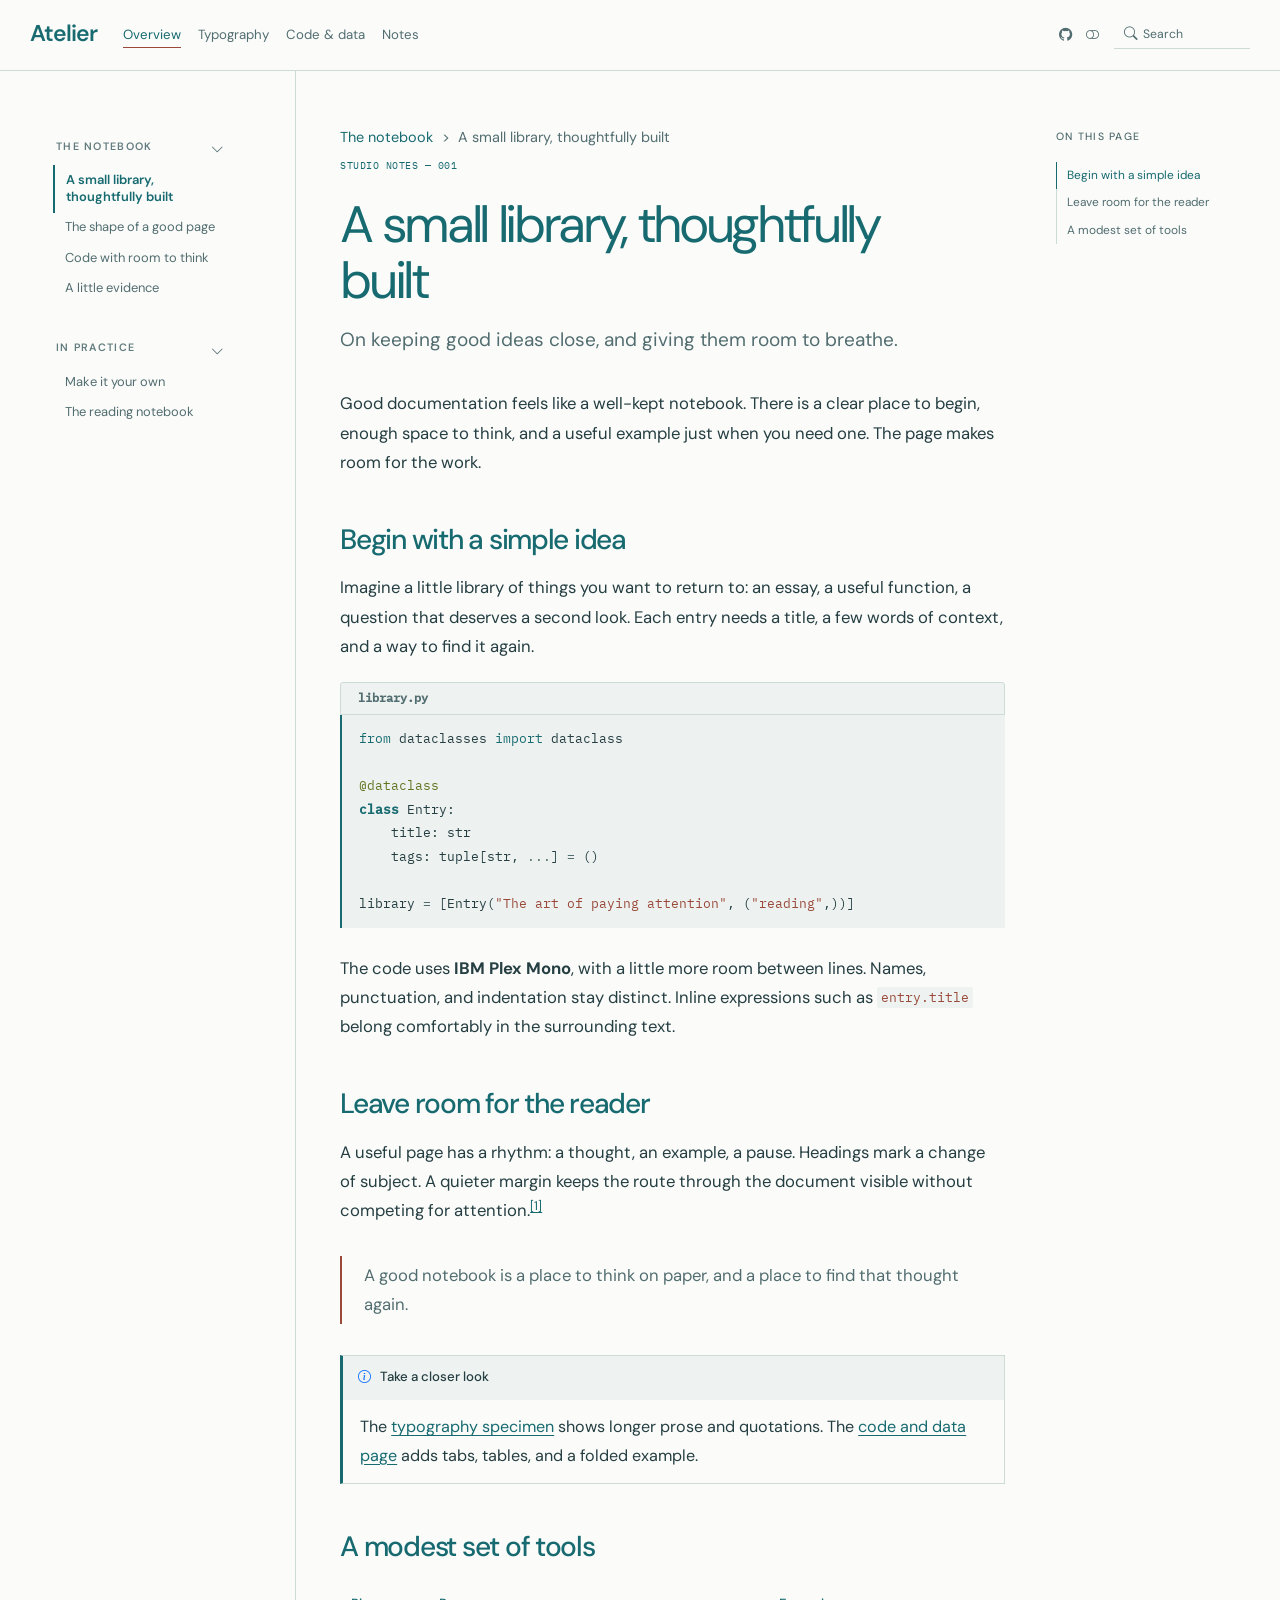
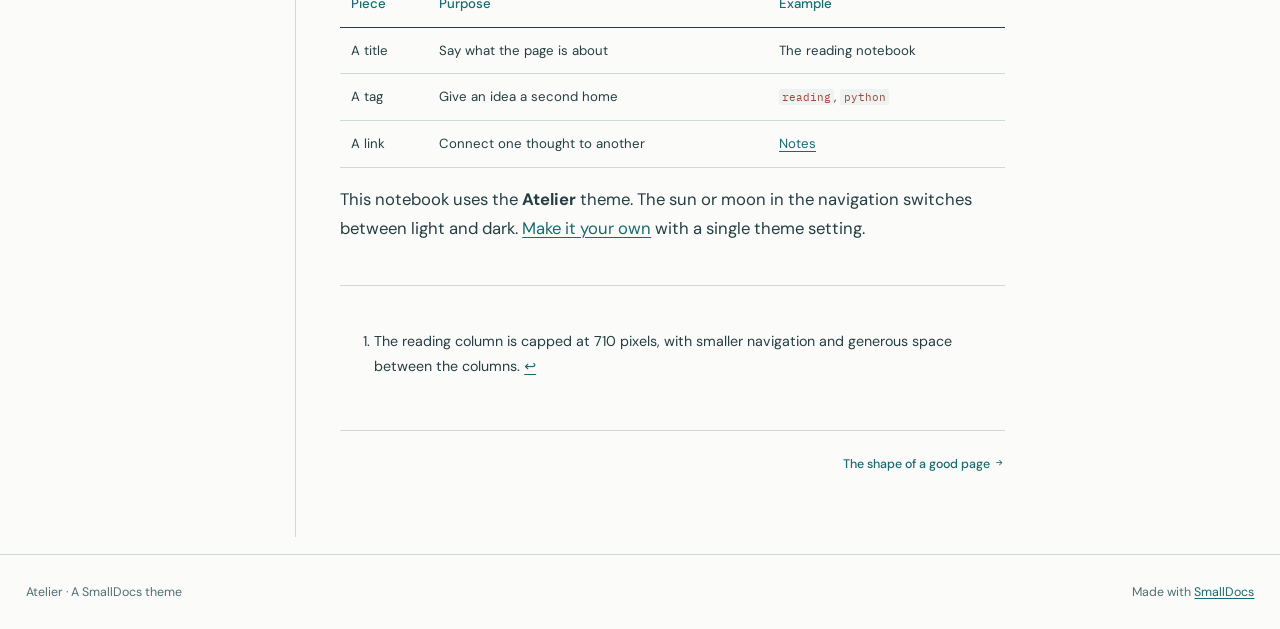
==== index.html @ 91c45efe "Build Atelier example site" ====
<!doctype html><html lang="en"><head><meta charset="utf-8"><meta name="generator" content="smalldocs-0.3.1"><meta name="viewport" content="width=device-width, initial-scale=1.0, user-scalable=yes"><meta name="description" content="Chalk white, precise sans-serif type, and deep teal. An understated studio for technical writing."><title>A small library, thoughtfully built – Atelier</title><link rel="icon" href="site_libs/themes/atelier/logo.svg"><link rel="stylesheet" href="site_libs/themes/atelier/atelier.css" data-mode="light" class="quarto-color-scheme" id="quarto-bootstrap-light" media="not all and (prefers-color-scheme: dark)"><link rel="stylesheet" href="site_libs/themes/atelier/atelier-dark.css" data-mode="dark" class="quarto-color-scheme quarto-color-alternate" id="quarto-bootstrap-dark" media="(prefers-color-scheme: dark)"><link rel="stylesheet" href="site_libs/bootstrap-icons/bootstrap-icons.min.css"><link rel="stylesheet" href="site_libs/smalldocs.css"><meta name="smalldocs:offset" content="./"><script src="site_libs/bootstrap/bootstrap.bundle.min.js"></script><script src="site_libs/fuse/fuse.min.js"></script><script src="site_libs/smalldocs.js" defer></script><script>(function(){var d=document.documentElement,s=null;try{s=localStorage.getItem('smalldocs-scheme')}catch(e){}var alt=s?s==='alternate':!!(window.matchMedia&&matchMedia('(prefers-color-scheme: dark)').matches);var ls=document.querySelectorAll('link.quarto-color-scheme');if(alt)d.dataset.scheme='alternate';if(s)ls.forEach(function(l){var on=l.classList.contains('quarto-color-alternate')===alt;if(on)l.setAttribute('blocking','render');l.media=on?'all':'not all'});var on=ls[alt?1:0];if(on&&on.dataset.mode==='dark')d.classList.add('quarto-dark')})();</script></head><body class="nav-sidebar floating nav-fixed"><header id="quarto-header" class="headroom sticky-top"><nav class="navbar navbar-expand-lg sd-navbar-default"><div class="navbar-container container-fluid"><div class="navbar-brand-container mx-auto"><a class="navbar-brand" href="index.html"><span class="navbar-title">Atelier</span></a></div><button class="navbar-toggler" type="button" data-bs-toggle="collapse" data-bs-target="#navbarCollapse" aria-controls="navbarCollapse" aria-expanded="false" aria-label="Toggle navigation"><span class="navbar-toggler-icon"></span></button><div class="collapse navbar-collapse" id="navbarCollapse"><ul class="navbar-nav navbar-nav-scroll me-auto"><li class="nav-item"><a class="nav-link active" href="index.html" aria-current="page"><span class="menu-text">Overview</span></a></li><li class="nav-item"><a class="nav-link" href="pages/typography.html"><span class="menu-text">Typography</span></a></li><li class="nav-item"><a class="nav-link" href="pages/code.html"><span class="menu-text">Code &amp; data</span></a></li><li class="nav-item"><a class="nav-link" href="notes/index.html"><span class="menu-text">Notes</span></a></li></ul><ul class="navbar-nav navbar-nav-scroll ms-auto"><li class="nav-item compact"><a class="nav-link" href="https://github.com/rahuldave/smalldocs-atelier" aria-label="github"><i class="bi bi-github" role="img"></i></a></li><li class="nav-item compact"><a class="quarto-color-scheme-toggle nav-link" href="" title="Toggle dark mode" onclick="window.smalldocsToggleScheme(); return false;"><i class="bi"></i></a></li></ul><div class="quarto-navbar-tools"><div class="smalldocs-search" id="quarto-search"><i class="bi bi-search" aria-hidden="true"></i><input type="search" class="form-control form-control-sm" placeholder="Search" aria-label="Search" autocomplete="off"><div class="smalldocs-search-results dropdown-menu"></div></div></div></div></div></nav><nav class="quarto-secondary-nav"><div class="container-fluid d-flex"><button type="button" class="quarto-btn-toggle btn" aria-controls="quarto-sidebar" aria-label="Toggle sidebar navigation"><i class="bi bi-layout-text-sidebar-reverse"></i></button><nav class="quarto-page-breadcrumbs" aria-label="breadcrumb"><ol class="breadcrumb"><li class="breadcrumb-item"><a href="index.html">The notebook</a></li><li class="breadcrumb-item"><a href="index.html">A small library, thoughtfully built</a></li></ol></nav></div></nav></header><div id="quarto-content" class="quarto-container page-columns page-rows-contents page-layout-article has-sidebar has-margin"><nav id="quarto-sidebar" class="sidebar collapse collapse-horizontal quarto-sidebar-collapse-item sidebar-navigation floating overflow-auto"><div class="sidebar-menu-container"><ul class="list-unstyled mt-1"><li class="sidebar-item sidebar-item-section"><div class="sidebar-item-container"><a class="sidebar-item-text sidebar-link text-start" data-bs-toggle="collapse" data-bs-target="#quarto-sidebar-section-1" role="navigation" aria-expanded="true"><span class="menu-text">The notebook</span></a><a class="sidebar-item-toggle text-start" data-bs-toggle="collapse" data-bs-target="#quarto-sidebar-section-1" role="navigation" aria-expanded="true" aria-label="Toggle section"><i class="bi bi-chevron-right ms-2"></i></a></div><ul id="quarto-sidebar-section-1" class="collapse list-unstyled sidebar-section depth1 show"><li class="sidebar-item"><div class="sidebar-item-container"><a href="index.html" class="sidebar-item-text sidebar-link active" aria-current="page"><span class="menu-text">A small library, thoughtfully built</span></a></div></li><li class="sidebar-item"><div class="sidebar-item-container"><a href="pages/typography.html" class="sidebar-item-text sidebar-link"><span class="menu-text">The shape of a good page</span></a></div></li><li class="sidebar-item"><div class="sidebar-item-container"><a href="pages/code.html" class="sidebar-item-text sidebar-link"><span class="menu-text">Code with room to think</span></a></div></li><li class="sidebar-item"><div class="sidebar-item-container"><a href="pages/figures.html" class="sidebar-item-text sidebar-link"><span class="menu-text">A little evidence</span></a></div></li></ul></li><li class="sidebar-item sidebar-item-section"><div class="sidebar-item-container"><a class="sidebar-item-text sidebar-link text-start" data-bs-toggle="collapse" data-bs-target="#quarto-sidebar-section-2" role="navigation" aria-expanded="true"><span class="menu-text">In practice</span></a><a class="sidebar-item-toggle text-start" data-bs-toggle="collapse" data-bs-target="#quarto-sidebar-section-2" role="navigation" aria-expanded="true" aria-label="Toggle section"><i class="bi bi-chevron-right ms-2"></i></a></div><ul id="quarto-sidebar-section-2" class="collapse list-unstyled sidebar-section depth1 show"><li class="sidebar-item"><div class="sidebar-item-container"><a href="pages/install.html" class="sidebar-item-text sidebar-link"><span class="menu-text">Make it your own</span></a></div></li><li class="sidebar-item"><div class="sidebar-item-container"><a href="notes/index.html" class="sidebar-item-text sidebar-link"><span class="menu-text">The reading notebook</span></a></div></li></ul></li></ul></div></nav><div id="quarto-sidebar-glass" class="quarto-sidebar-collapse-item"></div><div id="quarto-margin-sidebar" class="sidebar margin-sidebar"><nav id="TOC" role="doc-toc" class="toc-active"><h2 id="toc-title">On this page</h2><ul><li><a href="#begin-with-a-simple-idea" id="toc-begin-with-a-simple-idea" class="nav-link" data-scroll-target="#begin-with-a-simple-idea">Begin with a simple idea</a></li><li><a href="#leave-room-for-the-reader" id="toc-leave-room-for-the-reader" class="nav-link" data-scroll-target="#leave-room-for-the-reader">Leave room for the reader</a></li><li><a href="#a-modest-set-of-tools" id="toc-a-modest-set-of-tools" class="nav-link" data-scroll-target="#a-modest-set-of-tools">A modest set of tools</a></li></ul></nav></div><main class="content" id="quarto-document-content"><header id="title-block-header" class="quarto-title-block default"><nav class="quarto-page-breadcrumbs quarto-title-breadcrumbs d-none d-lg-block" aria-label="breadcrumb"><ol class="breadcrumb"><li class="breadcrumb-item"><a href="index.html">The notebook</a></li><li class="breadcrumb-item"><a href="index.html">A small library, thoughtfully built</a></li></ol></nav><div class="quarto-title"><h1 class="title">A small library, thoughtfully built</h1><p class="subtitle lead">On keeping good ideas close, and giving them room to breathe.</p></div><div class="quarto-title-meta"></div></header><p>Good documentation feels like a well-kept notebook. There is a clear place to
begin, enough space to think, and a useful example just when you need one.
The page makes room for the work.</p>
<section id="begin-with-a-simple-idea" class="level2">
<h2 class="anchored" data-anchor-id="begin-with-a-simple-idea">Begin with a simple idea</h2>
<p>Imagine a little library of things you want to return to: an essay, a useful
function, a question that deserves a second look. Each entry needs a title,
a few words of context, and a way to find it again.</p>
<div class="code-with-filename"><div class="code-with-filename-file"><pre><strong>library.py</strong></pre></div><div class="code-copy-outer-scaffold"><div class="sourceCode" id="cb1"><pre class="sourceCode python code-with-copy"><code class="sourceCode python"><span class="im">from</span> dataclasses <span class="im">import</span> dataclass

<span class="at">@dataclass</span>
<span class="kw">class</span> Entry:
    title: <span class="bu">str</span>
    tags: <span class="bu">tuple</span>[<span class="bu">str</span>, <span class="op">.</span><span class="op">.</span><span class="op">.</span>] <span class="op">=</span> ()

library <span class="op">=</span> [Entry(<span class="st">&quot;</span><span class="st">The art of paying attention</span><span class="st">&quot;</span>, (<span class="st">&quot;</span><span class="st">reading</span><span class="st">&quot;</span>,))]</code></pre></div><button title="Copy to Clipboard" class="code-copy-button"><i class="bi"></i></button></div></div>
<p>The code uses <strong>IBM Plex Mono</strong>, with a little more room between lines. Names,
punctuation, and indentation stay distinct. Inline expressions such as
<code>entry.title</code> belong comfortably in the surrounding text.</p>
</section>
<section id="leave-room-for-the-reader" class="level2">
<h2 class="anchored" data-anchor-id="leave-room-for-the-reader">Leave room for the reader</h2>
<p>A useful page has a rhythm: a thought, an example, a pause. Headings mark a
change of subject. A quieter margin keeps the route through the document
visible without competing for attention.<sup class="footnote-ref"><a href="#fn1" id="fnref1">[1]</a></sup></p>
<blockquote>
<p>A good notebook is a place to think on paper, and a place to find that
thought again.</p>
</blockquote>
<div class="callout callout-style-default callout-note callout-titled"><div class="callout-header d-flex align-content-center"><div class="callout-icon-container"><i class="callout-icon"></i></div><div class="callout-title-container flex-fill">Take a closer look</div></div><div class="callout-body-container callout-body">
<p>The <a href="pages/typography.html">typography specimen</a> shows longer prose and quotations.
The <a href="pages/code.html">code and data page</a> adds tabs, tables, and a folded example.</p>
</div></div>
</section>
<section id="a-modest-set-of-tools" class="level2">
<h2 class="anchored" data-anchor-id="a-modest-set-of-tools">A modest set of tools</h2>
<div class="sd-table">
<table class="caption-top table">
<thead>
<tr>
<th style="text-align:left">Piece</th>
<th style="text-align:left">Purpose</th>
<th style="text-align:left">Example</th>
</tr>
</thead>
<tbody>
<tr>
<td style="text-align:left">A title</td>
<td style="text-align:left">Say what the page is about</td>
<td style="text-align:left">The reading notebook</td>
</tr>
<tr>
<td style="text-align:left">A tag</td>
<td style="text-align:left">Give an idea a second home</td>
<td style="text-align:left"><code>reading</code>, <code>python</code></td>
</tr>
<tr>
<td style="text-align:left">A link</td>
<td style="text-align:left">Connect one thought to another</td>
<td style="text-align:left"><a href="notes/index.html">Notes</a></td>
</tr>
</tbody>
</table>
</div>
<p>This notebook uses the <strong>Atelier</strong> theme. The sun or moon in the
navigation switches between light and dark. <a href="pages/install.html">Make it your own</a>
with a single theme setting.</p>
<hr class="footnotes-sep" />
<section class="footnotes">
<ol class="footnotes-list">
<li id="fn1" class="footnote-item"><p>The reading column is capped at 710 pixels, with smaller navigation
and generous space between the columns. <a href="#fnref1" class="footnote-backref">↩︎</a></p>
</li>
</ol>
</section>
</section>
<nav class="page-navigation"><div class="nav-page nav-page-previous"></div><div class="nav-page nav-page-next"><a href="pages/typography.html" class="pagination-link"><span class="nav-page-text">The shape of a good page</span> <i class="bi bi-arrow-right-short"></i></a></div></nav></main></div><footer class="footer"><div class="nav-footer"><div class="nav-footer-left">Atelier · A SmallDocs theme</div><div class="nav-footer-center"></div><div class="nav-footer-right">Made with <a href="https://github.com/rahuldave/smalldocs">SmallDocs</a></div></div></footer><!-- Demo-only: allow direct links to the light and dark specimens. -->
<script>
document.addEventListener('DOMContentLoaded', () => {
  const desired = new URLSearchParams(location.search).get('mode');
  if (['light', 'dark'].includes(desired)) {
    if ((document.documentElement.dataset.scheme === 'alternate') !== (desired === 'dark')) window.smalldocsToggleScheme();
  }
});
</script>
</body></html>
---- site_libs/themes/atelier/atelier.css ----
@charset "UTF-8";/*!
 * Bootstrap  v5.3.8 (https://getbootstrap.com/)
 * Copyright 2011-2025 The Bootstrap Authors
 * Licensed under MIT (https://github.com/twbs/bootstrap/blob/main/LICENSE)
 */:root,[data-bs-theme=light]{--bs-blue:#0d6efd;--bs-indigo:#6610f2;--bs-purple:#6f42c1;--bs-pink:#d63384;--bs-red:#dc3545;--bs-orange:#fd7e14;--bs-yellow:#ffc107;--bs-green:#198754;--bs-teal:#20c997;--bs-cyan:#0dcaf0;--bs-black:#000;--bs-white:#fff;--bs-gray:#6c757d;--bs-gray-dark:#343a40;--bs-gray-100:#f8f9fa;--bs-gray-200:#e9ecef;--bs-gray-300:#dee2e6;--bs-gray-400:#ced4da;--bs-gray-500:#adb5bd;--bs-gray-600:#6c757d;--bs-gray-700:#495057;--bs-gray-800:#343a40;--bs-gray-900:#212529;--bs-primary:#0d6efd;--bs-secondary:#6c757d;--bs-success:#198754;--bs-info:#0dcaf0;--bs-warning:#ffc107;--bs-danger:#dc3545;--bs-light:#f8f9fa;--bs-dark:#212529;--bs-primary-rgb:13,110,253;--bs-secondary-rgb:108,117,125;--bs-success-rgb:25,135,84;--bs-info-rgb:13,202,240;--bs-warning-rgb:255,193,7;--bs-danger-rgb:220,53,69;--bs-light-rgb:248,249,250;--bs-dark-rgb:33,37,41;--bs-primary-text-emphasis:#052c65;--bs-secondary-text-emphasis:#2b2f32;--bs-success-text-emphasis:#0a3622;--bs-info-text-emphasis:#055160;--bs-warning-text-emphasis:#664d03;--bs-danger-text-emphasis:#58151c;--bs-light-text-emphasis:#495057;--bs-dark-text-emphasis:#495057;--bs-primary-bg-subtle:#cfe2ff;--bs-secondary-bg-subtle:#e2e3e5;--bs-success-bg-subtle:#d1e7dd;--bs-info-bg-subtle:#cff4fc;--bs-warning-bg-subtle:#fff3cd;--bs-danger-bg-subtle:#f8d7da;--bs-light-bg-subtle:#fcfcfd;--bs-dark-bg-subtle:#ced4da;--bs-primary-border-subtle:#9ec5fe;--bs-secondary-border-subtle:#c4c8cb;--bs-success-border-subtle:#a3cfbb;--bs-info-border-subtle:#9eeaf9;--bs-warning-border-subtle:#ffe69c;--bs-danger-border-subtle:#f1aeb5;--bs-light-border-subtle:#e9ecef;--bs-dark-border-subtle:#adb5bd;--bs-white-rgb:255,255,255;--bs-black-rgb:0,0,0;--bs-font-sans-serif:system-ui,-apple-system,"Segoe UI",Roboto,"Helvetica Neue","Noto Sans","Liberation Sans",Arial,sans-serif,"Apple Color Emoji","Segoe UI Emoji","Segoe UI Symbol","Noto Color Emoji";--bs-font-monospace:SFMono-Regular,Menlo,Monaco,Consolas,"Liberation Mono","Courier New",monospace;--bs-gradient:linear-gradient(180deg, rgba(255, 255, 255, 0.15), rgba(255, 255, 255, 0));--bs-body-font-family:var(--bs-font-sans-serif);--bs-body-font-size:1rem;--bs-body-font-weight:400;--bs-body-line-height:1.5;--bs-body-color:#212529;--bs-body-color-rgb:33,37,41;--bs-body-bg:#fff;--bs-body-bg-rgb:255,255,255;--bs-emphasis-color:#000;--bs-emphasis-color-rgb:0,0,0;--bs-secondary-color:rgba(33, 37, 41, 0.75);--bs-secondary-color-rgb:33,37,41;--bs-secondary-bg:#e9ecef;--bs-secondary-bg-rgb:233,236,239;--bs-tertiary-color:rgba(33, 37, 41, 0.5);--bs-tertiary-color-rgb:33,37,41;--bs-tertiary-bg:#f8f9fa;--bs-tertiary-bg-rgb:248,249,250;--bs-heading-color:inherit;--bs-link-color:#0d6efd;--bs-link-color-rgb:13,110,253;--bs-link-decoration:underline;--bs-link-hover-color:#0a58ca;--bs-link-hover-color-rgb:10,88,202;--bs-code-color:#d63384;--bs-highlight-color:#212529;--bs-highlight-bg:#fff3cd;--bs-border-width:1px;--bs-border-style:solid;--bs-border-color:#dee2e6;--bs-border-color-translucent:rgba(0, 0, 0, 0.175);--bs-border-radius:0.375rem;--bs-border-radius-sm:0.25rem;--bs-border-radius-lg:0.5rem;--bs-border-radius-xl:1rem;--bs-border-radius-xxl:2rem;--bs-border-radius-2xl:var(--bs-border-radius-xxl);--bs-border-radius-pill:50rem;--bs-box-shadow:0 0.5rem 1rem rgba(0, 0, 0, 0.15);--bs-box-shadow-sm:0 0.125rem 0.25rem rgba(0, 0, 0, 0.075);--bs-box-shadow-lg:0 1rem 3rem rgba(0, 0, 0, 0.175);--bs-box-shadow-inset:inset 0 1px 2px rgba(0, 0, 0, 0.075);--bs-focus-ring-width:0.25rem;--bs-focus-ring-opacity:0.25;--bs-focus-ring-color:rgba(13, 110, 253, 0.25);--bs-form-valid-color:#198754;--bs-form-valid-border-color:#198754;--bs-form-invalid-color:#dc3545;--bs-form-invalid-border-color:#dc3545}[data-bs-theme=dark]{color-scheme:dark;--bs-body-color:#dee2e6;--bs-body-color-rgb:222,226,230;--bs-body-bg:#212529;--bs-body-bg-rgb:33,37,41;--bs-emphasis-color:#fff;--bs-emphasis-color-rgb:255,255,255;--bs-secondary-color:rgba(222, 226, 230, 0.75);--bs-secondary-color-rgb:222,226,230;--bs-secondary-bg:#343a40;--bs-secondary-bg-rgb:52,58,64;--bs-tertiary-color:rgba(222, 226, 230, 0.5);--bs-tertiary-color-rgb:222,226,230;--bs-tertiary-bg:#2b3035;--bs-tertiary-bg-rgb:43,48,53;--bs-primary-text-emphasis:#6ea8fe;--bs-secondary-text-emphasis:#a7acb1;--bs-success-text-emphasis:#75b798;--bs-info-text-emphasis:#6edff6;--bs-warning-text-emphasis:#ffda6a;--bs-danger-text-emphasis:#ea868f;--bs-light-text-emphasis:#f8f9fa;--bs-dark-text-emphasis:#dee2e6;--bs-primary-bg-subtle:#031633;--bs-secondary-bg-subtle:#161719;--bs-success-bg-subtle:#051b11;--bs-info-bg-subtle:#032830;--bs-warning-bg-subtle:#332701;--bs-danger-bg-subtle:#2c0b0e;--bs-light-bg-subtle:#343a40;--bs-dark-bg-subtle:#1a1d20;--bs-primary-border-subtle:#084298;--bs-secondary-border-subtle:#41464b;--bs-success-border-subtle:#0f5132;--bs-info-border-subtle:#087990;--bs-warning-border-subtle:#997404;--bs-danger-border-subtle:#842029;--bs-light-border-subtle:#495057;--bs-dark-border-subtle:#343a40;--bs-heading-color:inherit;--bs-link-color:#6ea8fe;--bs-link-hover-color:#8bb9fe;--bs-link-color-rgb:110,168,254;--bs-link-hover-color-rgb:139,185,254;--bs-code-color:#e685b5;--bs-highlight-color:#dee2e6;--bs-highlight-bg:#664d03;--bs-border-color:#495057;--bs-border-color-translucent:rgba(255, 255, 255, 0.15);--bs-form-valid-color:#75b798;--bs-form-valid-border-color:#75b798;--bs-form-invalid-color:#ea868f;--bs-form-invalid-border-color:#ea868f}*,::after,::before{box-sizing:border-box}@media (prefers-reduced-motion:no-preference){:root{scroll-behavior:smooth}}body{margin:0;font-family:var(--bs-body-font-family);font-size:var(--bs-body-font-size);font-weight:var(--bs-body-font-weight);line-height:var(--bs-body-line-height);color:var(--bs-body-color);text-align:var(--bs-body-text-align);background-color:var(--bs-body-bg);-webkit-text-size-adjust:100%;-webkit-tap-highlight-color:transparent}hr{margin:1rem 0;color:inherit;border:0;border-top:var(--bs-border-width) solid;opacity:.25}.h1,.h2,.h3,.h4,.h5,.h6,h1,h2,h3,h4,h5,h6{margin-top:0;margin-bottom:.5rem;font-weight:500;line-height:1.2;color:var(--bs-heading-color)}.h1,h1{font-size:calc(1.375rem + 1.5vw)}@media (min-width:1200px){.h1,h1{font-size:2.5rem}}.h2,h2{font-size:calc(1.325rem + .9vw)}@media (min-width:1200px){.h2,h2{font-size:2rem}}.h3,h3{font-size:calc(1.3rem + .6vw)}@media (min-width:1200px){.h3,h3{font-size:1.75rem}}.h4,h4{font-size:calc(1.275rem + .3vw)}@media (min-width:1200px){.h4,h4{font-size:1.5rem}}.h5,h5{font-size:1.25rem}.h6,h6{font-size:1rem}p{margin-top:0;margin-bottom:1rem}abbr[title]{-webkit-text-decoration:underline dotted;text-decoration:underline dotted;cursor:help;-webkit-text-decoration-skip-ink:none;text-decoration-skip-ink:none}address{margin-bottom:1rem;font-style:normal;line-height:inherit}ol,ul{padding-left:2rem}dl,ol,ul{margin-top:0;margin-bottom:1rem}ol ol,ol ul,ul ol,ul ul{margin-bottom:0}dt{font-weight:700}dd{margin-bottom:.5rem;margin-left:0}blockquote{margin:0 0 1rem}b,strong{font-weight:bolder}.small,small{font-size:.875em}.mark,mark{padding:.1875em;color:var(--bs-highlight-color);background-color:var(--bs-highlight-bg)}sub,sup{position:relative;font-size:.75em;line-height:0;vertical-align:baseline}sub{bottom:-.25em}sup{top:-.5em}a{color:rgba(var(--bs-link-color-rgb),var(--bs-link-opacity,1));text-decoration:underline}a:hover{--bs-link-color-rgb:var(--bs-link-hover-color-rgb)}a:not([href]):not([class]),a:not([href]):not([class]):hover{color:inherit;text-decoration:none}code,kbd,pre,samp{font-family:var(--bs-font-monospace);font-size:1em}pre{display:block;margin-top:0;margin-bottom:1rem;overflow:auto;font-size:.875em}pre code{font-size:inherit;color:inherit;word-break:normal}code{font-size:.875em;color:var(--bs-code-color);word-wrap:break-word}a>code{color:inherit}kbd{padding:.1875rem .375rem;font-size:.875em;color:var(--bs-body-bg);background-color:var(--bs-body-color);border-radius:.25rem}kbd kbd{padding:0;font-size:1em}figure{margin:0 0 1rem}img,svg{vertical-align:middle}table{caption-side:bottom;border-collapse:collapse}caption{padding-top:.5rem;padding-bottom:.5rem;color:var(--bs-secondary-color);text-align:left}th{text-align:inherit;text-align:-webkit-match-parent}tbody,td,tfoot,th,thead,tr{border-color:inherit;border-style:solid;border-width:0}label{display:inline-block}button{border-radius:0}button:focus:not(:focus-visible){outline:0}button,input,optgroup,select,textarea{margin:0;font-family:inherit;font-size:inherit;line-height:inherit}button,select{text-transform:none}[role=button]{cursor:pointer}select{word-wrap:normal}select:disabled{opacity:1}[list]:not([type=date]):not([type=datetime-local]):not([type=month]):not([type=week]):not([type=time])::-webkit-calendar-picker-indicator{display:none!important}[type=button],[type=reset],[type=submit],button{-webkit-appearance:button}[type=button]:not(:disabled),[type=reset]:not(:disabled),[type=submit]:not(:disabled),button:not(:disabled){cursor:pointer}::-moz-focus-inner{padding:0;border-style:none}textarea{resize:vertical}fieldset{min-width:0;padding:0;margin:0;border:0}legend{float:left;width:100%;padding:0;margin-bottom:.5rem;line-height:inherit;font-size:calc(1.275rem + .3vw)}@media (min-width:1200px){legend{font-size:1.5rem}}legend+*{clear:left}::-webkit-datetime-edit-day-field,::-webkit-datetime-edit-fields-wrapper,::-webkit-datetime-edit-hour-field,::-webkit-datetime-edit-minute,::-webkit-datetime-edit-month-field,::-webkit-datetime-edit-text,::-webkit-datetime-edit-year-field{padding:0}::-webkit-inner-spin-button{height:auto}[type=search]{-webkit-appearance:textfield;outline-offset:-2px}[type=search]::-webkit-search-cancel-button{cursor:pointer;filter:grayscale(1)}::-webkit-search-decoration{-webkit-appearance:none}::-webkit-color-swatch-wrapper{padding:0}::-webkit-file-upload-button{font:inherit;-webkit-appearance:button}::file-selector-button{font:inherit;-webkit-appearance:button}output{display:inline-block}iframe{border:0}summary{display:list-item;cursor:pointer}progress{vertical-align:baseline}[hidden]{display:none!important}.lead{font-size:1.25rem;font-weight:300}.display-1{font-weight:300;line-height:1.2;font-size:calc(1.625rem + 4.5vw)}@media (min-width:1200px){.display-1{font-size:5rem}}.display-2{font-weight:300;line-height:1.2;font-size:calc(1.575rem + 3.9vw)}@media (min-width:1200px){.display-2{font-size:4.5rem}}.display-3{font-weight:300;line-height:1.2;font-size:calc(1.525rem + 3.3vw)}@media (min-width:1200px){.display-3{font-size:4rem}}.display-4{font-weight:300;line-height:1.2;font-size:calc(1.475rem + 2.7vw)}@media (min-width:1200px){.display-4{font-size:3.5rem}}.display-5{font-weight:300;line-height:1.2;font-size:calc(1.425rem + 2.1vw)}@media (min-width:1200px){.display-5{font-size:3rem}}.display-6{font-weight:300;line-height:1.2;font-size:calc(1.375rem + 1.5vw)}@media (min-width:1200px){.display-6{font-size:2.5rem}}.list-unstyled{padding-left:0;list-style:none}.list-inline{padding-left:0;list-style:none}.list-inline-item{display:inline-block}.list-inline-item:not(:last-child){margin-right:.5rem}.initialism{font-size:.875em;text-transform:uppercase}.blockquote{margin-bottom:1rem;font-size:1.25rem}.blockquote>:last-child{margin-bottom:0}.blockquote-footer{margin-top:-1rem;margin-bottom:1rem;font-size:.875em;color:#6c757d}.blockquote-footer::before{content:"— "}.img-fluid{max-width:100%;height:auto}.img-thumbnail{padding:.25rem;background-color:var(--bs-body-bg);border:var(--bs-border-width) solid var(--bs-border-color);border-radius:var(--bs-border-radius);max-width:100%;height:auto}.figure{display:inline-block}.figure-img{margin-bottom:.5rem;line-height:1}.figure-caption{font-size:.875em;color:var(--bs-secondary-color)}.container,.container-fluid,.container-lg,.container-md,.container-sm,.container-xl,.container-xxl{--bs-gutter-x:1.5rem;--bs-gutter-y:0;width:100%;padding-right:calc(var(--bs-gutter-x) * .5);padding-left:calc(var(--bs-gutter-x) * .5);margin-right:auto;margin-left:auto}@media (min-width:576px){.container,.container-sm{max-width:540px}}@media (min-width:768px){.container,.container-md,.container-sm{max-width:720px}}@media (min-width:992px){.container,.container-lg,.container-md,.container-sm{max-width:960px}}@media (min-width:1200px){.container,.container-lg,.container-md,.container-sm,.container-xl{max-width:1140px}}@media (min-width:1400px){.container,.container-lg,.container-md,.container-sm,.container-xl,.container-xxl{max-width:1320px}}:root{--bs-breakpoint-xs:0;--bs-breakpoint-sm:576px;--bs-breakpoint-md:768px;--bs-breakpoint-lg:992px;--bs-breakpoint-xl:1200px;--bs-breakpoint-xxl:1400px}.row{--bs-gutter-x:1.5rem;--bs-gutter-y:0;display:flex;flex-wrap:wrap;margin-top:calc(-1 * var(--bs-gutter-y));margin-right:calc(-.5 * var(--bs-gutter-x));margin-left:calc(-.5 * var(--bs-gutter-x))}.row>*{flex-shrink:0;width:100%;max-width:100%;padding-right:calc(var(--bs-gutter-x) * .5);padding-left:calc(var(--bs-gutter-x) * .5);margin-top:var(--bs-gutter-y)}.col{flex:1 0 0}.row-cols-auto>*{flex:0 0 auto;width:auto}.row-cols-1>*{flex:0 0 auto;width:100%}.row-cols-2>*{flex:0 0 auto;width:50%}.row-cols-3>*{flex:0 0 auto;width:33.33333333%}.row-cols-4>*{flex:0 0 auto;width:25%}.row-cols-5>*{flex:0 0 auto;width:20%}.row-cols-6>*{flex:0 0 auto;width:16.66666667%}.col-auto{flex:0 0 auto;width:auto}.col-1{flex:0 0 auto;width:8.33333333%}.col-2{flex:0 0 auto;width:16.66666667%}.col-3{flex:0 0 auto;width:25%}.col-4{flex:0 0 auto;width:33.33333333%}.col-5{flex:0 0 auto;width:41.66666667%}.col-6{flex:0 0 auto;width:50%}.col-7{flex:0 0 auto;width:58.33333333%}.col-8{flex:0 0 auto;width:66.66666667%}.col-9{flex:0 0 auto;width:75%}.col-10{flex:0 0 auto;width:83.33333333%}.col-11{flex:0 0 auto;width:91.66666667%}.col-12{flex:0 0 auto;width:100%}.offset-1{margin-left:8.33333333%}.offset-2{margin-left:16.66666667%}.offset-3{margin-left:25%}.offset-4{margin-left:33.33333333%}.offset-5{margin-left:41.66666667%}.offset-6{margin-left:50%}.offset-7{margin-left:58.33333333%}.offset-8{margin-left:66.66666667%}.offset-9{margin-left:75%}.offset-10{margin-left:83.33333333%}.offset-11{margin-left:91.66666667%}.g-0,.gx-0{--bs-gutter-x:0}.g-0,.gy-0{--bs-gutter-y:0}.g-1,.gx-1{--bs-gutter-x:0.25rem}.g-1,.gy-1{--bs-gutter-y:0.25rem}.g-2,.gx-2{--bs-gutter-x:0.5rem}.g-2,.gy-2{--bs-gutter-y:0.5rem}.g-3,.gx-3{--bs-gutter-x:1rem}.g-3,.gy-3{--bs-gutter-y:1rem}.g-4,.gx-4{--bs-gutter-x:1.5rem}.g-4,.gy-4{--bs-gutter-y:1.5rem}.g-5,.gx-5{--bs-gutter-x:3rem}.g-5,.gy-5{--bs-gutter-y:3rem}@media (min-width:576px){.col-sm{flex:1 0 0}.row-cols-sm-auto>*{flex:0 0 auto;width:auto}.row-cols-sm-1>*{flex:0 0 auto;width:100%}.row-cols-sm-2>*{flex:0 0 auto;width:50%}.row-cols-sm-3>*{flex:0 0 auto;width:33.33333333%}.row-cols-sm-4>*{flex:0 0 auto;width:25%}.row-cols-sm-5>*{flex:0 0 auto;width:20%}.row-cols-sm-6>*{flex:0 0 auto;width:16.66666667%}.col-sm-auto{flex:0 0 auto;width:auto}.col-sm-1{flex:0 0 auto;width:8.33333333%}.col-sm-2{flex:0 0 auto;width:16.66666667%}.col-sm-3{flex:0 0 auto;width:25%}.col-sm-4{flex:0 0 auto;width:33.33333333%}.col-sm-5{flex:0 0 auto;width:41.66666667%}.col-sm-6{flex:0 0 auto;width:50%}.col-sm-7{flex:0 0 auto;width:58.33333333%}.col-sm-8{flex:0 0 auto;width:66.66666667%}.col-sm-9{flex:0 0 auto;width:75%}.col-sm-10{flex:0 0 auto;width:83.33333333%}.col-sm-11{flex:0 0 auto;width:91.66666667%}.col-sm-12{flex:0 0 auto;width:100%}.offset-sm-0{margin-left:0}.offset-sm-1{margin-left:8.33333333%}.offset-sm-2{margin-left:16.66666667%}.offset-sm-3{margin-left:25%}.offset-sm-4{margin-left:33.33333333%}.offset-sm-5{margin-left:41.66666667%}.offset-sm-6{margin-left:50%}.offset-sm-7{margin-left:58.33333333%}.offset-sm-8{margin-left:66.66666667%}.offset-sm-9{margin-left:75%}.offset-sm-10{margin-left:83.33333333%}.offset-sm-11{margin-left:91.66666667%}.g-sm-0,.gx-sm-0{--bs-gutter-x:0}.g-sm-0,.gy-sm-0{--bs-gutter-y:0}.g-sm-1,.gx-sm-1{--bs-gutter-x:0.25rem}.g-sm-1,.gy-sm-1{--bs-gutter-y:0.25rem}.g-sm-2,.gx-sm-2{--bs-gutter-x:0.5rem}.g-sm-2,.gy-sm-2{--bs-gutter-y:0.5rem}.g-sm-3,.gx-sm-3{--bs-gutter-x:1rem}.g-sm-3,.gy-sm-3{--bs-gutter-y:1rem}.g-sm-4,.gx-sm-4{--bs-gutter-x:1.5rem}.g-sm-4,.gy-sm-4{--bs-gutter-y:1.5rem}.g-sm-5,.gx-sm-5{--bs-gutter-x:3rem}.g-sm-5,.gy-sm-5{--bs-gutter-y:3rem}}@media (min-width:768px){.col-md{flex:1 0 0}.row-cols-md-auto>*{flex:0 0 auto;width:auto}.row-cols-md-1>*{flex:0 0 auto;width:100%}.row-cols-md-2>*{flex:0 0 auto;width:50%}.row-cols-md-3>*{flex:0 0 auto;width:33.33333333%}.row-cols-md-4>*{flex:0 0 auto;width:25%}.row-cols-md-5>*{flex:0 0 auto;width:20%}.row-cols-md-6>*{flex:0 0 auto;width:16.66666667%}.col-md-auto{flex:0 0 auto;width:auto}.col-md-1{flex:0 0 auto;width:8.33333333%}.col-md-2{flex:0 0 auto;width:16.66666667%}.col-md-3{flex:0 0 auto;width:25%}.col-md-4{flex:0 0 auto;width:33.33333333%}.col-md-5{flex:0 0 auto;width:41.66666667%}.col-md-6{flex:0 0 auto;width:50%}.col-md-7{flex:0 0 auto;width:58.33333333%}.col-md-8{flex:0 0 auto;width:66.66666667%}.col-md-9{flex:0 0 auto;width:75%}.col-md-10{flex:0 0 auto;width:83.33333333%}.col-md-11{flex:0 0 auto;width:91.66666667%}.col-md-12{flex:0 0 auto;width:100%}.offset-md-0{margin-left:0}.offset-md-1{margin-left:8.33333333%}.offset-md-2{margin-left:16.66666667%}.offset-md-3{margin-left:25%}.offset-md-4{margin-left:33.33333333%}.offset-md-5{margin-left:41.66666667%}.offset-md-6{margin-left:50%}.offset-md-7{margin-left:58.33333333%}.offset-md-8{margin-left:66.66666667%}.offset-md-9{margin-left:75%}.offset-md-10{margin-left:83.33333333%}.offset-md-11{margin-left:91.66666667%}.g-md-0,.gx-md-0{--bs-gutter-x:0}.g-md-0,.gy-md-0{--bs-gutter-y:0}.g-md-1,.gx-md-1{--bs-gutter-x:0.25rem}.g-md-1,.gy-md-1{--bs-gutter-y:0.25rem}.g-md-2,.gx-md-2{--bs-gutter-x:0.5rem}.g-md-2,.gy-md-2{--bs-gutter-y:0.5rem}.g-md-3,.gx-md-3{--bs-gutter-x:1rem}.g-md-3,.gy-md-3{--bs-gutter-y:1rem}.g-md-4,.gx-md-4{--bs-gutter-x:1.5rem}.g-md-4,.gy-md-4{--bs-gutter-y:1.5rem}.g-md-5,.gx-md-5{--bs-gutter-x:3rem}.g-md-5,.gy-md-5{--bs-gutter-y:3rem}}@media (min-width:992px){.col-lg{flex:1 0 0}.row-cols-lg-auto>*{flex:0 0 auto;width:auto}.row-cols-lg-1>*{flex:0 0 auto;width:100%}.row-cols-lg-2>*{flex:0 0 auto;width:50%}.row-cols-lg-3>*{flex:0 0 auto;width:33.33333333%}.row-cols-lg-4>*{flex:0 0 auto;width:25%}.row-cols-lg-5>*{flex:0 0 auto;width:20%}.row-cols-lg-6>*{flex:0 0 auto;width:16.66666667%}.col-lg-auto{flex:0 0 auto;width:auto}.col-lg-1{flex:0 0 auto;width:8.33333333%}.col-lg-2{flex:0 0 auto;width:16.66666667%}.col-lg-3{flex:0 0 auto;width:25%}.col-lg-4{flex:0 0 auto;width:33.33333333%}.col-lg-5{flex:0 0 auto;width:41.66666667%}.col-lg-6{flex:0 0 auto;width:50%}.col-lg-7{flex:0 0 auto;width:58.33333333%}.col-lg-8{flex:0 0 auto;width:66.66666667%}.col-lg-9{flex:0 0 auto;width:75%}.col-lg-10{flex:0 0 auto;width:83.33333333%}.col-lg-11{flex:0 0 auto;width:91.66666667%}.col-lg-12{flex:0 0 auto;width:100%}.offset-lg-0{margin-left:0}.offset-lg-1{margin-left:8.33333333%}.offset-lg-2{margin-left:16.66666667%}.offset-lg-3{margin-left:25%}.offset-lg-4{margin-left:33.33333333%}.offset-lg-5{margin-left:41.66666667%}.offset-lg-6{margin-left:50%}.offset-lg-7{margin-left:58.33333333%}.offset-lg-8{margin-left:66.66666667%}.offset-lg-9{margin-left:75%}.offset-lg-10{margin-left:83.33333333%}.offset-lg-11{margin-left:91.66666667%}.g-lg-0,.gx-lg-0{--bs-gutter-x:0}.g-lg-0,.gy-lg-0{--bs-gutter-y:0}.g-lg-1,.gx-lg-1{--bs-gutter-x:0.25rem}.g-lg-1,.gy-lg-1{--bs-gutter-y:0.25rem}.g-lg-2,.gx-lg-2{--bs-gutter-x:0.5rem}.g-lg-2,.gy-lg-2{--bs-gutter-y:0.5rem}.g-lg-3,.gx-lg-3{--bs-gutter-x:1rem}.g-lg-3,.gy-lg-3{--bs-gutter-y:1rem}.g-lg-4,.gx-lg-4{--bs-gutter-x:1.5rem}.g-lg-4,.gy-lg-4{--bs-gutter-y:1.5rem}.g-lg-5,.gx-lg-5{--bs-gutter-x:3rem}.g-lg-5,.gy-lg-5{--bs-gutter-y:3rem}}@media (min-width:1200px){.col-xl{flex:1 0 0}.row-cols-xl-auto>*{flex:0 0 auto;width:auto}.row-cols-xl-1>*{flex:0 0 auto;width:100%}.row-cols-xl-2>*{flex:0 0 auto;width:50%}.row-cols-xl-3>*{flex:0 0 auto;width:33.33333333%}.row-cols-xl-4>*{flex:0 0 auto;width:25%}.row-cols-xl-5>*{flex:0 0 auto;width:20%}.row-cols-xl-6>*{flex:0 0 auto;width:16.66666667%}.col-xl-auto{flex:0 0 auto;width:auto}.col-xl-1{flex:0 0 auto;width:8.33333333%}.col-xl-2{flex:0 0 auto;width:16.66666667%}.col-xl-3{flex:0 0 auto;width:25%}.col-xl-4{flex:0 0 auto;width:33.33333333%}.col-xl-5{flex:0 0 auto;width:41.66666667%}.col-xl-6{flex:0 0 auto;width:50%}.col-xl-7{flex:0 0 auto;width:58.33333333%}.col-xl-8{flex:0 0 auto;width:66.66666667%}.col-xl-9{flex:0 0 auto;width:75%}.col-xl-10{flex:0 0 auto;width:83.33333333%}.col-xl-11{flex:0 0 auto;width:91.66666667%}.col-xl-12{flex:0 0 auto;width:100%}.offset-xl-0{margin-left:0}.offset-xl-1{margin-left:8.33333333%}.offset-xl-2{margin-left:16.66666667%}.offset-xl-3{margin-left:25%}.offset-xl-4{margin-left:33.33333333%}.offset-xl-5{margin-left:41.66666667%}.offset-xl-6{margin-left:50%}.offset-xl-7{margin-left:58.33333333%}.offset-xl-8{margin-left:66.66666667%}.offset-xl-9{margin-left:75%}.offset-xl-10{margin-left:83.33333333%}.offset-xl-11{margin-left:91.66666667%}.g-xl-0,.gx-xl-0{--bs-gutter-x:0}.g-xl-0,.gy-xl-0{--bs-gutter-y:0}.g-xl-1,.gx-xl-1{--bs-gutter-x:0.25rem}.g-xl-1,.gy-xl-1{--bs-gutter-y:0.25rem}.g-xl-2,.gx-xl-2{--bs-gutter-x:0.5rem}.g-xl-2,.gy-xl-2{--bs-gutter-y:0.5rem}.g-xl-3,.gx-xl-3{--bs-gutter-x:1rem}.g-xl-3,.gy-xl-3{--bs-gutter-y:1rem}.g-xl-4,.gx-xl-4{--bs-gutter-x:1.5rem}.g-xl-4,.gy-xl-4{--bs-gutter-y:1.5rem}.g-xl-5,.gx-xl-5{--bs-gutter-x:3rem}.g-xl-5,.gy-xl-5{--bs-gutter-y:3rem}}@media (min-width:1400px){.col-xxl{flex:1 0 0}.row-cols-xxl-auto>*{flex:0 0 auto;width:auto}.row-cols-xxl-1>*{flex:0 0 auto;width:100%}.row-cols-xxl-2>*{flex:0 0 auto;width:50%}.row-cols-xxl-3>*{flex:0 0 auto;width:33.33333333%}.row-cols-xxl-4>*{flex:0 0 auto;width:25%}.row-cols-xxl-5>*{flex:0 0 auto;width:20%}.row-cols-xxl-6>*{flex:0 0 auto;width:16.66666667%}.col-xxl-auto{flex:0 0 auto;width:auto}.col-xxl-1{flex:0 0 auto;width:8.33333333%}.col-xxl-2{flex:0 0 auto;width:16.66666667%}.col-xxl-3{flex:0 0 auto;width:25%}.col-xxl-4{flex:0 0 auto;width:33.33333333%}.col-xxl-5{flex:0 0 auto;width:41.66666667%}.col-xxl-6{flex:0 0 auto;width:50%}.col-xxl-7{flex:0 0 auto;width:58.33333333%}.col-xxl-8{flex:0 0 auto;width:66.66666667%}.col-xxl-9{flex:0 0 auto;width:75%}.col-xxl-10{flex:0 0 auto;width:83.33333333%}.col-xxl-11{flex:0 0 auto;width:91.66666667%}.col-xxl-12{flex:0 0 auto;width:100%}.offset-xxl-0{margin-left:0}.offset-xxl-1{margin-left:8.33333333%}.offset-xxl-2{margin-left:16.66666667%}.offset-xxl-3{margin-left:25%}.offset-xxl-4{margin-left:33.33333333%}.offset-xxl-5{margin-left:41.66666667%}.offset-xxl-6{margin-left:50%}.offset-xxl-7{margin-left:58.33333333%}.offset-xxl-8{margin-left:66.66666667%}.offset-xxl-9{margin-left:75%}.offset-xxl-10{margin-left:83.33333333%}.offset-xxl-11{margin-left:91.66666667%}.g-xxl-0,.gx-xxl-0{--bs-gutter-x:0}.g-xxl-0,.gy-xxl-0{--bs-gutter-y:0}.g-xxl-1,.gx-xxl-1{--bs-gutter-x:0.25rem}.g-xxl-1,.gy-xxl-1{--bs-gutter-y:0.25rem}.g-xxl-2,.gx-xxl-2{--bs-gutter-x:0.5rem}.g-xxl-2,.gy-xxl-2{--bs-gutter-y:0.5rem}.g-xxl-3,.gx-xxl-3{--bs-gutter-x:1rem}.g-xxl-3,.gy-xxl-3{--bs-gutter-y:1rem}.g-xxl-4,.gx-xxl-4{--bs-gutter-x:1.5rem}.g-xxl-4,.gy-xxl-4{--bs-gutter-y:1.5rem}.g-xxl-5,.gx-xxl-5{--bs-gutter-x:3rem}.g-xxl-5,.gy-xxl-5{--bs-gutter-y:3rem}}.table{--bs-table-color-type:initial;--bs-table-bg-type:initial;--bs-table-color-state:initial;--bs-table-bg-state:initial;--bs-table-color:var(--bs-emphasis-color);--bs-table-bg:var(--bs-body-bg);--bs-table-border-color:var(--bs-border-color);--bs-table-accent-bg:transparent;--bs-table-striped-color:var(--bs-emphasis-color);--bs-table-striped-bg:rgba(var(--bs-emphasis-color-rgb), 0.05);--bs-table-active-color:var(--bs-emphasis-color);--bs-table-active-bg:rgba(var(--bs-emphasis-color-rgb), 0.1);--bs-table-hover-color:var(--bs-emphasis-color);--bs-table-hover-bg:rgba(var(--bs-emphasis-color-rgb), 0.075);width:100%;margin-bottom:1rem;vertical-align:top;border-color:var(--bs-table-border-color)}.table>:not(caption)>*>*{padding:.5rem .5rem;color:var(--bs-table-color-state,var(--bs-table-color-type,var(--bs-table-color)));background-color:var(--bs-table-bg);border-bottom-width:var(--bs-border-width);box-shadow:inset 0 0 0 9999px var(--bs-table-bg-state,var(--bs-table-bg-type,var(--bs-table-accent-bg)))}.table>tbody{vertical-align:inherit}.table>thead{vertical-align:bottom}.table-group-divider{border-top:calc(var(--bs-border-width) * 2) solid currentcolor}.caption-top{caption-side:top}.table-sm>:not(caption)>*>*{padding:.25rem .25rem}.table-bordered>:not(caption)>*{border-width:var(--bs-border-width) 0}.table-bordered>:not(caption)>*>*{border-width:0 var(--bs-border-width)}.table-borderless>:not(caption)>*>*{border-bottom-width:0}.table-borderless>:not(:first-child){border-top-width:0}.table-striped>tbody>tr:nth-of-type(odd)>*{--bs-table-color-type:var(--bs-table-striped-color);--bs-table-bg-type:var(--bs-table-striped-bg)}.table-striped-columns>:not(caption)>tr>:nth-child(2n){--bs-table-color-type:var(--bs-table-striped-color);--bs-table-bg-type:var(--bs-table-striped-bg)}.table-active{--bs-table-color-state:var(--bs-table-active-color);--bs-table-bg-state:var(--bs-table-active-bg)}.table-hover>tbody>tr:hover>*{--bs-table-color-state:var(--bs-table-hover-color);--bs-table-bg-state:var(--bs-table-hover-bg)}.table-primary{--bs-table-color:#000;--bs-table-bg:#cfe2ff;--bs-table-border-color:#a6b5cc;--bs-table-striped-bg:#c5d7f2;--bs-table-striped-color:#000;--bs-table-active-bg:#bacbe6;--bs-table-active-color:#000;--bs-table-hover-bg:#bfd1ec;--bs-table-hover-color:#000;color:var(--bs-table-color);border-color:var(--bs-table-border-color)}.table-secondary{--bs-table-color:#000;--bs-table-bg:#e2e3e5;--bs-table-border-color:#b5b6b7;--bs-table-striped-bg:#d7d8da;--bs-table-striped-color:#000;--bs-table-active-bg:#cbccce;--bs-table-active-color:#000;--bs-table-hover-bg:#d1d2d4;--bs-table-hover-color:#000;color:var(--bs-table-color);border-color:var(--bs-table-border-color)}.table-success{--bs-table-color:#000;--bs-table-bg:#d1e7dd;--bs-table-border-color:#a7b9b1;--bs-table-striped-bg:#c7dbd2;--bs-table-striped-color:#000;--bs-table-active-bg:#bcd0c7;--bs-table-active-color:#000;--bs-table-hover-bg:#c1d6cc;--bs-table-hover-color:#000;color:var(--bs-table-color);border-color:var(--bs-table-border-color)}.table-info{--bs-table-color:#000;--bs-table-bg:#cff4fc;--bs-table-border-color:#a6c3ca;--bs-table-striped-bg:#c5e8ef;--bs-table-striped-color:#000;--bs-table-active-bg:#badce3;--bs-table-active-color:#000;--bs-table-hover-bg:#bfe2e9;--bs-table-hover-color:#000;color:var(--bs-table-color);border-color:var(--bs-table-border-color)}.table-warning{--bs-table-color:#000;--bs-table-bg:#fff3cd;--bs-table-border-color:#ccc2a4;--bs-table-striped-bg:#f2e7c3;--bs-table-striped-color:#000;--bs-table-active-bg:#e6dbb9;--bs-table-active-color:#000;--bs-table-hover-bg:#ece1be;--bs-table-hover-color:#000;color:var(--bs-table-color);border-color:var(--bs-table-border-color)}.table-danger{--bs-table-color:#000;--bs-table-bg:#f8d7da;--bs-table-border-color:#c6acae;--bs-table-striped-bg:#eccccf;--bs-table-striped-color:#000;--bs-table-active-bg:#dfc2c4;--bs-table-active-color:#000;--bs-table-hover-bg:#e5c7ca;--bs-table-hover-color:#000;color:var(--bs-table-color);border-color:var(--bs-table-border-color)}.table-light{--bs-table-color:#000;--bs-table-bg:#f8f9fa;--bs-table-border-color:#c6c7c8;--bs-table-striped-bg:#ecedee;--bs-table-striped-color:#000;--bs-table-active-bg:#dfe0e1;--bs-table-active-color:#000;--bs-table-hover-bg:#e5e6e7;--bs-table-hover-color:#000;color:var(--bs-table-color);border-color:var(--bs-table-border-color)}.table-dark{--bs-table-color:#fff;--bs-table-bg:#212529;--bs-table-border-color:#4d5154;--bs-table-striped-bg:#2c3034;--bs-table-striped-color:#fff;--bs-table-active-bg:#373b3e;--bs-table-active-color:#fff;--bs-table-hover-bg:#323539;--bs-table-hover-color:#fff;color:var(--bs-table-color);border-color:var(--bs-table-border-color)}.table-responsive{overflow-x:auto;-webkit-overflow-scrolling:touch}@media (max-width:575.98px){.table-responsive-sm{overflow-x:auto;-webkit-overflow-scrolling:touch}}@media (max-width:767.98px){.table-responsive-md{overflow-x:auto;-webkit-overflow-scrolling:touch}}@media (max-width:991.98px){.table-responsive-lg{overflow-x:auto;-webkit-overflow-scrolling:touch}}@media (max-width:1199.98px){.table-responsive-xl{overflow-x:auto;-webkit-overflow-scrolling:touch}}@media (max-width:1399.98px){.table-responsive-xxl{overflow-x:auto;-webkit-overflow-scrolling:touch}}.form-label{margin-bottom:.5rem}.col-form-label{padding-top:calc(.375rem + var(--bs-border-width));padding-bottom:calc(.375rem + var(--bs-border-width));margin-bottom:0;font-size:inherit;line-height:1.5}.col-form-label-lg{padding-top:calc(.5rem + var(--bs-border-width));padding-bottom:calc(.5rem + var(--bs-border-width));font-size:1.25rem}.col-form-label-sm{padding-top:calc(.25rem + var(--bs-border-width));padding-bottom:calc(.25rem + var(--bs-border-width));font-size:.875rem}.form-text{margin-top:.25rem;font-size:.875em;color:var(--bs-secondary-color)}.form-control{display:block;width:100%;padding:.375rem .75rem;font-size:1rem;font-weight:400;line-height:1.5;color:var(--bs-body-color);-webkit-appearance:none;-moz-appearance:none;appearance:none;background-color:var(--bs-body-bg);background-clip:padding-box;border:var(--bs-border-width) solid var(--bs-border-color);border-radius:var(--bs-border-radius);transition:border-color .15s ease-in-out,box-shadow .15s ease-in-out}@media (prefers-reduced-motion:reduce){.form-control{transition:none}}.form-control[type=file]{overflow:hidden}.form-control[type=file]:not(:disabled):not([readonly]){cursor:pointer}.form-control:focus{color:var(--bs-body-color);background-color:var(--bs-body-bg);border-color:#86b7fe;outline:0;box-shadow:0 0 0 .25rem rgba(13,110,253,.25)}.form-control::-webkit-date-and-time-value{min-width:85px;height:1.5em;margin:0}.form-control::-webkit-datetime-edit{display:block;padding:0}.form-control::placeholder{color:var(--bs-secondary-color);opacity:1}.form-control:disabled{background-color:var(--bs-secondary-bg);opacity:1}.form-control::-webkit-file-upload-button{padding:.375rem .75rem;margin:-.375rem -.75rem;-webkit-margin-end:.75rem;margin-inline-end:.75rem;color:var(--bs-body-color);background-color:var(--bs-tertiary-bg);pointer-events:none;border-color:inherit;border-style:solid;border-width:0;border-inline-end-width:var(--bs-border-width);border-radius:0;-webkit-transition:color .15s ease-in-out,background-color .15s ease-in-out,border-color .15s ease-in-out,box-shadow .15s ease-in-out;transition:color .15s ease-in-out,background-color .15s ease-in-out,border-color .15s ease-in-out,box-shadow .15s ease-in-out}.form-control::file-selector-button{padding:.375rem .75rem;margin:-.375rem -.75rem;-webkit-margin-end:.75rem;margin-inline-end:.75rem;color:var(--bs-body-color);background-color:var(--bs-tertiary-bg);pointer-events:none;border-color:inherit;border-style:solid;border-width:0;border-inline-end-width:var(--bs-border-width);border-radius:0;transition:color .15s ease-in-out,background-color .15s ease-in-out,border-color .15s ease-in-out,box-shadow .15s ease-in-out}@media (prefers-reduced-motion:reduce){.form-control::-webkit-file-upload-button{-webkit-transition:none;transition:none}.form-control::file-selector-button{transition:none}}.form-control:hover:not(:disabled):not([readonly])::-webkit-file-upload-button{background-color:var(--bs-secondary-bg)}.form-control:hover:not(:disabled):not([readonly])::file-selector-button{background-color:var(--bs-secondary-bg)}.form-control-plaintext{display:block;width:100%;padding:.375rem 0;margin-bottom:0;line-height:1.5;color:var(--bs-body-color);background-color:transparent;border:solid transparent;border-width:var(--bs-border-width) 0}.form-control-plaintext:focus{outline:0}.form-control-plaintext.form-control-lg,.form-control-plaintext.form-control-sm{padding-right:0;padding-left:0}.form-control-sm{min-height:calc(1.5em + .5rem + calc(var(--bs-border-width) * 2));padding:.25rem .5rem;font-size:.875rem;border-radius:var(--bs-border-radius-sm)}.form-control-sm::-webkit-file-upload-button{padding:.25rem .5rem;margin:-.25rem -.5rem;-webkit-margin-end:.5rem;margin-inline-end:.5rem}.form-control-sm::file-selector-button{padding:.25rem .5rem;margin:-.25rem -.5rem;-webkit-margin-end:.5rem;margin-inline-end:.5rem}.form-control-lg{min-height:calc(1.5em + 1rem + calc(var(--bs-border-width) * 2));padding:.5rem 1rem;font-size:1.25rem;border-radius:var(--bs-border-radius-lg)}.form-control-lg::-webkit-file-upload-button{padding:.5rem 1rem;margin:-.5rem -1rem;-webkit-margin-end:1rem;margin-inline-end:1rem}.form-control-lg::file-selector-button{padding:.5rem 1rem;margin:-.5rem -1rem;-webkit-margin-end:1rem;margin-inline-end:1rem}textarea.form-control{min-height:calc(1.5em + .75rem + calc(var(--bs-border-width) * 2))}textarea.form-control-sm{min-height:calc(1.5em + .5rem + calc(var(--bs-border-width) * 2))}textarea.form-control-lg{min-height:calc(1.5em + 1rem + calc(var(--bs-border-width) * 2))}.form-control-color{width:3rem;height:calc(1.5em + .75rem + calc(var(--bs-border-width) * 2));padding:.375rem}.form-control-color:not(:disabled):not([readonly]){cursor:pointer}.form-control-color::-moz-color-swatch{border:0!important;border-radius:var(--bs-border-radius)}.form-control-color::-webkit-color-swatch{border:0!important;border-radius:var(--bs-border-radius)}.form-control-color.form-control-sm{height:calc(1.5em + .5rem + calc(var(--bs-border-width) * 2))}.form-control-color.form-control-lg{height:calc(1.5em + 1rem + calc(var(--bs-border-width) * 2))}.form-select{--bs-form-select-bg-img:url("data:image/svg+xml,%3csvg xmlns='http://www.w3.org/2000/svg' viewBox='0 0 16 16'%3e%3cpath fill='none' stroke='%23343a40' stroke-linecap='round' stroke-linejoin='round' stroke-width='2' d='m2 5 6 6 6-6'/%3e%3c/svg%3e");display:block;width:100%;padding:.375rem 2.25rem .375rem .75rem;font-size:1rem;font-weight:400;line-height:1.5;color:var(--bs-body-color);-webkit-appearance:none;-moz-appearance:none;appearance:none;background-color:var(--bs-body-bg);background-image:var(--bs-form-select-bg-img),var(--bs-form-select-bg-icon,none);background-repeat:no-repeat;background-position:right .75rem center;background-size:16px 12px;border:var(--bs-border-width) solid var(--bs-border-color);border-radius:var(--bs-border-radius);transition:border-color .15s ease-in-out,box-shadow .15s ease-in-out}@media (prefers-reduced-motion:reduce){.form-select{transition:none}}.form-select:focus{border-color:#86b7fe;outline:0;box-shadow:0 0 0 .25rem rgba(13,110,253,.25)}.form-select[multiple],.form-select[size]:not([size="1"]){padding-right:.75rem;background-image:none}.form-select:disabled{background-color:var(--bs-secondary-bg)}.form-select:-moz-focusring{color:transparent;text-shadow:0 0 0 var(--bs-body-color)}.form-select-sm{padding-top:.25rem;padding-bottom:.25rem;padding-left:.5rem;font-size:.875rem;border-radius:var(--bs-border-radius-sm)}.form-select-lg{padding-top:.5rem;padding-bottom:.5rem;padding-left:1rem;font-size:1.25rem;border-radius:var(--bs-border-radius-lg)}[data-bs-theme=dark] .form-select{--bs-form-select-bg-img:url("data:image/svg+xml,%3csvg xmlns='http://www.w3.org/2000/svg' viewBox='0 0 16 16'%3e%3cpath fill='none' stroke='%23dee2e6' stroke-linecap='round' stroke-linejoin='round' stroke-width='2' d='m2 5 6 6 6-6'/%3e%3c/svg%3e")}.form-check{display:block;min-height:1.5rem;padding-left:1.5em;margin-bottom:.125rem}.form-check .form-check-input{float:left;margin-left:-1.5em}.form-check-reverse{padding-right:1.5em;padding-left:0;text-align:right}.form-check-reverse .form-check-input{float:right;margin-right:-1.5em;margin-left:0}.form-check-input{--bs-form-check-bg:var(--bs-body-bg);flex-shrink:0;width:1em;height:1em;margin-top:.25em;vertical-align:top;-webkit-appearance:none;-moz-appearance:none;appearance:none;background-color:var(--bs-form-check-bg);background-image:var(--bs-form-check-bg-image);background-repeat:no-repeat;background-position:center;background-size:contain;border:var(--bs-border-width) solid var(--bs-border-color);-webkit-print-color-adjust:exact;color-adjust:exact;print-color-adjust:exact}.form-check-input[type=checkbox]{border-radius:.25em}.form-check-input[type=radio]{border-radius:50%}.form-check-input:active{filter:brightness(90%)}.form-check-input:focus{border-color:#86b7fe;outline:0;box-shadow:0 0 0 .25rem rgba(13,110,253,.25)}.form-check-input:checked{background-color:#0d6efd;border-color:#0d6efd}.form-check-input:checked[type=checkbox]{--bs-form-check-bg-image:url("data:image/svg+xml,%3csvg xmlns='http://www.w3.org/2000/svg' viewBox='0 0 20 20'%3e%3cpath fill='none' stroke='%23fff' stroke-linecap='round' stroke-linejoin='round' stroke-width='3' d='m6 10 3 3 6-6'/%3e%3c/svg%3e")}.form-check-input:checked[type=radio]{--bs-form-check-bg-image:url("data:image/svg+xml,%3csvg xmlns='http://www.w3.org/2000/svg' viewBox='-4 -4 8 8'%3e%3ccircle r='2' fill='%23fff'/%3e%3c/svg%3e")}.form-check-input[type=checkbox]:indeterminate{background-color:#0d6efd;border-color:#0d6efd;--bs-form-check-bg-image:url("data:image/svg+xml,%3csvg xmlns='http://www.w3.org/2000/svg' viewBox='0 0 20 20'%3e%3cpath fill='none' stroke='%23fff' stroke-linecap='round' stroke-linejoin='round' stroke-width='3' d='M6 10h8'/%3e%3c/svg%3e")}.form-check-input:disabled{pointer-events:none;filter:none;opacity:.5}.form-check-input:disabled~.form-check-label,.form-check-input[disabled]~.form-check-label{cursor:default;opacity:.5}.form-switch{padding-left:2.5em}.form-switch .form-check-input{--bs-form-switch-bg:url("data:image/svg+xml,%3csvg xmlns='http://www.w3.org/2000/svg' viewBox='-4 -4 8 8'%3e%3ccircle r='3' fill='rgba%280, 0, 0, 0.25%29'/%3e%3c/svg%3e");width:2em;margin-left:-2.5em;background-image:var(--bs-form-switch-bg);background-position:left center;border-radius:2em;transition:background-position .15s ease-in-out}@media (prefers-reduced-motion:reduce){.form-switch .form-check-input{transition:none}}.form-switch .form-check-input:focus{--bs-form-switch-bg:url("data:image/svg+xml,%3csvg xmlns='http://www.w3.org/2000/svg' viewBox='-4 -4 8 8'%3e%3ccircle r='3' fill='%2386b7fe'/%3e%3c/svg%3e")}.form-switch .form-check-input:checked{background-position:right center;--bs-form-switch-bg:url("data:image/svg+xml,%3csvg xmlns='http://www.w3.org/2000/svg' viewBox='-4 -4 8 8'%3e%3ccircle r='3' fill='%23fff'/%3e%3c/svg%3e")}.form-switch.form-check-reverse{padding-right:2.5em;padding-left:0}.form-switch.form-check-reverse .form-check-input{margin-right:-2.5em;margin-left:0}.form-check-inline{display:inline-block;margin-right:1rem}.btn-check{position:absolute;clip:rect(0,0,0,0);pointer-events:none}.btn-check:disabled+.btn,.btn-check[disabled]+.btn{pointer-events:none;filter:none;opacity:.65}[data-bs-theme=dark] .form-switch .form-check-input:not(:checked):not(:focus){--bs-form-switch-bg:url("data:image/svg+xml,%3csvg xmlns='http://www.w3.org/2000/svg' viewBox='-4 -4 8 8'%3e%3ccircle r='3' fill='rgba%28255, 255, 255, 0.25%29'/%3e%3c/svg%3e")}.form-range{width:100%;height:1.5rem;padding:0;-webkit-appearance:none;-moz-appearance:none;appearance:none;background-color:transparent}.form-range:focus{outline:0}.form-range:focus::-webkit-slider-thumb{box-shadow:0 0 0 1px #fff,0 0 0 .25rem rgba(13,110,253,.25)}.form-range:focus::-moz-range-thumb{box-shadow:0 0 0 1px #fff,0 0 0 .25rem rgba(13,110,253,.25)}.form-range::-moz-focus-outer{border:0}.form-range::-webkit-slider-thumb{width:1rem;height:1rem;margin-top:-.25rem;-webkit-appearance:none;appearance:none;background-color:#0d6efd;border:0;border-radius:1rem;-webkit-transition:background-color .15s ease-in-out,border-color .15s ease-in-out,box-shadow .15s ease-in-out;transition:background-color .15s ease-in-out,border-color .15s ease-in-out,box-shadow .15s ease-in-out}@media (prefers-reduced-motion:reduce){.form-range::-webkit-slider-thumb{-webkit-transition:none;transition:none}}.form-range::-webkit-slider-thumb:active{background-color:#b6d4fe}.form-range::-webkit-slider-runnable-track{width:100%;height:.5rem;color:transparent;cursor:pointer;background-color:var(--bs-secondary-bg);border-color:transparent;border-radius:1rem}.form-range::-moz-range-thumb{width:1rem;height:1rem;-moz-appearance:none;appearance:none;background-color:#0d6efd;border:0;border-radius:1rem;-moz-transition:background-color .15s ease-in-out,border-color .15s ease-in-out,box-shadow .15s ease-in-out;transition:background-color .15s ease-in-out,border-color .15s ease-in-out,box-shadow .15s ease-in-out}@media (prefers-reduced-motion:reduce){.form-range::-moz-range-thumb{-moz-transition:none;transition:none}}.form-range::-moz-range-thumb:active{background-color:#b6d4fe}.form-range::-moz-range-track{width:100%;height:.5rem;color:transparent;cursor:pointer;background-color:var(--bs-secondary-bg);border-color:transparent;border-radius:1rem}.form-range:disabled{pointer-events:none}.form-range:disabled::-webkit-slider-thumb{background-color:var(--bs-secondary-color)}.form-range:disabled::-moz-range-thumb{background-color:var(--bs-secondary-color)}.form-floating{position:relative}.form-floating>.form-control,.form-floating>.form-control-plaintext,.form-floating>.form-select{height:calc(3.5rem + calc(var(--bs-border-width) * 2));min-height:calc(3.5rem + calc(var(--bs-border-width) * 2));line-height:1.25}.form-floating>label{position:absolute;top:0;left:0;z-index:2;max-width:100%;height:100%;padding:1rem .75rem;overflow:hidden;color:rgba(var(--bs-body-color-rgb),.65);text-align:start;text-overflow:ellipsis;white-space:nowrap;pointer-events:none;border:var(--bs-border-width) solid transparent;transform-origin:0 0;transition:opacity .1s ease-in-out,transform .1s ease-in-out}@media (prefers-reduced-motion:reduce){.form-floating>label{transition:none}}.form-floating>.form-control,.form-floating>.form-control-plaintext{padding:1rem .75rem}.form-floating>.form-control-plaintext::placeholder,.form-floating>.form-control::placeholder{color:transparent}.form-floating>.form-control-plaintext:focus,.form-floating>.form-control-plaintext:not(:placeholder-shown),.form-floating>.form-control:focus,.form-floating>.form-control:not(:placeholder-shown){padding-top:1.625rem;padding-bottom:.625rem}.form-floating>.form-control-plaintext:-webkit-autofill,.form-floating>.form-control:-webkit-autofill{padding-top:1.625rem;padding-bottom:.625rem}.form-floating>.form-select{padding-top:1.625rem;padding-bottom:.625rem;padding-left:.75rem}.form-floating>.form-control-plaintext~label,.form-floating>.form-control:focus~label,.form-floating>.form-control:not(:placeholder-shown)~label,.form-floating>.form-select~label{transform:scale(.85) translateY(-.5rem) translateX(.15rem)}.form-floating>.form-control:-webkit-autofill~label{transform:scale(.85) translateY(-.5rem) translateX(.15rem)}.form-floating>textarea:focus~label::after,.form-floating>textarea:not(:placeholder-shown)~label::after{position:absolute;inset:1rem 0.375rem;z-index:-1;height:1.5em;content:"";background-color:var(--bs-body-bg);border-radius:var(--bs-border-radius)}.form-floating>textarea:disabled~label::after{background-color:var(--bs-secondary-bg)}.form-floating>.form-control-plaintext~label{border-width:var(--bs-border-width) 0}.form-floating>.form-control:disabled~label,.form-floating>:disabled~label{color:#6c757d}.input-group{position:relative;display:flex;flex-wrap:wrap;align-items:stretch;width:100%}.input-group>.form-control,.input-group>.form-floating,.input-group>.form-select{position:relative;flex:1 1 auto;width:1%;min-width:0}.input-group>.form-control:focus,.input-group>.form-floating:focus-within,.input-group>.form-select:focus{z-index:5}.input-group .btn{position:relative;z-index:2}.input-group .btn:focus{z-index:5}.input-group-text{display:flex;align-items:center;padding:.375rem .75rem;font-size:1rem;font-weight:400;line-height:1.5;color:var(--bs-body-color);text-align:center;white-space:nowrap;background-color:var(--bs-tertiary-bg);border:var(--bs-border-width) solid var(--bs-border-color);border-radius:var(--bs-border-radius)}.input-group-lg>.btn,.input-group-lg>.form-control,.input-group-lg>.form-select,.input-group-lg>.input-group-text{padding:.5rem 1rem;font-size:1.25rem;border-radius:var(--bs-border-radius-lg)}.input-group-sm>.btn,.input-group-sm>.form-control,.input-group-sm>.form-select,.input-group-sm>.input-group-text{padding:.25rem .5rem;font-size:.875rem;border-radius:var(--bs-border-radius-sm)}.input-group-lg>.form-select,.input-group-sm>.form-select{padding-right:3rem}.input-group:not(.has-validation)>.dropdown-toggle:nth-last-child(n+3),.input-group:not(.has-validation)>.form-floating:not(:last-child)>.form-control,.input-group:not(.has-validation)>.form-floating:not(:last-child)>.form-select,.input-group:not(.has-validation)>:not(:last-child):not(.dropdown-toggle):not(.dropdown-menu):not(.form-floating){border-top-right-radius:0;border-bottom-right-radius:0}.input-group.has-validation>.dropdown-toggle:nth-last-child(n+4),.input-group.has-validation>.form-floating:nth-last-child(n+3)>.form-control,.input-group.has-validation>.form-floating:nth-last-child(n+3)>.form-select,.input-group.has-validation>:nth-last-child(n+3):not(.dropdown-toggle):not(.dropdown-menu):not(.form-floating){border-top-right-radius:0;border-bottom-right-radius:0}.input-group>:not(:first-child):not(.dropdown-menu):not(.valid-tooltip):not(.valid-feedback):not(.invalid-tooltip):not(.invalid-feedback){margin-left:calc(-1 * var(--bs-border-width));border-top-left-radius:0;border-bottom-left-radius:0}.input-group>.form-floating:not(:first-child)>.form-control,.input-group>.form-floating:not(:first-child)>.form-select{border-top-left-radius:0;border-bottom-left-radius:0}.valid-feedback{display:none;width:100%;margin-top:.25rem;font-size:.875em;color:var(--bs-form-valid-color)}.valid-tooltip{position:absolute;top:100%;z-index:5;display:none;max-width:100%;padding:.25rem .5rem;margin-top:.1rem;font-size:.875rem;color:#fff;background-color:var(--bs-success);border-radius:var(--bs-border-radius)}.is-valid~.valid-feedback,.is-valid~.valid-tooltip,.was-validated :valid~.valid-feedback,.was-validated :valid~.valid-tooltip{display:block}.form-control.is-valid,.was-validated .form-control:valid{border-color:var(--bs-form-valid-border-color);padding-right:calc(1.5em + .75rem);background-image:url("data:image/svg+xml,%3csvg xmlns='http://www.w3.org/2000/svg' viewBox='0 0 8 8'%3e%3cpath fill='%23198754' d='M2.3 6.73.6 4.53c-.4-1.04.46-1.4 1.1-.8l1.1 1.4 3.4-3.8c.6-.63 1.6-.27 1.2.7l-4 4.6c-.43.5-.8.4-1.1.1'/%3e%3c/svg%3e");background-repeat:no-repeat;background-position:right calc(.375em + .1875rem) center;background-size:calc(.75em + .375rem) calc(.75em + .375rem)}.form-control.is-valid:focus,.was-validated .form-control:valid:focus{border-color:var(--bs-form-valid-border-color);box-shadow:0 0 0 .25rem rgba(var(--bs-success-rgb),.25)}.was-validated textarea.form-control:valid,textarea.form-control.is-valid{padding-right:calc(1.5em + .75rem);background-position:top calc(.375em + .1875rem) right calc(.375em + .1875rem)}.form-select.is-valid,.was-validated .form-select:valid{border-color:var(--bs-form-valid-border-color)}.form-select.is-valid:not([multiple]):not([size]),.form-select.is-valid:not([multiple])[size="1"],.was-validated .form-select:valid:not([multiple]):not([size]),.was-validated .form-select:valid:not([multiple])[size="1"]{--bs-form-select-bg-icon:url("data:image/svg+xml,%3csvg xmlns='http://www.w3.org/2000/svg' viewBox='0 0 8 8'%3e%3cpath fill='%23198754' d='M2.3 6.73.6 4.53c-.4-1.04.46-1.4 1.1-.8l1.1 1.4 3.4-3.8c.6-.63 1.6-.27 1.2.7l-4 4.6c-.43.5-.8.4-1.1.1'/%3e%3c/svg%3e");padding-right:4.125rem;background-position:right .75rem center,center right 2.25rem;background-size:16px 12px,calc(.75em + .375rem) calc(.75em + .375rem)}.form-select.is-valid:focus,.was-validated .form-select:valid:focus{border-color:var(--bs-form-valid-border-color);box-shadow:0 0 0 .25rem rgba(var(--bs-success-rgb),.25)}.form-control-color.is-valid,.was-validated .form-control-color:valid{width:calc(3rem + calc(1.5em + .75rem))}.form-check-input.is-valid,.was-validated .form-check-input:valid{border-color:var(--bs-form-valid-border-color)}.form-check-input.is-valid:checked,.was-validated .form-check-input:valid:checked{background-color:var(--bs-form-valid-color)}.form-check-input.is-valid:focus,.was-validated .form-check-input:valid:focus{box-shadow:0 0 0 .25rem rgba(var(--bs-success-rgb),.25)}.form-check-input.is-valid~.form-check-label,.was-validated .form-check-input:valid~.form-check-label{color:var(--bs-form-valid-color)}.form-check-inline .form-check-input~.valid-feedback{margin-left:.5em}.input-group>.form-control:not(:focus).is-valid,.input-group>.form-floating:not(:focus-within).is-valid,.input-group>.form-select:not(:focus).is-valid,.was-validated .input-group>.form-control:not(:focus):valid,.was-validated .input-group>.form-floating:not(:focus-within):valid,.was-validated .input-group>.form-select:not(:focus):valid{z-index:3}.invalid-feedback{display:none;width:100%;margin-top:.25rem;font-size:.875em;color:var(--bs-form-invalid-color)}.invalid-tooltip{position:absolute;top:100%;z-index:5;display:none;max-width:100%;padding:.25rem .5rem;margin-top:.1rem;font-size:.875rem;color:#fff;background-color:var(--bs-danger);border-radius:var(--bs-border-radius)}.is-invalid~.invalid-feedback,.is-invalid~.invalid-tooltip,.was-validated :invalid~.invalid-feedback,.was-validated :invalid~.invalid-tooltip{display:block}.form-control.is-invalid,.was-validated .form-control:invalid{border-color:var(--bs-form-invalid-border-color);padding-right:calc(1.5em + .75rem);background-image:url("data:image/svg+xml,%3csvg xmlns='http://www.w3.org/2000/svg' viewBox='0 0 12 12' width='12' height='12' fill='none' stroke='%23dc3545'%3e%3ccircle cx='6' cy='6' r='4.5'/%3e%3cpath stroke-linejoin='round' d='M5.8 3.6h.4L6 6.5z'/%3e%3ccircle cx='6' cy='8.2' r='.6' fill='%23dc3545' stroke='none'/%3e%3c/svg%3e");background-repeat:no-repeat;background-position:right calc(.375em + .1875rem) center;background-size:calc(.75em + .375rem) calc(.75em + .375rem)}.form-control.is-invalid:focus,.was-validated .form-control:invalid:focus{border-color:var(--bs-form-invalid-border-color);box-shadow:0 0 0 .25rem rgba(var(--bs-danger-rgb),.25)}.was-validated textarea.form-control:invalid,textarea.form-control.is-invalid{padding-right:calc(1.5em + .75rem);background-position:top calc(.375em + .1875rem) right calc(.375em + .1875rem)}.form-select.is-invalid,.was-validated .form-select:invalid{border-color:var(--bs-form-invalid-border-color)}.form-select.is-invalid:not([multiple]):not([size]),.form-select.is-invalid:not([multiple])[size="1"],.was-validated .form-select:invalid:not([multiple]):not([size]),.was-validated .form-select:invalid:not([multiple])[size="1"]{--bs-form-select-bg-icon:url("data:image/svg+xml,%3csvg xmlns='http://www.w3.org/2000/svg' viewBox='0 0 12 12' width='12' height='12' fill='none' stroke='%23dc3545'%3e%3ccircle cx='6' cy='6' r='4.5'/%3e%3cpath stroke-linejoin='round' d='M5.8 3.6h.4L6 6.5z'/%3e%3ccircle cx='6' cy='8.2' r='.6' fill='%23dc3545' stroke='none'/%3e%3c/svg%3e");padding-right:4.125rem;background-position:right .75rem center,center right 2.25rem;background-size:16px 12px,calc(.75em + .375rem) calc(.75em + .375rem)}.form-select.is-invalid:focus,.was-validated .form-select:invalid:focus{border-color:var(--bs-form-invalid-border-color);box-shadow:0 0 0 .25rem rgba(var(--bs-danger-rgb),.25)}.form-control-color.is-invalid,.was-validated .form-control-color:invalid{width:calc(3rem + calc(1.5em + .75rem))}.form-check-input.is-invalid,.was-validated .form-check-input:invalid{border-color:var(--bs-form-invalid-border-color)}.form-check-input.is-invalid:checked,.was-validated .form-check-input:invalid:checked{background-color:var(--bs-form-invalid-color)}.form-check-input.is-invalid:focus,.was-validated .form-check-input:invalid:focus{box-shadow:0 0 0 .25rem rgba(var(--bs-danger-rgb),.25)}.form-check-input.is-invalid~.form-check-label,.was-validated .form-check-input:invalid~.form-check-label{color:var(--bs-form-invalid-color)}.form-check-inline .form-check-input~.invalid-feedback{margin-left:.5em}.input-group>.form-control:not(:focus).is-invalid,.input-group>.form-floating:not(:focus-within).is-invalid,.input-group>.form-select:not(:focus).is-invalid,.was-validated .input-group>.form-control:not(:focus):invalid,.was-validated .input-group>.form-floating:not(:focus-within):invalid,.was-validated .input-group>.form-select:not(:focus):invalid{z-index:4}.btn{--bs-btn-padding-x:0.75rem;--bs-btn-padding-y:0.375rem;--bs-btn-font-family: ;--bs-btn-font-size:1rem;--bs-btn-font-weight:400;--bs-btn-line-height:1.5;--bs-btn-color:var(--bs-body-color);--bs-btn-bg:transparent;--bs-btn-border-width:var(--bs-border-width);--bs-btn-border-color:transparent;--bs-btn-border-radius:var(--bs-border-radius);--bs-btn-hover-border-color:transparent;--bs-btn-box-shadow:inset 0 1px 0 rgba(255, 255, 255, 0.15),0 1px 1px rgba(0, 0, 0, 0.075);--bs-btn-disabled-opacity:0.65;--bs-btn-focus-box-shadow:0 0 0 0.25rem rgba(var(--bs-btn-focus-shadow-rgb), .5);display:inline-block;padding:var(--bs-btn-padding-y) var(--bs-btn-padding-x);font-family:var(--bs-btn-font-family);font-size:var(--bs-btn-font-size);font-weight:var(--bs-btn-font-weight);line-height:var(--bs-btn-line-height);color:var(--bs-btn-color);text-align:center;text-decoration:none;vertical-align:middle;cursor:pointer;-webkit-user-select:none;-moz-user-select:none;user-select:none;border:var(--bs-btn-border-width) solid var(--bs-btn-border-color);border-radius:var(--bs-btn-border-radius);background-color:var(--bs-btn-bg);transition:color .15s ease-in-out,background-color .15s ease-in-out,border-color .15s ease-in-out,box-shadow .15s ease-in-out}@media (prefers-reduced-motion:reduce){.btn{transition:none}}.btn:hover{color:var(--bs-btn-hover-color);background-color:var(--bs-btn-hover-bg);border-color:var(--bs-btn-hover-border-color)}.btn-check+.btn:hover{color:var(--bs-btn-color);background-color:var(--bs-btn-bg);border-color:var(--bs-btn-border-color)}.btn:focus-visible{color:var(--bs-btn-hover-color);background-color:var(--bs-btn-hover-bg);border-color:var(--bs-btn-hover-border-color);outline:0;box-shadow:var(--bs-btn-focus-box-shadow)}.btn-check:focus-visible+.btn{border-color:var(--bs-btn-hover-border-color);outline:0;box-shadow:var(--bs-btn-focus-box-shadow)}.btn-check:checked+.btn,.btn.active,.btn.show,.btn:first-child:active,:not(.btn-check)+.btn:active{color:var(--bs-btn-active-color);background-color:var(--bs-btn-active-bg);border-color:var(--bs-btn-active-border-color)}.btn-check:checked+.btn:focus-visible,.btn.active:focus-visible,.btn.show:focus-visible,.btn:first-child:active:focus-visible,:not(.btn-check)+.btn:active:focus-visible{box-shadow:var(--bs-btn-focus-box-shadow)}.btn-check:checked:focus-visible+.btn{box-shadow:var(--bs-btn-focus-box-shadow)}.btn.disabled,.btn:disabled,fieldset:disabled .btn{color:var(--bs-btn-disabled-color);pointer-events:none;background-color:var(--bs-btn-disabled-bg);border-color:var(--bs-btn-disabled-border-color);opacity:var(--bs-btn-disabled-opacity)}.btn-primary{--bs-btn-color:#fff;--bs-btn-bg:#0d6efd;--bs-btn-border-color:#0d6efd;--bs-btn-hover-color:#fff;--bs-btn-hover-bg:#0b5ed7;--bs-btn-hover-border-color:#0a58ca;--bs-btn-focus-shadow-rgb:49,132,253;--bs-btn-active-color:#fff;--bs-btn-active-bg:#0a58ca;--bs-btn-active-border-color:#0a53be;--bs-btn-active-shadow:inset 0 3px 5px rgba(0, 0, 0, 0.125);--bs-btn-disabled-color:#fff;--bs-btn-disabled-bg:#0d6efd;--bs-btn-disabled-border-color:#0d6efd}.btn-secondary{--bs-btn-color:#fff;--bs-btn-bg:#6c757d;--bs-btn-border-color:#6c757d;--bs-btn-hover-color:#fff;--bs-btn-hover-bg:#5c636a;--bs-btn-hover-border-color:#565e64;--bs-btn-focus-shadow-rgb:130,138,145;--bs-btn-active-color:#fff;--bs-btn-active-bg:#565e64;--bs-btn-active-border-color:#51585e;--bs-btn-active-shadow:inset 0 3px 5px rgba(0, 0, 0, 0.125);--bs-btn-disabled-color:#fff;--bs-btn-disabled-bg:#6c757d;--bs-btn-disabled-border-color:#6c757d}.btn-success{--bs-btn-color:#fff;--bs-btn-bg:#198754;--bs-btn-border-color:#198754;--bs-btn-hover-color:#fff;--bs-btn-hover-bg:#157347;--bs-btn-hover-border-color:#146c43;--bs-btn-focus-shadow-rgb:60,153,110;--bs-btn-active-color:#fff;--bs-btn-active-bg:#146c43;--bs-btn-active-border-color:#13653f;--bs-btn-active-shadow:inset 0 3px 5px rgba(0, 0, 0, 0.125);--bs-btn-disabled-color:#fff;--bs-btn-disabled-bg:#198754;--bs-btn-disabled-border-color:#198754}.btn-info{--bs-btn-color:#000;--bs-btn-bg:#0dcaf0;--bs-btn-border-color:#0dcaf0;--bs-btn-hover-color:#000;--bs-btn-hover-bg:#31d2f2;--bs-btn-hover-border-color:#25cff2;--bs-btn-focus-shadow-rgb:11,172,204;--bs-btn-active-color:#000;--bs-btn-active-bg:#3dd5f3;--bs-btn-active-border-color:#25cff2;--bs-btn-active-shadow:inset 0 3px 5px rgba(0, 0, 0, 0.125);--bs-btn-disabled-color:#000;--bs-btn-disabled-bg:#0dcaf0;--bs-btn-disabled-border-color:#0dcaf0}.btn-warning{--bs-btn-color:#000;--bs-btn-bg:#ffc107;--bs-btn-border-color:#ffc107;--bs-btn-hover-color:#000;--bs-btn-hover-bg:#ffca2c;--bs-btn-hover-border-color:#ffc720;--bs-btn-focus-shadow-rgb:217,164,6;--bs-btn-active-color:#000;--bs-btn-active-bg:#ffcd39;--bs-btn-active-border-color:#ffc720;--bs-btn-active-shadow:inset 0 3px 5px rgba(0, 0, 0, 0.125);--bs-btn-disabled-color:#000;--bs-btn-disabled-bg:#ffc107;--bs-btn-disabled-border-color:#ffc107}.btn-danger{--bs-btn-color:#fff;--bs-btn-bg:#dc3545;--bs-btn-border-color:#dc3545;--bs-btn-hover-color:#fff;--bs-btn-hover-bg:#bb2d3b;--bs-btn-hover-border-color:#b02a37;--bs-btn-focus-shadow-rgb:225,83,97;--bs-btn-active-color:#fff;--bs-btn-active-bg:#b02a37;--bs-btn-active-border-color:#a52834;--bs-btn-active-shadow:inset 0 3px 5px rgba(0, 0, 0, 0.125);--bs-btn-disabled-color:#fff;--bs-btn-disabled-bg:#dc3545;--bs-btn-disabled-border-color:#dc3545}.btn-light{--bs-btn-color:#000;--bs-btn-bg:#f8f9fa;--bs-btn-border-color:#f8f9fa;--bs-btn-hover-color:#000;--bs-btn-hover-bg:#d3d4d5;--bs-btn-hover-border-color:#c6c7c8;--bs-btn-focus-shadow-rgb:211,212,213;--bs-btn-active-color:#000;--bs-btn-active-bg:#c6c7c8;--bs-btn-active-border-color:#babbbc;--bs-btn-active-shadow:inset 0 3px 5px rgba(0, 0, 0, 0.125);--bs-btn-disabled-color:#000;--bs-btn-disabled-bg:#f8f9fa;--bs-btn-disabled-border-color:#f8f9fa}.btn-dark{--bs-btn-color:#fff;--bs-btn-bg:#212529;--bs-btn-border-color:#212529;--bs-btn-hover-color:#fff;--bs-btn-hover-bg:#424649;--bs-btn-hover-border-color:#373b3e;--bs-btn-focus-shadow-rgb:66,70,73;--bs-btn-active-color:#fff;--bs-btn-active-bg:#4d5154;--bs-btn-active-border-color:#373b3e;--bs-btn-active-shadow:inset 0 3px 5px rgba(0, 0, 0, 0.125);--bs-btn-disabled-color:#fff;--bs-btn-disabled-bg:#212529;--bs-btn-disabled-border-color:#212529}.btn-outline-primary{--bs-btn-color:#0d6efd;--bs-btn-border-color:#0d6efd;--bs-btn-hover-color:#fff;--bs-btn-hover-bg:#0d6efd;--bs-btn-hover-border-color:#0d6efd;--bs-btn-focus-shadow-rgb:13,110,253;--bs-btn-active-color:#fff;--bs-btn-active-bg:#0d6efd;--bs-btn-active-border-color:#0d6efd;--bs-btn-active-shadow:inset 0 3px 5px rgba(0, 0, 0, 0.125);--bs-btn-disabled-color:#0d6efd;--bs-btn-disabled-bg:transparent;--bs-btn-disabled-border-color:#0d6efd;--bs-gradient:none}.btn-outline-secondary{--bs-btn-color:#6c757d;--bs-btn-border-color:#6c757d;--bs-btn-hover-color:#fff;--bs-btn-hover-bg:#6c757d;--bs-btn-hover-border-color:#6c757d;--bs-btn-focus-shadow-rgb:108,117,125;--bs-btn-active-color:#fff;--bs-btn-active-bg:#6c757d;--bs-btn-active-border-color:#6c757d;--bs-btn-active-shadow:inset 0 3px 5px rgba(0, 0, 0, 0.125);--bs-btn-disabled-color:#6c757d;--bs-btn-disabled-bg:transparent;--bs-btn-disabled-border-color:#6c757d;--bs-gradient:none}.btn-outline-success{--bs-btn-color:#198754;--bs-btn-border-color:#198754;--bs-btn-hover-color:#fff;--bs-btn-hover-bg:#198754;--bs-btn-hover-border-color:#198754;--bs-btn-focus-shadow-rgb:25,135,84;--bs-btn-active-color:#fff;--bs-btn-active-bg:#198754;--bs-btn-active-border-color:#198754;--bs-btn-active-shadow:inset 0 3px 5px rgba(0, 0, 0, 0.125);--bs-btn-disabled-color:#198754;--bs-btn-disabled-bg:transparent;--bs-btn-disabled-border-color:#198754;--bs-gradient:none}.btn-outline-info{--bs-btn-color:#0dcaf0;--bs-btn-border-color:#0dcaf0;--bs-btn-hover-color:#000;--bs-btn-hover-bg:#0dcaf0;--bs-btn-hover-border-color:#0dcaf0;--bs-btn-focus-shadow-rgb:13,202,240;--bs-btn-active-color:#000;--bs-btn-active-bg:#0dcaf0;--bs-btn-active-border-color:#0dcaf0;--bs-btn-active-shadow:inset 0 3px 5px rgba(0, 0, 0, 0.125);--bs-btn-disabled-color:#0dcaf0;--bs-btn-disabled-bg:transparent;--bs-btn-disabled-border-color:#0dcaf0;--bs-gradient:none}.btn-outline-warning{--bs-btn-color:#ffc107;--bs-btn-border-color:#ffc107;--bs-btn-hover-color:#000;--bs-btn-hover-bg:#ffc107;--bs-btn-hover-border-color:#ffc107;--bs-btn-focus-shadow-rgb:255,193,7;--bs-btn-active-color:#000;--bs-btn-active-bg:#ffc107;--bs-btn-active-border-color:#ffc107;--bs-btn-active-shadow:inset 0 3px 5px rgba(0, 0, 0, 0.125);--bs-btn-disabled-color:#ffc107;--bs-btn-disabled-bg:transparent;--bs-btn-disabled-border-color:#ffc107;--bs-gradient:none}.btn-outline-danger{--bs-btn-color:#dc3545;--bs-btn-border-color:#dc3545;--bs-btn-hover-color:#fff;--bs-btn-hover-bg:#dc3545;--bs-btn-hover-border-color:#dc3545;--bs-btn-focus-shadow-rgb:220,53,69;--bs-btn-active-color:#fff;--bs-btn-active-bg:#dc3545;--bs-btn-active-border-color:#dc3545;--bs-btn-active-shadow:inset 0 3px 5px rgba(0, 0, 0, 0.125);--bs-btn-disabled-color:#dc3545;--bs-btn-disabled-bg:transparent;--bs-btn-disabled-border-color:#dc3545;--bs-gradient:none}.btn-outline-light{--bs-btn-color:#f8f9fa;--bs-btn-border-color:#f8f9fa;--bs-btn-hover-color:#000;--bs-btn-hover-bg:#f8f9fa;--bs-btn-hover-border-color:#f8f9fa;--bs-btn-focus-shadow-rgb:248,249,250;--bs-btn-active-color:#000;--bs-btn-active-bg:#f8f9fa;--bs-btn-active-border-color:#f8f9fa;--bs-btn-active-shadow:inset 0 3px 5px rgba(0, 0, 0, 0.125);--bs-btn-disabled-color:#f8f9fa;--bs-btn-disabled-bg:transparent;--bs-btn-disabled-border-color:#f8f9fa;--bs-gradient:none}.btn-outline-dark{--bs-btn-color:#212529;--bs-btn-border-color:#212529;--bs-btn-hover-color:#fff;--bs-btn-hover-bg:#212529;--bs-btn-hover-border-color:#212529;--bs-btn-focus-shadow-rgb:33,37,41;--bs-btn-active-color:#fff;--bs-btn-active-bg:#212529;--bs-btn-active-border-color:#212529;--bs-btn-active-shadow:inset 0 3px 5px rgba(0, 0, 0, 0.125);--bs-btn-disabled-color:#212529;--bs-btn-disabled-bg:transparent;--bs-btn-disabled-border-color:#212529;--bs-gradient:none}.btn-link{--bs-btn-font-weight:400;--bs-btn-color:var(--bs-link-color);--bs-btn-bg:transparent;--bs-btn-border-color:transparent;--bs-btn-hover-color:var(--bs-link-hover-color);--bs-btn-hover-border-color:transparent;--bs-btn-active-color:var(--bs-link-hover-color);--bs-btn-active-border-color:transparent;--bs-btn-disabled-color:#6c757d;--bs-btn-disabled-border-color:transparent;--bs-btn-box-shadow:0 0 0 #000;--bs-btn-focus-shadow-rgb:49,132,253;text-decoration:underline}.btn-link:focus-visible{color:var(--bs-btn-color)}.btn-link:hover{color:var(--bs-btn-hover-color)}.btn-group-lg>.btn,.btn-lg{--bs-btn-padding-y:0.5rem;--bs-btn-padding-x:1rem;--bs-btn-font-size:1.25rem;--bs-btn-border-radius:var(--bs-border-radius-lg)}.btn-group-sm>.btn,.btn-sm{--bs-btn-padding-y:0.25rem;--bs-btn-padding-x:0.5rem;--bs-btn-font-size:0.875rem;--bs-btn-border-radius:var(--bs-border-radius-sm)}.fade{transition:opacity .15s linear}@media (prefers-reduced-motion:reduce){.fade{transition:none}}.fade:not(.show){opacity:0}.collapse:not(.show){display:none}.collapsing{height:0;overflow:hidden;transition:height .35s ease}@media (prefers-reduced-motion:reduce){.collapsing{transition:none}}.collapsing.collapse-horizontal{width:0;height:auto;transition:width .35s ease}@media (prefers-reduced-motion:reduce){.collapsing.collapse-horizontal{transition:none}}.dropdown,.dropdown-center,.dropend,.dropstart,.dropup,.dropup-center{position:relative}.dropdown-toggle{white-space:nowrap}.dropdown-toggle::after{display:inline-block;margin-left:.255em;vertical-align:.255em;content:"";border-top:.3em solid;border-right:.3em solid transparent;border-bottom:0;border-left:.3em solid transparent}.dropdown-toggle:empty::after{margin-left:0}.dropdown-menu{--bs-dropdown-zindex:1000;--bs-dropdown-min-width:10rem;--bs-dropdown-padding-x:0;--bs-dropdown-padding-y:0.5rem;--bs-dropdown-spacer:0.125rem;--bs-dropdown-font-size:1rem;--bs-dropdown-color:var(--bs-body-color);--bs-dropdown-bg:var(--bs-body-bg);--bs-dropdown-border-color:var(--bs-border-color-translucent);--bs-dropdown-border-radius:var(--bs-border-radius);--bs-dropdown-border-width:var(--bs-border-width);--bs-dropdown-inner-border-radius:calc(var(--bs-border-radius) - var(--bs-border-width));--bs-dropdown-divider-bg:var(--bs-border-color-translucent);--bs-dropdown-divider-margin-y:0.5rem;--bs-dropdown-box-shadow:var(--bs-box-shadow);--bs-dropdown-link-color:var(--bs-body-color);--bs-dropdown-link-hover-color:var(--bs-body-color);--bs-dropdown-link-hover-bg:var(--bs-tertiary-bg);--bs-dropdown-link-active-color:#fff;--bs-dropdown-link-active-bg:#0d6efd;--bs-dropdown-link-disabled-color:var(--bs-tertiary-color);--bs-dropdown-item-padding-x:1rem;--bs-dropdown-item-padding-y:0.25rem;--bs-dropdown-header-color:#6c757d;--bs-dropdown-header-padding-x:1rem;--bs-dropdown-header-padding-y:0.5rem;position:absolute;z-index:var(--bs-dropdown-zindex);display:none;min-width:var(--bs-dropdown-min-width);padding:var(--bs-dropdown-padding-y) var(--bs-dropdown-padding-x);margin:0;font-size:var(--bs-dropdown-font-size);color:var(--bs-dropdown-color);text-align:left;list-style:none;background-color:var(--bs-dropdown-bg);background-clip:padding-box;border:var(--bs-dropdown-border-width) solid var(--bs-dropdown-border-color);border-radius:var(--bs-dropdown-border-radius)}.dropdown-menu[data-bs-popper]{top:100%;left:0;margin-top:var(--bs-dropdown-spacer)}.dropdown-menu-start{--bs-position:start}.dropdown-menu-start[data-bs-popper]{right:auto;left:0}.dropdown-menu-end{--bs-position:end}.dropdown-menu-end[data-bs-popper]{right:0;left:auto}@media (min-width:576px){.dropdown-menu-sm-start{--bs-position:start}.dropdown-menu-sm-start[data-bs-popper]{right:auto;left:0}.dropdown-menu-sm-end{--bs-position:end}.dropdown-menu-sm-end[data-bs-popper]{right:0;left:auto}}@media (min-width:768px){.dropdown-menu-md-start{--bs-position:start}.dropdown-menu-md-start[data-bs-popper]{right:auto;left:0}.dropdown-menu-md-end{--bs-position:end}.dropdown-menu-md-end[data-bs-popper]{right:0;left:auto}}@media (min-width:992px){.dropdown-menu-lg-start{--bs-position:start}.dropdown-menu-lg-start[data-bs-popper]{right:auto;left:0}.dropdown-menu-lg-end{--bs-position:end}.dropdown-menu-lg-end[data-bs-popper]{right:0;left:auto}}@media (min-width:1200px){.dropdown-menu-xl-start{--bs-position:start}.dropdown-menu-xl-start[data-bs-popper]{right:auto;left:0}.dropdown-menu-xl-end{--bs-position:end}.dropdown-menu-xl-end[data-bs-popper]{right:0;left:auto}}@media (min-width:1400px){.dropdown-menu-xxl-start{--bs-position:start}.dropdown-menu-xxl-start[data-bs-popper]{right:auto;left:0}.dropdown-menu-xxl-end{--bs-position:end}.dropdown-menu-xxl-end[data-bs-popper]{right:0;left:auto}}.dropup .dropdown-menu[data-bs-popper]{top:auto;bottom:100%;margin-top:0;margin-bottom:var(--bs-dropdown-spacer)}.dropup .dropdown-toggle::after{display:inline-block;margin-left:.255em;vertical-align:.255em;content:"";border-top:0;border-right:.3em solid transparent;border-bottom:.3em solid;border-left:.3em solid transparent}.dropup .dropdown-toggle:empty::after{margin-left:0}.dropend .dropdown-menu[data-bs-popper]{top:0;right:auto;left:100%;margin-top:0;margin-left:var(--bs-dropdown-spacer)}.dropend .dropdown-toggle::after{display:inline-block;margin-left:.255em;vertical-align:.255em;content:"";border-top:.3em solid transparent;border-right:0;border-bottom:.3em solid transparent;border-left:.3em solid}.dropend .dropdown-toggle:empty::after{margin-left:0}.dropend .dropdown-toggle::after{vertical-align:0}.dropstart .dropdown-menu[data-bs-popper]{top:0;right:100%;left:auto;margin-top:0;margin-right:var(--bs-dropdown-spacer)}.dropstart .dropdown-toggle::after{display:inline-block;margin-left:.255em;vertical-align:.255em;content:""}.dropstart .dropdown-toggle::after{display:none}.dropstart .dropdown-toggle::before{display:inline-block;margin-right:.255em;vertical-align:.255em;content:"";border-top:.3em solid transparent;border-right:.3em solid;border-bottom:.3em solid transparent}.dropstart .dropdown-toggle:empty::after{margin-left:0}.dropstart .dropdown-toggle::before{vertical-align:0}.dropdown-divider{height:0;margin:var(--bs-dropdown-divider-margin-y) 0;overflow:hidden;border-top:1px solid var(--bs-dropdown-divider-bg);opacity:1}.dropdown-item{display:block;width:100%;padding:var(--bs-dropdown-item-padding-y) var(--bs-dropdown-item-padding-x);clear:both;font-weight:400;color:var(--bs-dropdown-link-color);text-align:inherit;text-decoration:none;white-space:nowrap;background-color:transparent;border:0;border-radius:var(--bs-dropdown-item-border-radius,0)}.dropdown-item:focus,.dropdown-item:hover{color:var(--bs-dropdown-link-hover-color);background-color:var(--bs-dropdown-link-hover-bg)}.dropdown-item.active,.dropdown-item:active{color:var(--bs-dropdown-link-active-color);text-decoration:none;background-color:var(--bs-dropdown-link-active-bg)}.dropdown-item.disabled,.dropdown-item:disabled{color:var(--bs-dropdown-link-disabled-color);pointer-events:none;background-color:transparent}.dropdown-menu.show{display:block}.dropdown-header{display:block;padding:var(--bs-dropdown-header-padding-y) var(--bs-dropdown-header-padding-x);margin-bottom:0;font-size:.875rem;color:var(--bs-dropdown-header-color);white-space:nowrap}.dropdown-item-text{display:block;padding:var(--bs-dropdown-item-padding-y) var(--bs-dropdown-item-padding-x);color:var(--bs-dropdown-link-color)}.dropdown-menu-dark{--bs-dropdown-color:#dee2e6;--bs-dropdown-bg:#343a40;--bs-dropdown-border-color:var(--bs-border-color-translucent);--bs-dropdown-box-shadow: ;--bs-dropdown-link-color:#dee2e6;--bs-dropdown-link-hover-color:#fff;--bs-dropdown-divider-bg:var(--bs-border-color-translucent);--bs-dropdown-link-hover-bg:rgba(255, 255, 255, 0.15);--bs-dropdown-link-active-color:#fff;--bs-dropdown-link-active-bg:#0d6efd;--bs-dropdown-link-disabled-color:#adb5bd;--bs-dropdown-header-color:#adb5bd}.btn-group,.btn-group-vertical{position:relative;display:inline-flex;vertical-align:middle}.btn-group-vertical>.btn,.btn-group>.btn{position:relative;flex:1 1 auto}.btn-group-vertical>.btn-check:checked+.btn,.btn-group-vertical>.btn-check:focus+.btn,.btn-group-vertical>.btn.active,.btn-group-vertical>.btn:active,.btn-group-vertical>.btn:focus,.btn-group-vertical>.btn:hover,.btn-group>.btn-check:checked+.btn,.btn-group>.btn-check:focus+.btn,.btn-group>.btn.active,.btn-group>.btn:active,.btn-group>.btn:focus,.btn-group>.btn:hover{z-index:1}.btn-toolbar{display:flex;flex-wrap:wrap;justify-content:flex-start}.btn-toolbar .input-group{width:auto}.btn-group{border-radius:var(--bs-border-radius)}.btn-group>.btn-group:not(:first-child),.btn-group>:not(.btn-check:first-child)+.btn{margin-left:calc(-1 * var(--bs-border-width))}.btn-group>.btn-group:not(:last-child)>.btn,.btn-group>.btn.dropdown-toggle-split:first-child,.btn-group>.btn:not(:last-child):not(.dropdown-toggle){border-top-right-radius:0;border-bottom-right-radius:0}.btn-group>.btn-group:not(:first-child)>.btn,.btn-group>.btn:nth-child(n+3),.btn-group>:not(.btn-check)+.btn{border-top-left-radius:0;border-bottom-left-radius:0}.dropdown-toggle-split{padding-right:.5625rem;padding-left:.5625rem}.dropdown-toggle-split::after,.dropend .dropdown-toggle-split::after,.dropup .dropdown-toggle-split::after{margin-left:0}.dropstart .dropdown-toggle-split::before{margin-right:0}.btn-group-sm>.btn+.dropdown-toggle-split,.btn-sm+.dropdown-toggle-split{padding-right:.375rem;padding-left:.375rem}.btn-group-lg>.btn+.dropdown-toggle-split,.btn-lg+.dropdown-toggle-split{padding-right:.75rem;padding-left:.75rem}.btn-group-vertical{flex-direction:column;align-items:flex-start;justify-content:center}.btn-group-vertical>.btn,.btn-group-vertical>.btn-group{width:100%}.btn-group-vertical>.btn-group:not(:first-child),.btn-group-vertical>.btn:not(:first-child){margin-top:calc(-1 * var(--bs-border-width))}.btn-group-vertical>.btn-group:not(:last-child)>.btn,.btn-group-vertical>.btn:not(:last-child):not(.dropdown-toggle){border-bottom-right-radius:0;border-bottom-left-radius:0}.btn-group-vertical>.btn-group:not(:first-child)>.btn,.btn-group-vertical>.btn:nth-child(n+3),.btn-group-vertical>:not(.btn-check)+.btn{border-top-left-radius:0;border-top-right-radius:0}.nav{--bs-nav-link-padding-x:1rem;--bs-nav-link-padding-y:0.5rem;--bs-nav-link-font-weight: ;--bs-nav-link-color:var(--bs-link-color);--bs-nav-link-hover-color:var(--bs-link-hover-color);--bs-nav-link-disabled-color:var(--bs-secondary-color);display:flex;flex-wrap:wrap;padding-left:0;margin-bottom:0;list-style:none}.nav-link{display:block;padding:var(--bs-nav-link-padding-y) var(--bs-nav-link-padding-x);font-size:var(--bs-nav-link-font-size);font-weight:var(--bs-nav-link-font-weight);color:var(--bs-nav-link-color);text-decoration:none;background:0 0;border:0;transition:color .15s ease-in-out,background-color .15s ease-in-out,border-color .15s ease-in-out}@media (prefers-reduced-motion:reduce){.nav-link{transition:none}}.nav-link:focus,.nav-link:hover{color:var(--bs-nav-link-hover-color)}.nav-link:focus-visible{outline:0;box-shadow:0 0 0 .25rem rgba(13,110,253,.25)}.nav-link.disabled,.nav-link:disabled{color:var(--bs-nav-link-disabled-color);pointer-events:none;cursor:default}.nav-tabs{--bs-nav-tabs-border-width:var(--bs-border-width);--bs-nav-tabs-border-color:var(--bs-border-color);--bs-nav-tabs-border-radius:var(--bs-border-radius);--bs-nav-tabs-link-hover-border-color:var(--bs-secondary-bg) var(--bs-secondary-bg) var(--bs-border-color);--bs-nav-tabs-link-active-color:var(--bs-emphasis-color);--bs-nav-tabs-link-active-bg:var(--bs-body-bg);--bs-nav-tabs-link-active-border-color:var(--bs-border-color) var(--bs-border-color) var(--bs-body-bg);border-bottom:var(--bs-nav-tabs-border-width) solid var(--bs-nav-tabs-border-color)}.nav-tabs .nav-link{margin-bottom:calc(-1 * var(--bs-nav-tabs-border-width));border:var(--bs-nav-tabs-border-width) solid transparent;border-top-left-radius:var(--bs-nav-tabs-border-radius);border-top-right-radius:var(--bs-nav-tabs-border-radius)}.nav-tabs .nav-link:focus,.nav-tabs .nav-link:hover{isolation:isolate;border-color:var(--bs-nav-tabs-link-hover-border-color)}.nav-tabs .nav-item.show .nav-link,.nav-tabs .nav-link.active{color:var(--bs-nav-tabs-link-active-color);background-color:var(--bs-nav-tabs-link-active-bg);border-color:var(--bs-nav-tabs-link-active-border-color)}.nav-tabs .dropdown-menu{margin-top:calc(-1 * var(--bs-nav-tabs-border-width));border-top-left-radius:0;border-top-right-radius:0}.nav-pills{--bs-nav-pills-border-radius:var(--bs-border-radius);--bs-nav-pills-link-active-color:#fff;--bs-nav-pills-link-active-bg:#0d6efd}.nav-pills .nav-link{border-radius:var(--bs-nav-pills-border-radius)}.nav-pills .nav-link.active,.nav-pills .show>.nav-link{color:var(--bs-nav-pills-link-active-color);background-color:var(--bs-nav-pills-link-active-bg)}.nav-underline{--bs-nav-underline-gap:1rem;--bs-nav-underline-border-width:0.125rem;--bs-nav-underline-link-active-color:var(--bs-emphasis-color);gap:var(--bs-nav-underline-gap)}.nav-underline .nav-link{padding-right:0;padding-left:0;border-bottom:var(--bs-nav-underline-border-width) solid transparent}.nav-underline .nav-link:focus,.nav-underline .nav-link:hover{border-bottom-color:currentcolor}.nav-underline .nav-link.active,.nav-underline .show>.nav-link{font-weight:700;color:var(--bs-nav-underline-link-active-color);border-bottom-color:currentcolor}.nav-fill .nav-item,.nav-fill>.nav-link{flex:1 1 auto;text-align:center}.nav-justified .nav-item,.nav-justified>.nav-link{flex-grow:1;flex-basis:0;text-align:center}.nav-fill .nav-item .nav-link,.nav-justified .nav-item .nav-link{width:100%}.tab-content>.tab-pane{display:none}.tab-content>.active{display:block}.navbar{--bs-navbar-padding-x:0;--bs-navbar-padding-y:0.5rem;--bs-navbar-color:rgba(var(--bs-emphasis-color-rgb), 0.65);--bs-navbar-hover-color:rgba(var(--bs-emphasis-color-rgb), 0.8);--bs-navbar-disabled-color:rgba(var(--bs-emphasis-color-rgb), 0.3);--bs-navbar-active-color:rgba(var(--bs-emphasis-color-rgb), 1);--bs-navbar-brand-padding-y:0.3125rem;--bs-navbar-brand-margin-end:1rem;--bs-navbar-brand-font-size:1.25rem;--bs-navbar-brand-color:rgba(var(--bs-emphasis-color-rgb), 1);--bs-navbar-brand-hover-color:rgba(var(--bs-emphasis-color-rgb), 1);--bs-navbar-nav-link-padding-x:0.5rem;--bs-navbar-toggler-padding-y:0.25rem;--bs-navbar-toggler-padding-x:0.75rem;--bs-navbar-toggler-font-size:1.25rem;--bs-navbar-toggler-icon-bg:url("data:image/svg+xml,%3csvg xmlns='http://www.w3.org/2000/svg' viewBox='0 0 30 30'%3e%3cpath stroke='rgba%2833, 37, 41, 0.75%29' stroke-linecap='round' stroke-miterlimit='10' stroke-width='2' d='M4 7h22M4 15h22M4 23h22'/%3e%3c/svg%3e");--bs-navbar-toggler-border-color:rgba(var(--bs-emphasis-color-rgb), 0.15);--bs-navbar-toggler-border-radius:var(--bs-border-radius);--bs-navbar-toggler-focus-width:0.25rem;--bs-navbar-toggler-transition:box-shadow 0.15s ease-in-out;position:relative;display:flex;flex-wrap:wrap;align-items:center;justify-content:space-between;padding:var(--bs-navbar-padding-y) var(--bs-navbar-padding-x)}.navbar>.container,.navbar>.container-fluid,.navbar>.container-lg,.navbar>.container-md,.navbar>.container-sm,.navbar>.container-xl,.navbar>.container-xxl{display:flex;flex-wrap:inherit;align-items:center;justify-content:space-between}.navbar-brand{padding-top:var(--bs-navbar-brand-padding-y);padding-bottom:var(--bs-navbar-brand-padding-y);margin-right:var(--bs-navbar-brand-margin-end);font-size:var(--bs-navbar-brand-font-size);color:var(--bs-navbar-brand-color);text-decoration:none;white-space:nowrap}.navbar-brand:focus,.navbar-brand:hover{color:var(--bs-navbar-brand-hover-color)}.navbar-nav{--bs-nav-link-padding-x:0;--bs-nav-link-padding-y:0.5rem;--bs-nav-link-font-weight: ;--bs-nav-link-color:var(--bs-navbar-color);--bs-nav-link-hover-color:var(--bs-navbar-hover-color);--bs-nav-link-disabled-color:var(--bs-navbar-disabled-color);display:flex;flex-direction:column;padding-left:0;margin-bottom:0;list-style:none}.navbar-nav .nav-link.active,.navbar-nav .nav-link.show{color:var(--bs-navbar-active-color)}.navbar-nav .dropdown-menu{position:static}.navbar-text{padding-top:.5rem;padding-bottom:.5rem;color:var(--bs-navbar-color)}.navbar-text a,.navbar-text a:focus,.navbar-text a:hover{color:var(--bs-navbar-active-color)}.navbar-collapse{flex-grow:1;flex-basis:100%;align-items:center}.navbar-toggler{padding:var(--bs-navbar-toggler-padding-y) var(--bs-navbar-toggler-padding-x);font-size:var(--bs-navbar-toggler-font-size);line-height:1;color:var(--bs-navbar-color);background-color:transparent;border:var(--bs-border-width) solid var(--bs-navbar-toggler-border-color);border-radius:var(--bs-navbar-toggler-border-radius);transition:var(--bs-navbar-toggler-transition)}@media (prefers-reduced-motion:reduce){.navbar-toggler{transition:none}}.navbar-toggler:hover{text-decoration:none}.navbar-toggler:focus{text-decoration:none;outline:0;box-shadow:0 0 0 var(--bs-navbar-toggler-focus-width)}.navbar-toggler-icon{display:inline-block;width:1.5em;height:1.5em;vertical-align:middle;background-image:var(--bs-navbar-toggler-icon-bg);background-repeat:no-repeat;background-position:center;background-size:100%}.navbar-nav-scroll{max-height:var(--bs-scroll-height,75vh);overflow-y:auto}@media (min-width:576px){.navbar-expand-sm{flex-wrap:nowrap;justify-content:flex-start}.navbar-expand-sm .navbar-nav{flex-direction:row}.navbar-expand-sm .navbar-nav .dropdown-menu{position:absolute}.navbar-expand-sm .navbar-nav .nav-link{padding-right:var(--bs-navbar-nav-link-padding-x);padding-left:var(--bs-navbar-nav-link-padding-x)}.navbar-expand-sm .navbar-nav-scroll{overflow:visible}.navbar-expand-sm .navbar-collapse{display:flex!important;flex-basis:auto}.navbar-expand-sm .navbar-toggler{display:none}.navbar-expand-sm .offcanvas{position:static;z-index:auto;flex-grow:1;width:auto!important;height:auto!important;visibility:visible!important;background-color:transparent!important;border:0!important;transform:none!important;transition:none}.navbar-expand-sm .offcanvas .offcanvas-header{display:none}.navbar-expand-sm .offcanvas .offcanvas-body{display:flex;flex-grow:0;padding:0;overflow-y:visible}}@media (min-width:768px){.navbar-expand-md{flex-wrap:nowrap;justify-content:flex-start}.navbar-expand-md .navbar-nav{flex-direction:row}.navbar-expand-md .navbar-nav .dropdown-menu{position:absolute}.navbar-expand-md .navbar-nav .nav-link{padding-right:var(--bs-navbar-nav-link-padding-x);padding-left:var(--bs-navbar-nav-link-padding-x)}.navbar-expand-md .navbar-nav-scroll{overflow:visible}.navbar-expand-md .navbar-collapse{display:flex!important;flex-basis:auto}.navbar-expand-md .navbar-toggler{display:none}.navbar-expand-md .offcanvas{position:static;z-index:auto;flex-grow:1;width:auto!important;height:auto!important;visibility:visible!important;background-color:transparent!important;border:0!important;transform:none!important;transition:none}.navbar-expand-md .offcanvas .offcanvas-header{display:none}.navbar-expand-md .offcanvas .offcanvas-body{display:flex;flex-grow:0;padding:0;overflow-y:visible}}@media (min-width:992px){.navbar-expand-lg{flex-wrap:nowrap;justify-content:flex-start}.navbar-expand-lg .navbar-nav{flex-direction:row}.navbar-expand-lg .navbar-nav .dropdown-menu{position:absolute}.navbar-expand-lg .navbar-nav .nav-link{padding-right:var(--bs-navbar-nav-link-padding-x);padding-left:var(--bs-navbar-nav-link-padding-x)}.navbar-expand-lg .navbar-nav-scroll{overflow:visible}.navbar-expand-lg .navbar-collapse{display:flex!important;flex-basis:auto}.navbar-expand-lg .navbar-toggler{display:none}.navbar-expand-lg .offcanvas{position:static;z-index:auto;flex-grow:1;width:auto!important;height:auto!important;visibility:visible!important;background-color:transparent!important;border:0!important;transform:none!important;transition:none}.navbar-expand-lg .offcanvas .offcanvas-header{display:none}.navbar-expand-lg .offcanvas .offcanvas-body{display:flex;flex-grow:0;padding:0;overflow-y:visible}}@media (min-width:1200px){.navbar-expand-xl{flex-wrap:nowrap;justify-content:flex-start}.navbar-expand-xl .navbar-nav{flex-direction:row}.navbar-expand-xl .navbar-nav .dropdown-menu{position:absolute}.navbar-expand-xl .navbar-nav .nav-link{padding-right:var(--bs-navbar-nav-link-padding-x);padding-left:var(--bs-navbar-nav-link-padding-x)}.navbar-expand-xl .navbar-nav-scroll{overflow:visible}.navbar-expand-xl .navbar-collapse{display:flex!important;flex-basis:auto}.navbar-expand-xl .navbar-toggler{display:none}.navbar-expand-xl .offcanvas{position:static;z-index:auto;flex-grow:1;width:auto!important;height:auto!important;visibility:visible!important;background-color:transparent!important;border:0!important;transform:none!important;transition:none}.navbar-expand-xl .offcanvas .offcanvas-header{display:none}.navbar-expand-xl .offcanvas .offcanvas-body{display:flex;flex-grow:0;padding:0;overflow-y:visible}}@media (min-width:1400px){.navbar-expand-xxl{flex-wrap:nowrap;justify-content:flex-start}.navbar-expand-xxl .navbar-nav{flex-direction:row}.navbar-expand-xxl .navbar-nav .dropdown-menu{position:absolute}.navbar-expand-xxl .navbar-nav .nav-link{padding-right:var(--bs-navbar-nav-link-padding-x);padding-left:var(--bs-navbar-nav-link-padding-x)}.navbar-expand-xxl .navbar-nav-scroll{overflow:visible}.navbar-expand-xxl .navbar-collapse{display:flex!important;flex-basis:auto}.navbar-expand-xxl .navbar-toggler{display:none}.navbar-expand-xxl .offcanvas{position:static;z-index:auto;flex-grow:1;width:auto!important;height:auto!important;visibility:visible!important;background-color:transparent!important;border:0!important;transform:none!important;transition:none}.navbar-expand-xxl .offcanvas .offcanvas-header{display:none}.navbar-expand-xxl .offcanvas .offcanvas-body{display:flex;flex-grow:0;padding:0;overflow-y:visible}}.navbar-expand{flex-wrap:nowrap;justify-content:flex-start}.navbar-expand .navbar-nav{flex-direction:row}.navbar-expand .navbar-nav .dropdown-menu{position:absolute}.navbar-expand .navbar-nav .nav-link{padding-right:var(--bs-navbar-nav-link-padding-x);padding-left:var(--bs-navbar-nav-link-padding-x)}.navbar-expand .navbar-nav-scroll{overflow:visible}.navbar-expand .navbar-collapse{display:flex!important;flex-basis:auto}.navbar-expand .navbar-toggler{display:none}.navbar-expand .offcanvas{position:static;z-index:auto;flex-grow:1;width:auto!important;height:auto!important;visibility:visible!important;background-color:transparent!important;border:0!important;transform:none!important;transition:none}.navbar-expand .offcanvas .offcanvas-header{display:none}.navbar-expand .offcanvas .offcanvas-body{display:flex;flex-grow:0;padding:0;overflow-y:visible}.navbar-dark,.navbar[data-bs-theme=dark]{--bs-navbar-color:rgba(255, 255, 255, 0.55);--bs-navbar-hover-color:rgba(255, 255, 255, 0.75);--bs-navbar-disabled-color:rgba(255, 255, 255, 0.25);--bs-navbar-active-color:#fff;--bs-navbar-brand-color:#fff;--bs-navbar-brand-hover-color:#fff;--bs-navbar-toggler-border-color:rgba(255, 255, 255, 0.1);--bs-navbar-toggler-icon-bg:url("data:image/svg+xml,%3csvg xmlns='http://www.w3.org/2000/svg' viewBox='0 0 30 30'%3e%3cpath stroke='rgba%28255, 255, 255, 0.55%29' stroke-linecap='round' stroke-miterlimit='10' stroke-width='2' d='M4 7h22M4 15h22M4 23h22'/%3e%3c/svg%3e")}[data-bs-theme=dark] .navbar-toggler-icon{--bs-navbar-toggler-icon-bg:url("data:image/svg+xml,%3csvg xmlns='http://www.w3.org/2000/svg' viewBox='0 0 30 30'%3e%3cpath stroke='rgba%28255, 255, 255, 0.55%29' stroke-linecap='round' stroke-miterlimit='10' stroke-width='2' d='M4 7h22M4 15h22M4 23h22'/%3e%3c/svg%3e")}.card{--bs-card-spacer-y:1rem;--bs-card-spacer-x:1rem;--bs-card-title-spacer-y:0.5rem;--bs-card-title-color: ;--bs-card-subtitle-color: ;--bs-card-border-width:var(--bs-border-width);--bs-card-border-color:var(--bs-border-color-translucent);--bs-card-border-radius:var(--bs-border-radius);--bs-card-box-shadow: ;--bs-card-inner-border-radius:calc(var(--bs-border-radius) - (var(--bs-border-width)));--bs-card-cap-padding-y:0.5rem;--bs-card-cap-padding-x:1rem;--bs-card-cap-bg:rgba(var(--bs-body-color-rgb), 0.03);--bs-card-cap-color: ;--bs-card-height: ;--bs-card-color: ;--bs-card-bg:var(--bs-body-bg);--bs-card-img-overlay-padding:1rem;--bs-card-group-margin:0.75rem;position:relative;display:flex;flex-direction:column;min-width:0;height:var(--bs-card-height);color:var(--bs-body-color);word-wrap:break-word;background-color:var(--bs-card-bg);background-clip:border-box;border:var(--bs-card-border-width) solid var(--bs-card-border-color);border-radius:var(--bs-card-border-radius)}.card>hr{margin-right:0;margin-left:0}.card>.list-group{border-top:inherit;border-bottom:inherit}.card>.list-group:first-child{border-top-width:0;border-top-left-radius:var(--bs-card-inner-border-radius);border-top-right-radius:var(--bs-card-inner-border-radius)}.card>.list-group:last-child{border-bottom-width:0;border-bottom-right-radius:var(--bs-card-inner-border-radius);border-bottom-left-radius:var(--bs-card-inner-border-radius)}.card>.card-header+.list-group,.card>.list-group+.card-footer{border-top:0}.card-body{flex:1 1 auto;padding:var(--bs-card-spacer-y) var(--bs-card-spacer-x);color:var(--bs-card-color)}.card-title{margin-bottom:var(--bs-card-title-spacer-y);color:var(--bs-card-title-color)}.card-subtitle{margin-top:calc(-.5 * var(--bs-card-title-spacer-y));margin-bottom:0;color:var(--bs-card-subtitle-color)}.card-text:last-child{margin-bottom:0}.card-link+.card-link{margin-left:var(--bs-card-spacer-x)}.card-header{padding:var(--bs-card-cap-padding-y) var(--bs-card-cap-padding-x);margin-bottom:0;color:var(--bs-card-cap-color);background-color:var(--bs-card-cap-bg);border-bottom:var(--bs-card-border-width) solid var(--bs-card-border-color)}.card-header:first-child{border-radius:var(--bs-card-inner-border-radius) var(--bs-card-inner-border-radius) 0 0}.card-footer{padding:var(--bs-card-cap-padding-y) var(--bs-card-cap-padding-x);color:var(--bs-card-cap-color);background-color:var(--bs-card-cap-bg);border-top:var(--bs-card-border-width) solid var(--bs-card-border-color)}.card-footer:last-child{border-radius:0 0 var(--bs-card-inner-border-radius) var(--bs-card-inner-border-radius)}.card-header-tabs{margin-right:calc(-.5 * var(--bs-card-cap-padding-x));margin-bottom:calc(-1 * var(--bs-card-cap-padding-y));margin-left:calc(-.5 * var(--bs-card-cap-padding-x));border-bottom:0}.card-header-tabs .nav-link.active{background-color:var(--bs-card-bg);border-bottom-color:var(--bs-card-bg)}.card-header-pills{margin-right:calc(-.5 * var(--bs-card-cap-padding-x));margin-left:calc(-.5 * var(--bs-card-cap-padding-x))}.card-img-overlay{position:absolute;top:0;right:0;bottom:0;left:0;padding:var(--bs-card-img-overlay-padding);border-radius:var(--bs-card-inner-border-radius)}.card-img,.card-img-bottom,.card-img-top{width:100%}.card-img,.card-img-top{border-top-left-radius:var(--bs-card-inner-border-radius);border-top-right-radius:var(--bs-card-inner-border-radius)}.card-img,.card-img-bottom{border-bottom-right-radius:var(--bs-card-inner-border-radius);border-bottom-left-radius:var(--bs-card-inner-border-radius)}.card-group>.card{margin-bottom:var(--bs-card-group-margin)}@media (min-width:576px){.card-group{display:flex;flex-flow:row wrap}.card-group>.card{flex:1 0 0;margin-bottom:0}.card-group>.card+.card{margin-left:0;border-left:0}.card-group>.card:not(:last-child){border-top-right-radius:0;border-bottom-right-radius:0}.card-group>.card:not(:last-child)>.card-header,.card-group>.card:not(:last-child)>.card-img-top{border-top-right-radius:0}.card-group>.card:not(:last-child)>.card-footer,.card-group>.card:not(:last-child)>.card-img-bottom{border-bottom-right-radius:0}.card-group>.card:not(:first-child){border-top-left-radius:0;border-bottom-left-radius:0}.card-group>.card:not(:first-child)>.card-header,.card-group>.card:not(:first-child)>.card-img-top{border-top-left-radius:0}.card-group>.card:not(:first-child)>.card-footer,.card-group>.card:not(:first-child)>.card-img-bottom{border-bottom-left-radius:0}}.accordion{--bs-accordion-color:var(--bs-body-color);--bs-accordion-bg:var(--bs-body-bg);--bs-accordion-transition:color 0.15s ease-in-out,background-color 0.15s ease-in-out,border-color 0.15s ease-in-out,box-shadow 0.15s ease-in-out,border-radius 0.15s ease;--bs-accordion-border-color:var(--bs-border-color);--bs-accordion-border-width:var(--bs-border-width);--bs-accordion-border-radius:var(--bs-border-radius);--bs-accordion-inner-border-radius:calc(var(--bs-border-radius) - (var(--bs-border-width)));--bs-accordion-btn-padding-x:1.25rem;--bs-accordion-btn-padding-y:1rem;--bs-accordion-btn-color:var(--bs-body-color);--bs-accordion-btn-bg:var(--bs-accordion-bg);--bs-accordion-btn-icon:url("data:image/svg+xml,%3csvg xmlns='http://www.w3.org/2000/svg' viewBox='0 0 16 16' fill='none' stroke='%23212529' stroke-linecap='round' stroke-linejoin='round'%3e%3cpath d='m2 5 6 6 6-6'/%3e%3c/svg%3e");--bs-accordion-btn-icon-width:1.25rem;--bs-accordion-btn-icon-transform:rotate(-180deg);--bs-accordion-btn-icon-transition:transform 0.2s ease-in-out;--bs-accordion-btn-active-icon:url("data:image/svg+xml,%3csvg xmlns='http://www.w3.org/2000/svg' viewBox='0 0 16 16' fill='none' stroke='%23052c65' stroke-linecap='round' stroke-linejoin='round'%3e%3cpath d='m2 5 6 6 6-6'/%3e%3c/svg%3e");--bs-accordion-btn-focus-box-shadow:0 0 0 0.25rem rgba(13, 110, 253, 0.25);--bs-accordion-body-padding-x:1.25rem;--bs-accordion-body-padding-y:1rem;--bs-accordion-active-color:var(--bs-primary-text-emphasis);--bs-accordion-active-bg:var(--bs-primary-bg-subtle)}.accordion-button{position:relative;display:flex;align-items:center;width:100%;padding:var(--bs-accordion-btn-padding-y) var(--bs-accordion-btn-padding-x);font-size:1rem;color:var(--bs-accordion-btn-color);text-align:left;background-color:var(--bs-accordion-btn-bg);border:0;border-radius:0;overflow-anchor:none;transition:var(--bs-accordion-transition)}@media (prefers-reduced-motion:reduce){.accordion-button{transition:none}}.accordion-button:not(.collapsed){color:var(--bs-accordion-active-color);background-color:var(--bs-accordion-active-bg);box-shadow:inset 0 calc(-1 * var(--bs-accordion-border-width)) 0 var(--bs-accordion-border-color)}.accordion-button:not(.collapsed)::after{background-image:var(--bs-accordion-btn-active-icon);transform:var(--bs-accordion-btn-icon-transform)}.accordion-button::after{flex-shrink:0;width:var(--bs-accordion-btn-icon-width);height:var(--bs-accordion-btn-icon-width);margin-left:auto;content:"";background-image:var(--bs-accordion-btn-icon);background-repeat:no-repeat;background-size:var(--bs-accordion-btn-icon-width);transition:var(--bs-accordion-btn-icon-transition)}@media (prefers-reduced-motion:reduce){.accordion-button::after{transition:none}}.accordion-button:hover{z-index:2}.accordion-button:focus{z-index:3;outline:0;box-shadow:var(--bs-accordion-btn-focus-box-shadow)}.accordion-header{margin-bottom:0}.accordion-item{color:var(--bs-accordion-color);background-color:var(--bs-accordion-bg);border:var(--bs-accordion-border-width) solid var(--bs-accordion-border-color)}.accordion-item:first-of-type{border-top-left-radius:var(--bs-accordion-border-radius);border-top-right-radius:var(--bs-accordion-border-radius)}.accordion-item:first-of-type>.accordion-header .accordion-button{border-top-left-radius:var(--bs-accordion-inner-border-radius);border-top-right-radius:var(--bs-accordion-inner-border-radius)}.accordion-item:not(:first-of-type){border-top:0}.accordion-item:last-of-type{border-bottom-right-radius:var(--bs-accordion-border-radius);border-bottom-left-radius:var(--bs-accordion-border-radius)}.accordion-item:last-of-type>.accordion-header .accordion-button.collapsed{border-bottom-right-radius:var(--bs-accordion-inner-border-radius);border-bottom-left-radius:var(--bs-accordion-inner-border-radius)}.accordion-item:last-of-type>.accordion-collapse{border-bottom-right-radius:var(--bs-accordion-border-radius);border-bottom-left-radius:var(--bs-accordion-border-radius)}.accordion-body{padding:var(--bs-accordion-body-padding-y) var(--bs-accordion-body-padding-x)}.accordion-flush>.accordion-item{border-right:0;border-left:0;border-radius:0}.accordion-flush>.accordion-item:first-child{border-top:0}.accordion-flush>.accordion-item:last-child{border-bottom:0}.accordion-flush>.accordion-item>.accordion-collapse,.accordion-flush>.accordion-item>.accordion-header .accordion-button,.accordion-flush>.accordion-item>.accordion-header .accordion-button.collapsed{border-radius:0}[data-bs-theme=dark] .accordion-button::after{--bs-accordion-btn-icon:url("data:image/svg+xml,%3csvg xmlns='http://www.w3.org/2000/svg' viewBox='0 0 16 16' fill='%236ea8fe'%3e%3cpath fill-rule='evenodd' d='M1.646 4.646a.5.5 0 0 1 .708 0L8 10.293l5.646-5.647a.5.5 0 0 1 .708.708l-6 6a.5.5 0 0 1-.708 0l-6-6a.5.5 0 0 1 0-.708'/%3e%3c/svg%3e");--bs-accordion-btn-active-icon:url("data:image/svg+xml,%3csvg xmlns='http://www.w3.org/2000/svg' viewBox='0 0 16 16' fill='%236ea8fe'%3e%3cpath fill-rule='evenodd' d='M1.646 4.646a.5.5 0 0 1 .708 0L8 10.293l5.646-5.647a.5.5 0 0 1 .708.708l-6 6a.5.5 0 0 1-.708 0l-6-6a.5.5 0 0 1 0-.708'/%3e%3c/svg%3e")}.breadcrumb{--bs-breadcrumb-padding-x:0;--bs-breadcrumb-padding-y:0;--bs-breadcrumb-margin-bottom:1rem;--bs-breadcrumb-bg: ;--bs-breadcrumb-border-radius: ;--bs-breadcrumb-divider-color:var(--bs-secondary-color);--bs-breadcrumb-item-padding-x:0.5rem;--bs-breadcrumb-item-active-color:var(--bs-secondary-color);display:flex;flex-wrap:wrap;padding:var(--bs-breadcrumb-padding-y) var(--bs-breadcrumb-padding-x);margin-bottom:var(--bs-breadcrumb-margin-bottom);font-size:var(--bs-breadcrumb-font-size);list-style:none;background-color:var(--bs-breadcrumb-bg);border-radius:var(--bs-breadcrumb-border-radius)}.breadcrumb-item+.breadcrumb-item{padding-left:var(--bs-breadcrumb-item-padding-x)}.breadcrumb-item+.breadcrumb-item::before{float:left;padding-right:var(--bs-breadcrumb-item-padding-x);color:var(--bs-breadcrumb-divider-color);content:var(--bs-breadcrumb-divider, "/")}.breadcrumb-item.active{color:var(--bs-breadcrumb-item-active-color)}.pagination{--bs-pagination-padding-x:0.75rem;--bs-pagination-padding-y:0.375rem;--bs-pagination-font-size:1rem;--bs-pagination-color:var(--bs-link-color);--bs-pagination-bg:var(--bs-body-bg);--bs-pagination-border-width:var(--bs-border-width);--bs-pagination-border-color:var(--bs-border-color);--bs-pagination-border-radius:var(--bs-border-radius);--bs-pagination-hover-color:var(--bs-link-hover-color);--bs-pagination-hover-bg:var(--bs-tertiary-bg);--bs-pagination-hover-border-color:var(--bs-border-color);--bs-pagination-focus-color:var(--bs-link-hover-color);--bs-pagination-focus-bg:var(--bs-secondary-bg);--bs-pagination-focus-box-shadow:0 0 0 0.25rem rgba(13, 110, 253, 0.25);--bs-pagination-active-color:#fff;--bs-pagination-active-bg:#0d6efd;--bs-pagination-active-border-color:#0d6efd;--bs-pagination-disabled-color:var(--bs-secondary-color);--bs-pagination-disabled-bg:var(--bs-secondary-bg);--bs-pagination-disabled-border-color:var(--bs-border-color);display:flex;padding-left:0;list-style:none}.page-link{position:relative;display:block;padding:var(--bs-pagination-padding-y) var(--bs-pagination-padding-x);font-size:var(--bs-pagination-font-size);color:var(--bs-pagination-color);text-decoration:none;background-color:var(--bs-pagination-bg);border:var(--bs-pagination-border-width) solid var(--bs-pagination-border-color);transition:color .15s ease-in-out,background-color .15s ease-in-out,border-color .15s ease-in-out,box-shadow .15s ease-in-out}@media (prefers-reduced-motion:reduce){.page-link{transition:none}}.page-link:hover{z-index:2;color:var(--bs-pagination-hover-color);background-color:var(--bs-pagination-hover-bg);border-color:var(--bs-pagination-hover-border-color)}.page-link:focus{z-index:3;color:var(--bs-pagination-focus-color);background-color:var(--bs-pagination-focus-bg);outline:0;box-shadow:var(--bs-pagination-focus-box-shadow)}.active>.page-link,.page-link.active{z-index:3;color:var(--bs-pagination-active-color);background-color:var(--bs-pagination-active-bg);border-color:var(--bs-pagination-active-border-color)}.disabled>.page-link,.page-link.disabled{color:var(--bs-pagination-disabled-color);pointer-events:none;background-color:var(--bs-pagination-disabled-bg);border-color:var(--bs-pagination-disabled-border-color)}.page-item:not(:first-child) .page-link{margin-left:calc(-1 * var(--bs-border-width))}.page-item:first-child .page-link{border-top-left-radius:var(--bs-pagination-border-radius);border-bottom-left-radius:var(--bs-pagination-border-radius)}.page-item:last-child .page-link{border-top-right-radius:var(--bs-pagination-border-radius);border-bottom-right-radius:var(--bs-pagination-border-radius)}.pagination-lg{--bs-pagination-padding-x:1.5rem;--bs-pagination-padding-y:0.75rem;--bs-pagination-font-size:1.25rem;--bs-pagination-border-radius:var(--bs-border-radius-lg)}.pagination-sm{--bs-pagination-padding-x:0.5rem;--bs-pagination-padding-y:0.25rem;--bs-pagination-font-size:0.875rem;--bs-pagination-border-radius:var(--bs-border-radius-sm)}.badge{--bs-badge-padding-x:0.65em;--bs-badge-padding-y:0.35em;--bs-badge-font-size:0.75em;--bs-badge-font-weight:700;--bs-badge-color:#fff;--bs-badge-border-radius:var(--bs-border-radius);display:inline-block;padding:var(--bs-badge-padding-y) var(--bs-badge-padding-x);font-size:var(--bs-badge-font-size);font-weight:var(--bs-badge-font-weight);line-height:1;color:var(--bs-badge-color);text-align:center;white-space:nowrap;vertical-align:baseline;border-radius:var(--bs-badge-border-radius)}.badge:empty{display:none}.btn .badge{position:relative;top:-1px}.alert{--bs-alert-bg:transparent;--bs-alert-padding-x:1rem;--bs-alert-padding-y:1rem;--bs-alert-margin-bottom:1rem;--bs-alert-color:inherit;--bs-alert-border-color:transparent;--bs-alert-border:var(--bs-border-width) solid var(--bs-alert-border-color);--bs-alert-border-radius:var(--bs-border-radius);--bs-alert-link-color:inherit;position:relative;padding:var(--bs-alert-padding-y) var(--bs-alert-padding-x);margin-bottom:var(--bs-alert-margin-bottom);color:var(--bs-alert-color);background-color:var(--bs-alert-bg);border:var(--bs-alert-border);border-radius:var(--bs-alert-border-radius)}.alert-heading{color:inherit}.alert-link{font-weight:700;color:var(--bs-alert-link-color)}.alert-dismissible{padding-right:3rem}.alert-dismissible .btn-close{position:absolute;top:0;right:0;z-index:2;padding:1.25rem 1rem}.alert-primary{--bs-alert-color:var(--bs-primary-text-emphasis);--bs-alert-bg:var(--bs-primary-bg-subtle);--bs-alert-border-color:var(--bs-primary-border-subtle);--bs-alert-link-color:var(--bs-primary-text-emphasis)}.alert-secondary{--bs-alert-color:var(--bs-secondary-text-emphasis);--bs-alert-bg:var(--bs-secondary-bg-subtle);--bs-alert-border-color:var(--bs-secondary-border-subtle);--bs-alert-link-color:var(--bs-secondary-text-emphasis)}.alert-success{--bs-alert-color:var(--bs-success-text-emphasis);--bs-alert-bg:var(--bs-success-bg-subtle);--bs-alert-border-color:var(--bs-success-border-subtle);--bs-alert-link-color:var(--bs-success-text-emphasis)}.alert-info{--bs-alert-color:var(--bs-info-text-emphasis);--bs-alert-bg:var(--bs-info-bg-subtle);--bs-alert-border-color:var(--bs-info-border-subtle);--bs-alert-link-color:var(--bs-info-text-emphasis)}.alert-warning{--bs-alert-color:var(--bs-warning-text-emphasis);--bs-alert-bg:var(--bs-warning-bg-subtle);--bs-alert-border-color:var(--bs-warning-border-subtle);--bs-alert-link-color:var(--bs-warning-text-emphasis)}.alert-danger{--bs-alert-color:var(--bs-danger-text-emphasis);--bs-alert-bg:var(--bs-danger-bg-subtle);--bs-alert-border-color:var(--bs-danger-border-subtle);--bs-alert-link-color:var(--bs-danger-text-emphasis)}.alert-light{--bs-alert-color:var(--bs-light-text-emphasis);--bs-alert-bg:var(--bs-light-bg-subtle);--bs-alert-border-color:var(--bs-light-border-subtle);--bs-alert-link-color:var(--bs-light-text-emphasis)}.alert-dark{--bs-alert-color:var(--bs-dark-text-emphasis);--bs-alert-bg:var(--bs-dark-bg-subtle);--bs-alert-border-color:var(--bs-dark-border-subtle);--bs-alert-link-color:var(--bs-dark-text-emphasis)}@keyframes progress-bar-stripes{0%{background-position-x:var(--bs-progress-height)}}.progress,.progress-stacked{--bs-progress-height:1rem;--bs-progress-font-size:0.75rem;--bs-progress-bg:var(--bs-secondary-bg);--bs-progress-border-radius:var(--bs-border-radius);--bs-progress-box-shadow:var(--bs-box-shadow-inset);--bs-progress-bar-color:#fff;--bs-progress-bar-bg:#0d6efd;--bs-progress-bar-transition:width 0.6s ease;display:flex;height:var(--bs-progress-height);overflow:hidden;font-size:var(--bs-progress-font-size);background-color:var(--bs-progress-bg);border-radius:var(--bs-progress-border-radius)}.progress-bar{display:flex;flex-direction:column;justify-content:center;overflow:hidden;color:var(--bs-progress-bar-color);text-align:center;white-space:nowrap;background-color:var(--bs-progress-bar-bg);transition:var(--bs-progress-bar-transition)}@media (prefers-reduced-motion:reduce){.progress-bar{transition:none}}.progress-bar-striped{background-image:linear-gradient(45deg,rgba(255,255,255,.15) 25%,transparent 25%,transparent 50%,rgba(255,255,255,.15) 50%,rgba(255,255,255,.15) 75%,transparent 75%,transparent);background-size:var(--bs-progress-height) var(--bs-progress-height)}.progress-stacked>.progress{overflow:visible}.progress-stacked>.progress>.progress-bar{width:100%}.progress-bar-animated{animation:1s linear infinite progress-bar-stripes}@media (prefers-reduced-motion:reduce){.progress-bar-animated{animation:none}}.list-group{--bs-list-group-color:var(--bs-body-color);--bs-list-group-bg:var(--bs-body-bg);--bs-list-group-border-color:var(--bs-border-color);--bs-list-group-border-width:var(--bs-border-width);--bs-list-group-border-radius:var(--bs-border-radius);--bs-list-group-item-padding-x:1rem;--bs-list-group-item-padding-y:0.5rem;--bs-list-group-action-color:var(--bs-secondary-color);--bs-list-group-action-hover-color:var(--bs-emphasis-color);--bs-list-group-action-hover-bg:var(--bs-tertiary-bg);--bs-list-group-action-active-color:var(--bs-body-color);--bs-list-group-action-active-bg:var(--bs-secondary-bg);--bs-list-group-disabled-color:var(--bs-secondary-color);--bs-list-group-disabled-bg:var(--bs-body-bg);--bs-list-group-active-color:#fff;--bs-list-group-active-bg:#0d6efd;--bs-list-group-active-border-color:#0d6efd;display:flex;flex-direction:column;padding-left:0;margin-bottom:0;border-radius:var(--bs-list-group-border-radius)}.list-group-numbered{list-style-type:none;counter-reset:section}.list-group-numbered>.list-group-item::before{content:counters(section, ".") ". ";counter-increment:section}.list-group-item{position:relative;display:block;padding:var(--bs-list-group-item-padding-y) var(--bs-list-group-item-padding-x);color:var(--bs-list-group-color);text-decoration:none;background-color:var(--bs-list-group-bg);border:var(--bs-list-group-border-width) solid var(--bs-list-group-border-color)}.list-group-item:first-child{border-top-left-radius:inherit;border-top-right-radius:inherit}.list-group-item:last-child{border-bottom-right-radius:inherit;border-bottom-left-radius:inherit}.list-group-item.disabled,.list-group-item:disabled{color:var(--bs-list-group-disabled-color);pointer-events:none;background-color:var(--bs-list-group-disabled-bg)}.list-group-item.active{z-index:2;color:var(--bs-list-group-active-color);background-color:var(--bs-list-group-active-bg);border-color:var(--bs-list-group-active-border-color)}.list-group-item+.list-group-item{border-top-width:0}.list-group-item+.list-group-item.active{margin-top:calc(-1 * var(--bs-list-group-border-width));border-top-width:var(--bs-list-group-border-width)}.list-group-item-action{width:100%;color:var(--bs-list-group-action-color);text-align:inherit}.list-group-item-action:not(.active):focus,.list-group-item-action:not(.active):hover{z-index:1;color:var(--bs-list-group-action-hover-color);text-decoration:none;background-color:var(--bs-list-group-action-hover-bg)}.list-group-item-action:not(.active):active{color:var(--bs-list-group-action-active-color);background-color:var(--bs-list-group-action-active-bg)}.list-group-horizontal{flex-direction:row}.list-group-horizontal>.list-group-item:first-child:not(:last-child){border-bottom-left-radius:var(--bs-list-group-border-radius);border-top-right-radius:0}.list-group-horizontal>.list-group-item:last-child:not(:first-child){border-top-right-radius:var(--bs-list-group-border-radius);border-bottom-left-radius:0}.list-group-horizontal>.list-group-item.active{margin-top:0}.list-group-horizontal>.list-group-item+.list-group-item{border-top-width:var(--bs-list-group-border-width);border-left-width:0}.list-group-horizontal>.list-group-item+.list-group-item.active{margin-left:calc(-1 * var(--bs-list-group-border-width));border-left-width:var(--bs-list-group-border-width)}@media (min-width:576px){.list-group-horizontal-sm{flex-direction:row}.list-group-horizontal-sm>.list-group-item:first-child:not(:last-child){border-bottom-left-radius:var(--bs-list-group-border-radius);border-top-right-radius:0}.list-group-horizontal-sm>.list-group-item:last-child:not(:first-child){border-top-right-radius:var(--bs-list-group-border-radius);border-bottom-left-radius:0}.list-group-horizontal-sm>.list-group-item.active{margin-top:0}.list-group-horizontal-sm>.list-group-item+.list-group-item{border-top-width:var(--bs-list-group-border-width);border-left-width:0}.list-group-horizontal-sm>.list-group-item+.list-group-item.active{margin-left:calc(-1 * var(--bs-list-group-border-width));border-left-width:var(--bs-list-group-border-width)}}@media (min-width:768px){.list-group-horizontal-md{flex-direction:row}.list-group-horizontal-md>.list-group-item:first-child:not(:last-child){border-bottom-left-radius:var(--bs-list-group-border-radius);border-top-right-radius:0}.list-group-horizontal-md>.list-group-item:last-child:not(:first-child){border-top-right-radius:var(--bs-list-group-border-radius);border-bottom-left-radius:0}.list-group-horizontal-md>.list-group-item.active{margin-top:0}.list-group-horizontal-md>.list-group-item+.list-group-item{border-top-width:var(--bs-list-group-border-width);border-left-width:0}.list-group-horizontal-md>.list-group-item+.list-group-item.active{margin-left:calc(-1 * var(--bs-list-group-border-width));border-left-width:var(--bs-list-group-border-width)}}@media (min-width:992px){.list-group-horizontal-lg{flex-direction:row}.list-group-horizontal-lg>.list-group-item:first-child:not(:last-child){border-bottom-left-radius:var(--bs-list-group-border-radius);border-top-right-radius:0}.list-group-horizontal-lg>.list-group-item:last-child:not(:first-child){border-top-right-radius:var(--bs-list-group-border-radius);border-bottom-left-radius:0}.list-group-horizontal-lg>.list-group-item.active{margin-top:0}.list-group-horizontal-lg>.list-group-item+.list-group-item{border-top-width:var(--bs-list-group-border-width);border-left-width:0}.list-group-horizontal-lg>.list-group-item+.list-group-item.active{margin-left:calc(-1 * var(--bs-list-group-border-width));border-left-width:var(--bs-list-group-border-width)}}@media (min-width:1200px){.list-group-horizontal-xl{flex-direction:row}.list-group-horizontal-xl>.list-group-item:first-child:not(:last-child){border-bottom-left-radius:var(--bs-list-group-border-radius);border-top-right-radius:0}.list-group-horizontal-xl>.list-group-item:last-child:not(:first-child){border-top-right-radius:var(--bs-list-group-border-radius);border-bottom-left-radius:0}.list-group-horizontal-xl>.list-group-item.active{margin-top:0}.list-group-horizontal-xl>.list-group-item+.list-group-item{border-top-width:var(--bs-list-group-border-width);border-left-width:0}.list-group-horizontal-xl>.list-group-item+.list-group-item.active{margin-left:calc(-1 * var(--bs-list-group-border-width));border-left-width:var(--bs-list-group-border-width)}}@media (min-width:1400px){.list-group-horizontal-xxl{flex-direction:row}.list-group-horizontal-xxl>.list-group-item:first-child:not(:last-child){border-bottom-left-radius:var(--bs-list-group-border-radius);border-top-right-radius:0}.list-group-horizontal-xxl>.list-group-item:last-child:not(:first-child){border-top-right-radius:var(--bs-list-group-border-radius);border-bottom-left-radius:0}.list-group-horizontal-xxl>.list-group-item.active{margin-top:0}.list-group-horizontal-xxl>.list-group-item+.list-group-item{border-top-width:var(--bs-list-group-border-width);border-left-width:0}.list-group-horizontal-xxl>.list-group-item+.list-group-item.active{margin-left:calc(-1 * var(--bs-list-group-border-width));border-left-width:var(--bs-list-group-border-width)}}.list-group-flush{border-radius:0}.list-group-flush>.list-group-item{border-width:0 0 var(--bs-list-group-border-width)}.list-group-flush>.list-group-item:last-child{border-bottom-width:0}.list-group-item-primary{--bs-list-group-color:var(--bs-primary-text-emphasis);--bs-list-group-bg:var(--bs-primary-bg-subtle);--bs-list-group-border-color:var(--bs-primary-border-subtle);--bs-list-group-action-hover-color:var(--bs-emphasis-color);--bs-list-group-action-hover-bg:var(--bs-primary-border-subtle);--bs-list-group-action-active-color:var(--bs-emphasis-color);--bs-list-group-action-active-bg:var(--bs-primary-border-subtle);--bs-list-group-active-color:var(--bs-primary-bg-subtle);--bs-list-group-active-bg:var(--bs-primary-text-emphasis);--bs-list-group-active-border-color:var(--bs-primary-text-emphasis)}.list-group-item-secondary{--bs-list-group-color:var(--bs-secondary-text-emphasis);--bs-list-group-bg:var(--bs-secondary-bg-subtle);--bs-list-group-border-color:var(--bs-secondary-border-subtle);--bs-list-group-action-hover-color:var(--bs-emphasis-color);--bs-list-group-action-hover-bg:var(--bs-secondary-border-subtle);--bs-list-group-action-active-color:var(--bs-emphasis-color);--bs-list-group-action-active-bg:var(--bs-secondary-border-subtle);--bs-list-group-active-color:var(--bs-secondary-bg-subtle);--bs-list-group-active-bg:var(--bs-secondary-text-emphasis);--bs-list-group-active-border-color:var(--bs-secondary-text-emphasis)}.list-group-item-success{--bs-list-group-color:var(--bs-success-text-emphasis);--bs-list-group-bg:var(--bs-success-bg-subtle);--bs-list-group-border-color:var(--bs-success-border-subtle);--bs-list-group-action-hover-color:var(--bs-emphasis-color);--bs-list-group-action-hover-bg:var(--bs-success-border-subtle);--bs-list-group-action-active-color:var(--bs-emphasis-color);--bs-list-group-action-active-bg:var(--bs-success-border-subtle);--bs-list-group-active-color:var(--bs-success-bg-subtle);--bs-list-group-active-bg:var(--bs-success-text-emphasis);--bs-list-group-active-border-color:var(--bs-success-text-emphasis)}.list-group-item-info{--bs-list-group-color:var(--bs-info-text-emphasis);--bs-list-group-bg:var(--bs-info-bg-subtle);--bs-list-group-border-color:var(--bs-info-border-subtle);--bs-list-group-action-hover-color:var(--bs-emphasis-color);--bs-list-group-action-hover-bg:var(--bs-info-border-subtle);--bs-list-group-action-active-color:var(--bs-emphasis-color);--bs-list-group-action-active-bg:var(--bs-info-border-subtle);--bs-list-group-active-color:var(--bs-info-bg-subtle);--bs-list-group-active-bg:var(--bs-info-text-emphasis);--bs-list-group-active-border-color:var(--bs-info-text-emphasis)}.list-group-item-warning{--bs-list-group-color:var(--bs-warning-text-emphasis);--bs-list-group-bg:var(--bs-warning-bg-subtle);--bs-list-group-border-color:var(--bs-warning-border-subtle);--bs-list-group-action-hover-color:var(--bs-emphasis-color);--bs-list-group-action-hover-bg:var(--bs-warning-border-subtle);--bs-list-group-action-active-color:var(--bs-emphasis-color);--bs-list-group-action-active-bg:var(--bs-warning-border-subtle);--bs-list-group-active-color:var(--bs-warning-bg-subtle);--bs-list-group-active-bg:var(--bs-warning-text-emphasis);--bs-list-group-active-border-color:var(--bs-warning-text-emphasis)}.list-group-item-danger{--bs-list-group-color:var(--bs-danger-text-emphasis);--bs-list-group-bg:var(--bs-danger-bg-subtle);--bs-list-group-border-color:var(--bs-danger-border-subtle);--bs-list-group-action-hover-color:var(--bs-emphasis-color);--bs-list-group-action-hover-bg:var(--bs-danger-border-subtle);--bs-list-group-action-active-color:var(--bs-emphasis-color);--bs-list-group-action-active-bg:var(--bs-danger-border-subtle);--bs-list-group-active-color:var(--bs-danger-bg-subtle);--bs-list-group-active-bg:var(--bs-danger-text-emphasis);--bs-list-group-active-border-color:var(--bs-danger-text-emphasis)}.list-group-item-light{--bs-list-group-color:var(--bs-light-text-emphasis);--bs-list-group-bg:var(--bs-light-bg-subtle);--bs-list-group-border-color:var(--bs-light-border-subtle);--bs-list-group-action-hover-color:var(--bs-emphasis-color);--bs-list-group-action-hover-bg:var(--bs-light-border-subtle);--bs-list-group-action-active-color:var(--bs-emphasis-color);--bs-list-group-action-active-bg:var(--bs-light-border-subtle);--bs-list-group-active-color:var(--bs-light-bg-subtle);--bs-list-group-active-bg:var(--bs-light-text-emphasis);--bs-list-group-active-border-color:var(--bs-light-text-emphasis)}.list-group-item-dark{--bs-list-group-color:var(--bs-dark-text-emphasis);--bs-list-group-bg:var(--bs-dark-bg-subtle);--bs-list-group-border-color:var(--bs-dark-border-subtle);--bs-list-group-action-hover-color:var(--bs-emphasis-color);--bs-list-group-action-hover-bg:var(--bs-dark-border-subtle);--bs-list-group-action-active-color:var(--bs-emphasis-color);--bs-list-group-action-active-bg:var(--bs-dark-border-subtle);--bs-list-group-active-color:var(--bs-dark-bg-subtle);--bs-list-group-active-bg:var(--bs-dark-text-emphasis);--bs-list-group-active-border-color:var(--bs-dark-text-emphasis)}.btn-close{--bs-btn-close-color:#000;--bs-btn-close-bg:url("data:image/svg+xml,%3csvg xmlns='http://www.w3.org/2000/svg' viewBox='0 0 16 16' fill='%23000'%3e%3cpath d='M.293.293a1 1 0 0 1 1.414 0L8 6.586 14.293.293a1 1 0 1 1 1.414 1.414L9.414 8l6.293 6.293a1 1 0 0 1-1.414 1.414L8 9.414l-6.293 6.293a1 1 0 0 1-1.414-1.414L6.586 8 .293 1.707a1 1 0 0 1 0-1.414'/%3e%3c/svg%3e");--bs-btn-close-opacity:0.5;--bs-btn-close-hover-opacity:0.75;--bs-btn-close-focus-shadow:0 0 0 0.25rem rgba(13, 110, 253, 0.25);--bs-btn-close-focus-opacity:1;--bs-btn-close-disabled-opacity:0.25;box-sizing:content-box;width:1em;height:1em;padding:.25em .25em;color:var(--bs-btn-close-color);background:transparent var(--bs-btn-close-bg) center/1em auto no-repeat;filter:var(--bs-btn-close-filter);border:0;border-radius:.375rem;opacity:var(--bs-btn-close-opacity)}.btn-close:hover{color:var(--bs-btn-close-color);text-decoration:none;opacity:var(--bs-btn-close-hover-opacity)}.btn-close:focus{outline:0;box-shadow:var(--bs-btn-close-focus-shadow);opacity:var(--bs-btn-close-focus-opacity)}.btn-close.disabled,.btn-close:disabled{pointer-events:none;-webkit-user-select:none;-moz-user-select:none;user-select:none;opacity:var(--bs-btn-close-disabled-opacity)}.btn-close-white{--bs-btn-close-filter:invert(1) grayscale(100%) brightness(200%)}:root,[data-bs-theme=light]{--bs-btn-close-filter: }[data-bs-theme=dark]{--bs-btn-close-filter:invert(1) grayscale(100%) brightness(200%)}.toast{--bs-toast-zindex:1090;--bs-toast-padding-x:0.75rem;--bs-toast-padding-y:0.5rem;--bs-toast-spacing:1.5rem;--bs-toast-max-width:350px;--bs-toast-font-size:0.875rem;--bs-toast-color: ;--bs-toast-bg:rgba(var(--bs-body-bg-rgb), 0.85);--bs-toast-border-width:var(--bs-border-width);--bs-toast-border-color:var(--bs-border-color-translucent);--bs-toast-border-radius:var(--bs-border-radius);--bs-toast-box-shadow:var(--bs-box-shadow);--bs-toast-header-color:var(--bs-secondary-color);--bs-toast-header-bg:rgba(var(--bs-body-bg-rgb), 0.85);--bs-toast-header-border-color:var(--bs-border-color-translucent);width:var(--bs-toast-max-width);max-width:100%;font-size:var(--bs-toast-font-size);color:var(--bs-toast-color);pointer-events:auto;background-color:var(--bs-toast-bg);background-clip:padding-box;border:var(--bs-toast-border-width) solid var(--bs-toast-border-color);box-shadow:var(--bs-toast-box-shadow);border-radius:var(--bs-toast-border-radius)}.toast.showing{opacity:0}.toast:not(.show){display:none}.toast-container{--bs-toast-zindex:1090;position:absolute;z-index:var(--bs-toast-zindex);width:-webkit-max-content;width:-moz-max-content;width:max-content;max-width:100%;pointer-events:none}.toast-container>:not(:last-child){margin-bottom:var(--bs-toast-spacing)}.toast-header{display:flex;align-items:center;padding:var(--bs-toast-padding-y) var(--bs-toast-padding-x);color:var(--bs-toast-header-color);background-color:var(--bs-toast-header-bg);background-clip:padding-box;border-bottom:var(--bs-toast-border-width) solid var(--bs-toast-header-border-color);border-top-left-radius:calc(var(--bs-toast-border-radius) - var(--bs-toast-border-width));border-top-right-radius:calc(var(--bs-toast-border-radius) - var(--bs-toast-border-width))}.toast-header .btn-close{margin-right:calc(-.5 * var(--bs-toast-padding-x));margin-left:var(--bs-toast-padding-x)}.toast-body{padding:var(--bs-toast-padding-x);word-wrap:break-word}.modal{--bs-modal-zindex:1055;--bs-modal-width:500px;--bs-modal-padding:1rem;--bs-modal-margin:0.5rem;--bs-modal-color:var(--bs-body-color);--bs-modal-bg:var(--bs-body-bg);--bs-modal-border-color:var(--bs-border-color-translucent);--bs-modal-border-width:var(--bs-border-width);--bs-modal-border-radius:var(--bs-border-radius-lg);--bs-modal-box-shadow:var(--bs-box-shadow-sm);--bs-modal-inner-border-radius:calc(var(--bs-border-radius-lg) - (var(--bs-border-width)));--bs-modal-header-padding-x:1rem;--bs-modal-header-padding-y:1rem;--bs-modal-header-padding:1rem 1rem;--bs-modal-header-border-color:var(--bs-border-color);--bs-modal-header-border-width:var(--bs-border-width);--bs-modal-title-line-height:1.5;--bs-modal-footer-gap:0.5rem;--bs-modal-footer-bg: ;--bs-modal-footer-border-color:var(--bs-border-color);--bs-modal-footer-border-width:var(--bs-border-width);position:fixed;top:0;left:0;z-index:var(--bs-modal-zindex);display:none;width:100%;height:100%;overflow-x:hidden;overflow-y:auto;outline:0}.modal-dialog{position:relative;width:auto;margin:var(--bs-modal-margin);pointer-events:none}.modal.fade .modal-dialog{transform:translate(0,-50px);transition:transform .3s ease-out}@media (prefers-reduced-motion:reduce){.modal.fade .modal-dialog{transition:none}}.modal.show .modal-dialog{transform:none}.modal.modal-static .modal-dialog{transform:scale(1.02)}.modal-dialog-scrollable{height:calc(100% - var(--bs-modal-margin) * 2)}.modal-dialog-scrollable .modal-content{max-height:100%;overflow:hidden}.modal-dialog-scrollable .modal-body{overflow-y:auto}.modal-dialog-centered{display:flex;align-items:center;min-height:calc(100% - var(--bs-modal-margin) * 2)}.modal-content{position:relative;display:flex;flex-direction:column;width:100%;color:var(--bs-modal-color);pointer-events:auto;background-color:var(--bs-modal-bg);background-clip:padding-box;border:var(--bs-modal-border-width) solid var(--bs-modal-border-color);border-radius:var(--bs-modal-border-radius);outline:0}.modal-backdrop{--bs-backdrop-zindex:1050;--bs-backdrop-bg:#000;--bs-backdrop-opacity:0.5;position:fixed;top:0;left:0;z-index:var(--bs-backdrop-zindex);width:100vw;height:100vh;background-color:var(--bs-backdrop-bg)}.modal-backdrop.fade{opacity:0}.modal-backdrop.show{opacity:var(--bs-backdrop-opacity)}.modal-header{display:flex;flex-shrink:0;align-items:center;padding:var(--bs-modal-header-padding);border-bottom:var(--bs-modal-header-border-width) solid var(--bs-modal-header-border-color);border-top-left-radius:var(--bs-modal-inner-border-radius);border-top-right-radius:var(--bs-modal-inner-border-radius)}.modal-header .btn-close{padding:calc(var(--bs-modal-header-padding-y) * .5) calc(var(--bs-modal-header-padding-x) * .5);margin-top:calc(-.5 * var(--bs-modal-header-padding-y));margin-right:calc(-.5 * var(--bs-modal-header-padding-x));margin-bottom:calc(-.5 * var(--bs-modal-header-padding-y));margin-left:auto}.modal-title{margin-bottom:0;line-height:var(--bs-modal-title-line-height)}.modal-body{position:relative;flex:1 1 auto;padding:var(--bs-modal-padding)}.modal-footer{display:flex;flex-shrink:0;flex-wrap:wrap;align-items:center;justify-content:flex-end;padding:calc(var(--bs-modal-padding) - var(--bs-modal-footer-gap) * .5);background-color:var(--bs-modal-footer-bg);border-top:var(--bs-modal-footer-border-width) solid var(--bs-modal-footer-border-color);border-bottom-right-radius:var(--bs-modal-inner-border-radius);border-bottom-left-radius:var(--bs-modal-inner-border-radius)}.modal-footer>*{margin:calc(var(--bs-modal-footer-gap) * .5)}@media (min-width:576px){.modal{--bs-modal-margin:1.75rem;--bs-modal-box-shadow:var(--bs-box-shadow)}.modal-dialog{max-width:var(--bs-modal-width);margin-right:auto;margin-left:auto}.modal-sm{--bs-modal-width:300px}}@media (min-width:992px){.modal-lg,.modal-xl{--bs-modal-width:800px}}@media (min-width:1200px){.modal-xl{--bs-modal-width:1140px}}.modal-fullscreen{width:100vw;max-width:none;height:100%;margin:0}.modal-fullscreen .modal-content{height:100%;border:0;border-radius:0}.modal-fullscreen .modal-footer,.modal-fullscreen .modal-header{border-radius:0}.modal-fullscreen .modal-body{overflow-y:auto}@media (max-width:575.98px){.modal-fullscreen-sm-down{width:100vw;max-width:none;height:100%;margin:0}.modal-fullscreen-sm-down .modal-content{height:100%;border:0;border-radius:0}.modal-fullscreen-sm-down .modal-footer,.modal-fullscreen-sm-down .modal-header{border-radius:0}.modal-fullscreen-sm-down .modal-body{overflow-y:auto}}@media (max-width:767.98px){.modal-fullscreen-md-down{width:100vw;max-width:none;height:100%;margin:0}.modal-fullscreen-md-down .modal-content{height:100%;border:0;border-radius:0}.modal-fullscreen-md-down .modal-footer,.modal-fullscreen-md-down .modal-header{border-radius:0}.modal-fullscreen-md-down .modal-body{overflow-y:auto}}@media (max-width:991.98px){.modal-fullscreen-lg-down{width:100vw;max-width:none;height:100%;margin:0}.modal-fullscreen-lg-down .modal-content{height:100%;border:0;border-radius:0}.modal-fullscreen-lg-down .modal-footer,.modal-fullscreen-lg-down .modal-header{border-radius:0}.modal-fullscreen-lg-down .modal-body{overflow-y:auto}}@media (max-width:1199.98px){.modal-fullscreen-xl-down{width:100vw;max-width:none;height:100%;margin:0}.modal-fullscreen-xl-down .modal-content{height:100%;border:0;border-radius:0}.modal-fullscreen-xl-down .modal-footer,.modal-fullscreen-xl-down .modal-header{border-radius:0}.modal-fullscreen-xl-down .modal-body{overflow-y:auto}}@media (max-width:1399.98px){.modal-fullscreen-xxl-down{width:100vw;max-width:none;height:100%;margin:0}.modal-fullscreen-xxl-down .modal-content{height:100%;border:0;border-radius:0}.modal-fullscreen-xxl-down .modal-footer,.modal-fullscreen-xxl-down .modal-header{border-radius:0}.modal-fullscreen-xxl-down .modal-body{overflow-y:auto}}.tooltip{--bs-tooltip-zindex:1080;--bs-tooltip-max-width:200px;--bs-tooltip-padding-x:0.5rem;--bs-tooltip-padding-y:0.25rem;--bs-tooltip-margin: ;--bs-tooltip-font-size:0.875rem;--bs-tooltip-color:var(--bs-body-bg);--bs-tooltip-bg:var(--bs-emphasis-color);--bs-tooltip-border-radius:var(--bs-border-radius);--bs-tooltip-opacity:0.9;--bs-tooltip-arrow-width:0.8rem;--bs-tooltip-arrow-height:0.4rem;z-index:var(--bs-tooltip-zindex);display:block;margin:var(--bs-tooltip-margin);font-family:var(--bs-font-sans-serif);font-style:normal;font-weight:400;line-height:1.5;text-align:left;text-align:start;text-decoration:none;text-shadow:none;text-transform:none;letter-spacing:normal;word-break:normal;white-space:normal;word-spacing:normal;line-break:auto;font-size:var(--bs-tooltip-font-size);word-wrap:break-word;opacity:0}.tooltip.show{opacity:var(--bs-tooltip-opacity)}.tooltip .tooltip-arrow{display:block;width:var(--bs-tooltip-arrow-width);height:var(--bs-tooltip-arrow-height)}.tooltip .tooltip-arrow::before{position:absolute;content:"";border-color:transparent;border-style:solid}.bs-tooltip-auto[data-popper-placement^=top] .tooltip-arrow,.bs-tooltip-top .tooltip-arrow{bottom:calc(-1 * var(--bs-tooltip-arrow-height))}.bs-tooltip-auto[data-popper-placement^=top] .tooltip-arrow::before,.bs-tooltip-top .tooltip-arrow::before{top:-1px;border-width:var(--bs-tooltip-arrow-height) calc(var(--bs-tooltip-arrow-width) * .5) 0;border-top-color:var(--bs-tooltip-bg)}.bs-tooltip-auto[data-popper-placement^=right] .tooltip-arrow,.bs-tooltip-end .tooltip-arrow{left:calc(-1 * var(--bs-tooltip-arrow-height));width:var(--bs-tooltip-arrow-height);height:var(--bs-tooltip-arrow-width)}.bs-tooltip-auto[data-popper-placement^=right] .tooltip-arrow::before,.bs-tooltip-end .tooltip-arrow::before{right:-1px;border-width:calc(var(--bs-tooltip-arrow-width) * .5) var(--bs-tooltip-arrow-height) calc(var(--bs-tooltip-arrow-width) * .5) 0;border-right-color:var(--bs-tooltip-bg)}.bs-tooltip-auto[data-popper-placement^=bottom] .tooltip-arrow,.bs-tooltip-bottom .tooltip-arrow{top:calc(-1 * var(--bs-tooltip-arrow-height))}.bs-tooltip-auto[data-popper-placement^=bottom] .tooltip-arrow::before,.bs-tooltip-bottom .tooltip-arrow::before{bottom:-1px;border-width:0 calc(var(--bs-tooltip-arrow-width) * .5) var(--bs-tooltip-arrow-height);border-bottom-color:var(--bs-tooltip-bg)}.bs-tooltip-auto[data-popper-placement^=left] .tooltip-arrow,.bs-tooltip-start .tooltip-arrow{right:calc(-1 * var(--bs-tooltip-arrow-height));width:var(--bs-tooltip-arrow-height);height:var(--bs-tooltip-arrow-width)}.bs-tooltip-auto[data-popper-placement^=left] .tooltip-arrow::before,.bs-tooltip-start .tooltip-arrow::before{left:-1px;border-width:calc(var(--bs-tooltip-arrow-width) * .5) 0 calc(var(--bs-tooltip-arrow-width) * .5) var(--bs-tooltip-arrow-height);border-left-color:var(--bs-tooltip-bg)}.tooltip-inner{max-width:var(--bs-tooltip-max-width);padding:var(--bs-tooltip-padding-y) var(--bs-tooltip-padding-x);color:var(--bs-tooltip-color);text-align:center;background-color:var(--bs-tooltip-bg);border-radius:var(--bs-tooltip-border-radius)}.popover{--bs-popover-zindex:1070;--bs-popover-max-width:276px;--bs-popover-font-size:0.875rem;--bs-popover-bg:var(--bs-body-bg);--bs-popover-border-width:var(--bs-border-width);--bs-popover-border-color:var(--bs-border-color-translucent);--bs-popover-border-radius:var(--bs-border-radius-lg);--bs-popover-inner-border-radius:calc(var(--bs-border-radius-lg) - var(--bs-border-width));--bs-popover-box-shadow:var(--bs-box-shadow);--bs-popover-header-padding-x:1rem;--bs-popover-header-padding-y:0.5rem;--bs-popover-header-font-size:1rem;--bs-popover-header-color:inherit;--bs-popover-header-bg:var(--bs-secondary-bg);--bs-popover-body-padding-x:1rem;--bs-popover-body-padding-y:1rem;--bs-popover-body-color:var(--bs-body-color);--bs-popover-arrow-width:1rem;--bs-popover-arrow-height:0.5rem;--bs-popover-arrow-border:var(--bs-popover-border-color);z-index:var(--bs-popover-zindex);display:block;max-width:var(--bs-popover-max-width);font-family:var(--bs-font-sans-serif);font-style:normal;font-weight:400;line-height:1.5;text-align:left;text-align:start;text-decoration:none;text-shadow:none;text-transform:none;letter-spacing:normal;word-break:normal;white-space:normal;word-spacing:normal;line-break:auto;font-size:var(--bs-popover-font-size);word-wrap:break-word;background-color:var(--bs-popover-bg);background-clip:padding-box;border:var(--bs-popover-border-width) solid var(--bs-popover-border-color);border-radius:var(--bs-popover-border-radius)}.popover .popover-arrow{display:block;width:var(--bs-popover-arrow-width);height:var(--bs-popover-arrow-height)}.popover .popover-arrow::after,.popover .popover-arrow::before{position:absolute;display:block;content:"";border-color:transparent;border-style:solid;border-width:0}.bs-popover-auto[data-popper-placement^=top]>.popover-arrow,.bs-popover-top>.popover-arrow{bottom:calc(-1 * (var(--bs-popover-arrow-height)) - var(--bs-popover-border-width))}.bs-popover-auto[data-popper-placement^=top]>.popover-arrow::after,.bs-popover-auto[data-popper-placement^=top]>.popover-arrow::before,.bs-popover-top>.popover-arrow::after,.bs-popover-top>.popover-arrow::before{border-width:var(--bs-popover-arrow-height) calc(var(--bs-popover-arrow-width) * .5) 0}.bs-popover-auto[data-popper-placement^=top]>.popover-arrow::before,.bs-popover-top>.popover-arrow::before{bottom:0;border-top-color:var(--bs-popover-arrow-border)}.bs-popover-auto[data-popper-placement^=top]>.popover-arrow::after,.bs-popover-top>.popover-arrow::after{bottom:var(--bs-popover-border-width);border-top-color:var(--bs-popover-bg)}.bs-popover-auto[data-popper-placement^=right]>.popover-arrow,.bs-popover-end>.popover-arrow{left:calc(-1 * (var(--bs-popover-arrow-height)) - var(--bs-popover-border-width));width:var(--bs-popover-arrow-height);height:var(--bs-popover-arrow-width)}.bs-popover-auto[data-popper-placement^=right]>.popover-arrow::after,.bs-popover-auto[data-popper-placement^=right]>.popover-arrow::before,.bs-popover-end>.popover-arrow::after,.bs-popover-end>.popover-arrow::before{border-width:calc(var(--bs-popover-arrow-width) * .5) var(--bs-popover-arrow-height) calc(var(--bs-popover-arrow-width) * .5) 0}.bs-popover-auto[data-popper-placement^=right]>.popover-arrow::before,.bs-popover-end>.popover-arrow::before{left:0;border-right-color:var(--bs-popover-arrow-border)}.bs-popover-auto[data-popper-placement^=right]>.popover-arrow::after,.bs-popover-end>.popover-arrow::after{left:var(--bs-popover-border-width);border-right-color:var(--bs-popover-bg)}.bs-popover-auto[data-popper-placement^=bottom]>.popover-arrow,.bs-popover-bottom>.popover-arrow{top:calc(-1 * (var(--bs-popover-arrow-height)) - var(--bs-popover-border-width))}.bs-popover-auto[data-popper-placement^=bottom]>.popover-arrow::after,.bs-popover-auto[data-popper-placement^=bottom]>.popover-arrow::before,.bs-popover-bottom>.popover-arrow::after,.bs-popover-bottom>.popover-arrow::before{border-width:0 calc(var(--bs-popover-arrow-width) * .5) var(--bs-popover-arrow-height)}.bs-popover-auto[data-popper-placement^=bottom]>.popover-arrow::before,.bs-popover-bottom>.popover-arrow::before{top:0;border-bottom-color:var(--bs-popover-arrow-border)}.bs-popover-auto[data-popper-placement^=bottom]>.popover-arrow::after,.bs-popover-bottom>.popover-arrow::after{top:var(--bs-popover-border-width);border-bottom-color:var(--bs-popover-bg)}.bs-popover-auto[data-popper-placement^=bottom] .popover-header::before,.bs-popover-bottom .popover-header::before{position:absolute;top:0;left:50%;display:block;width:var(--bs-popover-arrow-width);margin-left:calc(-.5 * var(--bs-popover-arrow-width));content:"";border-bottom:var(--bs-popover-border-width) solid var(--bs-popover-header-bg)}.bs-popover-auto[data-popper-placement^=left]>.popover-arrow,.bs-popover-start>.popover-arrow{right:calc(-1 * (var(--bs-popover-arrow-height)) - var(--bs-popover-border-width));width:var(--bs-popover-arrow-height);height:var(--bs-popover-arrow-width)}.bs-popover-auto[data-popper-placement^=left]>.popover-arrow::after,.bs-popover-auto[data-popper-placement^=left]>.popover-arrow::before,.bs-popover-start>.popover-arrow::after,.bs-popover-start>.popover-arrow::before{border-width:calc(var(--bs-popover-arrow-width) * .5) 0 calc(var(--bs-popover-arrow-width) * .5) var(--bs-popover-arrow-height)}.bs-popover-auto[data-popper-placement^=left]>.popover-arrow::before,.bs-popover-start>.popover-arrow::before{right:0;border-left-color:var(--bs-popover-arrow-border)}.bs-popover-auto[data-popper-placement^=left]>.popover-arrow::after,.bs-popover-start>.popover-arrow::after{right:var(--bs-popover-border-width);border-left-color:var(--bs-popover-bg)}.popover-header{padding:var(--bs-popover-header-padding-y) var(--bs-popover-header-padding-x);margin-bottom:0;font-size:var(--bs-popover-header-font-size);color:var(--bs-popover-header-color);background-color:var(--bs-popover-header-bg);border-bottom:var(--bs-popover-border-width) solid var(--bs-popover-border-color);border-top-left-radius:var(--bs-popover-inner-border-radius);border-top-right-radius:var(--bs-popover-inner-border-radius)}.popover-header:empty{display:none}.popover-body{padding:var(--bs-popover-body-padding-y) var(--bs-popover-body-padding-x);color:var(--bs-popover-body-color)}.carousel{position:relative}.carousel.pointer-event{touch-action:pan-y}.carousel-inner{position:relative;width:100%;overflow:hidden}.carousel-inner::after{display:block;clear:both;content:""}.carousel-item{position:relative;display:none;float:left;width:100%;margin-right:-100%;-webkit-backface-visibility:hidden;backface-visibility:hidden;transition:transform .6s ease-in-out}@media (prefers-reduced-motion:reduce){.carousel-item{transition:none}}.carousel-item-next,.carousel-item-prev,.carousel-item.active{display:block}.active.carousel-item-end,.carousel-item-next:not(.carousel-item-start){transform:translateX(100%)}.active.carousel-item-start,.carousel-item-prev:not(.carousel-item-end){transform:translateX(-100%)}.carousel-fade .carousel-item{opacity:0;transition-property:opacity;transform:none}.carousel-fade .carousel-item-next.carousel-item-start,.carousel-fade .carousel-item-prev.carousel-item-end,.carousel-fade .carousel-item.active{z-index:1;opacity:1}.carousel-fade .active.carousel-item-end,.carousel-fade .active.carousel-item-start{z-index:0;opacity:0;transition:opacity 0s .6s}@media (prefers-reduced-motion:reduce){.carousel-fade .active.carousel-item-end,.carousel-fade .active.carousel-item-start{transition:none}}.carousel-control-next,.carousel-control-prev{position:absolute;top:0;bottom:0;z-index:1;display:flex;align-items:center;justify-content:center;width:15%;padding:0;color:#fff;text-align:center;background:0 0;filter:var(--bs-carousel-control-icon-filter);border:0;opacity:.5;transition:opacity .15s ease}@media (prefers-reduced-motion:reduce){.carousel-control-next,.carousel-control-prev{transition:none}}.carousel-control-next:focus,.carousel-control-next:hover,.carousel-control-prev:focus,.carousel-control-prev:hover{color:#fff;text-decoration:none;outline:0;opacity:.9}.carousel-control-prev{left:0}.carousel-control-next{right:0}.carousel-control-next-icon,.carousel-control-prev-icon{display:inline-block;width:2rem;height:2rem;background-repeat:no-repeat;background-position:50%;background-size:100% 100%}.carousel-control-prev-icon{background-image:url("data:image/svg+xml,%3csvg xmlns='http://www.w3.org/2000/svg' viewBox='0 0 16 16' fill='%23fff'%3e%3cpath d='M11.354 1.646a.5.5 0 0 1 0 .708L5.707 8l5.647 5.646a.5.5 0 0 1-.708.708l-6-6a.5.5 0 0 1 0-.708l6-6a.5.5 0 0 1 .708 0'/%3e%3c/svg%3e")}.carousel-control-next-icon{background-image:url("data:image/svg+xml,%3csvg xmlns='http://www.w3.org/2000/svg' viewBox='0 0 16 16' fill='%23fff'%3e%3cpath d='M4.646 1.646a.5.5 0 0 1 .708 0l6 6a.5.5 0 0 1 0 .708l-6 6a.5.5 0 0 1-.708-.708L10.293 8 4.646 2.354a.5.5 0 0 1 0-.708'/%3e%3c/svg%3e")}.carousel-indicators{position:absolute;right:0;bottom:0;left:0;z-index:2;display:flex;justify-content:center;padding:0;margin-right:15%;margin-bottom:1rem;margin-left:15%}.carousel-indicators [data-bs-target]{box-sizing:content-box;flex:0 1 auto;width:30px;height:3px;padding:0;margin-right:3px;margin-left:3px;text-indent:-999px;cursor:pointer;background-color:var(--bs-carousel-indicator-active-bg);background-clip:padding-box;border:0;border-top:10px solid transparent;border-bottom:10px solid transparent;opacity:.5;transition:opacity .6s ease}@media (prefers-reduced-motion:reduce){.carousel-indicators [data-bs-target]{transition:none}}.carousel-indicators .active{opacity:1}.carousel-caption{position:absolute;right:15%;bottom:1.25rem;left:15%;padding-top:1.25rem;padding-bottom:1.25rem;color:var(--bs-carousel-caption-color);text-align:center}.carousel-dark{--bs-carousel-indicator-active-bg:#000;--bs-carousel-caption-color:#000;--bs-carousel-control-icon-filter:invert(1) grayscale(100)}:root,[data-bs-theme=light]{--bs-carousel-indicator-active-bg:#fff;--bs-carousel-caption-color:#fff;--bs-carousel-control-icon-filter: }[data-bs-theme=dark]{--bs-carousel-indicator-active-bg:#000;--bs-carousel-caption-color:#000;--bs-carousel-control-icon-filter:invert(1) grayscale(100)}.spinner-border,.spinner-grow{display:inline-block;flex-shrink:0;width:var(--bs-spinner-width);height:var(--bs-spinner-height);vertical-align:var(--bs-spinner-vertical-align);border-radius:50%;animation:var(--bs-spinner-animation-speed) linear infinite var(--bs-spinner-animation-name)}@keyframes spinner-border{to{transform:rotate(360deg)}}.spinner-border{--bs-spinner-width:2rem;--bs-spinner-height:2rem;--bs-spinner-vertical-align:-0.125em;--bs-spinner-border-width:0.25em;--bs-spinner-animation-speed:0.75s;--bs-spinner-animation-name:spinner-border;border:var(--bs-spinner-border-width) solid currentcolor;border-right-color:transparent}.spinner-border-sm{--bs-spinner-width:1rem;--bs-spinner-height:1rem;--bs-spinner-border-width:0.2em}@keyframes spinner-grow{0%{transform:scale(0)}50%{opacity:1;transform:none}}.spinner-grow{--bs-spinner-width:2rem;--bs-spinner-height:2rem;--bs-spinner-vertical-align:-0.125em;--bs-spinner-animation-speed:0.75s;--bs-spinner-animation-name:spinner-grow;background-color:currentcolor;opacity:0}.spinner-grow-sm{--bs-spinner-width:1rem;--bs-spinner-height:1rem}@media (prefers-reduced-motion:reduce){.spinner-border,.spinner-grow{--bs-spinner-animation-speed:1.5s}}.offcanvas,.offcanvas-lg,.offcanvas-md,.offcanvas-sm,.offcanvas-xl,.offcanvas-xxl{--bs-offcanvas-zindex:1045;--bs-offcanvas-width:400px;--bs-offcanvas-height:30vh;--bs-offcanvas-padding-x:1rem;--bs-offcanvas-padding-y:1rem;--bs-offcanvas-color:var(--bs-body-color);--bs-offcanvas-bg:var(--bs-body-bg);--bs-offcanvas-border-width:var(--bs-border-width);--bs-offcanvas-border-color:var(--bs-border-color-translucent);--bs-offcanvas-box-shadow:var(--bs-box-shadow-sm);--bs-offcanvas-transition:transform 0.3s ease-in-out;--bs-offcanvas-title-line-height:1.5}@media (max-width:575.98px){.offcanvas-sm{position:fixed;bottom:0;z-index:var(--bs-offcanvas-zindex);display:flex;flex-direction:column;max-width:100%;color:var(--bs-offcanvas-color);visibility:hidden;background-color:var(--bs-offcanvas-bg);background-clip:padding-box;outline:0;transition:var(--bs-offcanvas-transition)}}@media (max-width:575.98px) and (prefers-reduced-motion:reduce){.offcanvas-sm{transition:none}}@media (max-width:575.98px){.offcanvas-sm.offcanvas-start{top:0;left:0;width:var(--bs-offcanvas-width);border-right:var(--bs-offcanvas-border-width) solid var(--bs-offcanvas-border-color);transform:translateX(-100%)}.offcanvas-sm.offcanvas-end{top:0;right:0;width:var(--bs-offcanvas-width);border-left:var(--bs-offcanvas-border-width) solid var(--bs-offcanvas-border-color);transform:translateX(100%)}.offcanvas-sm.offcanvas-top{top:0;right:0;left:0;height:var(--bs-offcanvas-height);max-height:100%;border-bottom:var(--bs-offcanvas-border-width) solid var(--bs-offcanvas-border-color);transform:translateY(-100%)}.offcanvas-sm.offcanvas-bottom{right:0;left:0;height:var(--bs-offcanvas-height);max-height:100%;border-top:var(--bs-offcanvas-border-width) solid var(--bs-offcanvas-border-color);transform:translateY(100%)}.offcanvas-sm.show:not(.hiding),.offcanvas-sm.showing{transform:none}.offcanvas-sm.hiding,.offcanvas-sm.show,.offcanvas-sm.showing{visibility:visible}}@media (min-width:576px){.offcanvas-sm{--bs-offcanvas-height:auto;--bs-offcanvas-border-width:0;background-color:transparent!important}.offcanvas-sm .offcanvas-header{display:none}.offcanvas-sm .offcanvas-body{display:flex;flex-grow:0;padding:0;overflow-y:visible;background-color:transparent!important}}@media (max-width:767.98px){.offcanvas-md{position:fixed;bottom:0;z-index:var(--bs-offcanvas-zindex);display:flex;flex-direction:column;max-width:100%;color:var(--bs-offcanvas-color);visibility:hidden;background-color:var(--bs-offcanvas-bg);background-clip:padding-box;outline:0;transition:var(--bs-offcanvas-transition)}}@media (max-width:767.98px) and (prefers-reduced-motion:reduce){.offcanvas-md{transition:none}}@media (max-width:767.98px){.offcanvas-md.offcanvas-start{top:0;left:0;width:var(--bs-offcanvas-width);border-right:var(--bs-offcanvas-border-width) solid var(--bs-offcanvas-border-color);transform:translateX(-100%)}.offcanvas-md.offcanvas-end{top:0;right:0;width:var(--bs-offcanvas-width);border-left:var(--bs-offcanvas-border-width) solid var(--bs-offcanvas-border-color);transform:translateX(100%)}.offcanvas-md.offcanvas-top{top:0;right:0;left:0;height:var(--bs-offcanvas-height);max-height:100%;border-bottom:var(--bs-offcanvas-border-width) solid var(--bs-offcanvas-border-color);transform:translateY(-100%)}.offcanvas-md.offcanvas-bottom{right:0;left:0;height:var(--bs-offcanvas-height);max-height:100%;border-top:var(--bs-offcanvas-border-width) solid var(--bs-offcanvas-border-color);transform:translateY(100%)}.offcanvas-md.show:not(.hiding),.offcanvas-md.showing{transform:none}.offcanvas-md.hiding,.offcanvas-md.show,.offcanvas-md.showing{visibility:visible}}@media (min-width:768px){.offcanvas-md{--bs-offcanvas-height:auto;--bs-offcanvas-border-width:0;background-color:transparent!important}.offcanvas-md .offcanvas-header{display:none}.offcanvas-md .offcanvas-body{display:flex;flex-grow:0;padding:0;overflow-y:visible;background-color:transparent!important}}@media (max-width:991.98px){.offcanvas-lg{position:fixed;bottom:0;z-index:var(--bs-offcanvas-zindex);display:flex;flex-direction:column;max-width:100%;color:var(--bs-offcanvas-color);visibility:hidden;background-color:var(--bs-offcanvas-bg);background-clip:padding-box;outline:0;transition:var(--bs-offcanvas-transition)}}@media (max-width:991.98px) and (prefers-reduced-motion:reduce){.offcanvas-lg{transition:none}}@media (max-width:991.98px){.offcanvas-lg.offcanvas-start{top:0;left:0;width:var(--bs-offcanvas-width);border-right:var(--bs-offcanvas-border-width) solid var(--bs-offcanvas-border-color);transform:translateX(-100%)}.offcanvas-lg.offcanvas-end{top:0;right:0;width:var(--bs-offcanvas-width);border-left:var(--bs-offcanvas-border-width) solid var(--bs-offcanvas-border-color);transform:translateX(100%)}.offcanvas-lg.offcanvas-top{top:0;right:0;left:0;height:var(--bs-offcanvas-height);max-height:100%;border-bottom:var(--bs-offcanvas-border-width) solid var(--bs-offcanvas-border-color);transform:translateY(-100%)}.offcanvas-lg.offcanvas-bottom{right:0;left:0;height:var(--bs-offcanvas-height);max-height:100%;border-top:var(--bs-offcanvas-border-width) solid var(--bs-offcanvas-border-color);transform:translateY(100%)}.offcanvas-lg.show:not(.hiding),.offcanvas-lg.showing{transform:none}.offcanvas-lg.hiding,.offcanvas-lg.show,.offcanvas-lg.showing{visibility:visible}}@media (min-width:992px){.offcanvas-lg{--bs-offcanvas-height:auto;--bs-offcanvas-border-width:0;background-color:transparent!important}.offcanvas-lg .offcanvas-header{display:none}.offcanvas-lg .offcanvas-body{display:flex;flex-grow:0;padding:0;overflow-y:visible;background-color:transparent!important}}@media (max-width:1199.98px){.offcanvas-xl{position:fixed;bottom:0;z-index:var(--bs-offcanvas-zindex);display:flex;flex-direction:column;max-width:100%;color:var(--bs-offcanvas-color);visibility:hidden;background-color:var(--bs-offcanvas-bg);background-clip:padding-box;outline:0;transition:var(--bs-offcanvas-transition)}}@media (max-width:1199.98px) and (prefers-reduced-motion:reduce){.offcanvas-xl{transition:none}}@media (max-width:1199.98px){.offcanvas-xl.offcanvas-start{top:0;left:0;width:var(--bs-offcanvas-width);border-right:var(--bs-offcanvas-border-width) solid var(--bs-offcanvas-border-color);transform:translateX(-100%)}.offcanvas-xl.offcanvas-end{top:0;right:0;width:var(--bs-offcanvas-width);border-left:var(--bs-offcanvas-border-width) solid var(--bs-offcanvas-border-color);transform:translateX(100%)}.offcanvas-xl.offcanvas-top{top:0;right:0;left:0;height:var(--bs-offcanvas-height);max-height:100%;border-bottom:var(--bs-offcanvas-border-width) solid var(--bs-offcanvas-border-color);transform:translateY(-100%)}.offcanvas-xl.offcanvas-bottom{right:0;left:0;height:var(--bs-offcanvas-height);max-height:100%;border-top:var(--bs-offcanvas-border-width) solid var(--bs-offcanvas-border-color);transform:translateY(100%)}.offcanvas-xl.show:not(.hiding),.offcanvas-xl.showing{transform:none}.offcanvas-xl.hiding,.offcanvas-xl.show,.offcanvas-xl.showing{visibility:visible}}@media (min-width:1200px){.offcanvas-xl{--bs-offcanvas-height:auto;--bs-offcanvas-border-width:0;background-color:transparent!important}.offcanvas-xl .offcanvas-header{display:none}.offcanvas-xl .offcanvas-body{display:flex;flex-grow:0;padding:0;overflow-y:visible;background-color:transparent!important}}@media (max-width:1399.98px){.offcanvas-xxl{position:fixed;bottom:0;z-index:var(--bs-offcanvas-zindex);display:flex;flex-direction:column;max-width:100%;color:var(--bs-offcanvas-color);visibility:hidden;background-color:var(--bs-offcanvas-bg);background-clip:padding-box;outline:0;transition:var(--bs-offcanvas-transition)}}@media (max-width:1399.98px) and (prefers-reduced-motion:reduce){.offcanvas-xxl{transition:none}}@media (max-width:1399.98px){.offcanvas-xxl.offcanvas-start{top:0;left:0;width:var(--bs-offcanvas-width);border-right:var(--bs-offcanvas-border-width) solid var(--bs-offcanvas-border-color);transform:translateX(-100%)}.offcanvas-xxl.offcanvas-end{top:0;right:0;width:var(--bs-offcanvas-width);border-left:var(--bs-offcanvas-border-width) solid var(--bs-offcanvas-border-color);transform:translateX(100%)}.offcanvas-xxl.offcanvas-top{top:0;right:0;left:0;height:var(--bs-offcanvas-height);max-height:100%;border-bottom:var(--bs-offcanvas-border-width) solid var(--bs-offcanvas-border-color);transform:translateY(-100%)}.offcanvas-xxl.offcanvas-bottom{right:0;left:0;height:var(--bs-offcanvas-height);max-height:100%;border-top:var(--bs-offcanvas-border-width) solid var(--bs-offcanvas-border-color);transform:translateY(100%)}.offcanvas-xxl.show:not(.hiding),.offcanvas-xxl.showing{transform:none}.offcanvas-xxl.hiding,.offcanvas-xxl.show,.offcanvas-xxl.showing{visibility:visible}}@media (min-width:1400px){.offcanvas-xxl{--bs-offcanvas-height:auto;--bs-offcanvas-border-width:0;background-color:transparent!important}.offcanvas-xxl .offcanvas-header{display:none}.offcanvas-xxl .offcanvas-body{display:flex;flex-grow:0;padding:0;overflow-y:visible;background-color:transparent!important}}.offcanvas{position:fixed;bottom:0;z-index:var(--bs-offcanvas-zindex);display:flex;flex-direction:column;max-width:100%;color:var(--bs-offcanvas-color);visibility:hidden;background-color:var(--bs-offcanvas-bg);background-clip:padding-box;outline:0;transition:var(--bs-offcanvas-transition)}@media (prefers-reduced-motion:reduce){.offcanvas{transition:none}}.offcanvas.offcanvas-start{top:0;left:0;width:var(--bs-offcanvas-width);border-right:var(--bs-offcanvas-border-width) solid var(--bs-offcanvas-border-color);transform:translateX(-100%)}.offcanvas.offcanvas-end{top:0;right:0;width:var(--bs-offcanvas-width);border-left:var(--bs-offcanvas-border-width) solid var(--bs-offcanvas-border-color);transform:translateX(100%)}.offcanvas.offcanvas-top{top:0;right:0;left:0;height:var(--bs-offcanvas-height);max-height:100%;border-bottom:var(--bs-offcanvas-border-width) solid var(--bs-offcanvas-border-color);transform:translateY(-100%)}.offcanvas.offcanvas-bottom{right:0;left:0;height:var(--bs-offcanvas-height);max-height:100%;border-top:var(--bs-offcanvas-border-width) solid var(--bs-offcanvas-border-color);transform:translateY(100%)}.offcanvas.show:not(.hiding),.offcanvas.showing{transform:none}.offcanvas.hiding,.offcanvas.show,.offcanvas.showing{visibility:visible}.offcanvas-backdrop{position:fixed;top:0;left:0;z-index:1040;width:100vw;height:100vh;background-color:#000}.offcanvas-backdrop.fade{opacity:0}.offcanvas-backdrop.show{opacity:.5}.offcanvas-header{display:flex;align-items:center;padding:var(--bs-offcanvas-padding-y) var(--bs-offcanvas-padding-x)}.offcanvas-header .btn-close{padding:calc(var(--bs-offcanvas-padding-y) * .5) calc(var(--bs-offcanvas-padding-x) * .5);margin-top:calc(-.5 * var(--bs-offcanvas-padding-y));margin-right:calc(-.5 * var(--bs-offcanvas-padding-x));margin-bottom:calc(-.5 * var(--bs-offcanvas-padding-y));margin-left:auto}.offcanvas-title{margin-bottom:0;line-height:var(--bs-offcanvas-title-line-height)}.offcanvas-body{flex-grow:1;padding:var(--bs-offcanvas-padding-y) var(--bs-offcanvas-padding-x);overflow-y:auto}.placeholder{display:inline-block;min-height:1em;vertical-align:middle;cursor:wait;background-color:currentcolor;opacity:.5}.placeholder.btn::before{display:inline-block;content:""}.placeholder-xs{min-height:.6em}.placeholder-sm{min-height:.8em}.placeholder-lg{min-height:1.2em}.placeholder-glow .placeholder{animation:placeholder-glow 2s ease-in-out infinite}@keyframes placeholder-glow{50%{opacity:.2}}.placeholder-wave{-webkit-mask-image:linear-gradient(130deg,#000 55%,rgba(0,0,0,0.8) 75%,#000 95%);mask-image:linear-gradient(130deg,#000 55%,rgba(0,0,0,0.8) 75%,#000 95%);-webkit-mask-size:200% 100%;mask-size:200% 100%;animation:placeholder-wave 2s linear infinite}@keyframes placeholder-wave{100%{-webkit-mask-position:-200% 0%;mask-position:-200% 0%}}.clearfix::after{display:block;clear:both;content:""}.text-bg-primary{color:#fff!important;background-color:RGBA(var(--bs-primary-rgb),var(--bs-bg-opacity,1))!important}.text-bg-secondary{color:#fff!important;background-color:RGBA(var(--bs-secondary-rgb),var(--bs-bg-opacity,1))!important}.text-bg-success{color:#fff!important;background-color:RGBA(var(--bs-success-rgb),var(--bs-bg-opacity,1))!important}.text-bg-info{color:#000!important;background-color:RGBA(var(--bs-info-rgb),var(--bs-bg-opacity,1))!important}.text-bg-warning{color:#000!important;background-color:RGBA(var(--bs-warning-rgb),var(--bs-bg-opacity,1))!important}.text-bg-danger{color:#fff!important;background-color:RGBA(var(--bs-danger-rgb),var(--bs-bg-opacity,1))!important}.text-bg-light{color:#000!important;background-color:RGBA(var(--bs-light-rgb),var(--bs-bg-opacity,1))!important}.text-bg-dark{color:#fff!important;background-color:RGBA(var(--bs-dark-rgb),var(--bs-bg-opacity,1))!important}.link-primary{color:RGBA(var(--bs-primary-rgb),var(--bs-link-opacity,1))!important;-webkit-text-decoration-color:RGBA(var(--bs-primary-rgb),var(--bs-link-underline-opacity,1))!important;text-decoration-color:RGBA(var(--bs-primary-rgb),var(--bs-link-underline-opacity,1))!important}.link-primary:focus,.link-primary:hover{color:RGBA(10,88,202,var(--bs-link-opacity,1))!important;-webkit-text-decoration-color:RGBA(10,88,202,var(--bs-link-underline-opacity,1))!important;text-decoration-color:RGBA(10,88,202,var(--bs-link-underline-opacity,1))!important}.link-secondary{color:RGBA(var(--bs-secondary-rgb),var(--bs-link-opacity,1))!important;-webkit-text-decoration-color:RGBA(var(--bs-secondary-rgb),var(--bs-link-underline-opacity,1))!important;text-decoration-color:RGBA(var(--bs-secondary-rgb),var(--bs-link-underline-opacity,1))!important}.link-secondary:focus,.link-secondary:hover{color:RGBA(86,94,100,var(--bs-link-opacity,1))!important;-webkit-text-decoration-color:RGBA(86,94,100,var(--bs-link-underline-opacity,1))!important;text-decoration-color:RGBA(86,94,100,var(--bs-link-underline-opacity,1))!important}.link-success{color:RGBA(var(--bs-success-rgb),var(--bs-link-opacity,1))!important;-webkit-text-decoration-color:RGBA(var(--bs-success-rgb),var(--bs-link-underline-opacity,1))!important;text-decoration-color:RGBA(var(--bs-success-rgb),var(--bs-link-underline-opacity,1))!important}.link-success:focus,.link-success:hover{color:RGBA(20,108,67,var(--bs-link-opacity,1))!important;-webkit-text-decoration-color:RGBA(20,108,67,var(--bs-link-underline-opacity,1))!important;text-decoration-color:RGBA(20,108,67,var(--bs-link-underline-opacity,1))!important}.link-info{color:RGBA(var(--bs-info-rgb),var(--bs-link-opacity,1))!important;-webkit-text-decoration-color:RGBA(var(--bs-info-rgb),var(--bs-link-underline-opacity,1))!important;text-decoration-color:RGBA(var(--bs-info-rgb),var(--bs-link-underline-opacity,1))!important}.link-info:focus,.link-info:hover{color:RGBA(61,213,243,var(--bs-link-opacity,1))!important;-webkit-text-decoration-color:RGBA(61,213,243,var(--bs-link-underline-opacity,1))!important;text-decoration-color:RGBA(61,213,243,var(--bs-link-underline-opacity,1))!important}.link-warning{color:RGBA(var(--bs-warning-rgb),var(--bs-link-opacity,1))!important;-webkit-text-decoration-color:RGBA(var(--bs-warning-rgb),var(--bs-link-underline-opacity,1))!important;text-decoration-color:RGBA(var(--bs-warning-rgb),var(--bs-link-underline-opacity,1))!important}.link-warning:focus,.link-warning:hover{color:RGBA(255,205,57,var(--bs-link-opacity,1))!important;-webkit-text-decoration-color:RGBA(255,205,57,var(--bs-link-underline-opacity,1))!important;text-decoration-color:RGBA(255,205,57,var(--bs-link-underline-opacity,1))!important}.link-danger{color:RGBA(var(--bs-danger-rgb),var(--bs-link-opacity,1))!important;-webkit-text-decoration-color:RGBA(var(--bs-danger-rgb),var(--bs-link-underline-opacity,1))!important;text-decoration-color:RGBA(var(--bs-danger-rgb),var(--bs-link-underline-opacity,1))!important}.link-danger:focus,.link-danger:hover{color:RGBA(176,42,55,var(--bs-link-opacity,1))!important;-webkit-text-decoration-color:RGBA(176,42,55,var(--bs-link-underline-opacity,1))!important;text-decoration-color:RGBA(176,42,55,var(--bs-link-underline-opacity,1))!important}.link-light{color:RGBA(var(--bs-light-rgb),var(--bs-link-opacity,1))!important;-webkit-text-decoration-color:RGBA(var(--bs-light-rgb),var(--bs-link-underline-opacity,1))!important;text-decoration-color:RGBA(var(--bs-light-rgb),var(--bs-link-underline-opacity,1))!important}.link-light:focus,.link-light:hover{color:RGBA(249,250,251,var(--bs-link-opacity,1))!important;-webkit-text-decoration-color:RGBA(249,250,251,var(--bs-link-underline-opacity,1))!important;text-decoration-color:RGBA(249,250,251,var(--bs-link-underline-opacity,1))!important}.link-dark{color:RGBA(var(--bs-dark-rgb),var(--bs-link-opacity,1))!important;-webkit-text-decoration-color:RGBA(var(--bs-dark-rgb),var(--bs-link-underline-opacity,1))!important;text-decoration-color:RGBA(var(--bs-dark-rgb),var(--bs-link-underline-opacity,1))!important}.link-dark:focus,.link-dark:hover{color:RGBA(26,30,33,var(--bs-link-opacity,1))!important;-webkit-text-decoration-color:RGBA(26,30,33,var(--bs-link-underline-opacity,1))!important;text-decoration-color:RGBA(26,30,33,var(--bs-link-underline-opacity,1))!important}.link-body-emphasis{color:RGBA(var(--bs-emphasis-color-rgb),var(--bs-link-opacity,1))!important;-webkit-text-decoration-color:RGBA(var(--bs-emphasis-color-rgb),var(--bs-link-underline-opacity,1))!important;text-decoration-color:RGBA(var(--bs-emphasis-color-rgb),var(--bs-link-underline-opacity,1))!important}.link-body-emphasis:focus,.link-body-emphasis:hover{color:RGBA(var(--bs-emphasis-color-rgb),var(--bs-link-opacity,.75))!important;-webkit-text-decoration-color:RGBA(var(--bs-emphasis-color-rgb),var(--bs-link-underline-opacity,0.75))!important;text-decoration-color:RGBA(var(--bs-emphasis-color-rgb),var(--bs-link-underline-opacity,0.75))!important}.focus-ring:focus{outline:0;box-shadow:var(--bs-focus-ring-x,0) var(--bs-focus-ring-y,0) var(--bs-focus-ring-blur,0) var(--bs-focus-ring-width) var(--bs-focus-ring-color)}.icon-link{display:inline-flex;gap:.375rem;align-items:center;-webkit-text-decoration-color:rgba(var(--bs-link-color-rgb),var(--bs-link-opacity,0.5));text-decoration-color:rgba(var(--bs-link-color-rgb),var(--bs-link-opacity,0.5));text-underline-offset:0.25em;-webkit-backface-visibility:hidden;backface-visibility:hidden}.icon-link>.bi{flex-shrink:0;width:1em;height:1em;fill:currentcolor;transition:.2s ease-in-out transform}@media (prefers-reduced-motion:reduce){.icon-link>.bi{transition:none}}.icon-link-hover:focus-visible>.bi,.icon-link-hover:hover>.bi{transform:var(--bs-icon-link-transform,translate3d(.25em,0,0))}.ratio{position:relative;width:100%}.ratio::before{display:block;padding-top:var(--bs-aspect-ratio);content:""}.ratio>*{position:absolute;top:0;left:0;width:100%;height:100%}.ratio-1x1{--bs-aspect-ratio:100%}.ratio-4x3{--bs-aspect-ratio:75%}.ratio-16x9{--bs-aspect-ratio:56.25%}.ratio-21x9{--bs-aspect-ratio:42.8571428571%}.fixed-top{position:fixed;top:0;right:0;left:0;z-index:1030}.fixed-bottom{position:fixed;right:0;bottom:0;left:0;z-index:1030}.sticky-top{position:-webkit-sticky;position:sticky;top:0;z-index:1020}.sticky-bottom{position:-webkit-sticky;position:sticky;bottom:0;z-index:1020}@media (min-width:576px){.sticky-sm-top{position:-webkit-sticky;position:sticky;top:0;z-index:1020}.sticky-sm-bottom{position:-webkit-sticky;position:sticky;bottom:0;z-index:1020}}@media (min-width:768px){.sticky-md-top{position:-webkit-sticky;position:sticky;top:0;z-index:1020}.sticky-md-bottom{position:-webkit-sticky;position:sticky;bottom:0;z-index:1020}}@media (min-width:992px){.sticky-lg-top{position:-webkit-sticky;position:sticky;top:0;z-index:1020}.sticky-lg-bottom{position:-webkit-sticky;position:sticky;bottom:0;z-index:1020}}@media (min-width:1200px){.sticky-xl-top{position:-webkit-sticky;position:sticky;top:0;z-index:1020}.sticky-xl-bottom{position:-webkit-sticky;position:sticky;bottom:0;z-index:1020}}@media (min-width:1400px){.sticky-xxl-top{position:-webkit-sticky;position:sticky;top:0;z-index:1020}.sticky-xxl-bottom{position:-webkit-sticky;position:sticky;bottom:0;z-index:1020}}.hstack{display:flex;flex-direction:row;align-items:center;align-self:stretch}.vstack{display:flex;flex:1 1 auto;flex-direction:column;align-self:stretch}.visually-hidden,.visually-hidden-focusable:not(:focus):not(:focus-within){width:1px!important;height:1px!important;padding:0!important;margin:-1px!important;overflow:hidden!important;clip:rect(0,0,0,0)!important;white-space:nowrap!important;border:0!important}.visually-hidden-focusable:not(:focus):not(:focus-within):not(caption),.visually-hidden:not(caption){position:absolute!important}.visually-hidden *,.visually-hidden-focusable:not(:focus):not(:focus-within) *{overflow:hidden!important}.stretched-link::after{position:absolute;top:0;right:0;bottom:0;left:0;z-index:1;content:""}.text-truncate{overflow:hidden;text-overflow:ellipsis;white-space:nowrap}.vr{display:inline-block;align-self:stretch;width:var(--bs-border-width);min-height:1em;background-color:currentcolor;opacity:.25}.align-baseline{vertical-align:baseline!important}.align-top{vertical-align:top!important}.align-middle{vertical-align:middle!important}.align-bottom{vertical-align:bottom!important}.align-text-bottom{vertical-align:text-bottom!important}.align-text-top{vertical-align:text-top!important}.float-start{float:left!important}.float-end{float:right!important}.float-none{float:none!important}.object-fit-contain{-o-object-fit:contain!important;object-fit:contain!important}.object-fit-cover{-o-object-fit:cover!important;object-fit:cover!important}.object-fit-fill{-o-object-fit:fill!important;object-fit:fill!important}.object-fit-scale{-o-object-fit:scale-down!important;object-fit:scale-down!important}.object-fit-none{-o-object-fit:none!important;object-fit:none!important}.opacity-0{opacity:0!important}.opacity-25{opacity:.25!important}.opacity-50{opacity:.5!important}.opacity-75{opacity:.75!important}.opacity-100{opacity:1!important}.overflow-auto{overflow:auto!important}.overflow-hidden{overflow:hidden!important}.overflow-visible{overflow:visible!important}.overflow-scroll{overflow:scroll!important}.overflow-x-auto{overflow-x:auto!important}.overflow-x-hidden{overflow-x:hidden!important}.overflow-x-visible{overflow-x:visible!important}.overflow-x-scroll{overflow-x:scroll!important}.overflow-y-auto{overflow-y:auto!important}.overflow-y-hidden{overflow-y:hidden!important}.overflow-y-visible{overflow-y:visible!important}.overflow-y-scroll{overflow-y:scroll!important}.d-inline{display:inline!important}.d-inline-block{display:inline-block!important}.d-block{display:block!important}.d-grid{display:grid!important}.d-inline-grid{display:inline-grid!important}.d-table{display:table!important}.d-table-row{display:table-row!important}.d-table-cell{display:table-cell!important}.d-flex{display:flex!important}.d-inline-flex{display:inline-flex!important}.d-none{display:none!important}.shadow{box-shadow:var(--bs-box-shadow)!important}.shadow-sm{box-shadow:var(--bs-box-shadow-sm)!important}.shadow-lg{box-shadow:var(--bs-box-shadow-lg)!important}.shadow-none{box-shadow:none!important}.focus-ring-primary{--bs-focus-ring-color:rgba(var(--bs-primary-rgb), var(--bs-focus-ring-opacity))}.focus-ring-secondary{--bs-focus-ring-color:rgba(var(--bs-secondary-rgb), var(--bs-focus-ring-opacity))}.focus-ring-success{--bs-focus-ring-color:rgba(var(--bs-success-rgb), var(--bs-focus-ring-opacity))}.focus-ring-info{--bs-focus-ring-color:rgba(var(--bs-info-rgb), var(--bs-focus-ring-opacity))}.focus-ring-warning{--bs-focus-ring-color:rgba(var(--bs-warning-rgb), var(--bs-focus-ring-opacity))}.focus-ring-danger{--bs-focus-ring-color:rgba(var(--bs-danger-rgb), var(--bs-focus-ring-opacity))}.focus-ring-light{--bs-focus-ring-color:rgba(var(--bs-light-rgb), var(--bs-focus-ring-opacity))}.focus-ring-dark{--bs-focus-ring-color:rgba(var(--bs-dark-rgb), var(--bs-focus-ring-opacity))}.position-static{position:static!important}.position-relative{position:relative!important}.position-absolute{position:absolute!important}.position-fixed{position:fixed!important}.position-sticky{position:-webkit-sticky!important;position:sticky!important}.top-0{top:0!important}.top-50{top:50%!important}.top-100{top:100%!important}.bottom-0{bottom:0!important}.bottom-50{bottom:50%!important}.bottom-100{bottom:100%!important}.start-0{left:0!important}.start-50{left:50%!important}.start-100{left:100%!important}.end-0{right:0!important}.end-50{right:50%!important}.end-100{right:100%!important}.translate-middle{transform:translate(-50%,-50%)!important}.translate-middle-x{transform:translateX(-50%)!important}.translate-middle-y{transform:translateY(-50%)!important}.border{border:var(--bs-border-width) var(--bs-border-style) var(--bs-border-color)!important}.border-0{border:0!important}.border-top{border-top:var(--bs-border-width) var(--bs-border-style) var(--bs-border-color)!important}.border-top-0{border-top:0!important}.border-end{border-right:var(--bs-border-width) var(--bs-border-style) var(--bs-border-color)!important}.border-end-0{border-right:0!important}.border-bottom{border-bottom:var(--bs-border-width) var(--bs-border-style) var(--bs-border-color)!important}.border-bottom-0{border-bottom:0!important}.border-start{border-left:var(--bs-border-width) var(--bs-border-style) var(--bs-border-color)!important}.border-start-0{border-left:0!important}.border-primary{--bs-border-opacity:1;border-color:rgba(var(--bs-primary-rgb),var(--bs-border-opacity))!important}.border-secondary{--bs-border-opacity:1;border-color:rgba(var(--bs-secondary-rgb),var(--bs-border-opacity))!important}.border-success{--bs-border-opacity:1;border-color:rgba(var(--bs-success-rgb),var(--bs-border-opacity))!important}.border-info{--bs-border-opacity:1;border-color:rgba(var(--bs-info-rgb),var(--bs-border-opacity))!important}.border-warning{--bs-border-opacity:1;border-color:rgba(var(--bs-warning-rgb),var(--bs-border-opacity))!important}.border-danger{--bs-border-opacity:1;border-color:rgba(var(--bs-danger-rgb),var(--bs-border-opacity))!important}.border-light{--bs-border-opacity:1;border-color:rgba(var(--bs-light-rgb),var(--bs-border-opacity))!important}.border-dark{--bs-border-opacity:1;border-color:rgba(var(--bs-dark-rgb),var(--bs-border-opacity))!important}.border-black{--bs-border-opacity:1;border-color:rgba(var(--bs-black-rgb),var(--bs-border-opacity))!important}.border-white{--bs-border-opacity:1;border-color:rgba(var(--bs-white-rgb),var(--bs-border-opacity))!important}.border-primary-subtle{border-color:var(--bs-primary-border-subtle)!important}.border-secondary-subtle{border-color:var(--bs-secondary-border-subtle)!important}.border-success-subtle{border-color:var(--bs-success-border-subtle)!important}.border-info-subtle{border-color:var(--bs-info-border-subtle)!important}.border-warning-subtle{border-color:var(--bs-warning-border-subtle)!important}.border-danger-subtle{border-color:var(--bs-danger-border-subtle)!important}.border-light-subtle{border-color:var(--bs-light-border-subtle)!important}.border-dark-subtle{border-color:var(--bs-dark-border-subtle)!important}.border-1{border-width:1px!important}.border-2{border-width:2px!important}.border-3{border-width:3px!important}.border-4{border-width:4px!important}.border-5{border-width:5px!important}.border-opacity-10{--bs-border-opacity:0.1}.border-opacity-25{--bs-border-opacity:0.25}.border-opacity-50{--bs-border-opacity:0.5}.border-opacity-75{--bs-border-opacity:0.75}.border-opacity-100{--bs-border-opacity:1}.w-25{width:25%!important}.w-50{width:50%!important}.w-75{width:75%!important}.w-100{width:100%!important}.w-auto{width:auto!important}.mw-100{max-width:100%!important}.vw-100{width:100vw!important}.min-vw-100{min-width:100vw!important}.h-25{height:25%!important}.h-50{height:50%!important}.h-75{height:75%!important}.h-100{height:100%!important}.h-auto{height:auto!important}.mh-100{max-height:100%!important}.vh-100{height:100vh!important}.min-vh-100{min-height:100vh!important}.flex-fill{flex:1 1 auto!important}.flex-row{flex-direction:row!important}.flex-column{flex-direction:column!important}.flex-row-reverse{flex-direction:row-reverse!important}.flex-column-reverse{flex-direction:column-reverse!important}.flex-grow-0{flex-grow:0!important}.flex-grow-1{flex-grow:1!important}.flex-shrink-0{flex-shrink:0!important}.flex-shrink-1{flex-shrink:1!important}.flex-wrap{flex-wrap:wrap!important}.flex-nowrap{flex-wrap:nowrap!important}.flex-wrap-reverse{flex-wrap:wrap-reverse!important}.justify-content-start{justify-content:flex-start!important}.justify-content-end{justify-content:flex-end!important}.justify-content-center{justify-content:center!important}.justify-content-between{justify-content:space-between!important}.justify-content-around{justify-content:space-around!important}.justify-content-evenly{justify-content:space-evenly!important}.align-items-start{align-items:flex-start!important}.align-items-end{align-items:flex-end!important}.align-items-center{align-items:center!important}.align-items-baseline{align-items:baseline!important}.align-items-stretch{align-items:stretch!important}.align-content-start{align-content:flex-start!important}.align-content-end{align-content:flex-end!important}.align-content-center{align-content:center!important}.align-content-between{align-content:space-between!important}.align-content-around{align-content:space-around!important}.align-content-stretch{align-content:stretch!important}.align-self-auto{align-self:auto!important}.align-self-start{align-self:flex-start!important}.align-self-end{align-self:flex-end!important}.align-self-center{align-self:center!important}.align-self-baseline{align-self:baseline!important}.align-self-stretch{align-self:stretch!important}.order-first{order:-1!important}.order-0{order:0!important}.order-1{order:1!important}.order-2{order:2!important}.order-3{order:3!important}.order-4{order:4!important}.order-5{order:5!important}.order-last{order:6!important}.m-0{margin:0!important}.m-1{margin:.25rem!important}.m-2{margin:.5rem!important}.m-3{margin:1rem!important}.m-4{margin:1.5rem!important}.m-5{margin:3rem!important}.m-auto{margin:auto!important}.mx-0{margin-right:0!important;margin-left:0!important}.mx-1{margin-right:.25rem!important;margin-left:.25rem!important}.mx-2{margin-right:.5rem!important;margin-left:.5rem!important}.mx-3{margin-right:1rem!important;margin-left:1rem!important}.mx-4{margin-right:1.5rem!important;margin-left:1.5rem!important}.mx-5{margin-right:3rem!important;margin-left:3rem!important}.mx-auto{margin-right:auto!important;margin-left:auto!important}.my-0{margin-top:0!important;margin-bottom:0!important}.my-1{margin-top:.25rem!important;margin-bottom:.25rem!important}.my-2{margin-top:.5rem!important;margin-bottom:.5rem!important}.my-3{margin-top:1rem!important;margin-bottom:1rem!important}.my-4{margin-top:1.5rem!important;margin-bottom:1.5rem!important}.my-5{margin-top:3rem!important;margin-bottom:3rem!important}.my-auto{margin-top:auto!important;margin-bottom:auto!important}.mt-0{margin-top:0!important}.mt-1{margin-top:.25rem!important}.mt-2{margin-top:.5rem!important}.mt-3{margin-top:1rem!important}.mt-4{margin-top:1.5rem!important}.mt-5{margin-top:3rem!important}.mt-auto{margin-top:auto!important}.me-0{margin-right:0!important}.me-1{margin-right:.25rem!important}.me-2{margin-right:.5rem!important}.me-3{margin-right:1rem!important}.me-4{margin-right:1.5rem!important}.me-5{margin-right:3rem!important}.me-auto{margin-right:auto!important}.mb-0{margin-bottom:0!important}.mb-1{margin-bottom:.25rem!important}.mb-2{margin-bottom:.5rem!important}.mb-3{margin-bottom:1rem!important}.mb-4{margin-bottom:1.5rem!important}.mb-5{margin-bottom:3rem!important}.mb-auto{margin-bottom:auto!important}.ms-0{margin-left:0!important}.ms-1{margin-left:.25rem!important}.ms-2{margin-left:.5rem!important}.ms-3{margin-left:1rem!important}.ms-4{margin-left:1.5rem!important}.ms-5{margin-left:3rem!important}.ms-auto{margin-left:auto!important}.p-0{padding:0!important}.p-1{padding:.25rem!important}.p-2{padding:.5rem!important}.p-3{padding:1rem!important}.p-4{padding:1.5rem!important}.p-5{padding:3rem!important}.px-0{padding-right:0!important;padding-left:0!important}.px-1{padding-right:.25rem!important;padding-left:.25rem!important}.px-2{padding-right:.5rem!important;padding-left:.5rem!important}.px-3{padding-right:1rem!important;padding-left:1rem!important}.px-4{padding-right:1.5rem!important;padding-left:1.5rem!important}.px-5{padding-right:3rem!important;padding-left:3rem!important}.py-0{padding-top:0!important;padding-bottom:0!important}.py-1{padding-top:.25rem!important;padding-bottom:.25rem!important}.py-2{padding-top:.5rem!important;padding-bottom:.5rem!important}.py-3{padding-top:1rem!important;padding-bottom:1rem!important}.py-4{padding-top:1.5rem!important;padding-bottom:1.5rem!important}.py-5{padding-top:3rem!important;padding-bottom:3rem!important}.pt-0{padding-top:0!important}.pt-1{padding-top:.25rem!important}.pt-2{padding-top:.5rem!important}.pt-3{padding-top:1rem!important}.pt-4{padding-top:1.5rem!important}.pt-5{padding-top:3rem!important}.pe-0{padding-right:0!important}.pe-1{padding-right:.25rem!important}.pe-2{padding-right:.5rem!important}.pe-3{padding-right:1rem!important}.pe-4{padding-right:1.5rem!important}.pe-5{padding-right:3rem!important}.pb-0{padding-bottom:0!important}.pb-1{padding-bottom:.25rem!important}.pb-2{padding-bottom:.5rem!important}.pb-3{padding-bottom:1rem!important}.pb-4{padding-bottom:1.5rem!important}.pb-5{padding-bottom:3rem!important}.ps-0{padding-left:0!important}.ps-1{padding-left:.25rem!important}.ps-2{padding-left:.5rem!important}.ps-3{padding-left:1rem!important}.ps-4{padding-left:1.5rem!important}.ps-5{padding-left:3rem!important}.gap-0{gap:0!important}.gap-1{gap:.25rem!important}.gap-2{gap:.5rem!important}.gap-3{gap:1rem!important}.gap-4{gap:1.5rem!important}.gap-5{gap:3rem!important}.row-gap-0{row-gap:0!important}.row-gap-1{row-gap:.25rem!important}.row-gap-2{row-gap:.5rem!important}.row-gap-3{row-gap:1rem!important}.row-gap-4{row-gap:1.5rem!important}.row-gap-5{row-gap:3rem!important}.column-gap-0{-moz-column-gap:0!important;column-gap:0!important}.column-gap-1{-moz-column-gap:0.25rem!important;column-gap:.25rem!important}.column-gap-2{-moz-column-gap:0.5rem!important;column-gap:.5rem!important}.column-gap-3{-moz-column-gap:1rem!important;column-gap:1rem!important}.column-gap-4{-moz-column-gap:1.5rem!important;column-gap:1.5rem!important}.column-gap-5{-moz-column-gap:3rem!important;column-gap:3rem!important}.font-monospace{font-family:var(--bs-font-monospace)!important}.fs-1{font-size:calc(1.375rem + 1.5vw)!important}.fs-2{font-size:calc(1.325rem + .9vw)!important}.fs-3{font-size:calc(1.3rem + .6vw)!important}.fs-4{font-size:calc(1.275rem + .3vw)!important}.fs-5{font-size:1.25rem!important}.fs-6{font-size:1rem!important}.fst-italic{font-style:italic!important}.fst-normal{font-style:normal!important}.fw-lighter{font-weight:lighter!important}.fw-light{font-weight:300!important}.fw-normal{font-weight:400!important}.fw-medium{font-weight:500!important}.fw-semibold{font-weight:600!important}.fw-bold{font-weight:700!important}.fw-bolder{font-weight:bolder!important}.lh-1{line-height:1!important}.lh-sm{line-height:1.25!important}.lh-base{line-height:1.5!important}.lh-lg{line-height:2!important}.text-start{text-align:left!important}.text-end{text-align:right!important}.text-center{text-align:center!important}.text-decoration-none{text-decoration:none!important}.text-decoration-underline{text-decoration:underline!important}.text-decoration-line-through{text-decoration:line-through!important}.text-lowercase{text-transform:lowercase!important}.text-uppercase{text-transform:uppercase!important}.text-capitalize{text-transform:capitalize!important}.text-wrap{white-space:normal!important}.text-nowrap{white-space:nowrap!important}.text-break{word-wrap:break-word!important;word-break:break-word!important}.text-primary{--bs-text-opacity:1;color:rgba(var(--bs-primary-rgb),var(--bs-text-opacity))!important}.text-secondary{--bs-text-opacity:1;color:rgba(var(--bs-secondary-rgb),var(--bs-text-opacity))!important}.text-success{--bs-text-opacity:1;color:rgba(var(--bs-success-rgb),var(--bs-text-opacity))!important}.text-info{--bs-text-opacity:1;color:rgba(var(--bs-info-rgb),var(--bs-text-opacity))!important}.text-warning{--bs-text-opacity:1;color:rgba(var(--bs-warning-rgb),var(--bs-text-opacity))!important}.text-danger{--bs-text-opacity:1;color:rgba(var(--bs-danger-rgb),var(--bs-text-opacity))!important}.text-light{--bs-text-opacity:1;color:rgba(var(--bs-light-rgb),var(--bs-text-opacity))!important}.text-dark{--bs-text-opacity:1;color:rgba(var(--bs-dark-rgb),var(--bs-text-opacity))!important}.text-black{--bs-text-opacity:1;color:rgba(var(--bs-black-rgb),var(--bs-text-opacity))!important}.text-white{--bs-text-opacity:1;color:rgba(var(--bs-white-rgb),var(--bs-text-opacity))!important}.text-body{--bs-text-opacity:1;color:rgba(var(--bs-body-color-rgb),var(--bs-text-opacity))!important}.text-muted{--bs-text-opacity:1;color:var(--bs-secondary-color)!important}.text-black-50{--bs-text-opacity:1;color:rgba(0,0,0,.5)!important}.text-white-50{--bs-text-opacity:1;color:rgba(255,255,255,.5)!important}.text-body-secondary{--bs-text-opacity:1;color:var(--bs-secondary-color)!important}.text-body-tertiary{--bs-text-opacity:1;color:var(--bs-tertiary-color)!important}.text-body-emphasis{--bs-text-opacity:1;color:var(--bs-emphasis-color)!important}.text-reset{--bs-text-opacity:1;color:inherit!important}.text-opacity-25{--bs-text-opacity:0.25}.text-opacity-50{--bs-text-opacity:0.5}.text-opacity-75{--bs-text-opacity:0.75}.text-opacity-100{--bs-text-opacity:1}.text-primary-emphasis{color:var(--bs-primary-text-emphasis)!important}.text-secondary-emphasis{color:var(--bs-secondary-text-emphasis)!important}.text-success-emphasis{color:var(--bs-success-text-emphasis)!important}.text-info-emphasis{color:var(--bs-info-text-emphasis)!important}.text-warning-emphasis{color:var(--bs-warning-text-emphasis)!important}.text-danger-emphasis{color:var(--bs-danger-text-emphasis)!important}.text-light-emphasis{color:var(--bs-light-text-emphasis)!important}.text-dark-emphasis{color:var(--bs-dark-text-emphasis)!important}.link-opacity-10{--bs-link-opacity:0.1}.link-opacity-10-hover:hover{--bs-link-opacity:0.1}.link-opacity-25{--bs-link-opacity:0.25}.link-opacity-25-hover:hover{--bs-link-opacity:0.25}.link-opacity-50{--bs-link-opacity:0.5}.link-opacity-50-hover:hover{--bs-link-opacity:0.5}.link-opacity-75{--bs-link-opacity:0.75}.link-opacity-75-hover:hover{--bs-link-opacity:0.75}.link-opacity-100{--bs-link-opacity:1}.link-opacity-100-hover:hover{--bs-link-opacity:1}.link-offset-1{text-underline-offset:0.125em!important}.link-offset-1-hover:hover{text-underline-offset:0.125em!important}.link-offset-2{text-underline-offset:0.25em!important}.link-offset-2-hover:hover{text-underline-offset:0.25em!important}.link-offset-3{text-underline-offset:0.375em!important}.link-offset-3-hover:hover{text-underline-offset:0.375em!important}.link-underline-primary{--bs-link-underline-opacity:1;-webkit-text-decoration-color:rgba(var(--bs-primary-rgb),var(--bs-link-underline-opacity))!important;text-decoration-color:rgba(var(--bs-primary-rgb),var(--bs-link-underline-opacity))!important}.link-underline-secondary{--bs-link-underline-opacity:1;-webkit-text-decoration-color:rgba(var(--bs-secondary-rgb),var(--bs-link-underline-opacity))!important;text-decoration-color:rgba(var(--bs-secondary-rgb),var(--bs-link-underline-opacity))!important}.link-underline-success{--bs-link-underline-opacity:1;-webkit-text-decoration-color:rgba(var(--bs-success-rgb),var(--bs-link-underline-opacity))!important;text-decoration-color:rgba(var(--bs-success-rgb),var(--bs-link-underline-opacity))!important}.link-underline-info{--bs-link-underline-opacity:1;-webkit-text-decoration-color:rgba(var(--bs-info-rgb),var(--bs-link-underline-opacity))!important;text-decoration-color:rgba(var(--bs-info-rgb),var(--bs-link-underline-opacity))!important}.link-underline-warning{--bs-link-underline-opacity:1;-webkit-text-decoration-color:rgba(var(--bs-warning-rgb),var(--bs-link-underline-opacity))!important;text-decoration-color:rgba(var(--bs-warning-rgb),var(--bs-link-underline-opacity))!important}.link-underline-danger{--bs-link-underline-opacity:1;-webkit-text-decoration-color:rgba(var(--bs-danger-rgb),var(--bs-link-underline-opacity))!important;text-decoration-color:rgba(var(--bs-danger-rgb),var(--bs-link-underline-opacity))!important}.link-underline-light{--bs-link-underline-opacity:1;-webkit-text-decoration-color:rgba(var(--bs-light-rgb),var(--bs-link-underline-opacity))!important;text-decoration-color:rgba(var(--bs-light-rgb),var(--bs-link-underline-opacity))!important}.link-underline-dark{--bs-link-underline-opacity:1;-webkit-text-decoration-color:rgba(var(--bs-dark-rgb),var(--bs-link-underline-opacity))!important;text-decoration-color:rgba(var(--bs-dark-rgb),var(--bs-link-underline-opacity))!important}.link-underline{--bs-link-underline-opacity:1;-webkit-text-decoration-color:rgba(var(--bs-link-color-rgb),var(--bs-link-underline-opacity,1))!important;text-decoration-color:rgba(var(--bs-link-color-rgb),var(--bs-link-underline-opacity,1))!important}.link-underline-opacity-0{--bs-link-underline-opacity:0}.link-underline-opacity-0-hover:hover{--bs-link-underline-opacity:0}.link-underline-opacity-10{--bs-link-underline-opacity:0.1}.link-underline-opacity-10-hover:hover{--bs-link-underline-opacity:0.1}.link-underline-opacity-25{--bs-link-underline-opacity:0.25}.link-underline-opacity-25-hover:hover{--bs-link-underline-opacity:0.25}.link-underline-opacity-50{--bs-link-underline-opacity:0.5}.link-underline-opacity-50-hover:hover{--bs-link-underline-opacity:0.5}.link-underline-opacity-75{--bs-link-underline-opacity:0.75}.link-underline-opacity-75-hover:hover{--bs-link-underline-opacity:0.75}.link-underline-opacity-100{--bs-link-underline-opacity:1}.link-underline-opacity-100-hover:hover{--bs-link-underline-opacity:1}.bg-primary{--bs-bg-opacity:1;background-color:rgba(var(--bs-primary-rgb),var(--bs-bg-opacity))!important}.bg-secondary{--bs-bg-opacity:1;background-color:rgba(var(--bs-secondary-rgb),var(--bs-bg-opacity))!important}.bg-success{--bs-bg-opacity:1;background-color:rgba(var(--bs-success-rgb),var(--bs-bg-opacity))!important}.bg-info{--bs-bg-opacity:1;background-color:rgba(var(--bs-info-rgb),var(--bs-bg-opacity))!important}.bg-warning{--bs-bg-opacity:1;background-color:rgba(var(--bs-warning-rgb),var(--bs-bg-opacity))!important}.bg-danger{--bs-bg-opacity:1;background-color:rgba(var(--bs-danger-rgb),var(--bs-bg-opacity))!important}.bg-light{--bs-bg-opacity:1;background-color:rgba(var(--bs-light-rgb),var(--bs-bg-opacity))!important}.bg-dark{--bs-bg-opacity:1;background-color:rgba(var(--bs-dark-rgb),var(--bs-bg-opacity))!important}.bg-black{--bs-bg-opacity:1;background-color:rgba(var(--bs-black-rgb),var(--bs-bg-opacity))!important}.bg-white{--bs-bg-opacity:1;background-color:rgba(var(--bs-white-rgb),var(--bs-bg-opacity))!important}.bg-body{--bs-bg-opacity:1;background-color:rgba(var(--bs-body-bg-rgb),var(--bs-bg-opacity))!important}.bg-transparent{--bs-bg-opacity:1;background-color:transparent!important}.bg-body-secondary{--bs-bg-opacity:1;background-color:rgba(var(--bs-secondary-bg-rgb),var(--bs-bg-opacity))!important}.bg-body-tertiary{--bs-bg-opacity:1;background-color:rgba(var(--bs-tertiary-bg-rgb),var(--bs-bg-opacity))!important}.bg-opacity-10{--bs-bg-opacity:0.1}.bg-opacity-25{--bs-bg-opacity:0.25}.bg-opacity-50{--bs-bg-opacity:0.5}.bg-opacity-75{--bs-bg-opacity:0.75}.bg-opacity-100{--bs-bg-opacity:1}.bg-primary-subtle{background-color:var(--bs-primary-bg-subtle)!important}.bg-secondary-subtle{background-color:var(--bs-secondary-bg-subtle)!important}.bg-success-subtle{background-color:var(--bs-success-bg-subtle)!important}.bg-info-subtle{background-color:var(--bs-info-bg-subtle)!important}.bg-warning-subtle{background-color:var(--bs-warning-bg-subtle)!important}.bg-danger-subtle{background-color:var(--bs-danger-bg-subtle)!important}.bg-light-subtle{background-color:var(--bs-light-bg-subtle)!important}.bg-dark-subtle{background-color:var(--bs-dark-bg-subtle)!important}.bg-gradient{background-image:var(--bs-gradient)!important}.user-select-all{-webkit-user-select:all!important;-moz-user-select:all!important;user-select:all!important}.user-select-auto{-webkit-user-select:auto!important;-moz-user-select:auto!important;user-select:auto!important}.user-select-none{-webkit-user-select:none!important;-moz-user-select:none!important;user-select:none!important}.pe-none{pointer-events:none!important}.pe-auto{pointer-events:auto!important}.rounded{border-radius:var(--bs-border-radius)!important}.rounded-0{border-radius:0!important}.rounded-1{border-radius:var(--bs-border-radius-sm)!important}.rounded-2{border-radius:var(--bs-border-radius)!important}.rounded-3{border-radius:var(--bs-border-radius-lg)!important}.rounded-4{border-radius:var(--bs-border-radius-xl)!important}.rounded-5{border-radius:var(--bs-border-radius-xxl)!important}.rounded-circle{border-radius:50%!important}.rounded-pill{border-radius:var(--bs-border-radius-pill)!important}.rounded-top{border-top-left-radius:var(--bs-border-radius)!important;border-top-right-radius:var(--bs-border-radius)!important}.rounded-top-0{border-top-left-radius:0!important;border-top-right-radius:0!important}.rounded-top-1{border-top-left-radius:var(--bs-border-radius-sm)!important;border-top-right-radius:var(--bs-border-radius-sm)!important}.rounded-top-2{border-top-left-radius:var(--bs-border-radius)!important;border-top-right-radius:var(--bs-border-radius)!important}.rounded-top-3{border-top-left-radius:var(--bs-border-radius-lg)!important;border-top-right-radius:var(--bs-border-radius-lg)!important}.rounded-top-4{border-top-left-radius:var(--bs-border-radius-xl)!important;border-top-right-radius:var(--bs-border-radius-xl)!important}.rounded-top-5{border-top-left-radius:var(--bs-border-radius-xxl)!important;border-top-right-radius:var(--bs-border-radius-xxl)!important}.rounded-top-circle{border-top-left-radius:50%!important;border-top-right-radius:50%!important}.rounded-top-pill{border-top-left-radius:var(--bs-border-radius-pill)!important;border-top-right-radius:var(--bs-border-radius-pill)!important}.rounded-end{border-top-right-radius:var(--bs-border-radius)!important;border-bottom-right-radius:var(--bs-border-radius)!important}.rounded-end-0{border-top-right-radius:0!important;border-bottom-right-radius:0!important}.rounded-end-1{border-top-right-radius:var(--bs-border-radius-sm)!important;border-bottom-right-radius:var(--bs-border-radius-sm)!important}.rounded-end-2{border-top-right-radius:var(--bs-border-radius)!important;border-bottom-right-radius:var(--bs-border-radius)!important}.rounded-end-3{border-top-right-radius:var(--bs-border-radius-lg)!important;border-bottom-right-radius:var(--bs-border-radius-lg)!important}.rounded-end-4{border-top-right-radius:var(--bs-border-radius-xl)!important;border-bottom-right-radius:var(--bs-border-radius-xl)!important}.rounded-end-5{border-top-right-radius:var(--bs-border-radius-xxl)!important;border-bottom-right-radius:var(--bs-border-radius-xxl)!important}.rounded-end-circle{border-top-right-radius:50%!important;border-bottom-right-radius:50%!important}.rounded-end-pill{border-top-right-radius:var(--bs-border-radius-pill)!important;border-bottom-right-radius:var(--bs-border-radius-pill)!important}.rounded-bottom{border-bottom-right-radius:var(--bs-border-radius)!important;border-bottom-left-radius:var(--bs-border-radius)!important}.rounded-bottom-0{border-bottom-right-radius:0!important;border-bottom-left-radius:0!important}.rounded-bottom-1{border-bottom-right-radius:var(--bs-border-radius-sm)!important;border-bottom-left-radius:var(--bs-border-radius-sm)!important}.rounded-bottom-2{border-bottom-right-radius:var(--bs-border-radius)!important;border-bottom-left-radius:var(--bs-border-radius)!important}.rounded-bottom-3{border-bottom-right-radius:var(--bs-border-radius-lg)!important;border-bottom-left-radius:var(--bs-border-radius-lg)!important}.rounded-bottom-4{border-bottom-right-radius:var(--bs-border-radius-xl)!important;border-bottom-left-radius:var(--bs-border-radius-xl)!important}.rounded-bottom-5{border-bottom-right-radius:var(--bs-border-radius-xxl)!important;border-bottom-left-radius:var(--bs-border-radius-xxl)!important}.rounded-bottom-circle{border-bottom-right-radius:50%!important;border-bottom-left-radius:50%!important}.rounded-bottom-pill{border-bottom-right-radius:var(--bs-border-radius-pill)!important;border-bottom-left-radius:var(--bs-border-radius-pill)!important}.rounded-start{border-bottom-left-radius:var(--bs-border-radius)!important;border-top-left-radius:var(--bs-border-radius)!important}.rounded-start-0{border-bottom-left-radius:0!important;border-top-left-radius:0!important}.rounded-start-1{border-bottom-left-radius:var(--bs-border-radius-sm)!important;border-top-left-radius:var(--bs-border-radius-sm)!important}.rounded-start-2{border-bottom-left-radius:var(--bs-border-radius)!important;border-top-left-radius:var(--bs-border-radius)!important}.rounded-start-3{border-bottom-left-radius:var(--bs-border-radius-lg)!important;border-top-left-radius:var(--bs-border-radius-lg)!important}.rounded-start-4{border-bottom-left-radius:var(--bs-border-radius-xl)!important;border-top-left-radius:var(--bs-border-radius-xl)!important}.rounded-start-5{border-bottom-left-radius:var(--bs-border-radius-xxl)!important;border-top-left-radius:var(--bs-border-radius-xxl)!important}.rounded-start-circle{border-bottom-left-radius:50%!important;border-top-left-radius:50%!important}.rounded-start-pill{border-bottom-left-radius:var(--bs-border-radius-pill)!important;border-top-left-radius:var(--bs-border-radius-pill)!important}.visible{visibility:visible!important}.invisible{visibility:hidden!important}.z-n1{z-index:-1!important}.z-0{z-index:0!important}.z-1{z-index:1!important}.z-2{z-index:2!important}.z-3{z-index:3!important}@media (min-width:576px){.float-sm-start{float:left!important}.float-sm-end{float:right!important}.float-sm-none{float:none!important}.object-fit-sm-contain{-o-object-fit:contain!important;object-fit:contain!important}.object-fit-sm-cover{-o-object-fit:cover!important;object-fit:cover!important}.object-fit-sm-fill{-o-object-fit:fill!important;object-fit:fill!important}.object-fit-sm-scale{-o-object-fit:scale-down!important;object-fit:scale-down!important}.object-fit-sm-none{-o-object-fit:none!important;object-fit:none!important}.d-sm-inline{display:inline!important}.d-sm-inline-block{display:inline-block!important}.d-sm-block{display:block!important}.d-sm-grid{display:grid!important}.d-sm-inline-grid{display:inline-grid!important}.d-sm-table{display:table!important}.d-sm-table-row{display:table-row!important}.d-sm-table-cell{display:table-cell!important}.d-sm-flex{display:flex!important}.d-sm-inline-flex{display:inline-flex!important}.d-sm-none{display:none!important}.flex-sm-fill{flex:1 1 auto!important}.flex-sm-row{flex-direction:row!important}.flex-sm-column{flex-direction:column!important}.flex-sm-row-reverse{flex-direction:row-reverse!important}.flex-sm-column-reverse{flex-direction:column-reverse!important}.flex-sm-grow-0{flex-grow:0!important}.flex-sm-grow-1{flex-grow:1!important}.flex-sm-shrink-0{flex-shrink:0!important}.flex-sm-shrink-1{flex-shrink:1!important}.flex-sm-wrap{flex-wrap:wrap!important}.flex-sm-nowrap{flex-wrap:nowrap!important}.flex-sm-wrap-reverse{flex-wrap:wrap-reverse!important}.justify-content-sm-start{justify-content:flex-start!important}.justify-content-sm-end{justify-content:flex-end!important}.justify-content-sm-center{justify-content:center!important}.justify-content-sm-between{justify-content:space-between!important}.justify-content-sm-around{justify-content:space-around!important}.justify-content-sm-evenly{justify-content:space-evenly!important}.align-items-sm-start{align-items:flex-start!important}.align-items-sm-end{align-items:flex-end!important}.align-items-sm-center{align-items:center!important}.align-items-sm-baseline{align-items:baseline!important}.align-items-sm-stretch{align-items:stretch!important}.align-content-sm-start{align-content:flex-start!important}.align-content-sm-end{align-content:flex-end!important}.align-content-sm-center{align-content:center!important}.align-content-sm-between{align-content:space-between!important}.align-content-sm-around{align-content:space-around!important}.align-content-sm-stretch{align-content:stretch!important}.align-self-sm-auto{align-self:auto!important}.align-self-sm-start{align-self:flex-start!important}.align-self-sm-end{align-self:flex-end!important}.align-self-sm-center{align-self:center!important}.align-self-sm-baseline{align-self:baseline!important}.align-self-sm-stretch{align-self:stretch!important}.order-sm-first{order:-1!important}.order-sm-0{order:0!important}.order-sm-1{order:1!important}.order-sm-2{order:2!important}.order-sm-3{order:3!important}.order-sm-4{order:4!important}.order-sm-5{order:5!important}.order-sm-last{order:6!important}.m-sm-0{margin:0!important}.m-sm-1{margin:.25rem!important}.m-sm-2{margin:.5rem!important}.m-sm-3{margin:1rem!important}.m-sm-4{margin:1.5rem!important}.m-sm-5{margin:3rem!important}.m-sm-auto{margin:auto!important}.mx-sm-0{margin-right:0!important;margin-left:0!important}.mx-sm-1{margin-right:.25rem!important;margin-left:.25rem!important}.mx-sm-2{margin-right:.5rem!important;margin-left:.5rem!important}.mx-sm-3{margin-right:1rem!important;margin-left:1rem!important}.mx-sm-4{margin-right:1.5rem!important;margin-left:1.5rem!important}.mx-sm-5{margin-right:3rem!important;margin-left:3rem!important}.mx-sm-auto{margin-right:auto!important;margin-left:auto!important}.my-sm-0{margin-top:0!important;margin-bottom:0!important}.my-sm-1{margin-top:.25rem!important;margin-bottom:.25rem!important}.my-sm-2{margin-top:.5rem!important;margin-bottom:.5rem!important}.my-sm-3{margin-top:1rem!important;margin-bottom:1rem!important}.my-sm-4{margin-top:1.5rem!important;margin-bottom:1.5rem!important}.my-sm-5{margin-top:3rem!important;margin-bottom:3rem!important}.my-sm-auto{margin-top:auto!important;margin-bottom:auto!important}.mt-sm-0{margin-top:0!important}.mt-sm-1{margin-top:.25rem!important}.mt-sm-2{margin-top:.5rem!important}.mt-sm-3{margin-top:1rem!important}.mt-sm-4{margin-top:1.5rem!important}.mt-sm-5{margin-top:3rem!important}.mt-sm-auto{margin-top:auto!important}.me-sm-0{margin-right:0!important}.me-sm-1{margin-right:.25rem!important}.me-sm-2{margin-right:.5rem!important}.me-sm-3{margin-right:1rem!important}.me-sm-4{margin-right:1.5rem!important}.me-sm-5{margin-right:3rem!important}.me-sm-auto{margin-right:auto!important}.mb-sm-0{margin-bottom:0!important}.mb-sm-1{margin-bottom:.25rem!important}.mb-sm-2{margin-bottom:.5rem!important}.mb-sm-3{margin-bottom:1rem!important}.mb-sm-4{margin-bottom:1.5rem!important}.mb-sm-5{margin-bottom:3rem!important}.mb-sm-auto{margin-bottom:auto!important}.ms-sm-0{margin-left:0!important}.ms-sm-1{margin-left:.25rem!important}.ms-sm-2{margin-left:.5rem!important}.ms-sm-3{margin-left:1rem!important}.ms-sm-4{margin-left:1.5rem!important}.ms-sm-5{margin-left:3rem!important}.ms-sm-auto{margin-left:auto!important}.p-sm-0{padding:0!important}.p-sm-1{padding:.25rem!important}.p-sm-2{padding:.5rem!important}.p-sm-3{padding:1rem!important}.p-sm-4{padding:1.5rem!important}.p-sm-5{padding:3rem!important}.px-sm-0{padding-right:0!important;padding-left:0!important}.px-sm-1{padding-right:.25rem!important;padding-left:.25rem!important}.px-sm-2{padding-right:.5rem!important;padding-left:.5rem!important}.px-sm-3{padding-right:1rem!important;padding-left:1rem!important}.px-sm-4{padding-right:1.5rem!important;padding-left:1.5rem!important}.px-sm-5{padding-right:3rem!important;padding-left:3rem!important}.py-sm-0{padding-top:0!important;padding-bottom:0!important}.py-sm-1{padding-top:.25rem!important;padding-bottom:.25rem!important}.py-sm-2{padding-top:.5rem!important;padding-bottom:.5rem!important}.py-sm-3{padding-top:1rem!important;padding-bottom:1rem!important}.py-sm-4{padding-top:1.5rem!important;padding-bottom:1.5rem!important}.py-sm-5{padding-top:3rem!important;padding-bottom:3rem!important}.pt-sm-0{padding-top:0!important}.pt-sm-1{padding-top:.25rem!important}.pt-sm-2{padding-top:.5rem!important}.pt-sm-3{padding-top:1rem!important}.pt-sm-4{padding-top:1.5rem!important}.pt-sm-5{padding-top:3rem!important}.pe-sm-0{padding-right:0!important}.pe-sm-1{padding-right:.25rem!important}.pe-sm-2{padding-right:.5rem!important}.pe-sm-3{padding-right:1rem!important}.pe-sm-4{padding-right:1.5rem!important}.pe-sm-5{padding-right:3rem!important}.pb-sm-0{padding-bottom:0!important}.pb-sm-1{padding-bottom:.25rem!important}.pb-sm-2{padding-bottom:.5rem!important}.pb-sm-3{padding-bottom:1rem!important}.pb-sm-4{padding-bottom:1.5rem!important}.pb-sm-5{padding-bottom:3rem!important}.ps-sm-0{padding-left:0!important}.ps-sm-1{padding-left:.25rem!important}.ps-sm-2{padding-left:.5rem!important}.ps-sm-3{padding-left:1rem!important}.ps-sm-4{padding-left:1.5rem!important}.ps-sm-5{padding-left:3rem!important}.gap-sm-0{gap:0!important}.gap-sm-1{gap:.25rem!important}.gap-sm-2{gap:.5rem!important}.gap-sm-3{gap:1rem!important}.gap-sm-4{gap:1.5rem!important}.gap-sm-5{gap:3rem!important}.row-gap-sm-0{row-gap:0!important}.row-gap-sm-1{row-gap:.25rem!important}.row-gap-sm-2{row-gap:.5rem!important}.row-gap-sm-3{row-gap:1rem!important}.row-gap-sm-4{row-gap:1.5rem!important}.row-gap-sm-5{row-gap:3rem!important}.column-gap-sm-0{-moz-column-gap:0!important;column-gap:0!important}.column-gap-sm-1{-moz-column-gap:0.25rem!important;column-gap:.25rem!important}.column-gap-sm-2{-moz-column-gap:0.5rem!important;column-gap:.5rem!important}.column-gap-sm-3{-moz-column-gap:1rem!important;column-gap:1rem!important}.column-gap-sm-4{-moz-column-gap:1.5rem!important;column-gap:1.5rem!important}.column-gap-sm-5{-moz-column-gap:3rem!important;column-gap:3rem!important}.text-sm-start{text-align:left!important}.text-sm-end{text-align:right!important}.text-sm-center{text-align:center!important}}@media (min-width:768px){.float-md-start{float:left!important}.float-md-end{float:right!important}.float-md-none{float:none!important}.object-fit-md-contain{-o-object-fit:contain!important;object-fit:contain!important}.object-fit-md-cover{-o-object-fit:cover!important;object-fit:cover!important}.object-fit-md-fill{-o-object-fit:fill!important;object-fit:fill!important}.object-fit-md-scale{-o-object-fit:scale-down!important;object-fit:scale-down!important}.object-fit-md-none{-o-object-fit:none!important;object-fit:none!important}.d-md-inline{display:inline!important}.d-md-inline-block{display:inline-block!important}.d-md-block{display:block!important}.d-md-grid{display:grid!important}.d-md-inline-grid{display:inline-grid!important}.d-md-table{display:table!important}.d-md-table-row{display:table-row!important}.d-md-table-cell{display:table-cell!important}.d-md-flex{display:flex!important}.d-md-inline-flex{display:inline-flex!important}.d-md-none{display:none!important}.flex-md-fill{flex:1 1 auto!important}.flex-md-row{flex-direction:row!important}.flex-md-column{flex-direction:column!important}.flex-md-row-reverse{flex-direction:row-reverse!important}.flex-md-column-reverse{flex-direction:column-reverse!important}.flex-md-grow-0{flex-grow:0!important}.flex-md-grow-1{flex-grow:1!important}.flex-md-shrink-0{flex-shrink:0!important}.flex-md-shrink-1{flex-shrink:1!important}.flex-md-wrap{flex-wrap:wrap!important}.flex-md-nowrap{flex-wrap:nowrap!important}.flex-md-wrap-reverse{flex-wrap:wrap-reverse!important}.justify-content-md-start{justify-content:flex-start!important}.justify-content-md-end{justify-content:flex-end!important}.justify-content-md-center{justify-content:center!important}.justify-content-md-between{justify-content:space-between!important}.justify-content-md-around{justify-content:space-around!important}.justify-content-md-evenly{justify-content:space-evenly!important}.align-items-md-start{align-items:flex-start!important}.align-items-md-end{align-items:flex-end!important}.align-items-md-center{align-items:center!important}.align-items-md-baseline{align-items:baseline!important}.align-items-md-stretch{align-items:stretch!important}.align-content-md-start{align-content:flex-start!important}.align-content-md-end{align-content:flex-end!important}.align-content-md-center{align-content:center!important}.align-content-md-between{align-content:space-between!important}.align-content-md-around{align-content:space-around!important}.align-content-md-stretch{align-content:stretch!important}.align-self-md-auto{align-self:auto!important}.align-self-md-start{align-self:flex-start!important}.align-self-md-end{align-self:flex-end!important}.align-self-md-center{align-self:center!important}.align-self-md-baseline{align-self:baseline!important}.align-self-md-stretch{align-self:stretch!important}.order-md-first{order:-1!important}.order-md-0{order:0!important}.order-md-1{order:1!important}.order-md-2{order:2!important}.order-md-3{order:3!important}.order-md-4{order:4!important}.order-md-5{order:5!important}.order-md-last{order:6!important}.m-md-0{margin:0!important}.m-md-1{margin:.25rem!important}.m-md-2{margin:.5rem!important}.m-md-3{margin:1rem!important}.m-md-4{margin:1.5rem!important}.m-md-5{margin:3rem!important}.m-md-auto{margin:auto!important}.mx-md-0{margin-right:0!important;margin-left:0!important}.mx-md-1{margin-right:.25rem!important;margin-left:.25rem!important}.mx-md-2{margin-right:.5rem!important;margin-left:.5rem!important}.mx-md-3{margin-right:1rem!important;margin-left:1rem!important}.mx-md-4{margin-right:1.5rem!important;margin-left:1.5rem!important}.mx-md-5{margin-right:3rem!important;margin-left:3rem!important}.mx-md-auto{margin-right:auto!important;margin-left:auto!important}.my-md-0{margin-top:0!important;margin-bottom:0!important}.my-md-1{margin-top:.25rem!important;margin-bottom:.25rem!important}.my-md-2{margin-top:.5rem!important;margin-bottom:.5rem!important}.my-md-3{margin-top:1rem!important;margin-bottom:1rem!important}.my-md-4{margin-top:1.5rem!important;margin-bottom:1.5rem!important}.my-md-5{margin-top:3rem!important;margin-bottom:3rem!important}.my-md-auto{margin-top:auto!important;margin-bottom:auto!important}.mt-md-0{margin-top:0!important}.mt-md-1{margin-top:.25rem!important}.mt-md-2{margin-top:.5rem!important}.mt-md-3{margin-top:1rem!important}.mt-md-4{margin-top:1.5rem!important}.mt-md-5{margin-top:3rem!important}.mt-md-auto{margin-top:auto!important}.me-md-0{margin-right:0!important}.me-md-1{margin-right:.25rem!important}.me-md-2{margin-right:.5rem!important}.me-md-3{margin-right:1rem!important}.me-md-4{margin-right:1.5rem!important}.me-md-5{margin-right:3rem!important}.me-md-auto{margin-right:auto!important}.mb-md-0{margin-bottom:0!important}.mb-md-1{margin-bottom:.25rem!important}.mb-md-2{margin-bottom:.5rem!important}.mb-md-3{margin-bottom:1rem!important}.mb-md-4{margin-bottom:1.5rem!important}.mb-md-5{margin-bottom:3rem!important}.mb-md-auto{margin-bottom:auto!important}.ms-md-0{margin-left:0!important}.ms-md-1{margin-left:.25rem!important}.ms-md-2{margin-left:.5rem!important}.ms-md-3{margin-left:1rem!important}.ms-md-4{margin-left:1.5rem!important}.ms-md-5{margin-left:3rem!important}.ms-md-auto{margin-left:auto!important}.p-md-0{padding:0!important}.p-md-1{padding:.25rem!important}.p-md-2{padding:.5rem!important}.p-md-3{padding:1rem!important}.p-md-4{padding:1.5rem!important}.p-md-5{padding:3rem!important}.px-md-0{padding-right:0!important;padding-left:0!important}.px-md-1{padding-right:.25rem!important;padding-left:.25rem!important}.px-md-2{padding-right:.5rem!important;padding-left:.5rem!important}.px-md-3{padding-right:1rem!important;padding-left:1rem!important}.px-md-4{padding-right:1.5rem!important;padding-left:1.5rem!important}.px-md-5{padding-right:3rem!important;padding-left:3rem!important}.py-md-0{padding-top:0!important;padding-bottom:0!important}.py-md-1{padding-top:.25rem!important;padding-bottom:.25rem!important}.py-md-2{padding-top:.5rem!important;padding-bottom:.5rem!important}.py-md-3{padding-top:1rem!important;padding-bottom:1rem!important}.py-md-4{padding-top:1.5rem!important;padding-bottom:1.5rem!important}.py-md-5{padding-top:3rem!important;padding-bottom:3rem!important}.pt-md-0{padding-top:0!important}.pt-md-1{padding-top:.25rem!important}.pt-md-2{padding-top:.5rem!important}.pt-md-3{padding-top:1rem!important}.pt-md-4{padding-top:1.5rem!important}.pt-md-5{padding-top:3rem!important}.pe-md-0{padding-right:0!important}.pe-md-1{padding-right:.25rem!important}.pe-md-2{padding-right:.5rem!important}.pe-md-3{padding-right:1rem!important}.pe-md-4{padding-right:1.5rem!important}.pe-md-5{padding-right:3rem!important}.pb-md-0{padding-bottom:0!important}.pb-md-1{padding-bottom:.25rem!important}.pb-md-2{padding-bottom:.5rem!important}.pb-md-3{padding-bottom:1rem!important}.pb-md-4{padding-bottom:1.5rem!important}.pb-md-5{padding-bottom:3rem!important}.ps-md-0{padding-left:0!important}.ps-md-1{padding-left:.25rem!important}.ps-md-2{padding-left:.5rem!important}.ps-md-3{padding-left:1rem!important}.ps-md-4{padding-left:1.5rem!important}.ps-md-5{padding-left:3rem!important}.gap-md-0{gap:0!important}.gap-md-1{gap:.25rem!important}.gap-md-2{gap:.5rem!important}.gap-md-3{gap:1rem!important}.gap-md-4{gap:1.5rem!important}.gap-md-5{gap:3rem!important}.row-gap-md-0{row-gap:0!important}.row-gap-md-1{row-gap:.25rem!important}.row-gap-md-2{row-gap:.5rem!important}.row-gap-md-3{row-gap:1rem!important}.row-gap-md-4{row-gap:1.5rem!important}.row-gap-md-5{row-gap:3rem!important}.column-gap-md-0{-moz-column-gap:0!important;column-gap:0!important}.column-gap-md-1{-moz-column-gap:0.25rem!important;column-gap:.25rem!important}.column-gap-md-2{-moz-column-gap:0.5rem!important;column-gap:.5rem!important}.column-gap-md-3{-moz-column-gap:1rem!important;column-gap:1rem!important}.column-gap-md-4{-moz-column-gap:1.5rem!important;column-gap:1.5rem!important}.column-gap-md-5{-moz-column-gap:3rem!important;column-gap:3rem!important}.text-md-start{text-align:left!important}.text-md-end{text-align:right!important}.text-md-center{text-align:center!important}}@media (min-width:992px){.float-lg-start{float:left!important}.float-lg-end{float:right!important}.float-lg-none{float:none!important}.object-fit-lg-contain{-o-object-fit:contain!important;object-fit:contain!important}.object-fit-lg-cover{-o-object-fit:cover!important;object-fit:cover!important}.object-fit-lg-fill{-o-object-fit:fill!important;object-fit:fill!important}.object-fit-lg-scale{-o-object-fit:scale-down!important;object-fit:scale-down!important}.object-fit-lg-none{-o-object-fit:none!important;object-fit:none!important}.d-lg-inline{display:inline!important}.d-lg-inline-block{display:inline-block!important}.d-lg-block{display:block!important}.d-lg-grid{display:grid!important}.d-lg-inline-grid{display:inline-grid!important}.d-lg-table{display:table!important}.d-lg-table-row{display:table-row!important}.d-lg-table-cell{display:table-cell!important}.d-lg-flex{display:flex!important}.d-lg-inline-flex{display:inline-flex!important}.d-lg-none{display:none!important}.flex-lg-fill{flex:1 1 auto!important}.flex-lg-row{flex-direction:row!important}.flex-lg-column{flex-direction:column!important}.flex-lg-row-reverse{flex-direction:row-reverse!important}.flex-lg-column-reverse{flex-direction:column-reverse!important}.flex-lg-grow-0{flex-grow:0!important}.flex-lg-grow-1{flex-grow:1!important}.flex-lg-shrink-0{flex-shrink:0!important}.flex-lg-shrink-1{flex-shrink:1!important}.flex-lg-wrap{flex-wrap:wrap!important}.flex-lg-nowrap{flex-wrap:nowrap!important}.flex-lg-wrap-reverse{flex-wrap:wrap-reverse!important}.justify-content-lg-start{justify-content:flex-start!important}.justify-content-lg-end{justify-content:flex-end!important}.justify-content-lg-center{justify-content:center!important}.justify-content-lg-between{justify-content:space-between!important}.justify-content-lg-around{justify-content:space-around!important}.justify-content-lg-evenly{justify-content:space-evenly!important}.align-items-lg-start{align-items:flex-start!important}.align-items-lg-end{align-items:flex-end!important}.align-items-lg-center{align-items:center!important}.align-items-lg-baseline{align-items:baseline!important}.align-items-lg-stretch{align-items:stretch!important}.align-content-lg-start{align-content:flex-start!important}.align-content-lg-end{align-content:flex-end!important}.align-content-lg-center{align-content:center!important}.align-content-lg-between{align-content:space-between!important}.align-content-lg-around{align-content:space-around!important}.align-content-lg-stretch{align-content:stretch!important}.align-self-lg-auto{align-self:auto!important}.align-self-lg-start{align-self:flex-start!important}.align-self-lg-end{align-self:flex-end!important}.align-self-lg-center{align-self:center!important}.align-self-lg-baseline{align-self:baseline!important}.align-self-lg-stretch{align-self:stretch!important}.order-lg-first{order:-1!important}.order-lg-0{order:0!important}.order-lg-1{order:1!important}.order-lg-2{order:2!important}.order-lg-3{order:3!important}.order-lg-4{order:4!important}.order-lg-5{order:5!important}.order-lg-last{order:6!important}.m-lg-0{margin:0!important}.m-lg-1{margin:.25rem!important}.m-lg-2{margin:.5rem!important}.m-lg-3{margin:1rem!important}.m-lg-4{margin:1.5rem!important}.m-lg-5{margin:3rem!important}.m-lg-auto{margin:auto!important}.mx-lg-0{margin-right:0!important;margin-left:0!important}.mx-lg-1{margin-right:.25rem!important;margin-left:.25rem!important}.mx-lg-2{margin-right:.5rem!important;margin-left:.5rem!important}.mx-lg-3{margin-right:1rem!important;margin-left:1rem!important}.mx-lg-4{margin-right:1.5rem!important;margin-left:1.5rem!important}.mx-lg-5{margin-right:3rem!important;margin-left:3rem!important}.mx-lg-auto{margin-right:auto!important;margin-left:auto!important}.my-lg-0{margin-top:0!important;margin-bottom:0!important}.my-lg-1{margin-top:.25rem!important;margin-bottom:.25rem!important}.my-lg-2{margin-top:.5rem!important;margin-bottom:.5rem!important}.my-lg-3{margin-top:1rem!important;margin-bottom:1rem!important}.my-lg-4{margin-top:1.5rem!important;margin-bottom:1.5rem!important}.my-lg-5{margin-top:3rem!important;margin-bottom:3rem!important}.my-lg-auto{margin-top:auto!important;margin-bottom:auto!important}.mt-lg-0{margin-top:0!important}.mt-lg-1{margin-top:.25rem!important}.mt-lg-2{margin-top:.5rem!important}.mt-lg-3{margin-top:1rem!important}.mt-lg-4{margin-top:1.5rem!important}.mt-lg-5{margin-top:3rem!important}.mt-lg-auto{margin-top:auto!important}.me-lg-0{margin-right:0!important}.me-lg-1{margin-right:.25rem!important}.me-lg-2{margin-right:.5rem!important}.me-lg-3{margin-right:1rem!important}.me-lg-4{margin-right:1.5rem!important}.me-lg-5{margin-right:3rem!important}.me-lg-auto{margin-right:auto!important}.mb-lg-0{margin-bottom:0!important}.mb-lg-1{margin-bottom:.25rem!important}.mb-lg-2{margin-bottom:.5rem!important}.mb-lg-3{margin-bottom:1rem!important}.mb-lg-4{margin-bottom:1.5rem!important}.mb-lg-5{margin-bottom:3rem!important}.mb-lg-auto{margin-bottom:auto!important}.ms-lg-0{margin-left:0!important}.ms-lg-1{margin-left:.25rem!important}.ms-lg-2{margin-left:.5rem!important}.ms-lg-3{margin-left:1rem!important}.ms-lg-4{margin-left:1.5rem!important}.ms-lg-5{margin-left:3rem!important}.ms-lg-auto{margin-left:auto!important}.p-lg-0{padding:0!important}.p-lg-1{padding:.25rem!important}.p-lg-2{padding:.5rem!important}.p-lg-3{padding:1rem!important}.p-lg-4{padding:1.5rem!important}.p-lg-5{padding:3rem!important}.px-lg-0{padding-right:0!important;padding-left:0!important}.px-lg-1{padding-right:.25rem!important;padding-left:.25rem!important}.px-lg-2{padding-right:.5rem!important;padding-left:.5rem!important}.px-lg-3{padding-right:1rem!important;padding-left:1rem!important}.px-lg-4{padding-right:1.5rem!important;padding-left:1.5rem!important}.px-lg-5{padding-right:3rem!important;padding-left:3rem!important}.py-lg-0{padding-top:0!important;padding-bottom:0!important}.py-lg-1{padding-top:.25rem!important;padding-bottom:.25rem!important}.py-lg-2{padding-top:.5rem!important;padding-bottom:.5rem!important}.py-lg-3{padding-top:1rem!important;padding-bottom:1rem!important}.py-lg-4{padding-top:1.5rem!important;padding-bottom:1.5rem!important}.py-lg-5{padding-top:3rem!important;padding-bottom:3rem!important}.pt-lg-0{padding-top:0!important}.pt-lg-1{padding-top:.25rem!important}.pt-lg-2{padding-top:.5rem!important}.pt-lg-3{padding-top:1rem!important}.pt-lg-4{padding-top:1.5rem!important}.pt-lg-5{padding-top:3rem!important}.pe-lg-0{padding-right:0!important}.pe-lg-1{padding-right:.25rem!important}.pe-lg-2{padding-right:.5rem!important}.pe-lg-3{padding-right:1rem!important}.pe-lg-4{padding-right:1.5rem!important}.pe-lg-5{padding-right:3rem!important}.pb-lg-0{padding-bottom:0!important}.pb-lg-1{padding-bottom:.25rem!important}.pb-lg-2{padding-bottom:.5rem!important}.pb-lg-3{padding-bottom:1rem!important}.pb-lg-4{padding-bottom:1.5rem!important}.pb-lg-5{padding-bottom:3rem!important}.ps-lg-0{padding-left:0!important}.ps-lg-1{padding-left:.25rem!important}.ps-lg-2{padding-left:.5rem!important}.ps-lg-3{padding-left:1rem!important}.ps-lg-4{padding-left:1.5rem!important}.ps-lg-5{padding-left:3rem!important}.gap-lg-0{gap:0!important}.gap-lg-1{gap:.25rem!important}.gap-lg-2{gap:.5rem!important}.gap-lg-3{gap:1rem!important}.gap-lg-4{gap:1.5rem!important}.gap-lg-5{gap:3rem!important}.row-gap-lg-0{row-gap:0!important}.row-gap-lg-1{row-gap:.25rem!important}.row-gap-lg-2{row-gap:.5rem!important}.row-gap-lg-3{row-gap:1rem!important}.row-gap-lg-4{row-gap:1.5rem!important}.row-gap-lg-5{row-gap:3rem!important}.column-gap-lg-0{-moz-column-gap:0!important;column-gap:0!important}.column-gap-lg-1{-moz-column-gap:0.25rem!important;column-gap:.25rem!important}.column-gap-lg-2{-moz-column-gap:0.5rem!important;column-gap:.5rem!important}.column-gap-lg-3{-moz-column-gap:1rem!important;column-gap:1rem!important}.column-gap-lg-4{-moz-column-gap:1.5rem!important;column-gap:1.5rem!important}.column-gap-lg-5{-moz-column-gap:3rem!important;column-gap:3rem!important}.text-lg-start{text-align:left!important}.text-lg-end{text-align:right!important}.text-lg-center{text-align:center!important}}@media (min-width:1200px){.float-xl-start{float:left!important}.float-xl-end{float:right!important}.float-xl-none{float:none!important}.object-fit-xl-contain{-o-object-fit:contain!important;object-fit:contain!important}.object-fit-xl-cover{-o-object-fit:cover!important;object-fit:cover!important}.object-fit-xl-fill{-o-object-fit:fill!important;object-fit:fill!important}.object-fit-xl-scale{-o-object-fit:scale-down!important;object-fit:scale-down!important}.object-fit-xl-none{-o-object-fit:none!important;object-fit:none!important}.d-xl-inline{display:inline!important}.d-xl-inline-block{display:inline-block!important}.d-xl-block{display:block!important}.d-xl-grid{display:grid!important}.d-xl-inline-grid{display:inline-grid!important}.d-xl-table{display:table!important}.d-xl-table-row{display:table-row!important}.d-xl-table-cell{display:table-cell!important}.d-xl-flex{display:flex!important}.d-xl-inline-flex{display:inline-flex!important}.d-xl-none{display:none!important}.flex-xl-fill{flex:1 1 auto!important}.flex-xl-row{flex-direction:row!important}.flex-xl-column{flex-direction:column!important}.flex-xl-row-reverse{flex-direction:row-reverse!important}.flex-xl-column-reverse{flex-direction:column-reverse!important}.flex-xl-grow-0{flex-grow:0!important}.flex-xl-grow-1{flex-grow:1!important}.flex-xl-shrink-0{flex-shrink:0!important}.flex-xl-shrink-1{flex-shrink:1!important}.flex-xl-wrap{flex-wrap:wrap!important}.flex-xl-nowrap{flex-wrap:nowrap!important}.flex-xl-wrap-reverse{flex-wrap:wrap-reverse!important}.justify-content-xl-start{justify-content:flex-start!important}.justify-content-xl-end{justify-content:flex-end!important}.justify-content-xl-center{justify-content:center!important}.justify-content-xl-between{justify-content:space-between!important}.justify-content-xl-around{justify-content:space-around!important}.justify-content-xl-evenly{justify-content:space-evenly!important}.align-items-xl-start{align-items:flex-start!important}.align-items-xl-end{align-items:flex-end!important}.align-items-xl-center{align-items:center!important}.align-items-xl-baseline{align-items:baseline!important}.align-items-xl-stretch{align-items:stretch!important}.align-content-xl-start{align-content:flex-start!important}.align-content-xl-end{align-content:flex-end!important}.align-content-xl-center{align-content:center!important}.align-content-xl-between{align-content:space-between!important}.align-content-xl-around{align-content:space-around!important}.align-content-xl-stretch{align-content:stretch!important}.align-self-xl-auto{align-self:auto!important}.align-self-xl-start{align-self:flex-start!important}.align-self-xl-end{align-self:flex-end!important}.align-self-xl-center{align-self:center!important}.align-self-xl-baseline{align-self:baseline!important}.align-self-xl-stretch{align-self:stretch!important}.order-xl-first{order:-1!important}.order-xl-0{order:0!important}.order-xl-1{order:1!important}.order-xl-2{order:2!important}.order-xl-3{order:3!important}.order-xl-4{order:4!important}.order-xl-5{order:5!important}.order-xl-last{order:6!important}.m-xl-0{margin:0!important}.m-xl-1{margin:.25rem!important}.m-xl-2{margin:.5rem!important}.m-xl-3{margin:1rem!important}.m-xl-4{margin:1.5rem!important}.m-xl-5{margin:3rem!important}.m-xl-auto{margin:auto!important}.mx-xl-0{margin-right:0!important;margin-left:0!important}.mx-xl-1{margin-right:.25rem!important;margin-left:.25rem!important}.mx-xl-2{margin-right:.5rem!important;margin-left:.5rem!important}.mx-xl-3{margin-right:1rem!important;margin-left:1rem!important}.mx-xl-4{margin-right:1.5rem!important;margin-left:1.5rem!important}.mx-xl-5{margin-right:3rem!important;margin-left:3rem!important}.mx-xl-auto{margin-right:auto!important;margin-left:auto!important}.my-xl-0{margin-top:0!important;margin-bottom:0!important}.my-xl-1{margin-top:.25rem!important;margin-bottom:.25rem!important}.my-xl-2{margin-top:.5rem!important;margin-bottom:.5rem!important}.my-xl-3{margin-top:1rem!important;margin-bottom:1rem!important}.my-xl-4{margin-top:1.5rem!important;margin-bottom:1.5rem!important}.my-xl-5{margin-top:3rem!important;margin-bottom:3rem!important}.my-xl-auto{margin-top:auto!important;margin-bottom:auto!important}.mt-xl-0{margin-top:0!important}.mt-xl-1{margin-top:.25rem!important}.mt-xl-2{margin-top:.5rem!important}.mt-xl-3{margin-top:1rem!important}.mt-xl-4{margin-top:1.5rem!important}.mt-xl-5{margin-top:3rem!important}.mt-xl-auto{margin-top:auto!important}.me-xl-0{margin-right:0!important}.me-xl-1{margin-right:.25rem!important}.me-xl-2{margin-right:.5rem!important}.me-xl-3{margin-right:1rem!important}.me-xl-4{margin-right:1.5rem!important}.me-xl-5{margin-right:3rem!important}.me-xl-auto{margin-right:auto!important}.mb-xl-0{margin-bottom:0!important}.mb-xl-1{margin-bottom:.25rem!important}.mb-xl-2{margin-bottom:.5rem!important}.mb-xl-3{margin-bottom:1rem!important}.mb-xl-4{margin-bottom:1.5rem!important}.mb-xl-5{margin-bottom:3rem!important}.mb-xl-auto{margin-bottom:auto!important}.ms-xl-0{margin-left:0!important}.ms-xl-1{margin-left:.25rem!important}.ms-xl-2{margin-left:.5rem!important}.ms-xl-3{margin-left:1rem!important}.ms-xl-4{margin-left:1.5rem!important}.ms-xl-5{margin-left:3rem!important}.ms-xl-auto{margin-left:auto!important}.p-xl-0{padding:0!important}.p-xl-1{padding:.25rem!important}.p-xl-2{padding:.5rem!important}.p-xl-3{padding:1rem!important}.p-xl-4{padding:1.5rem!important}.p-xl-5{padding:3rem!important}.px-xl-0{padding-right:0!important;padding-left:0!important}.px-xl-1{padding-right:.25rem!important;padding-left:.25rem!important}.px-xl-2{padding-right:.5rem!important;padding-left:.5rem!important}.px-xl-3{padding-right:1rem!important;padding-left:1rem!important}.px-xl-4{padding-right:1.5rem!important;padding-left:1.5rem!important}.px-xl-5{padding-right:3rem!important;padding-left:3rem!important}.py-xl-0{padding-top:0!important;padding-bottom:0!important}.py-xl-1{padding-top:.25rem!important;padding-bottom:.25rem!important}.py-xl-2{padding-top:.5rem!important;padding-bottom:.5rem!important}.py-xl-3{padding-top:1rem!important;padding-bottom:1rem!important}.py-xl-4{padding-top:1.5rem!important;padding-bottom:1.5rem!important}.py-xl-5{padding-top:3rem!important;padding-bottom:3rem!important}.pt-xl-0{padding-top:0!important}.pt-xl-1{padding-top:.25rem!important}.pt-xl-2{padding-top:.5rem!important}.pt-xl-3{padding-top:1rem!important}.pt-xl-4{padding-top:1.5rem!important}.pt-xl-5{padding-top:3rem!important}.pe-xl-0{padding-right:0!important}.pe-xl-1{padding-right:.25rem!important}.pe-xl-2{padding-right:.5rem!important}.pe-xl-3{padding-right:1rem!important}.pe-xl-4{padding-right:1.5rem!important}.pe-xl-5{padding-right:3rem!important}.pb-xl-0{padding-bottom:0!important}.pb-xl-1{padding-bottom:.25rem!important}.pb-xl-2{padding-bottom:.5rem!important}.pb-xl-3{padding-bottom:1rem!important}.pb-xl-4{padding-bottom:1.5rem!important}.pb-xl-5{padding-bottom:3rem!important}.ps-xl-0{padding-left:0!important}.ps-xl-1{padding-left:.25rem!important}.ps-xl-2{padding-left:.5rem!important}.ps-xl-3{padding-left:1rem!important}.ps-xl-4{padding-left:1.5rem!important}.ps-xl-5{padding-left:3rem!important}.gap-xl-0{gap:0!important}.gap-xl-1{gap:.25rem!important}.gap-xl-2{gap:.5rem!important}.gap-xl-3{gap:1rem!important}.gap-xl-4{gap:1.5rem!important}.gap-xl-5{gap:3rem!important}.row-gap-xl-0{row-gap:0!important}.row-gap-xl-1{row-gap:.25rem!important}.row-gap-xl-2{row-gap:.5rem!important}.row-gap-xl-3{row-gap:1rem!important}.row-gap-xl-4{row-gap:1.5rem!important}.row-gap-xl-5{row-gap:3rem!important}.column-gap-xl-0{-moz-column-gap:0!important;column-gap:0!important}.column-gap-xl-1{-moz-column-gap:0.25rem!important;column-gap:.25rem!important}.column-gap-xl-2{-moz-column-gap:0.5rem!important;column-gap:.5rem!important}.column-gap-xl-3{-moz-column-gap:1rem!important;column-gap:1rem!important}.column-gap-xl-4{-moz-column-gap:1.5rem!important;column-gap:1.5rem!important}.column-gap-xl-5{-moz-column-gap:3rem!important;column-gap:3rem!important}.text-xl-start{text-align:left!important}.text-xl-end{text-align:right!important}.text-xl-center{text-align:center!important}}@media (min-width:1400px){.float-xxl-start{float:left!important}.float-xxl-end{float:right!important}.float-xxl-none{float:none!important}.object-fit-xxl-contain{-o-object-fit:contain!important;object-fit:contain!important}.object-fit-xxl-cover{-o-object-fit:cover!important;object-fit:cover!important}.object-fit-xxl-fill{-o-object-fit:fill!important;object-fit:fill!important}.object-fit-xxl-scale{-o-object-fit:scale-down!important;object-fit:scale-down!important}.object-fit-xxl-none{-o-object-fit:none!important;object-fit:none!important}.d-xxl-inline{display:inline!important}.d-xxl-inline-block{display:inline-block!important}.d-xxl-block{display:block!important}.d-xxl-grid{display:grid!important}.d-xxl-inline-grid{display:inline-grid!important}.d-xxl-table{display:table!important}.d-xxl-table-row{display:table-row!important}.d-xxl-table-cell{display:table-cell!important}.d-xxl-flex{display:flex!important}.d-xxl-inline-flex{display:inline-flex!important}.d-xxl-none{display:none!important}.flex-xxl-fill{flex:1 1 auto!important}.flex-xxl-row{flex-direction:row!important}.flex-xxl-column{flex-direction:column!important}.flex-xxl-row-reverse{flex-direction:row-reverse!important}.flex-xxl-column-reverse{flex-direction:column-reverse!important}.flex-xxl-grow-0{flex-grow:0!important}.flex-xxl-grow-1{flex-grow:1!important}.flex-xxl-shrink-0{flex-shrink:0!important}.flex-xxl-shrink-1{flex-shrink:1!important}.flex-xxl-wrap{flex-wrap:wrap!important}.flex-xxl-nowrap{flex-wrap:nowrap!important}.flex-xxl-wrap-reverse{flex-wrap:wrap-reverse!important}.justify-content-xxl-start{justify-content:flex-start!important}.justify-content-xxl-end{justify-content:flex-end!important}.justify-content-xxl-center{justify-content:center!important}.justify-content-xxl-between{justify-content:space-between!important}.justify-content-xxl-around{justify-content:space-around!important}.justify-content-xxl-evenly{justify-content:space-evenly!important}.align-items-xxl-start{align-items:flex-start!important}.align-items-xxl-end{align-items:flex-end!important}.align-items-xxl-center{align-items:center!important}.align-items-xxl-baseline{align-items:baseline!important}.align-items-xxl-stretch{align-items:stretch!important}.align-content-xxl-start{align-content:flex-start!important}.align-content-xxl-end{align-content:flex-end!important}.align-content-xxl-center{align-content:center!important}.align-content-xxl-between{align-content:space-between!important}.align-content-xxl-around{align-content:space-around!important}.align-content-xxl-stretch{align-content:stretch!important}.align-self-xxl-auto{align-self:auto!important}.align-self-xxl-start{align-self:flex-start!important}.align-self-xxl-end{align-self:flex-end!important}.align-self-xxl-center{align-self:center!important}.align-self-xxl-baseline{align-self:baseline!important}.align-self-xxl-stretch{align-self:stretch!important}.order-xxl-first{order:-1!important}.order-xxl-0{order:0!important}.order-xxl-1{order:1!important}.order-xxl-2{order:2!important}.order-xxl-3{order:3!important}.order-xxl-4{order:4!important}.order-xxl-5{order:5!important}.order-xxl-last{order:6!important}.m-xxl-0{margin:0!important}.m-xxl-1{margin:.25rem!important}.m-xxl-2{margin:.5rem!important}.m-xxl-3{margin:1rem!important}.m-xxl-4{margin:1.5rem!important}.m-xxl-5{margin:3rem!important}.m-xxl-auto{margin:auto!important}.mx-xxl-0{margin-right:0!important;margin-left:0!important}.mx-xxl-1{margin-right:.25rem!important;margin-left:.25rem!important}.mx-xxl-2{margin-right:.5rem!important;margin-left:.5rem!important}.mx-xxl-3{margin-right:1rem!important;margin-left:1rem!important}.mx-xxl-4{margin-right:1.5rem!important;margin-left:1.5rem!important}.mx-xxl-5{margin-right:3rem!important;margin-left:3rem!important}.mx-xxl-auto{margin-right:auto!important;margin-left:auto!important}.my-xxl-0{margin-top:0!important;margin-bottom:0!important}.my-xxl-1{margin-top:.25rem!important;margin-bottom:.25rem!important}.my-xxl-2{margin-top:.5rem!important;margin-bottom:.5rem!important}.my-xxl-3{margin-top:1rem!important;margin-bottom:1rem!important}.my-xxl-4{margin-top:1.5rem!important;margin-bottom:1.5rem!important}.my-xxl-5{margin-top:3rem!important;margin-bottom:3rem!important}.my-xxl-auto{margin-top:auto!important;margin-bottom:auto!important}.mt-xxl-0{margin-top:0!important}.mt-xxl-1{margin-top:.25rem!important}.mt-xxl-2{margin-top:.5rem!important}.mt-xxl-3{margin-top:1rem!important}.mt-xxl-4{margin-top:1.5rem!important}.mt-xxl-5{margin-top:3rem!important}.mt-xxl-auto{margin-top:auto!important}.me-xxl-0{margin-right:0!important}.me-xxl-1{margin-right:.25rem!important}.me-xxl-2{margin-right:.5rem!important}.me-xxl-3{margin-right:1rem!important}.me-xxl-4{margin-right:1.5rem!important}.me-xxl-5{margin-right:3rem!important}.me-xxl-auto{margin-right:auto!important}.mb-xxl-0{margin-bottom:0!important}.mb-xxl-1{margin-bottom:.25rem!important}.mb-xxl-2{margin-bottom:.5rem!important}.mb-xxl-3{margin-bottom:1rem!important}.mb-xxl-4{margin-bottom:1.5rem!important}.mb-xxl-5{margin-bottom:3rem!important}.mb-xxl-auto{margin-bottom:auto!important}.ms-xxl-0{margin-left:0!important}.ms-xxl-1{margin-left:.25rem!important}.ms-xxl-2{margin-left:.5rem!important}.ms-xxl-3{margin-left:1rem!important}.ms-xxl-4{margin-left:1.5rem!important}.ms-xxl-5{margin-left:3rem!important}.ms-xxl-auto{margin-left:auto!important}.p-xxl-0{padding:0!important}.p-xxl-1{padding:.25rem!important}.p-xxl-2{padding:.5rem!important}.p-xxl-3{padding:1rem!important}.p-xxl-4{padding:1.5rem!important}.p-xxl-5{padding:3rem!important}.px-xxl-0{padding-right:0!important;padding-left:0!important}.px-xxl-1{padding-right:.25rem!important;padding-left:.25rem!important}.px-xxl-2{padding-right:.5rem!important;padding-left:.5rem!important}.px-xxl-3{padding-right:1rem!important;padding-left:1rem!important}.px-xxl-4{padding-right:1.5rem!important;padding-left:1.5rem!important}.px-xxl-5{padding-right:3rem!important;padding-left:3rem!important}.py-xxl-0{padding-top:0!important;padding-bottom:0!important}.py-xxl-1{padding-top:.25rem!important;padding-bottom:.25rem!important}.py-xxl-2{padding-top:.5rem!important;padding-bottom:.5rem!important}.py-xxl-3{padding-top:1rem!important;padding-bottom:1rem!important}.py-xxl-4{padding-top:1.5rem!important;padding-bottom:1.5rem!important}.py-xxl-5{padding-top:3rem!important;padding-bottom:3rem!important}.pt-xxl-0{padding-top:0!important}.pt-xxl-1{padding-top:.25rem!important}.pt-xxl-2{padding-top:.5rem!important}.pt-xxl-3{padding-top:1rem!important}.pt-xxl-4{padding-top:1.5rem!important}.pt-xxl-5{padding-top:3rem!important}.pe-xxl-0{padding-right:0!important}.pe-xxl-1{padding-right:.25rem!important}.pe-xxl-2{padding-right:.5rem!important}.pe-xxl-3{padding-right:1rem!important}.pe-xxl-4{padding-right:1.5rem!important}.pe-xxl-5{padding-right:3rem!important}.pb-xxl-0{padding-bottom:0!important}.pb-xxl-1{padding-bottom:.25rem!important}.pb-xxl-2{padding-bottom:.5rem!important}.pb-xxl-3{padding-bottom:1rem!important}.pb-xxl-4{padding-bottom:1.5rem!important}.pb-xxl-5{padding-bottom:3rem!important}.ps-xxl-0{padding-left:0!important}.ps-xxl-1{padding-left:.25rem!important}.ps-xxl-2{padding-left:.5rem!important}.ps-xxl-3{padding-left:1rem!important}.ps-xxl-4{padding-left:1.5rem!important}.ps-xxl-5{padding-left:3rem!important}.gap-xxl-0{gap:0!important}.gap-xxl-1{gap:.25rem!important}.gap-xxl-2{gap:.5rem!important}.gap-xxl-3{gap:1rem!important}.gap-xxl-4{gap:1.5rem!important}.gap-xxl-5{gap:3rem!important}.row-gap-xxl-0{row-gap:0!important}.row-gap-xxl-1{row-gap:.25rem!important}.row-gap-xxl-2{row-gap:.5rem!important}.row-gap-xxl-3{row-gap:1rem!important}.row-gap-xxl-4{row-gap:1.5rem!important}.row-gap-xxl-5{row-gap:3rem!important}.column-gap-xxl-0{-moz-column-gap:0!important;column-gap:0!important}.column-gap-xxl-1{-moz-column-gap:0.25rem!important;column-gap:.25rem!important}.column-gap-xxl-2{-moz-column-gap:0.5rem!important;column-gap:.5rem!important}.column-gap-xxl-3{-moz-column-gap:1rem!important;column-gap:1rem!important}.column-gap-xxl-4{-moz-column-gap:1.5rem!important;column-gap:1.5rem!important}.column-gap-xxl-5{-moz-column-gap:3rem!important;column-gap:3rem!important}.text-xxl-start{text-align:left!important}.text-xxl-end{text-align:right!important}.text-xxl-center{text-align:center!important}}@media (min-width:1200px){.fs-1{font-size:2.5rem!important}.fs-2{font-size:2rem!important}.fs-3{font-size:1.75rem!important}.fs-4{font-size:1.5rem!important}}@media print{.d-print-inline{display:inline!important}.d-print-inline-block{display:inline-block!important}.d-print-block{display:block!important}.d-print-grid{display:grid!important}.d-print-inline-grid{display:inline-grid!important}.d-print-table{display:table!important}.d-print-table-row{display:table-row!important}.d-print-table-cell{display:table-cell!important}.d-print-flex{display:flex!important}.d-print-inline-flex{display:inline-flex!important}.d-print-none{display:none!important}}

@font-face {
  font-family: 'DM Sans';
  font-style: normal;
  font-weight: 400;
  font-display: swap;
  src: url(fonts/dm-sans-400-normal.ttf) format('truetype');
}
@font-face {
  font-family: 'DM Sans';
  font-style: normal;
  font-weight: 500;
  font-display: swap;
  src: url(fonts/dm-sans-500-normal.ttf) format('truetype');
}
@font-face {
  font-family: 'DM Sans';
  font-style: normal;
  font-weight: 600;
  font-display: swap;
  src: url(fonts/dm-sans-600-normal.ttf) format('truetype');
}
@font-face {
  font-family: 'DM Sans';
  font-style: normal;
  font-weight: 700;
  font-display: swap;
  src: url(fonts/dm-sans-700-normal.ttf) format('truetype');
}
@font-face {
  font-family: 'IBM Plex Mono';
  font-style: italic;
  font-weight: 400;
  font-display: swap;
  src: url(fonts/ibm-plex-mono-400-italic.ttf) format('truetype');
}
@font-face {
  font-family: 'IBM Plex Mono';
  font-style: normal;
  font-weight: 400;
  font-display: swap;
  src: url(fonts/ibm-plex-mono-400-normal.ttf) format('truetype');
}
@font-face {
  font-family: 'IBM Plex Mono';
  font-style: normal;
  font-weight: 500;
  font-display: swap;
  src: url(fonts/ibm-plex-mono-500-normal.ttf) format('truetype');
}

/* atelier: light. Built from src/; do not edit this file. */
:root, [data-bs-theme] {
  --e-paper: #fbfcfa;
  --e-ink: #253e42;
  --e-muted: #526d70;
  --e-panel: #eef3f1;
  --e-line: #cddbd7;
  --e-accent: #176a70;
  --e-secondary: #9a493a;
  --e-code: #edf2f0;
  --bs-body-bg: #fbfcfa;
  --bs-body-bg-rgb: 251, 252, 250;
  --bs-body-color: #253e42;
  --bs-body-color-rgb: 37, 62, 66;
  --bs-emphasis-color: #253e42;
  --bs-emphasis-color-rgb: 37, 62, 66;
  --bs-secondary-color: #526d70;
  --bs-secondary-color-rgb: 82, 109, 112;
  --bs-secondary-bg: #eef3f1;
  --bs-secondary-bg-rgb: 238, 243, 241;
  --bs-tertiary-bg: #eef3f1;
  --bs-tertiary-bg-rgb: 238, 243, 241;
  --bs-link-color: #176a70;
  --bs-link-color-rgb: 23, 106, 112;
  --bs-link-hover-color: #9a493a;
  --bs-link-hover-color-rgb: 154, 73, 58;
  --bs-primary: #176a70;
  --bs-primary-rgb: 23, 106, 112;
  --bs-heading-color: #253e42; --bs-border-color: #cddbd7; --bs-border-color-translucent: #cddbd7; --bs-code-color: #9a493a;
  --bs-primary-text-emphasis: #176a70; --bs-primary-bg-subtle: #eef3f1; --bs-primary-border-subtle: #cddbd7; --bs-focus-ring-color: rgba(23, 106, 112, .25);
}
:root, [data-bs-theme] { color-scheme: light; }
:root, [data-bs-theme] { --e-heading: "DM Sans", system-ui, sans-serif; --e-body: "DM Sans", system-ui, sans-serif; }
/* SmallDocs loads its layout after the theme; html prefixes preserve theme rules. */
:root, [data-bs-theme] {
  --bs-font-sans-serif: "DM Sans", system-ui, sans-serif;
  --bs-font-monospace: "IBM Plex Mono", ui-monospace, monospace;
  --bs-body-font-family: var(--e-body);
  --bs-body-font-size: 1.08rem;
  --bs-body-line-height: 1.75;
  --bs-border-radius: 3px; --bs-border-radius-sm: 2px; --bs-border-radius-lg: 5px;
}
html:root, html.quarto-dark:root {
  --sd-root-font-size: 17px;
  --sd-body-width: 710px; --sd-sidebar-width: 200px; --sd-margin-width: 180px; --sd-gap: 3rem;
  --sd-inline-code: var(--e-secondary); --sd-code-bg: var(--e-code);
  --quarto-hl-kw: var(--e-accent); --quarto-hl-cf: var(--e-accent); --quarto-hl-im: var(--e-accent);
  --quarto-hl-st: var(--e-secondary); --quarto-hl-ch: var(--e-secondary); --quarto-hl-ss: var(--e-secondary);
  --quarto-hl-co: var(--e-muted); --quarto-hl-do: var(--e-muted); --quarto-hl-op: var(--e-muted);
  --quarto-hl-fu: var(--e-accent); --quarto-hl-dv: var(--e-secondary); --quarto-hl-fl: var(--e-secondary);
  --quarto-hl-bn: var(--e-secondary); --quarto-hl-dt: var(--e-secondary); --quarto-hl-cn: var(--e-secondary);
  --quarto-hl-va: var(--e-ink); --quarto-hl-text: var(--e-ink);
}
html.quarto-dark:root { --sd-inline-code: var(--e-secondary); --sd-code-bg: var(--e-code); }
body { -webkit-font-smoothing: antialiased; text-rendering: optimizeLegibility; }
::selection { background: color-mix(in srgb, var(--e-accent) 22%, transparent); }
a { text-underline-offset: .2em; text-decoration-thickness: 1px; }
a:hover { color: var(--e-secondary); }
a:focus-visible, button:focus-visible, input:focus-visible, summary:focus-visible { outline: 2px solid var(--e-secondary); outline-offset: 4px; }
html main.content { padding-top: 3.2rem; padding-bottom: 3.5rem; }
html .quarto-title-block { margin-bottom: 2rem; }
html .quarto-title h1.title { font: 400 clamp(2.6rem, 4.5vw, 3.8rem)/1.08 var(--e-heading); letter-spacing: -.035em; color: var(--e-accent); max-width: 16ch; margin: 0 0 1rem; }
html .quarto-title .subtitle { font: 400 1.12rem/1.6 var(--bs-font-sans-serif); color: var(--e-muted); max-width: 48ch; }
html main.content :is(h1,h2,h3,h4,h5,h6) { font-family: var(--e-heading); font-weight: 400; letter-spacing: -.02em; }
html main.content h2 { font-size: 2rem; line-height: 1.2; margin: 2.7rem 0 1rem; padding: 0; border: 0; color: var(--e-accent); }
html main.content h3 { font-size: 1.4rem; line-height: 1.3; margin: 2rem 0 .8rem; }
html main.content h4 { font-size: 1.15rem; }
html main.content p, html main.content li { line-height: 1.75; }
html main.content p { margin-bottom: 1.25rem; }
html .quarto-title-meta { font-family: var(--bs-font-sans-serif); font-size: .75rem; border-top: 1px solid var(--e-line); padding-top: 1rem; }
html .quarto-title-meta-heading { font-size: .64rem; letter-spacing: .12em; }
html main.content blockquote { margin: 1.8rem 0; padding: .3rem 0 .3rem 1.3rem; border-left: 2px solid var(--e-secondary); color: var(--e-muted); font-style: italic; }
html main.content blockquote p:last-child { margin-bottom: 0; }
html hr { border-color: var(--e-line); opacity: 1; margin: 2.5rem 0; }
html code, html pre, html kbd, html samp { font-family: var(--bs-font-monospace); font-variant-ligatures: none; }
html :not(pre) > code { padding: .1em .3em; color: var(--e-secondary); background: var(--e-panel); border-radius: 2px; font-size: .8em; }
html div.sourceCode { border: 1px solid var(--e-line); background: var(--e-code); border-radius: 3px; margin: 1.5rem 0; }
html pre { font-size: .79rem; line-height: 1.75; tab-size: 4; }
html pre code { font-size: inherit; line-height: inherit; }
html .code-with-filename-file { border: 1px solid var(--e-line); background: var(--e-panel); color: var(--e-muted); border-radius: 3px 3px 0 0; font-family: var(--bs-font-monospace); }
html .code-with-filename-file pre { font-size: .68rem; }
html .code-with-filename div.sourceCode { border-top: 0; }
html .code-copy-button { color: var(--e-muted); }
html .sd-navbar-default { background: var(--e-paper); border-bottom: 1px solid var(--e-line); --bs-navbar-color: var(--e-muted); --bs-navbar-active-color: var(--e-accent); --bs-navbar-hover-color: var(--e-secondary); --bs-navbar-brand-color: var(--e-accent); }
html #quarto-header .navbar { padding: .85rem max(1rem, calc((100vw - 1280px) / 2)); }
html .navbar-title { font: 400 1.7rem/1 var(--e-heading); letter-spacing: -.04em; }
html .navbar { font-family: var(--bs-font-sans-serif); font-size: .78rem; }
html .navbar .nav-link { padding-left: .9rem; padding-right: .9rem; }
html .navbar .nav-link.active .menu-text { border-bottom: 1px solid var(--e-secondary); padding-bottom: .25rem; }
html .navbar-toggler { border: 0; }
html .quarto-navbar-tools .smalldocs-search input { width: 8rem; font-size: .72rem; background: transparent; border: 0; border-bottom: 1px solid var(--e-line); border-radius: 0; }
html .quarto-navbar-tools .smalldocs-search input:focus { width: 11rem; box-shadow: none; border-color: var(--e-accent); }
html .sidebar-navigation { padding-top: 3.4rem; font: 400 .76rem/1.55 var(--bs-font-sans-serif); }
html .sidebar-item-section { margin-top: 1.8rem; }
html .sidebar-item-section:first-child { margin-top: 0; }
html .sidebar-item-section > .sidebar-item-container .sidebar-link { font-size: .63rem; text-transform: uppercase; letter-spacing: .12em; font-weight: 600; color: var(--e-muted); padding-bottom: .7rem; }
html .sidebar-link { color: var(--e-muted); opacity: 1; padding: .4rem .65rem; border-left: 1px solid transparent; }
html .sidebar-link.active { color: var(--e-accent); border-left-color: var(--e-secondary); background: var(--e-panel); }
html .margin-sidebar { padding-top: 3.5rem; font: 400 .7rem/1.6 var(--bs-font-sans-serif); }
html #TOC #toc-title { font: 500 .62rem var(--bs-font-sans-serif); text-transform: uppercase; letter-spacing: .12em; margin-bottom: 1.1rem; color: var(--e-muted); }
html #TOC .nav-link { padding-top: .35rem; padding-bottom: .35rem; }
html .breadcrumb { font-family: var(--bs-font-sans-serif); font-size: .7rem; }
html .callout { border: 1px solid var(--e-line); border-left: 3px solid var(--e-accent); border-radius: 3px; margin: 1.8rem 0; }
html .callout-header { background: var(--e-panel); font: 500 .78rem/1.5 var(--bs-font-sans-serif); padding: .65rem .9rem; }
html .callout-body { font-size: .95rem; padding: .8rem 1rem; }
html .callout-body > :last-child { margin-bottom: 0; }
html .callout-warning, html .callout-important { border-left-color: var(--e-secondary); }
html .panel-tabset .nav-link { font: 500 .76rem/1.5 var(--bs-font-sans-serif); color: var(--e-muted); }
html .panel-tabset .nav-link.active { color: var(--e-accent); background: var(--e-paper); border-bottom-color: var(--e-paper); }
html .panel-tabset .tab-content { border-radius: 0 0 3px 3px; }
html main.content table { font: 400 .78rem/1.65 var(--bs-font-sans-serif); }
html .table { --bs-table-bg: transparent; --bs-table-border-color: var(--e-line); --bs-table-striped-bg: var(--e-panel); --bs-table-hover-bg: var(--e-panel); }
html .table th { font-weight: 500; color: var(--e-accent); border-bottom: 1px solid var(--e-ink); }
html .table td, html .table th { padding: .7rem .65rem; }
html figcaption, html .quarto-figure figcaption { font: 400 .74rem/1.6 var(--bs-font-sans-serif); color: var(--e-muted); }
html .footnotes { font-size: .84rem; }
html .column-margin, html .margin-aside { font: 400 .75rem/1.6 var(--bs-font-sans-serif); }
html .quarto-post .listing-title { font: 400 1.9rem/1.2 var(--e-heading); letter-spacing: -.02em; }
html .quarto-post .listing-description { font-size: .95rem; }
html .quarto-post .metadata, html .quarto-category, html .listing-category, html .listing-actions-group { font-family: var(--bs-font-sans-serif); }
html .quarto-category, html .listing-category { border: 0; border-radius: 0; font-size: .62rem; letter-spacing: .08em; padding-left: 0; }
html .quarto-grid-item .card-title { font: 400 1.6rem/1.2 var(--e-heading); }
html .card { --bs-card-bg: var(--e-paper); }
html .pagination-link, html .footer { font-family: var(--bs-font-sans-serif); font-size: .73rem; }
html .footer { border-top: 1px solid var(--e-line); padding-top: 1.5rem; padding-bottom: 1.5rem; }
html .btn-primary { --bs-btn-bg: var(--e-accent); --bs-btn-color: var(--e-paper); --bs-btn-border-color: var(--e-accent); --bs-btn-hover-bg: var(--e-secondary); --bs-btn-hover-border-color: var(--e-secondary); --bs-btn-hover-color: var(--e-paper); --bs-btn-active-bg: var(--e-secondary); --bs-btn-active-border-color: var(--e-secondary); }
html .form-control, html .form-select { background-color: var(--e-paper); color: var(--e-ink); border-color: var(--e-line); }
html .form-control:focus, html .form-select:focus { border-color: var(--e-accent); box-shadow: 0 0 0 2px color-mix(in srgb, var(--e-accent) 18%, transparent); }
html body.listing #quarto-content, html body.docked #quarto-content { --sd-body-width: 710px; }
@media (max-width: 991.98px) {
  html main.content { padding-top: 2rem; }
  html .quarto-title h1.title { font-size: 2.8rem; max-width: 20ch; }
  html .sidebar-navigation { padding-top: 1.5rem; }
  html main.content h2 { font-size: 1.8rem; }
}
@media (max-width: 575.98px) {
  :root, [data-bs-theme] { --bs-body-font-size: 1rem; }
  html .quarto-title h1.title { font-size: 2.5rem; }
  html .quarto-title .subtitle { font-size: 1rem; }
  html pre { font-size: .7rem; }
}
:root, [data-bs-theme] { --bs-body-font-size: .98rem; --bs-body-line-height: 1.8; }
html main.content { border-left: 1px solid var(--e-line); padding-left: 2.6rem; }
html .quarto-title h1.title { font-weight: 400; font-size: clamp(2.5rem, 4vw, 3.4rem); letter-spacing: -.065em; line-height: 1.08; }
html .quarto-title::before { content: "STUDIO NOTES — 001"; font: 400 .58rem var(--bs-font-monospace); letter-spacing: .05em; color: var(--e-accent); display: block; margin-bottom: 1.5rem; }
html main.content h2 { font-size: 1.65rem; font-weight: 500; letter-spacing: -.045em; }
html main.content h3 { font-size: 1.15rem; font-weight: 500; letter-spacing: -.03em; }
html .navbar-title { font-size: 1.35rem; font-weight: 600; }
html .sidebar-link.active { background: transparent; border-left: 2px solid var(--e-accent); font-weight: 600; }
html div.sourceCode { border: 0; border-left: 2px solid var(--e-accent); border-radius: 0; }
html .callout { border-radius: 0; }
html main.content blockquote { font-style: normal; font-weight: 400; }
@media (max-width:991.98px) { html main.content { border-left: 0; padding-left: 0; } }
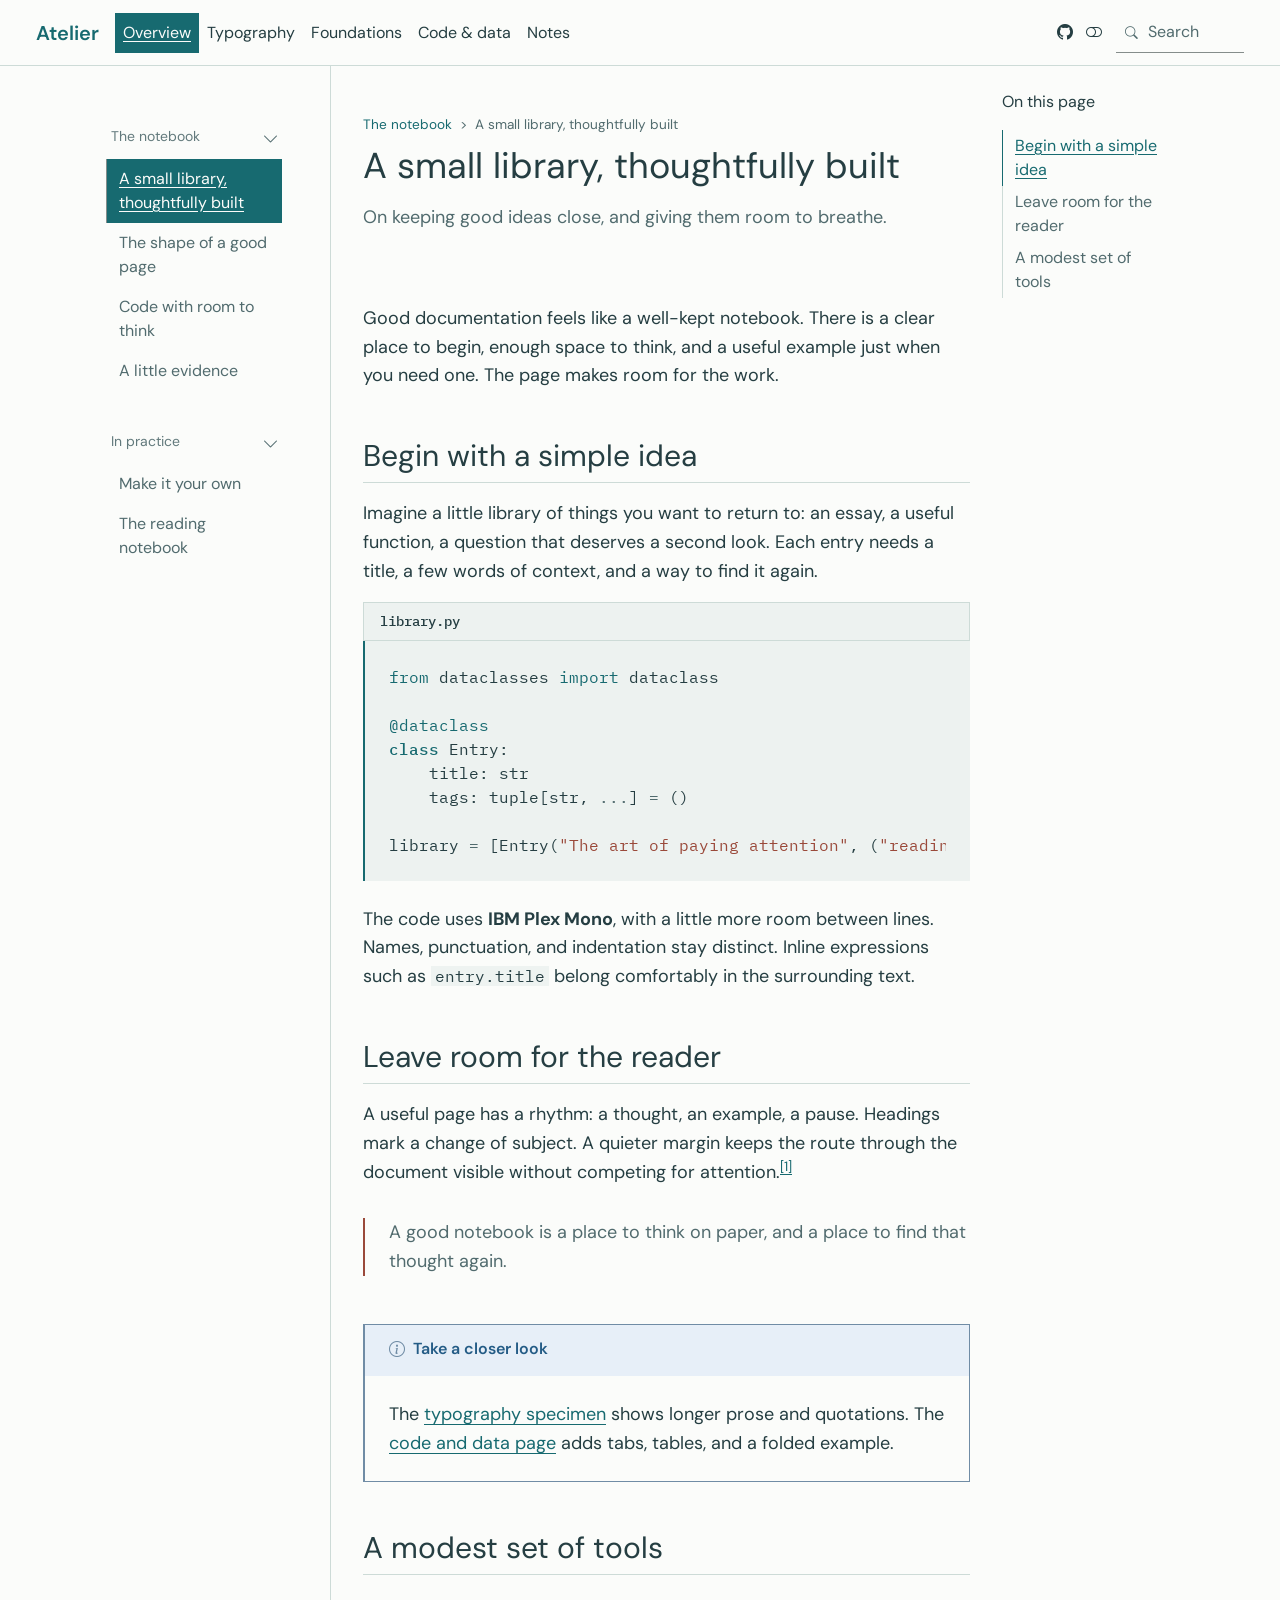
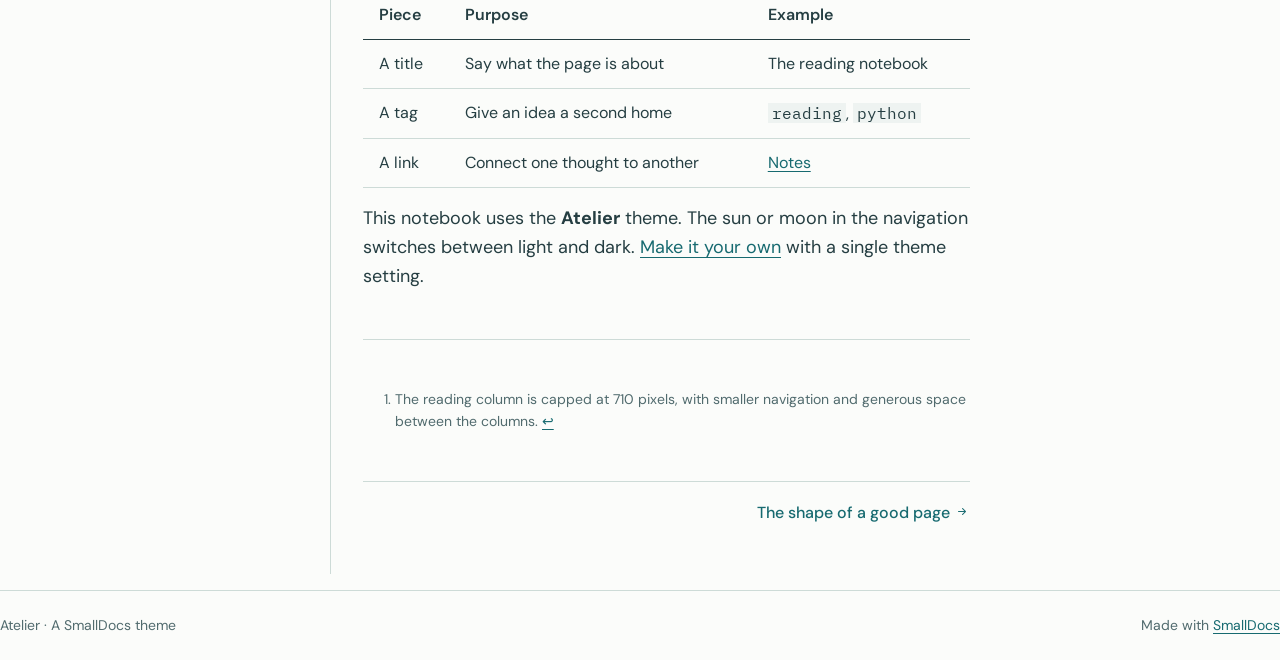
==== commit f0a2d2c5: "Built site" ====
--- a/index.html
+++ b/index.html
@@ -1,4 +1,4 @@
-<!doctype html><html lang="en"><head><meta charset="utf-8"><meta name="generator" content="smalldocs-0.3.1"><meta name="viewport" content="width=device-width, initial-scale=1.0, user-scalable=yes"><meta name="description" content="Chalk white, precise sans-serif type, and deep teal. An understated studio for technical writing."><title>A small library, thoughtfully built – Atelier</title><link rel="icon" href="site_libs/themes/atelier/logo.svg"><link rel="stylesheet" href="site_libs/themes/atelier/atelier.css" data-mode="light" class="quarto-color-scheme" id="quarto-bootstrap-light" media="not all and (prefers-color-scheme: dark)"><link rel="stylesheet" href="site_libs/themes/atelier/atelier-dark.css" data-mode="dark" class="quarto-color-scheme quarto-color-alternate" id="quarto-bootstrap-dark" media="(prefers-color-scheme: dark)"><link rel="stylesheet" href="site_libs/bootstrap-icons/bootstrap-icons.min.css"><link rel="stylesheet" href="site_libs/smalldocs.css"><meta name="smalldocs:offset" content="./"><script src="site_libs/bootstrap/bootstrap.bundle.min.js"></script><script src="site_libs/fuse/fuse.min.js"></script><script src="site_libs/smalldocs.js" defer></script><script>(function(){var d=document.documentElement,s=null;try{s=localStorage.getItem('smalldocs-scheme')}catch(e){}var alt=s?s==='alternate':!!(window.matchMedia&&matchMedia('(prefers-color-scheme: dark)').matches);var ls=document.querySelectorAll('link.quarto-color-scheme');if(alt)d.dataset.scheme='alternate';if(s)ls.forEach(function(l){var on=l.classList.contains('quarto-color-alternate')===alt;if(on)l.setAttribute('blocking','render');l.media=on?'all':'not all'});var on=ls[alt?1:0];if(on&&on.dataset.mode==='dark')d.classList.add('quarto-dark')})();</script></head><body class="nav-sidebar floating nav-fixed"><header id="quarto-header" class="headroom sticky-top"><nav class="navbar navbar-expand-lg sd-navbar-default"><div class="navbar-container container-fluid"><div class="navbar-brand-container mx-auto"><a class="navbar-brand" href="index.html"><span class="navbar-title">Atelier</span></a></div><button class="navbar-toggler" type="button" data-bs-toggle="collapse" data-bs-target="#navbarCollapse" aria-controls="navbarCollapse" aria-expanded="false" aria-label="Toggle navigation"><span class="navbar-toggler-icon"></span></button><div class="collapse navbar-collapse" id="navbarCollapse"><ul class="navbar-nav navbar-nav-scroll me-auto"><li class="nav-item"><a class="nav-link active" href="index.html" aria-current="page"><span class="menu-text">Overview</span></a></li><li class="nav-item"><a class="nav-link" href="pages/typography.html"><span class="menu-text">Typography</span></a></li><li class="nav-item"><a class="nav-link" href="pages/code.html"><span class="menu-text">Code &amp; data</span></a></li><li class="nav-item"><a class="nav-link" href="notes/index.html"><span class="menu-text">Notes</span></a></li></ul><ul class="navbar-nav navbar-nav-scroll ms-auto"><li class="nav-item compact"><a class="nav-link" href="https://github.com/rahuldave/smalldocs-atelier" aria-label="github"><i class="bi bi-github" role="img"></i></a></li><li class="nav-item compact"><a class="quarto-color-scheme-toggle nav-link" href="" title="Toggle dark mode" onclick="window.smalldocsToggleScheme(); return false;"><i class="bi"></i></a></li></ul><div class="quarto-navbar-tools"><div class="smalldocs-search" id="quarto-search"><i class="bi bi-search" aria-hidden="true"></i><input type="search" class="form-control form-control-sm" placeholder="Search" aria-label="Search" autocomplete="off"><div class="smalldocs-search-results dropdown-menu"></div></div></div></div></div></nav><nav class="quarto-secondary-nav"><div class="container-fluid d-flex"><button type="button" class="quarto-btn-toggle btn" aria-controls="quarto-sidebar" aria-label="Toggle sidebar navigation"><i class="bi bi-layout-text-sidebar-reverse"></i></button><nav class="quarto-page-breadcrumbs" aria-label="breadcrumb"><ol class="breadcrumb"><li class="breadcrumb-item"><a href="index.html">The notebook</a></li><li class="breadcrumb-item"><a href="index.html">A small library, thoughtfully built</a></li></ol></nav></div></nav></header><div id="quarto-content" class="quarto-container page-columns page-rows-contents page-layout-article has-sidebar has-margin"><nav id="quarto-sidebar" class="sidebar collapse collapse-horizontal quarto-sidebar-collapse-item sidebar-navigation floating overflow-auto"><div class="sidebar-menu-container"><ul class="list-unstyled mt-1"><li class="sidebar-item sidebar-item-section"><div class="sidebar-item-container"><a class="sidebar-item-text sidebar-link text-start" data-bs-toggle="collapse" data-bs-target="#quarto-sidebar-section-1" role="navigation" aria-expanded="true"><span class="menu-text">The notebook</span></a><a class="sidebar-item-toggle text-start" data-bs-toggle="collapse" data-bs-target="#quarto-sidebar-section-1" role="navigation" aria-expanded="true" aria-label="Toggle section"><i class="bi bi-chevron-right ms-2"></i></a></div><ul id="quarto-sidebar-section-1" class="collapse list-unstyled sidebar-section depth1 show"><li class="sidebar-item"><div class="sidebar-item-container"><a href="index.html" class="sidebar-item-text sidebar-link active" aria-current="page"><span class="menu-text">A small library, thoughtfully built</span></a></div></li><li class="sidebar-item"><div class="sidebar-item-container"><a href="pages/typography.html" class="sidebar-item-text sidebar-link"><span class="menu-text">The shape of a good page</span></a></div></li><li class="sidebar-item"><div class="sidebar-item-container"><a href="pages/code.html" class="sidebar-item-text sidebar-link"><span class="menu-text">Code with room to think</span></a></div></li><li class="sidebar-item"><div class="sidebar-item-container"><a href="pages/figures.html" class="sidebar-item-text sidebar-link"><span class="menu-text">A little evidence</span></a></div></li></ul></li><li class="sidebar-item sidebar-item-section"><div class="sidebar-item-container"><a class="sidebar-item-text sidebar-link text-start" data-bs-toggle="collapse" data-bs-target="#quarto-sidebar-section-2" role="navigation" aria-expanded="true"><span class="menu-text">In practice</span></a><a class="sidebar-item-toggle text-start" data-bs-toggle="collapse" data-bs-target="#quarto-sidebar-section-2" role="navigation" aria-expanded="true" aria-label="Toggle section"><i class="bi bi-chevron-right ms-2"></i></a></div><ul id="quarto-sidebar-section-2" class="collapse list-unstyled sidebar-section depth1 show"><li class="sidebar-item"><div class="sidebar-item-container"><a href="pages/install.html" class="sidebar-item-text sidebar-link"><span class="menu-text">Make it your own</span></a></div></li><li class="sidebar-item"><div class="sidebar-item-container"><a href="notes/index.html" class="sidebar-item-text sidebar-link"><span class="menu-text">The reading notebook</span></a></div></li></ul></li></ul></div></nav><div id="quarto-sidebar-glass" class="quarto-sidebar-collapse-item"></div><div id="quarto-margin-sidebar" class="sidebar margin-sidebar"><nav id="TOC" role="doc-toc" class="toc-active"><h2 id="toc-title">On this page</h2><ul><li><a href="#begin-with-a-simple-idea" id="toc-begin-with-a-simple-idea" class="nav-link" data-scroll-target="#begin-with-a-simple-idea">Begin with a simple idea</a></li><li><a href="#leave-room-for-the-reader" id="toc-leave-room-for-the-reader" class="nav-link" data-scroll-target="#leave-room-for-the-reader">Leave room for the reader</a></li><li><a href="#a-modest-set-of-tools" id="toc-a-modest-set-of-tools" class="nav-link" data-scroll-target="#a-modest-set-of-tools">A modest set of tools</a></li></ul></nav></div><main class="content" id="quarto-document-content"><header id="title-block-header" class="quarto-title-block default"><nav class="quarto-page-breadcrumbs quarto-title-breadcrumbs d-none d-lg-block" aria-label="breadcrumb"><ol class="breadcrumb"><li class="breadcrumb-item"><a href="index.html">The notebook</a></li><li class="breadcrumb-item"><a href="index.html">A small library, thoughtfully built</a></li></ol></nav><div class="quarto-title"><h1 class="title">A small library, thoughtfully built</h1><p class="subtitle lead">On keeping good ideas close, and giving them room to breathe.</p></div><div class="quarto-title-meta"></div></header><p>Good documentation feels like a well-kept notebook. There is a clear place to
+<!doctype html><html lang="en"><head><meta charset="utf-8"><meta name="generator" content="smalldocs-0.3.1"><meta name="viewport" content="width=device-width, initial-scale=1.0, user-scalable=yes"><meta name="description" content="Chalk white, precise sans-serif type, and deep teal. An understated studio for technical writing."><title>A small library, thoughtfully built – Atelier</title><link rel="icon" href="site_libs/themes/atelier/logo.svg"><link rel="stylesheet" href="site_libs/themes/atelier/atelier.css" data-mode="light" class="quarto-color-scheme" id="quarto-bootstrap-light" media="not all and (prefers-color-scheme: dark)"><link rel="stylesheet" href="site_libs/themes/atelier/atelier-dark.css" data-mode="dark" class="quarto-color-scheme quarto-color-alternate" id="quarto-bootstrap-dark" media="(prefers-color-scheme: dark)"><link rel="stylesheet" href="site_libs/bootstrap-icons/bootstrap-icons.min.css"><link rel="stylesheet" href="site_libs/smalldocs.css"><meta name="smalldocs:offset" content="./"><script src="site_libs/bootstrap/bootstrap.bundle.min.js"></script><script src="site_libs/fuse/fuse.min.js"></script><script src="site_libs/smalldocs.js" defer></script><script>(function(){var d=document.documentElement,s=null;try{s=localStorage.getItem('smalldocs-scheme')}catch(e){}var alt=s?s==='alternate':!!(window.matchMedia&&matchMedia('(prefers-color-scheme: dark)').matches);var ls=document.querySelectorAll('link.quarto-color-scheme');if(alt)d.dataset.scheme='alternate';if(s)ls.forEach(function(l){var on=l.classList.contains('quarto-color-alternate')===alt;if(on)l.setAttribute('blocking','render');l.media=on?'all':'not all'});var on=ls[alt?1:0];if(on&&on.dataset.mode==='dark')d.classList.add('quarto-dark')})();</script></head><body class="nav-sidebar floating nav-fixed"><header id="quarto-header" class="headroom sticky-top"><nav class="navbar navbar-expand-lg sd-navbar-default"><div class="navbar-container container-fluid"><div class="navbar-brand-container mx-auto"><a class="navbar-brand" href="index.html"><span class="navbar-title">Atelier</span></a></div><button class="navbar-toggler" type="button" data-bs-toggle="collapse" data-bs-target="#navbarCollapse" aria-controls="navbarCollapse" aria-expanded="false" aria-label="Toggle navigation"><span class="navbar-toggler-icon"></span></button><div class="collapse navbar-collapse" id="navbarCollapse"><ul class="navbar-nav navbar-nav-scroll me-auto"><li class="nav-item"><a class="nav-link active" href="index.html" aria-current="page"><span class="menu-text">Overview</span></a></li><li class="nav-item"><a class="nav-link" href="pages/typography.html"><span class="menu-text">Typography</span></a></li><li class="nav-item"><a class="nav-link" href="pages/foundations.html"><span class="menu-text">Foundations</span></a></li><li class="nav-item"><a class="nav-link" href="pages/code.html"><span class="menu-text">Code &amp; data</span></a></li><li class="nav-item"><a class="nav-link" href="notes/index.html"><span class="menu-text">Notes</span></a></li></ul><ul class="navbar-nav navbar-nav-scroll ms-auto"><li class="nav-item compact"><a class="nav-link" href="https://github.com/rahuldave/smalldocs-atelier" aria-label="github"><i class="bi bi-github" role="img"></i></a></li><li class="nav-item compact"><a class="quarto-color-scheme-toggle nav-link" href="" title="Toggle dark mode" onclick="window.smalldocsToggleScheme(); return false;"><i class="bi"></i></a></li></ul><div class="quarto-navbar-tools"><div class="smalldocs-search" id="quarto-search"><i class="bi bi-search" aria-hidden="true"></i><input type="search" class="form-control form-control-sm" placeholder="Search" aria-label="Search" autocomplete="off"><div class="smalldocs-search-results dropdown-menu"></div></div></div></div></div></nav><nav class="quarto-secondary-nav"><div class="container-fluid d-flex"><button type="button" class="quarto-btn-toggle btn" aria-controls="quarto-sidebar" aria-label="Toggle sidebar navigation"><i class="bi bi-layout-text-sidebar-reverse"></i></button><nav class="quarto-page-breadcrumbs" aria-label="breadcrumb"><ol class="breadcrumb"><li class="breadcrumb-item"><a href="index.html">The notebook</a></li><li class="breadcrumb-item"><a href="index.html">A small library, thoughtfully built</a></li></ol></nav></div></nav></header><div id="quarto-content" class="quarto-container page-columns page-rows-contents page-layout-article has-sidebar has-margin"><nav id="quarto-sidebar" class="sidebar collapse collapse-horizontal quarto-sidebar-collapse-item sidebar-navigation floating overflow-auto"><div class="sidebar-menu-container"><ul class="list-unstyled mt-1"><li class="sidebar-item sidebar-item-section"><div class="sidebar-item-container"><a class="sidebar-item-text sidebar-link text-start" data-bs-toggle="collapse" data-bs-target="#quarto-sidebar-section-1" role="navigation" aria-expanded="true"><span class="menu-text">The notebook</span></a><a class="sidebar-item-toggle text-start" data-bs-toggle="collapse" data-bs-target="#quarto-sidebar-section-1" role="navigation" aria-expanded="true" aria-label="Toggle section"><i class="bi bi-chevron-right ms-2"></i></a></div><ul id="quarto-sidebar-section-1" class="collapse list-unstyled sidebar-section depth1 show"><li class="sidebar-item"><div class="sidebar-item-container"><a href="index.html" class="sidebar-item-text sidebar-link active" aria-current="page"><span class="menu-text">A small library, thoughtfully built</span></a></div></li><li class="sidebar-item"><div class="sidebar-item-container"><a href="pages/typography.html" class="sidebar-item-text sidebar-link"><span class="menu-text">The shape of a good page</span></a></div></li><li class="sidebar-item"><div class="sidebar-item-container"><a href="pages/code.html" class="sidebar-item-text sidebar-link"><span class="menu-text">Code with room to think</span></a></div></li><li class="sidebar-item"><div class="sidebar-item-container"><a href="pages/figures.html" class="sidebar-item-text sidebar-link"><span class="menu-text">A little evidence</span></a></div></li></ul></li><li class="sidebar-item sidebar-item-section"><div class="sidebar-item-container"><a class="sidebar-item-text sidebar-link text-start" data-bs-toggle="collapse" data-bs-target="#quarto-sidebar-section-2" role="navigation" aria-expanded="true"><span class="menu-text">In practice</span></a><a class="sidebar-item-toggle text-start" data-bs-toggle="collapse" data-bs-target="#quarto-sidebar-section-2" role="navigation" aria-expanded="true" aria-label="Toggle section"><i class="bi bi-chevron-right ms-2"></i></a></div><ul id="quarto-sidebar-section-2" class="collapse list-unstyled sidebar-section depth1 show"><li class="sidebar-item"><div class="sidebar-item-container"><a href="pages/install.html" class="sidebar-item-text sidebar-link"><span class="menu-text">Make it your own</span></a></div></li><li class="sidebar-item"><div class="sidebar-item-container"><a href="notes/index.html" class="sidebar-item-text sidebar-link"><span class="menu-text">The reading notebook</span></a></div></li></ul></li></ul></div></nav><div id="quarto-sidebar-glass" class="quarto-sidebar-collapse-item"></div><div id="quarto-margin-sidebar" class="sidebar margin-sidebar"><nav id="TOC" role="doc-toc" class="toc-active"><h2 id="toc-title">On this page</h2><ul><li><a href="#begin-with-a-simple-idea" id="toc-begin-with-a-simple-idea" class="nav-link" data-scroll-target="#begin-with-a-simple-idea">Begin with a simple idea</a></li><li><a href="#leave-room-for-the-reader" id="toc-leave-room-for-the-reader" class="nav-link" data-scroll-target="#leave-room-for-the-reader">Leave room for the reader</a></li><li><a href="#a-modest-set-of-tools" id="toc-a-modest-set-of-tools" class="nav-link" data-scroll-target="#a-modest-set-of-tools">A modest set of tools</a></li></ul></nav></div><main class="content" id="quarto-document-content"><header id="title-block-header" class="quarto-title-block default"><nav class="quarto-page-breadcrumbs quarto-title-breadcrumbs d-none d-lg-block" aria-label="breadcrumb"><ol class="breadcrumb"><li class="breadcrumb-item"><a href="index.html">The notebook</a></li><li class="breadcrumb-item"><a href="index.html">A small library, thoughtfully built</a></li></ol></nav><div class="quarto-title"><h1 class="title">A small library, thoughtfully built</h1><p class="subtitle lead">On keeping good ideas close, and giving them room to breathe.</p></div><div class="quarto-title-meta"></div></header><p>Good documentation feels like a well-kept notebook. There is a clear place to
 begin, enough space to think, and a useful example just when you need one.
 The page makes room for the work.</p>
 <section id="begin-with-a-simple-idea" class="level2">
--- a/site_libs/themes/atelier/atelier.css
+++ b/site_libs/themes/atelier/atelier.css
@@ -58,7 +58,7 @@
 :root, [data-bs-theme] {
   --e-paper: #fbfcfa;
   --e-ink: #253e42;
-  --e-muted: #526d70;
+  --e-muted: #516b6e;
   --e-panel: #eef3f1;
   --e-line: #cddbd7;
   --e-accent: #176a70;
@@ -70,8 +70,8 @@
   --bs-body-color-rgb: 37, 62, 66;
   --bs-emphasis-color: #253e42;
   --bs-emphasis-color-rgb: 37, 62, 66;
-  --bs-secondary-color: #526d70;
-  --bs-secondary-color-rgb: 82, 109, 112;
+  --bs-secondary-color: #516b6e;
+  --bs-secondary-color-rgb: 81, 107, 110;
   --bs-secondary-bg: #eef3f1;
   --bs-secondary-bg-rgb: 238, 243, 241;
   --bs-tertiary-bg: #eef3f1;
@@ -84,126 +84,364 @@
   --bs-primary-rgb: 23, 106, 112;
   --bs-heading-color: #253e42; --bs-border-color: #cddbd7; --bs-border-color-translucent: #cddbd7; --bs-code-color: #9a493a;
   --bs-primary-text-emphasis: #176a70; --bs-primary-bg-subtle: #eef3f1; --bs-primary-border-subtle: #cddbd7; --bs-focus-ring-color: rgba(23, 106, 112, .25);
+  --e-select-image: url("data:image/svg+xml,<svg xmlns='http://www.w3.org/2000/svg' viewBox='0 0 16 16'><path fill='none' stroke='%23253e42' stroke-linecap='round' stroke-linejoin='round' stroke-width='2' d='m3 6 5 5 5-5'/></svg>");
+  --e-check-image: url("data:image/svg+xml,<svg xmlns='http://www.w3.org/2000/svg' viewBox='0 0 16 16'><path fill='none' stroke='%23fbfcfa' stroke-linecap='round' stroke-linejoin='round' stroke-width='3' d='m4 8 3 3 5-6'/></svg>");
+  --e-radio-image: url("data:image/svg+xml,<svg xmlns='http://www.w3.org/2000/svg' viewBox='0 0 16 16'><circle cx='8' cy='8' r='4' fill='%23fbfcfa'/></svg>");
+  --e-dash-image: url("data:image/svg+xml,<svg xmlns='http://www.w3.org/2000/svg' viewBox='0 0 16 16'><path stroke='%23fbfcfa' stroke-linecap='round' stroke-width='3' d='M4 8h8'/></svg>");
+}
+:root, [data-bs-theme] {
+  --f-paper: #fbfcfa;
+  --f-ink: #253e42;
+  --f-muted: #516b6e;
+  --f-panel: #eef3f1;
+  --f-line: #cddbd7;
+  --f-accent: #176a70;
+  --f-secondary: #9a493a;
+  --f-code: #edf2f0;
+  --f-accent-text: #176a70;
+  --f-secondary-text: #9a493a;
+  --f-focus: #176a70;
+  --f-control-boundary: #858d8b;
+  --f-primary-fill: #176a70;
+  --f-button-ink: #fbfcfa;
+  --f-secondary-action: #253e42;
+  --f-primary-hover-fill: #186167;
+  --f-primary-hover-ink: #fbfcfa;
+  --f-link-hover: #186167;
+  --f-decorative-line: #cddbd7;
+  --f-code-ink: #253e42;
+  --f-selected-fill: #176a70;
+  --f-selected-ink: #fbfcfa;
+  --f-disabled-fill: #eef3f1;
+  --f-disabled-ink: #516b6e;
+  --bs-body-bg: #fbfcfa;
+  --bs-body-bg-rgb: 251, 252, 250;
+  --bs-body-color: #253e42;
+  --bs-body-color-rgb: 37, 62, 66;
+  --bs-emphasis-color: #253e42;
+  --bs-emphasis-color-rgb: 37, 62, 66;
+  --bs-heading-color: #253e42;
+  --bs-heading-color-rgb: 37, 62, 66;
+  --bs-secondary-color: #516b6e;
+  --bs-secondary-color-rgb: 81, 107, 110;
+  --bs-secondary-bg: #eef3f1;
+  --bs-secondary-bg-rgb: 238, 243, 241;
+  --bs-tertiary-bg: #eef3f1;
+  --bs-tertiary-bg-rgb: 238, 243, 241;
+  --bs-link-color: #176a70;
+  --bs-link-color-rgb: 23, 106, 112;
+  --bs-link-hover-color: #186167;
+  --bs-link-hover-color-rgb: 24, 97, 103;
+  --bs-primary: #176a70;
+  --bs-primary-rgb: 23, 106, 112;
+  --bs-border-color: #cddbd7;
+  --bs-border-color-rgb: 205, 219, 215;
+  --bs-code-color: #253e42;
+  --bs-code-color-rgb: 37, 62, 66;
+  --bs-primary-text-emphasis: #176a70;
+  --bs-primary-text-emphasis-rgb: 23, 106, 112;
+  --bs-primary-bg-subtle: #eef3f1;
+  --bs-primary-bg-subtle-rgb: 238, 243, 241;
+  --bs-primary-border-subtle: #858d8b;
+  --bs-primary-border-subtle-rgb: 133, 141, 139;
+  --bs-border-color-translucent: var(--f-decorative-line);
+  --bs-focus-ring-color: var(--f-focus);
+  --f-success-fill: #e6f1e8;
+  --f-success-ink: #204b32;
+  --f-success-boundary: #73907c;
+  --bs-success: #73907c;
+  --bs-success-rgb: 115, 144, 124;
+  --bs-success-text-emphasis: #204b32;
+  --bs-success-bg-subtle: #e6f1e8;
+  --bs-success-border-subtle: #73907c;
+  --f-warning-fill: #fbf1dc;
+  --f-warning-ink: #604414;
+  --f-warning-boundary: #a0895a;
+  --bs-warning: #a0895a;
+  --bs-warning-rgb: 160, 137, 90;
+  --bs-warning-text-emphasis: #604414;
+  --bs-warning-bg-subtle: #fbf1dc;
+  --bs-warning-border-subtle: #a0895a;
+  --f-danger-fill: #f9e9e5;
+  --f-danger-ink: #803c32;
+  --f-danger-boundary: #a97e74;
+  --bs-danger: #a97e74;
+  --bs-danger-rgb: 169, 126, 116;
+  --bs-danger-text-emphasis: #803c32;
+  --bs-danger-bg-subtle: #f9e9e5;
+  --bs-danger-border-subtle: #a97e74;
+  --f-info-fill: #e7eff8;
+  --f-info-ink: #245c86;
+  --f-info-boundary: #708ca5;
+  --bs-info: #708ca5;
+  --bs-info-rgb: 112, 140, 165;
+  --bs-info-text-emphasis: #245c86;
+  --bs-info-bg-subtle: #e7eff8;
+  --bs-info-border-subtle: #708ca5;
+  --f-menu-image: url("data:image/svg+xml,<svg xmlns='http://www.w3.org/2000/svg' viewBox='0 0 30 30'><path stroke='%23253e42' stroke-width='2' stroke-linecap='round' d='M4 7h22M4 15h22M4 23h22'/></svg>");
 }
 :root, [data-bs-theme] { color-scheme: light; }
 :root, [data-bs-theme] { --e-heading: "DM Sans", system-ui, sans-serif; --e-body: "DM Sans", system-ui, sans-serif; }
-/* SmallDocs loads its layout after the theme; html prefixes preserve theme rules. */
+/* Structural SmallDocs/Quarto integration. Foundation job variables are generated. */
+html:root, html.quarto-dark:root {
+  --sd-root-font-size: 16px;
+  --sd-body-width: 640px; --sd-sidebar-width: 200px; --sd-margin-width: 180px;
+  --sd-gap: var(--f-reading-space-columns);
+  --sd-inline-code: var(--f-code-ink); --sd-code-bg: var(--f-code);
+  --quarto-hl-kw: var(--f-accent-text); --quarto-hl-cf: var(--f-accent-text); --quarto-hl-im: var(--f-accent-text);
+  --quarto-hl-st: var(--f-secondary-text); --quarto-hl-ch: var(--f-secondary-text); --quarto-hl-ss: var(--f-secondary-text);
+  --quarto-hl-co: var(--f-muted); --quarto-hl-do: var(--f-muted); --quarto-hl-op: var(--f-muted);
+  --quarto-hl-fu: var(--f-accent-text); --quarto-hl-dv: var(--f-secondary-text); --quarto-hl-fl: var(--f-secondary-text);
+  --quarto-hl-bn: var(--f-secondary-text); --quarto-hl-dt: var(--f-secondary-text); --quarto-hl-cn: var(--f-secondary-text);
+  --quarto-hl-va: var(--f-ink); --quarto-hl-text: var(--f-ink); --quarto-hl-at: var(--f-accent-text);
+}
+body { -webkit-font-smoothing: antialiased; text-rendering: optimizeLegibility; }
+::selection { background: var(--f-selected-fill); color: var(--f-selected-ink); }
+a { text-underline-offset: .2em; text-decoration-thickness: 1px; }
+html .quarto-title h1.title { max-width:26ch; }
+html .quarto-title .subtitle { max-width:48ch; }
+html .quarto-title-meta { border-top:1px solid var(--f-decorative-line); padding-top:var(--f-space-16); }
+html main.content blockquote { border-left:2px solid var(--f-secondary-text); color:var(--f-muted); font-style:italic; }
+html main.content blockquote p:last-child { margin-bottom:0; }
+html hr { border-color:var(--f-decorative-line); opacity:1; }
+html code,html pre,html kbd,html samp { font-variant-ligatures:none; }
+html :not(pre)>code { padding:var(--f-space-0) var(--f-space-4); background:var(--f-panel); border-radius:var(--bs-border-radius); }
+html div.sourceCode { border:1px solid var(--f-decorative-line); }
+html pre { tab-size:4; }
+html .code-with-filename-file { border:1px solid var(--f-decorative-line); background:var(--f-panel); color:var(--f-muted); font-family:var(--f-font-code); }
+html .code-with-filename div.sourceCode { border-top:0; }
+html .code-copy-button { color:var(--f-muted); }
+html .sd-navbar-default { background:var(--f-paper); border-bottom:1px solid var(--f-decorative-line); }
+html #quarto-header .navbar { padding:var(--f-space-12) max(var(--f-reading-space-outer),calc((100vw - 1280px)/2)); }
+html .navbar-toggler { border:0; }
+html .quarto-navbar-tools .smalldocs-search input { width:8rem; background:transparent; border:0; border-bottom:1px solid var(--f-control-boundary); border-radius:0; }
+html .quarto-navbar-tools .smalldocs-search input:focus { width:12rem; }
+html .sidebar-navigation { padding-top:var(--f-reading-space-group); }
+html .sidebar-item-section { margin-top:var(--f-space-32); }
+html .sidebar-item-section:first-child { margin-top:0; }
+html .sidebar-item-section>.sidebar-item-container .sidebar-link { padding-bottom:var(--f-space-12); }
+html .sidebar-link { color:var(--f-muted); opacity:1; padding:var(--f-space-8) var(--f-space-12); border-left:1px solid transparent; }
+html .sidebar-item .sidebar-item-toggle { color:var(--f-muted); }
+html #TOC .nav-link { color:var(--f-muted); }
+html #TOC .nav-link.active { color:var(--f-accent-text); border-left-color:var(--f-accent-text); text-decoration:underline; }
+html #TOC .nav-link:hover { color:var(--f-link-hover); }
+html .callout { border:1px solid var(--f-decorative-line); border-left-width:2px; }
+html .callout-body>:last-child { margin-bottom:0; }
+html .table { --bs-table-border-color:var(--f-decorative-line); --bs-table-hover-bg:var(--f-panel); }
+html .table th { font-weight:600; border-bottom:1px solid var(--f-ink); }
+html .quarto-category,html .listing-category { border:0; padding-left:0; }
+html .card { --bs-card-bg:var(--f-paper); }
+html .footer { border-top:1px solid var(--f-decorative-line); padding:var(--f-space-24) 0; }
+html .btn { --bs-btn-focus-shadow-rgb:var(--bs-primary-rgb); }
+html .form-check-input[type=checkbox]:checked { --bs-form-check-bg-image:var(--e-check-image); }
+html .form-check-input[type=radio]:checked { --bs-form-check-bg-image:var(--e-radio-image); }
+html .form-check-input[type=checkbox]:indeterminate { --bs-form-check-bg-image:var(--e-dash-image); }
+html .form-select { --bs-form-select-bg-img:var(--e-select-image); }
+@media(max-width:575.98px) { html #quarto-header .navbar { padding-inline:var(--f-reading-space-narrowOuter); } }
+html main.content { border-left:1px solid var(--f-decorative-line); padding-left:var(--f-space-32); }
+html main.content h2,html main.content h3,html .navbar-title { font-weight:600; }
+html div.sourceCode { border:0; border-left:2px solid var(--f-accent-text); }
+html main.content blockquote { font-style:normal; font-weight:400; }
+@media(max-width:991.98px) { html main.content { border-left:0; padding-left:0; } }
 :root, [data-bs-theme] {
-  --bs-font-sans-serif: "DM Sans", system-ui, sans-serif;
-  --bs-font-monospace: "IBM Plex Mono", ui-monospace, monospace;
-  --bs-body-font-family: var(--e-body);
-  --bs-body-font-size: 1.08rem;
-  --bs-body-line-height: 1.75;
-  --bs-border-radius: 3px; --bs-border-radius-sm: 2px; --bs-border-radius-lg: 5px;
-}
-html:root, html.quarto-dark:root {
-  --sd-root-font-size: 17px;
-  --sd-body-width: 710px; --sd-sidebar-width: 200px; --sd-margin-width: 180px; --sd-gap: 3rem;
-  --sd-inline-code: var(--e-secondary); --sd-code-bg: var(--e-code);
-  --quarto-hl-kw: var(--e-accent); --quarto-hl-cf: var(--e-accent); --quarto-hl-im: var(--e-accent);
-  --quarto-hl-st: var(--e-secondary); --quarto-hl-ch: var(--e-secondary); --quarto-hl-ss: var(--e-secondary);
-  --quarto-hl-co: var(--e-muted); --quarto-hl-do: var(--e-muted); --quarto-hl-op: var(--e-muted);
-  --quarto-hl-fu: var(--e-accent); --quarto-hl-dv: var(--e-secondary); --quarto-hl-fl: var(--e-secondary);
-  --quarto-hl-bn: var(--e-secondary); --quarto-hl-dt: var(--e-secondary); --quarto-hl-cn: var(--e-secondary);
-  --quarto-hl-va: var(--e-ink); --quarto-hl-text: var(--e-ink);
-}
-html.quarto-dark:root { --sd-inline-code: var(--e-secondary); --sd-code-bg: var(--e-code); }
-body { -webkit-font-smoothing: antialiased; text-rendering: optimizeLegibility; }
-::selection { background: color-mix(in srgb, var(--e-accent) 22%, transparent); }
-a { text-underline-offset: .2em; text-decoration-thickness: 1px; }
-a:hover { color: var(--e-secondary); }
-a:focus-visible, button:focus-visible, input:focus-visible, summary:focus-visible { outline: 2px solid var(--e-secondary); outline-offset: 4px; }
-html main.content { padding-top: 3.2rem; padding-bottom: 3.5rem; }
-html .quarto-title-block { margin-bottom: 2rem; }
-html .quarto-title h1.title { font: 400 clamp(2.6rem, 4.5vw, 3.8rem)/1.08 var(--e-heading); letter-spacing: -.035em; color: var(--e-accent); max-width: 16ch; margin: 0 0 1rem; }
-html .quarto-title .subtitle { font: 400 1.12rem/1.6 var(--bs-font-sans-serif); color: var(--e-muted); max-width: 48ch; }
-html main.content :is(h1,h2,h3,h4,h5,h6) { font-family: var(--e-heading); font-weight: 400; letter-spacing: -.02em; }
-html main.content h2 { font-size: 2rem; line-height: 1.2; margin: 2.7rem 0 1rem; padding: 0; border: 0; color: var(--e-accent); }
-html main.content h3 { font-size: 1.4rem; line-height: 1.3; margin: 2rem 0 .8rem; }
-html main.content h4 { font-size: 1.15rem; }
-html main.content p, html main.content li { line-height: 1.75; }
-html main.content p { margin-bottom: 1.25rem; }
-html .quarto-title-meta { font-family: var(--bs-font-sans-serif); font-size: .75rem; border-top: 1px solid var(--e-line); padding-top: 1rem; }
-html .quarto-title-meta-heading { font-size: .64rem; letter-spacing: .12em; }
-html main.content blockquote { margin: 1.8rem 0; padding: .3rem 0 .3rem 1.3rem; border-left: 2px solid var(--e-secondary); color: var(--e-muted); font-style: italic; }
-html main.content blockquote p:last-child { margin-bottom: 0; }
-html hr { border-color: var(--e-line); opacity: 1; margin: 2.5rem 0; }
-html code, html pre, html kbd, html samp { font-family: var(--bs-font-monospace); font-variant-ligatures: none; }
-html :not(pre) > code { padding: .1em .3em; color: var(--e-secondary); background: var(--e-panel); border-radius: 2px; font-size: .8em; }
-html div.sourceCode { border: 1px solid var(--e-line); background: var(--e-code); border-radius: 3px; margin: 1.5rem 0; }
-html pre { font-size: .79rem; line-height: 1.75; tab-size: 4; }
-html pre code { font-size: inherit; line-height: inherit; }
-html .code-with-filename-file { border: 1px solid var(--e-line); background: var(--e-panel); color: var(--e-muted); border-radius: 3px 3px 0 0; font-family: var(--bs-font-monospace); }
-html .code-with-filename-file pre { font-size: .68rem; }
-html .code-with-filename div.sourceCode { border-top: 0; }
-html .code-copy-button { color: var(--e-muted); }
-html .sd-navbar-default { background: var(--e-paper); border-bottom: 1px solid var(--e-line); --bs-navbar-color: var(--e-muted); --bs-navbar-active-color: var(--e-accent); --bs-navbar-hover-color: var(--e-secondary); --bs-navbar-brand-color: var(--e-accent); }
-html #quarto-header .navbar { padding: .85rem max(1rem, calc((100vw - 1280px) / 2)); }
-html .navbar-title { font: 400 1.7rem/1 var(--e-heading); letter-spacing: -.04em; }
-html .navbar { font-family: var(--bs-font-sans-serif); font-size: .78rem; }
-html .navbar .nav-link { padding-left: .9rem; padding-right: .9rem; }
-html .navbar .nav-link.active .menu-text { border-bottom: 1px solid var(--e-secondary); padding-bottom: .25rem; }
-html .navbar-toggler { border: 0; }
-html .quarto-navbar-tools .smalldocs-search input { width: 8rem; font-size: .72rem; background: transparent; border: 0; border-bottom: 1px solid var(--e-line); border-radius: 0; }
-html .quarto-navbar-tools .smalldocs-search input:focus { width: 11rem; box-shadow: none; border-color: var(--e-accent); }
-html .sidebar-navigation { padding-top: 3.4rem; font: 400 .76rem/1.55 var(--bs-font-sans-serif); }
-html .sidebar-item-section { margin-top: 1.8rem; }
-html .sidebar-item-section:first-child { margin-top: 0; }
-html .sidebar-item-section > .sidebar-item-container .sidebar-link { font-size: .63rem; text-transform: uppercase; letter-spacing: .12em; font-weight: 600; color: var(--e-muted); padding-bottom: .7rem; }
-html .sidebar-link { color: var(--e-muted); opacity: 1; padding: .4rem .65rem; border-left: 1px solid transparent; }
-html .sidebar-link.active { color: var(--e-accent); border-left-color: var(--e-secondary); background: var(--e-panel); }
-html .margin-sidebar { padding-top: 3.5rem; font: 400 .7rem/1.6 var(--bs-font-sans-serif); }
-html #TOC #toc-title { font: 500 .62rem var(--bs-font-sans-serif); text-transform: uppercase; letter-spacing: .12em; margin-bottom: 1.1rem; color: var(--e-muted); }
-html #TOC .nav-link { padding-top: .35rem; padding-bottom: .35rem; }
-html .breadcrumb { font-family: var(--bs-font-sans-serif); font-size: .7rem; }
-html .callout { border: 1px solid var(--e-line); border-left: 3px solid var(--e-accent); border-radius: 3px; margin: 1.8rem 0; }
-html .callout-header { background: var(--e-panel); font: 500 .78rem/1.5 var(--bs-font-sans-serif); padding: .65rem .9rem; }
-html .callout-body { font-size: .95rem; padding: .8rem 1rem; }
-html .callout-body > :last-child { margin-bottom: 0; }
-html .callout-warning, html .callout-important { border-left-color: var(--e-secondary); }
-html .panel-tabset .nav-link { font: 500 .76rem/1.5 var(--bs-font-sans-serif); color: var(--e-muted); }
-html .panel-tabset .nav-link.active { color: var(--e-accent); background: var(--e-paper); border-bottom-color: var(--e-paper); }
-html .panel-tabset .tab-content { border-radius: 0 0 3px 3px; }
-html main.content table { font: 400 .78rem/1.65 var(--bs-font-sans-serif); }
-html .table { --bs-table-bg: transparent; --bs-table-border-color: var(--e-line); --bs-table-striped-bg: var(--e-panel); --bs-table-hover-bg: var(--e-panel); }
-html .table th { font-weight: 500; color: var(--e-accent); border-bottom: 1px solid var(--e-ink); }
-html .table td, html .table th { padding: .7rem .65rem; }
-html figcaption, html .quarto-figure figcaption { font: 400 .74rem/1.6 var(--bs-font-sans-serif); color: var(--e-muted); }
-html .footnotes { font-size: .84rem; }
-html .column-margin, html .margin-aside { font: 400 .75rem/1.6 var(--bs-font-sans-serif); }
-html .quarto-post .listing-title { font: 400 1.9rem/1.2 var(--e-heading); letter-spacing: -.02em; }
-html .quarto-post .listing-description { font-size: .95rem; }
-html .quarto-post .metadata, html .quarto-category, html .listing-category, html .listing-actions-group { font-family: var(--bs-font-sans-serif); }
-html .quarto-category, html .listing-category { border: 0; border-radius: 0; font-size: .62rem; letter-spacing: .08em; padding-left: 0; }
-html .quarto-grid-item .card-title { font: 400 1.6rem/1.2 var(--e-heading); }
-html .card { --bs-card-bg: var(--e-paper); }
-html .pagination-link, html .footer { font-family: var(--bs-font-sans-serif); font-size: .73rem; }
-html .footer { border-top: 1px solid var(--e-line); padding-top: 1.5rem; padding-bottom: 1.5rem; }
-html .btn-primary { --bs-btn-bg: var(--e-accent); --bs-btn-color: var(--e-paper); --bs-btn-border-color: var(--e-accent); --bs-btn-hover-bg: var(--e-secondary); --bs-btn-hover-border-color: var(--e-secondary); --bs-btn-hover-color: var(--e-paper); --bs-btn-active-bg: var(--e-secondary); --bs-btn-active-border-color: var(--e-secondary); }
-html .form-control, html .form-select { background-color: var(--e-paper); color: var(--e-ink); border-color: var(--e-line); }
-html .form-control:focus, html .form-select:focus { border-color: var(--e-accent); box-shadow: 0 0 0 2px color-mix(in srgb, var(--e-accent) 18%, transparent); }
-html body.listing #quarto-content, html body.docked #quarto-content { --sd-body-width: 710px; }
-@media (max-width: 991.98px) {
-  html main.content { padding-top: 2rem; }
-  html .quarto-title h1.title { font-size: 2.8rem; max-width: 20ch; }
-  html .sidebar-navigation { padding-top: 1.5rem; }
-  html main.content h2 { font-size: 1.8rem; }
-}
-@media (max-width: 575.98px) {
-  :root, [data-bs-theme] { --bs-body-font-size: 1rem; }
-  html .quarto-title h1.title { font-size: 2.5rem; }
-  html .quarto-title .subtitle { font-size: 1rem; }
-  html pre { font-size: .7rem; }
-}
-:root, [data-bs-theme] { --bs-body-font-size: .98rem; --bs-body-line-height: 1.8; }
-html main.content { border-left: 1px solid var(--e-line); padding-left: 2.6rem; }
-html .quarto-title h1.title { font-weight: 400; font-size: clamp(2.5rem, 4vw, 3.4rem); letter-spacing: -.065em; line-height: 1.08; }
-html .quarto-title::before { content: "STUDIO NOTES — 001"; font: 400 .58rem var(--bs-font-monospace); letter-spacing: .05em; color: var(--e-accent); display: block; margin-bottom: 1.5rem; }
-html main.content h2 { font-size: 1.65rem; font-weight: 500; letter-spacing: -.045em; }
-html main.content h3 { font-size: 1.15rem; font-weight: 500; letter-spacing: -.03em; }
-html .navbar-title { font-size: 1.35rem; font-weight: 600; }
-html .sidebar-link.active { background: transparent; border-left: 2px solid var(--e-accent); font-weight: 600; }
-html div.sourceCode { border: 0; border-left: 2px solid var(--e-accent); border-radius: 0; }
-html .callout { border-radius: 0; }
-html main.content blockquote { font-style: normal; font-weight: 400; }
-@media (max-width:991.98px) { html main.content { border-left: 0; padding-left: 0; } }
+  --f-font-body: "DM Sans", system-ui, sans-serif;
+  --f-font-heading: "DM Sans", system-ui, sans-serif;
+  --f-font-ui: "DM Sans",system-ui,sans-serif;
+  --f-font-display: "DM Sans", system-ui, sans-serif;
+  --f-font-code: "IBM Plex Mono", ui-monospace, monospace;
+  --f-size-12: 0.75rem;
+  --f-size-14: 0.875rem;
+  --f-size-16: 1rem;
+  --f-size-18: 1.125rem;
+  --f-size-20: 1.25rem;
+  --f-size-24: 1.5rem;
+  --f-size-30: 1.875rem;
+  --f-size-36: 2.25rem;
+  --f-size-48: 3rem;
+  --f-size-60: 3.75rem;
+  --f-size-72: 4.5rem;
+  --f-space-0: 0rem;
+  --f-space-4: 0.25rem;
+  --f-space-8: 0.5rem;
+  --f-space-12: 0.75rem;
+  --f-space-16: 1rem;
+  --f-space-24: 1.5rem;
+  --f-space-32: 2rem;
+  --f-space-48: 3rem;
+  --f-space-64: 4rem;
+  --f-space-96: 6rem;
+  --f-space-128: 8rem;
+  --f-reading-body: 1.125rem;
+  --f-reading-ui: 1rem;
+  --f-reading-metadata: 0.875rem;
+  --f-reading-heading: 1.875rem;
+  --f-reading-title: 2.25rem;
+  --f-reading-display: 3rem;
+  --f-reading-code: 1rem;
+  --f-reading-label: 1rem;
+  --f-line-display: 1.1;
+  --f-line-heading: 1.2;
+  --f-line-presentation: 1.35;
+  --f-line-ui: 1.5;
+  --f-line-code: 1.5;
+  --f-line-reading: 1.6;
+  --f-reading-space-outer: 1.5rem;
+  --f-reading-space-narrowOuter: 1rem;
+  --f-reading-space-paragraph: 1rem;
+  --f-reading-space-group: 3rem;
+  --f-reading-space-withinGroup: 1rem;
+  --f-reading-space-columns: 2rem;
+  --f-reading-space-panel: 1.5rem; --bs-border-radius:0rem; --bs-border-radius-sm:0rem; --bs-border-radius-lg:0rem; --bs-font-sans-serif:var(--f-font-ui); --bs-body-font-family:var(--f-font-body); --bs-body-font-size:var(--f-reading-body); --bs-body-line-height:var(--f-line-reading);
+}
+
+html:root, html.quarto-dark:root { font-size:100%; --sd-root-font-size:16px; --sd-body-width:640px; --sd-inline-code:var(--f-code-ink); --sd-code-bg:var(--f-code); }
+html body { font-family:var(--f-font-body); font-size:var(--bs-body-font-size); line-height:var(--f-line-reading); color:var(--f-ink); background:var(--f-paper); font-synthesis:none; }
+html main.content { padding-top:var(--f-reading-space-group); padding-bottom:var(--f-reading-space-group); }
+html main.content :is(p,li) { line-height:var(--f-line-reading); }
+html main.content p { margin-bottom:var(--f-reading-space-paragraph); }
+html main.content :is(h1,h2,h3,h4,h5,h6) { font-family:var(--f-font-heading); color:var(--f-ink); font-weight:400; line-height:var(--f-line-heading); letter-spacing:normal; }
+html main.content h1,html .quarto-title h1.title { font-weight:400; font-family:var(--f-font-heading); font-size:var(--f-reading-title); line-height:var(--f-line-heading); color:var(--f-ink); margin-bottom:var(--f-reading-space-paragraph); }
+html main.content h2 { font-size:var(--f-reading-heading); margin:var(--f-space-48) 0 var(--f-space-16); }
+html main.content h3 { font-size:var(--f-size-24); margin:var(--f-space-32) 0 var(--f-space-12); }
+html main.content :is(h4,h5,h6) { font-size:var(--f-size-20); margin:var(--f-space-32) 0 var(--f-space-12); }
+html .editorial-display,html main.content .editorial-display { font-family:var(--f-font-display); font-size:var(--f-reading-display); line-height:var(--f-line-display); font-weight:400; }
+html :is(.navbar,.sidebar-navigation,.btn,.form-label,.form-control,.form-select,.form-check-label,.nav-link,.breadcrumb,.pagination-link,.footer) { font-family:var(--f-font-ui); font-size:var(--f-reading-ui); line-height:var(--f-line-ui); }
+html .navbar-title { font-family:var(--f-font-ui); font-size:var(--f-size-20); }
+html :is(.quarto-title-meta,.quarto-title-meta-heading,.quarto-category,.listing-category,figcaption,.quarto-figure figcaption,.footnotes,.column-margin,.margin-aside,.metadata,.code-with-filename-file pre,.sidebar-item-section > .sidebar-item-container .sidebar-link) { font-family:var(--f-font-ui); font-size:var(--f-reading-metadata); line-height:var(--f-line-ui); color:var(--f-muted); }
+html .quarto-navbar-tools .smalldocs-search input { font-size:var(--f-reading-ui); padding-left:var(--f-space-32); }
+html .quarto-title .subtitle { font-family:var(--f-font-body); font-size:var(--bs-body-font-size); line-height:var(--f-line-reading); color:var(--f-muted); }
+html :is(pre,code,kbd,samp) { font-family:var(--f-font-code); }
+html pre,html pre code,html :not(pre)>code { font-size:var(--f-reading-code); line-height:var(--f-line-code); color:var(--f-code-ink); }
+html :is(div.sourceCode,pre) { background:var(--f-code); border-radius:var(--bs-border-radius); box-shadow:none; }
+html div.sourceCode { padding:var(--f-reading-space-panel); margin:var(--f-space-24) 0; }
+html div.sourceCode > pre.sourceCode { padding:0; margin:0; }
+html .code-with-filename-file pre { padding:var(--f-space-8) var(--f-space-16); font-family:var(--f-font-code); font-size:var(--f-reading-metadata); line-height:var(--f-line-ui); }
+html hr { margin:var(--f-reading-space-group) 0; }
+html main.content blockquote { margin:var(--f-space-32) 0; padding:0 0 0 var(--f-space-24); }
+html #TOC #toc-title { font-family:var(--f-font-ui); font-size:var(--f-reading-ui); line-height:var(--f-line-ui); letter-spacing:normal; text-transform:none; margin-bottom:var(--f-space-16); }
+html .sidebar nav[role=doc-toc] > h2,html .nav-footer { font-family:var(--f-font-ui); font-size:var(--f-reading-metadata); }
+html a { color:var(--f-accent-text); }
+html a:hover { color:var(--f-link-hover); }
+html :is(a,button,input,select,textarea,summary,[tabindex]):focus-visible { outline:2px solid var(--f-focus); outline-offset:4px; box-shadow:none; }
+html :is(.form-control,.form-select,.form-check-input) { color:var(--f-ink); background-color:var(--f-paper); border:1px solid var(--f-control-boundary); border-radius:var(--bs-border-radius); }
+html :is(.form-control,.form-select,.form-check-input):focus { border-color:var(--f-control-boundary); outline:2px solid var(--f-focus); outline-offset:4px; box-shadow:none; }
+html .btn { font-size:var(--f-reading-ui); border-radius:var(--bs-border-radius); padding:.5rem 1rem; box-shadow:none; }
+html .btn-primary { --bs-btn-bg:var(--f-primary-fill); --bs-btn-color:var(--f-button-ink); --bs-btn-border-color:var(--f-primary-fill); --bs-btn-hover-bg:var(--f-primary-hover-fill); --bs-btn-hover-color:var(--f-primary-hover-ink); --bs-btn-hover-border-color:var(--f-primary-hover-fill); --bs-btn-active-bg:var(--f-primary-hover-fill); --bs-btn-active-color:var(--f-primary-hover-ink); --bs-btn-active-border-color:var(--f-primary-hover-fill); }
+html .btn-outline-primary { --bs-btn-color:var(--f-accent-text); --bs-btn-border-color:var(--f-control-boundary); --bs-btn-hover-bg:var(--f-primary-fill); --bs-btn-hover-color:var(--f-button-ink); --bs-btn-hover-border-color:var(--f-primary-fill); --bs-btn-active-bg:var(--f-primary-fill); --bs-btn-active-color:var(--f-button-ink); }
+html .btn-secondary { --bs-btn-color:var(--f-secondary-action); --bs-btn-bg:var(--f-panel); --bs-btn-border-color:var(--f-control-boundary); --bs-btn-hover-color:var(--f-secondary-action); --bs-btn-hover-bg:var(--f-paper); --bs-btn-hover-border-color:var(--f-control-boundary); --bs-btn-active-bg:var(--f-panel); --bs-btn-active-color:var(--f-secondary-action); }
+html :is(.btn:disabled,.btn.disabled,.btn[aria-disabled=true],.form-control:disabled,.form-select:disabled,.form-check-input:disabled) { opacity:1; color:var(--f-disabled-ink); background-color:var(--f-disabled-fill); border-color:var(--f-control-boundary); --bs-btn-disabled-opacity:1; --bs-btn-disabled-color:var(--f-disabled-ink); --bs-btn-disabled-bg:var(--f-disabled-fill); --bs-btn-disabled-border-color:var(--f-control-boundary); }
+html .form-check-input:disabled ~ .form-check-label { opacity:1; color:var(--f-disabled-ink); }
+html .form-check-input:checked,html .form-check-input:indeterminate { background-color:var(--f-selected-fill); border-color:var(--f-selected-fill); }
+html .navbar .nav-link.active,html .navbar .nav-link[aria-current=page],html .panel-tabset .nav-link.active,html :is(.nav-link[aria-selected=true],.nav-link[aria-current=page],.sidebar-link.active) { background:var(--f-selected-fill); color:var(--f-selected-ink); text-decoration:underline; text-underline-offset:.2em; border-color:var(--f-control-boundary); }
+html .table { --bs-table-color:var(--f-ink); --bs-table-bg:transparent; --bs-table-striped-bg:var(--f-panel); --bs-table-striped-color:var(--f-ink); }
+html main.content table { font-family:var(--f-font-ui); font-size:var(--f-reading-ui); line-height:var(--f-line-ui); }
+html .table th { color:var(--f-ink); }
+html :is(.card,.callout) { box-shadow:none; border-radius:var(--bs-border-radius); }
+html .card { padding:0; }
+html .card-body { padding:var(--f-reading-space-panel); }
+html .callout { margin:var(--f-reading-space-group) 0; }
+html .callout-body { padding:var(--f-reading-space-panel); }
+html .callout-header { font-family:var(--f-font-ui); font-size:var(--f-reading-ui); padding:var(--f-space-12) var(--f-reading-space-panel); }
+html main.content .callout :is(p,li) { color:inherit; font-size:var(--bs-body-font-size); }
+html .callout-title-container { color:inherit; }
+html .form-control.is-invalid,html .form-select.is-invalid,html [aria-invalid=true] { border:2px solid var(--f-danger-boundary); color:var(--f-ink); background-color:var(--f-paper); }
+html .invalid-feedback { color:var(--f-danger-ink); background:var(--f-danger-fill); padding:.5rem; font-family:var(--f-font-ui); font-size:var(--f-reading-ui); }
+
+
+html body #quarto-content main.content { width:100%; max-width:640px; margin-inline:auto; padding-top:var(--f-reading-space-group); padding-bottom:var(--f-reading-space-group); }
+html body #quarto-content .callout.callout-style-default .callout-header { font-family:var(--f-font-ui); font-size:var(--f-reading-ui); line-height:var(--f-line-ui); padding:var(--f-space-12) var(--f-reading-space-panel); }
+html body #quarto-content .callout.callout-style-default .callout-body-container :is(p,li) { padding:0; }
+html body #quarto-content .callout.callout-style-default .callout-body-container { font-family:var(--f-font-body); font-size:var(--f-reading-body); line-height:var(--f-line-reading); padding:var(--f-reading-space-panel); }
+html .form-control,html .form-select { padding:var(--f-space-8) var(--f-space-12); }
+html .form-select,html .form-control.is-invalid,html .form-select.is-invalid { padding-right:var(--f-space-32); }
+
+html body #quarto-content #TOC .nav-link { color:var(--f-muted); background:transparent; font-family:var(--f-font-ui); font-size:var(--f-reading-ui); line-height:var(--f-line-ui); padding:var(--f-space-4) var(--f-space-12); }
+html body #quarto-content #TOC ul ul .nav-link { padding-left:var(--f-space-24); }
+html body #quarto-content #TOC .nav-link.active { color:var(--f-accent-text); text-decoration:underline; background:transparent; }
+html body #quarto-header .navbar .nav-link.active,html body #quarto-header .navbar .nav-link[aria-current=page] { color:var(--f-selected-ink); background:var(--f-selected-fill); text-decoration:underline; }
+html body #quarto-header .navbar .navbar-toggler-icon { background-image:var(--f-menu-image); }
+html body #quarto-content :is(.form-control,.form-select,.form-check-input):focus,html body #quarto-content .btn:focus-visible { outline:2px solid var(--f-focus); outline-offset:4px; box-shadow:none; }
+html body #quarto-header .quarto-color-scheme-toggle,html body #quarto-header .quarto-color-scheme-toggle .bi,html body #quarto-header .aa-SubmitIcon,html body #quarto-header .aa-SubmitIcon *,html body #quarto-header .aa-DetachedSearchButtonIcon { color:var(--f-ink); fill:var(--f-ink); opacity:1; }
+html body #quarto-content pre { font-family:var(--f-font-code); font-size:var(--f-reading-code); line-height:var(--f-line-code); color:var(--f-code-ink); padding:var(--f-reading-space-panel); }
+html body #quarto-content pre code { font-family:var(--f-font-code); font-size:var(--f-reading-code); line-height:var(--f-line-code); color:var(--f-code-ink); padding:0; }
+html body #quarto-content div.sourceCode { padding:var(--f-reading-space-panel); }
+html body #quarto-content div.sourceCode :is(pre,code,span) { font-family:var(--f-font-code); font-size:var(--f-reading-code); line-height:var(--f-line-code); }
+html body #quarto-content div.sourceCode :is(pre,code) { padding:0; margin:0; }
+html body #quarto-content .code-with-filename-file pre { font-family:var(--f-font-code); font-size:var(--f-reading-metadata); line-height:var(--f-line-ui); padding:var(--f-space-8) var(--f-space-16); }
+
+/* Complete component jobs: later shell-specific selectors must not shrink them. */
+html .navbar .nav-link,html .sidebar-navigation .sidebar-link,html .panel-tabset .nav-link { font-weight:400; font-size:var(--f-reading-ui); line-height:var(--f-line-ui); font-family:var(--f-font-ui); }
+html .navbar .nav-link { padding:var(--f-space-8) var(--f-space-16); }
+html .quarto-post .listing-title { font-weight:400; font-size:var(--f-reading-heading); line-height:var(--f-line-heading); font-family:var(--f-font-heading); color:var(--f-ink); }
+html .quarto-post .listing-description { font-size:var(--f-reading-body); line-height:var(--f-line-reading); }
+html .quarto-grid-item .card-title { font-weight:400; font-size:var(--f-size-24); line-height:var(--f-line-heading); font-family:var(--f-font-heading); color:var(--f-ink); }
+html .table td,html .table th { padding:var(--f-space-12) var(--f-space-16); }
+html .panel-tabset .tab-content,html .code-with-filename-file { border-radius:var(--bs-border-radius); }
+html .quarto-title-block { padding-bottom:var(--f-space-24); margin-bottom:var(--f-space-32); }
+html .quarto-title::after { margin-top:var(--f-space-24); }
+html .callout .callout-body-container,html .callout .callout-body { font-family:var(--f-font-body); font-size:var(--f-reading-body); line-height:var(--f-line-reading); padding:var(--f-reading-space-panel); }
+html .navbar { --bs-navbar-color:var(--f-ink); --bs-navbar-hover-color:var(--f-link-hover); --bs-navbar-active-color:var(--f-accent-text); --bs-navbar-brand-color:var(--f-accent-text); --bs-navbar-brand-hover-color:var(--f-link-hover); --bs-navbar-toggler-border-color:var(--f-control-boundary); }
+html .navbar .navbar-toggler { color:var(--f-ink); border-color:var(--f-control-boundary); }
+html .navbar .navbar-toggler-icon { background-image:var(--f-menu-image); }
+html .quarto-navbar-tools :is(a,button),html .quarto-color-scheme-toggle,html .navbar .aa-DetachedSearchButton { color:var(--f-ink); background-color:transparent; }
+html .btn-primary { color:var(--f-button-ink); background-color:var(--f-primary-fill); border-color:var(--f-primary-fill); }
+html .btn-primary:hover,html .btn-primary:active { color:var(--f-primary-hover-ink); background-color:var(--f-primary-hover-fill); border-color:var(--f-primary-hover-fill); }
+html .btn-secondary { color:var(--f-secondary-action); background-color:var(--f-panel); border-color:var(--f-control-boundary); }
+html .btn-secondary:hover,html .btn-secondary:active { color:var(--f-secondary-action); background-color:var(--f-paper); border-color:var(--f-control-boundary); }
+html .btn:disabled,html .btn.disabled { color:var(--f-disabled-ink); background-color:var(--f-disabled-fill); border-color:var(--f-control-boundary); opacity:1; }
+
+html #quarto-content:not(.page-columns) { --sd-pad:var(--f-reading-space-outer); }
+@media(max-width:575.98px) {
+  html #quarto-content:not(.page-columns) { --sd-pad:var(--f-reading-space-narrowOuter); }
+  html body #quarto-content main.content { padding-inline:0; margin-inline:0; }
+  html #quarto-content.page-columns { display:block; padding-inline:var(--f-reading-space-narrowOuter); }
+  html .quarto-title h1.title { font-size:var(--f-reading-title); }
+}
+html .alert-success,html .callout-tip { --bs-alert-color:var(--f-success-ink); --bs-alert-bg:var(--f-success-fill); --bs-alert-border-color:var(--f-success-boundary); --sd-callout:var(--f-success-boundary); color:var(--f-success-ink); background:var(--f-success-fill); border-color:var(--f-success-boundary); }
+html body #quarto-content .callout.callout-tip { border-color:var(--f-success-boundary); }
+html body #quarto-content .callout.callout-style-default.callout-tip .callout-header { color:var(--f-success-ink); background:var(--f-success-fill); }
+html body #quarto-content .callout.callout-tip .callout-body { color:var(--f-ink); background:var(--f-paper); }
+html .alert-warning,html .callout-warning { --bs-alert-color:var(--f-warning-ink); --bs-alert-bg:var(--f-warning-fill); --bs-alert-border-color:var(--f-warning-boundary); --sd-callout:var(--f-warning-boundary); color:var(--f-warning-ink); background:var(--f-warning-fill); border-color:var(--f-warning-boundary); }
+html body #quarto-content .callout.callout-warning { border-color:var(--f-warning-boundary); }
+html body #quarto-content .callout.callout-style-default.callout-warning .callout-header { color:var(--f-warning-ink); background:var(--f-warning-fill); }
+html body #quarto-content .callout.callout-warning .callout-body { color:var(--f-ink); background:var(--f-paper); }
+html .alert-danger,html .callout-important { --bs-alert-color:var(--f-danger-ink); --bs-alert-bg:var(--f-danger-fill); --bs-alert-border-color:var(--f-danger-boundary); --sd-callout:var(--f-danger-boundary); color:var(--f-danger-ink); background:var(--f-danger-fill); border-color:var(--f-danger-boundary); }
+html body #quarto-content .callout.callout-important { border-color:var(--f-danger-boundary); }
+html body #quarto-content .callout.callout-style-default.callout-important .callout-header { color:var(--f-danger-ink); background:var(--f-danger-fill); }
+html body #quarto-content .callout.callout-important .callout-body { color:var(--f-ink); background:var(--f-paper); }
+html .alert-danger,html .callout-caution { --bs-alert-color:var(--f-danger-ink); --bs-alert-bg:var(--f-danger-fill); --bs-alert-border-color:var(--f-danger-boundary); --sd-callout:var(--f-danger-boundary); color:var(--f-danger-ink); background:var(--f-danger-fill); border-color:var(--f-danger-boundary); }
+html body #quarto-content .callout.callout-caution { border-color:var(--f-danger-boundary); }
+html body #quarto-content .callout.callout-style-default.callout-caution .callout-header { color:var(--f-danger-ink); background:var(--f-danger-fill); }
+html body #quarto-content .callout.callout-caution .callout-body { color:var(--f-ink); background:var(--f-paper); }
+html .alert-info,html .callout-note { --bs-alert-color:var(--f-info-ink); --bs-alert-bg:var(--f-info-fill); --bs-alert-border-color:var(--f-info-boundary); --sd-callout:var(--f-info-boundary); color:var(--f-info-ink); background:var(--f-info-fill); border-color:var(--f-info-boundary); }
+html body #quarto-content .callout.callout-note { border-color:var(--f-info-boundary); }
+html body #quarto-content .callout.callout-style-default.callout-note .callout-header { color:var(--f-info-ink); background:var(--f-info-fill); }
+html body #quarto-content .callout.callout-note .callout-body { color:var(--f-ink); background:var(--f-paper); }
+html .btn-success,html .btn-outline-success { --bs-btn-color:var(--f-success-ink); --bs-btn-bg:var(--f-success-fill); --bs-btn-border-color:var(--f-control-boundary); --bs-btn-hover-color:var(--f-success-ink); --bs-btn-hover-bg:var(--f-success-fill); --bs-btn-hover-border-color:var(--f-control-boundary); --bs-btn-active-color:var(--f-success-ink); --bs-btn-active-bg:var(--f-success-fill); --bs-btn-active-border-color:var(--f-control-boundary); color:var(--f-success-ink); background-color:var(--f-success-fill); border-color:var(--f-control-boundary); }
+html .btn-outline-success { background-color:transparent; }
+html .btn-success:not(:disabled):not(.disabled):not([aria-disabled=true]):hover,html .btn-outline-success:not(:disabled):not(.disabled):not([aria-disabled=true]):hover,
+html .btn-success:not(:disabled):not(.disabled):not([aria-disabled=true]):active,html .btn-outline-success:not(:disabled):not(.disabled):not([aria-disabled=true]):active,
+html .btn-success.active,html .btn-outline-success.active { color:var(--f-success-ink); background-color:var(--f-success-fill); border-color:var(--f-control-boundary); text-decoration:underline; }
+html .btn-success:focus-visible,html .btn-outline-success:focus-visible { outline:2px solid var(--f-focus); outline-offset:4px; box-shadow:none; }
+html .btn-warning,html .btn-outline-warning { --bs-btn-color:var(--f-warning-ink); --bs-btn-bg:var(--f-warning-fill); --bs-btn-border-color:var(--f-control-boundary); --bs-btn-hover-color:var(--f-warning-ink); --bs-btn-hover-bg:var(--f-warning-fill); --bs-btn-hover-border-color:var(--f-control-boundary); --bs-btn-active-color:var(--f-warning-ink); --bs-btn-active-bg:var(--f-warning-fill); --bs-btn-active-border-color:var(--f-control-boundary); color:var(--f-warning-ink); background-color:var(--f-warning-fill); border-color:var(--f-control-boundary); }
+html .btn-outline-warning { background-color:transparent; }
+html .btn-warning:not(:disabled):not(.disabled):not([aria-disabled=true]):hover,html .btn-outline-warning:not(:disabled):not(.disabled):not([aria-disabled=true]):hover,
+html .btn-warning:not(:disabled):not(.disabled):not([aria-disabled=true]):active,html .btn-outline-warning:not(:disabled):not(.disabled):not([aria-disabled=true]):active,
+html .btn-warning.active,html .btn-outline-warning.active { color:var(--f-warning-ink); background-color:var(--f-warning-fill); border-color:var(--f-control-boundary); text-decoration:underline; }
+html .btn-warning:focus-visible,html .btn-outline-warning:focus-visible { outline:2px solid var(--f-focus); outline-offset:4px; box-shadow:none; }
+html .btn-danger,html .btn-outline-danger { --bs-btn-color:var(--f-danger-ink); --bs-btn-bg:var(--f-danger-fill); --bs-btn-border-color:var(--f-control-boundary); --bs-btn-hover-color:var(--f-danger-ink); --bs-btn-hover-bg:var(--f-danger-fill); --bs-btn-hover-border-color:var(--f-control-boundary); --bs-btn-active-color:var(--f-danger-ink); --bs-btn-active-bg:var(--f-danger-fill); --bs-btn-active-border-color:var(--f-control-boundary); color:var(--f-danger-ink); background-color:var(--f-danger-fill); border-color:var(--f-control-boundary); }
+html .btn-outline-danger { background-color:transparent; }
+html .btn-danger:not(:disabled):not(.disabled):not([aria-disabled=true]):hover,html .btn-outline-danger:not(:disabled):not(.disabled):not([aria-disabled=true]):hover,
+html .btn-danger:not(:disabled):not(.disabled):not([aria-disabled=true]):active,html .btn-outline-danger:not(:disabled):not(.disabled):not([aria-disabled=true]):active,
+html .btn-danger.active,html .btn-outline-danger.active { color:var(--f-danger-ink); background-color:var(--f-danger-fill); border-color:var(--f-control-boundary); text-decoration:underline; }
+html .btn-danger:focus-visible,html .btn-outline-danger:focus-visible { outline:2px solid var(--f-focus); outline-offset:4px; box-shadow:none; }
+html .btn-info,html .btn-outline-info { --bs-btn-color:var(--f-info-ink); --bs-btn-bg:var(--f-info-fill); --bs-btn-border-color:var(--f-control-boundary); --bs-btn-hover-color:var(--f-info-ink); --bs-btn-hover-bg:var(--f-info-fill); --bs-btn-hover-border-color:var(--f-control-boundary); --bs-btn-active-color:var(--f-info-ink); --bs-btn-active-bg:var(--f-info-fill); --bs-btn-active-border-color:var(--f-control-boundary); color:var(--f-info-ink); background-color:var(--f-info-fill); border-color:var(--f-control-boundary); }
+html .btn-outline-info { background-color:transparent; }
+html .btn-info:not(:disabled):not(.disabled):not([aria-disabled=true]):hover,html .btn-outline-info:not(:disabled):not(.disabled):not([aria-disabled=true]):hover,
+html .btn-info:not(:disabled):not(.disabled):not([aria-disabled=true]):active,html .btn-outline-info:not(:disabled):not(.disabled):not([aria-disabled=true]):active,
+html .btn-info.active,html .btn-outline-info.active { color:var(--f-info-ink); background-color:var(--f-info-fill); border-color:var(--f-control-boundary); text-decoration:underline; }
+html .btn-info:focus-visible,html .btn-outline-info:focus-visible { outline:2px solid var(--f-focus); outline-offset:4px; box-shadow:none; }
+html .btn-outline-secondary { --bs-btn-color:var(--f-secondary-action); --bs-btn-bg:transparent; --bs-btn-border-color:var(--f-control-boundary); --bs-btn-hover-color:var(--f-secondary-action); --bs-btn-hover-bg:var(--f-panel); --bs-btn-hover-border-color:var(--f-control-boundary); --bs-btn-active-color:var(--f-secondary-action); --bs-btn-active-bg:var(--f-panel); --bs-btn-active-border-color:var(--f-control-boundary); color:var(--f-secondary-action); background-color:transparent; border-color:var(--f-control-boundary); }
+html .btn-outline-secondary:not(:disabled):not(.disabled):not([aria-disabled=true]):hover,html .btn-outline-secondary:not(:disabled):not(.disabled):not([aria-disabled=true]):active,html .btn-outline-secondary.active { color:var(--f-secondary-action); background-color:var(--f-panel); border-color:var(--f-control-boundary); text-decoration:underline; }
+html .btn-outline-secondary:focus-visible { outline:2px solid var(--f-focus); outline-offset:4px; box-shadow:none; }
+html .btn:disabled,html .btn.disabled,html .btn[aria-disabled=true] { --bs-btn-disabled-opacity:1; --bs-btn-disabled-color:var(--f-disabled-ink); --bs-btn-disabled-bg:var(--f-disabled-fill); --bs-btn-disabled-border-color:var(--f-control-boundary); color:var(--f-disabled-ink); background-color:var(--f-disabled-fill); border-color:var(--f-control-boundary); opacity:1; text-decoration:none; }
--- a/site_libs/themes/atelier/atelier-dark.css
+++ b/site_libs/themes/atelier/atelier-dark.css
@@ -91,126 +91,364 @@
   --bs-primary-rgb: 132, 208, 198;
   --bs-heading-color: #e0eeeb; --bs-border-color: #365255; --bs-border-color-translucent: #365255; --bs-code-color: #efb0a0;
   --bs-primary-text-emphasis: #84d0c6; --bs-primary-bg-subtle: #1b3034; --bs-primary-border-subtle: #365255; --bs-focus-ring-color: rgba(132, 208, 198, .25);
+  --e-select-image: url("data:image/svg+xml,<svg xmlns='http://www.w3.org/2000/svg' viewBox='0 0 16 16'><path fill='none' stroke='%23e0eeeb' stroke-linecap='round' stroke-linejoin='round' stroke-width='2' d='m3 6 5 5 5-5'/></svg>");
+  --e-check-image: url("data:image/svg+xml,<svg xmlns='http://www.w3.org/2000/svg' viewBox='0 0 16 16'><path fill='none' stroke='%23152428' stroke-linecap='round' stroke-linejoin='round' stroke-width='3' d='m4 8 3 3 5-6'/></svg>");
+  --e-radio-image: url("data:image/svg+xml,<svg xmlns='http://www.w3.org/2000/svg' viewBox='0 0 16 16'><circle cx='8' cy='8' r='4' fill='%23152428'/></svg>");
+  --e-dash-image: url("data:image/svg+xml,<svg xmlns='http://www.w3.org/2000/svg' viewBox='0 0 16 16'><path stroke='%23152428' stroke-linecap='round' stroke-width='3' d='M4 8h8'/></svg>");
+}
+:root, [data-bs-theme] {
+  --f-paper: #152428;
+  --f-ink: #e0eeeb;
+  --f-muted: #a0b9b9;
+  --f-panel: #1b3034;
+  --f-line: #365255;
+  --f-accent: #84d0c6;
+  --f-secondary: #efb0a0;
+  --f-code: #1b3034;
+  --f-accent-text: #84d0c6;
+  --f-secondary-text: #efb0a0;
+  --f-focus: #84d0c6;
+  --f-control-boundary: #64797b;
+  --f-primary-fill: #84d0c6;
+  --f-button-ink: #152428;
+  --f-secondary-action: #e0eeeb;
+  --f-primary-hover-fill: #8fd4ca;
+  --f-primary-hover-ink: #152428;
+  --f-link-hover: #8fd4ca;
+  --f-decorative-line: #365255;
+  --f-code-ink: #e0eeeb;
+  --f-selected-fill: #84d0c6;
+  --f-selected-ink: #152428;
+  --f-disabled-fill: #1b3034;
+  --f-disabled-ink: #a0b9b9;
+  --bs-body-bg: #152428;
+  --bs-body-bg-rgb: 21, 36, 40;
+  --bs-body-color: #e0eeeb;
+  --bs-body-color-rgb: 224, 238, 235;
+  --bs-emphasis-color: #e0eeeb;
+  --bs-emphasis-color-rgb: 224, 238, 235;
+  --bs-heading-color: #e0eeeb;
+  --bs-heading-color-rgb: 224, 238, 235;
+  --bs-secondary-color: #a0b9b9;
+  --bs-secondary-color-rgb: 160, 185, 185;
+  --bs-secondary-bg: #1b3034;
+  --bs-secondary-bg-rgb: 27, 48, 52;
+  --bs-tertiary-bg: #1b3034;
+  --bs-tertiary-bg-rgb: 27, 48, 52;
+  --bs-link-color: #84d0c6;
+  --bs-link-color-rgb: 132, 208, 198;
+  --bs-link-hover-color: #8fd4ca;
+  --bs-link-hover-color-rgb: 143, 212, 202;
+  --bs-primary: #84d0c6;
+  --bs-primary-rgb: 132, 208, 198;
+  --bs-border-color: #365255;
+  --bs-border-color-rgb: 54, 82, 85;
+  --bs-code-color: #e0eeeb;
+  --bs-code-color-rgb: 224, 238, 235;
+  --bs-primary-text-emphasis: #84d0c6;
+  --bs-primary-text-emphasis-rgb: 132, 208, 198;
+  --bs-primary-bg-subtle: #1b3034;
+  --bs-primary-bg-subtle-rgb: 27, 48, 52;
+  --bs-primary-border-subtle: #64797b;
+  --bs-primary-border-subtle-rgb: 100, 121, 123;
+  --bs-border-color-translucent: var(--f-decorative-line);
+  --bs-focus-ring-color: var(--f-focus);
+  --f-success-fill: #153b31;
+  --f-success-ink: #b8e6d3;
+  --f-success-boundary: #5e8678;
+  --bs-success: #5e8678;
+  --bs-success-rgb: 94, 134, 120;
+  --bs-success-text-emphasis: #b8e6d3;
+  --bs-success-bg-subtle: #153b31;
+  --bs-success-border-subtle: #5e8678;
+  --f-warning-fill: #3d3017;
+  --f-warning-ink: #f3d798;
+  --f-warning-boundary: #aa8648;
+  --bs-warning: #aa8648;
+  --bs-warning-rgb: 170, 134, 72;
+  --bs-warning-text-emphasis: #f3d798;
+  --bs-warning-bg-subtle: #3d3017;
+  --bs-warning-border-subtle: #aa8648;
+  --f-danger-fill: #3d2424;
+  --f-danger-ink: #f1beb7;
+  --f-danger-boundary: #a67570;
+  --bs-danger: #a67570;
+  --bs-danger-rgb: 166, 117, 112;
+  --bs-danger-text-emphasis: #f1beb7;
+  --bs-danger-bg-subtle: #3d2424;
+  --bs-danger-border-subtle: #a67570;
+  --f-info-fill: #1d3043;
+  --f-info-ink: #b9d9f3;
+  --f-info-boundary: #7399b9;
+  --bs-info: #7399b9;
+  --bs-info-rgb: 115, 153, 185;
+  --bs-info-text-emphasis: #b9d9f3;
+  --bs-info-bg-subtle: #1d3043;
+  --bs-info-border-subtle: #7399b9;
+  --f-menu-image: url("data:image/svg+xml,<svg xmlns='http://www.w3.org/2000/svg' viewBox='0 0 30 30'><path stroke='%23e0eeeb' stroke-width='2' stroke-linecap='round' d='M4 7h22M4 15h22M4 23h22'/></svg>");
 }
 :root, [data-bs-theme] { color-scheme: dark; }
 :root, [data-bs-theme] { --e-heading: "DM Sans", system-ui, sans-serif; --e-body: "DM Sans", system-ui, sans-serif; }
-/* SmallDocs loads its layout after the theme; html prefixes preserve theme rules. */
+/* Structural SmallDocs/Quarto integration. Foundation job variables are generated. */
+html:root, html.quarto-dark:root {
+  --sd-root-font-size: 16px;
+  --sd-body-width: 640px; --sd-sidebar-width: 200px; --sd-margin-width: 180px;
+  --sd-gap: var(--f-reading-space-columns);
+  --sd-inline-code: var(--f-code-ink); --sd-code-bg: var(--f-code);
+  --quarto-hl-kw: var(--f-accent-text); --quarto-hl-cf: var(--f-accent-text); --quarto-hl-im: var(--f-accent-text);
+  --quarto-hl-st: var(--f-secondary-text); --quarto-hl-ch: var(--f-secondary-text); --quarto-hl-ss: var(--f-secondary-text);
+  --quarto-hl-co: var(--f-muted); --quarto-hl-do: var(--f-muted); --quarto-hl-op: var(--f-muted);
+  --quarto-hl-fu: var(--f-accent-text); --quarto-hl-dv: var(--f-secondary-text); --quarto-hl-fl: var(--f-secondary-text);
+  --quarto-hl-bn: var(--f-secondary-text); --quarto-hl-dt: var(--f-secondary-text); --quarto-hl-cn: var(--f-secondary-text);
+  --quarto-hl-va: var(--f-ink); --quarto-hl-text: var(--f-ink); --quarto-hl-at: var(--f-accent-text);
+}
+body { -webkit-font-smoothing: antialiased; text-rendering: optimizeLegibility; }
+::selection { background: var(--f-selected-fill); color: var(--f-selected-ink); }
+a { text-underline-offset: .2em; text-decoration-thickness: 1px; }
+html .quarto-title h1.title { max-width:26ch; }
+html .quarto-title .subtitle { max-width:48ch; }
+html .quarto-title-meta { border-top:1px solid var(--f-decorative-line); padding-top:var(--f-space-16); }
+html main.content blockquote { border-left:2px solid var(--f-secondary-text); color:var(--f-muted); font-style:italic; }
+html main.content blockquote p:last-child { margin-bottom:0; }
+html hr { border-color:var(--f-decorative-line); opacity:1; }
+html code,html pre,html kbd,html samp { font-variant-ligatures:none; }
+html :not(pre)>code { padding:var(--f-space-0) var(--f-space-4); background:var(--f-panel); border-radius:var(--bs-border-radius); }
+html div.sourceCode { border:1px solid var(--f-decorative-line); }
+html pre { tab-size:4; }
+html .code-with-filename-file { border:1px solid var(--f-decorative-line); background:var(--f-panel); color:var(--f-muted); font-family:var(--f-font-code); }
+html .code-with-filename div.sourceCode { border-top:0; }
+html .code-copy-button { color:var(--f-muted); }
+html .sd-navbar-default { background:var(--f-paper); border-bottom:1px solid var(--f-decorative-line); }
+html #quarto-header .navbar { padding:var(--f-space-12) max(var(--f-reading-space-outer),calc((100vw - 1280px)/2)); }
+html .navbar-toggler { border:0; }
+html .quarto-navbar-tools .smalldocs-search input { width:8rem; background:transparent; border:0; border-bottom:1px solid var(--f-control-boundary); border-radius:0; }
+html .quarto-navbar-tools .smalldocs-search input:focus { width:12rem; }
+html .sidebar-navigation { padding-top:var(--f-reading-space-group); }
+html .sidebar-item-section { margin-top:var(--f-space-32); }
+html .sidebar-item-section:first-child { margin-top:0; }
+html .sidebar-item-section>.sidebar-item-container .sidebar-link { padding-bottom:var(--f-space-12); }
+html .sidebar-link { color:var(--f-muted); opacity:1; padding:var(--f-space-8) var(--f-space-12); border-left:1px solid transparent; }
+html .sidebar-item .sidebar-item-toggle { color:var(--f-muted); }
+html #TOC .nav-link { color:var(--f-muted); }
+html #TOC .nav-link.active { color:var(--f-accent-text); border-left-color:var(--f-accent-text); text-decoration:underline; }
+html #TOC .nav-link:hover { color:var(--f-link-hover); }
+html .callout { border:1px solid var(--f-decorative-line); border-left-width:2px; }
+html .callout-body>:last-child { margin-bottom:0; }
+html .table { --bs-table-border-color:var(--f-decorative-line); --bs-table-hover-bg:var(--f-panel); }
+html .table th { font-weight:600; border-bottom:1px solid var(--f-ink); }
+html .quarto-category,html .listing-category { border:0; padding-left:0; }
+html .card { --bs-card-bg:var(--f-paper); }
+html .footer { border-top:1px solid var(--f-decorative-line); padding:var(--f-space-24) 0; }
+html .btn { --bs-btn-focus-shadow-rgb:var(--bs-primary-rgb); }
+html .form-check-input[type=checkbox]:checked { --bs-form-check-bg-image:var(--e-check-image); }
+html .form-check-input[type=radio]:checked { --bs-form-check-bg-image:var(--e-radio-image); }
+html .form-check-input[type=checkbox]:indeterminate { --bs-form-check-bg-image:var(--e-dash-image); }
+html .form-select { --bs-form-select-bg-img:var(--e-select-image); }
+@media(max-width:575.98px) { html #quarto-header .navbar { padding-inline:var(--f-reading-space-narrowOuter); } }
+html main.content { border-left:1px solid var(--f-decorative-line); padding-left:var(--f-space-32); }
+html main.content h2,html main.content h3,html .navbar-title { font-weight:600; }
+html div.sourceCode { border:0; border-left:2px solid var(--f-accent-text); }
+html main.content blockquote { font-style:normal; font-weight:400; }
+@media(max-width:991.98px) { html main.content { border-left:0; padding-left:0; } }
 :root, [data-bs-theme] {
-  --bs-font-sans-serif: "DM Sans", system-ui, sans-serif;
-  --bs-font-monospace: "IBM Plex Mono", ui-monospace, monospace;
-  --bs-body-font-family: var(--e-body);
-  --bs-body-font-size: 1.08rem;
-  --bs-body-line-height: 1.75;
-  --bs-border-radius: 3px; --bs-border-radius-sm: 2px; --bs-border-radius-lg: 5px;
-}
-html:root, html.quarto-dark:root {
-  --sd-root-font-size: 17px;
-  --sd-body-width: 710px; --sd-sidebar-width: 200px; --sd-margin-width: 180px; --sd-gap: 3rem;
-  --sd-inline-code: var(--e-secondary); --sd-code-bg: var(--e-code);
-  --quarto-hl-kw: var(--e-accent); --quarto-hl-cf: var(--e-accent); --quarto-hl-im: var(--e-accent);
-  --quarto-hl-st: var(--e-secondary); --quarto-hl-ch: var(--e-secondary); --quarto-hl-ss: var(--e-secondary);
-  --quarto-hl-co: var(--e-muted); --quarto-hl-do: var(--e-muted); --quarto-hl-op: var(--e-muted);
-  --quarto-hl-fu: var(--e-accent); --quarto-hl-dv: var(--e-secondary); --quarto-hl-fl: var(--e-secondary);
-  --quarto-hl-bn: var(--e-secondary); --quarto-hl-dt: var(--e-secondary); --quarto-hl-cn: var(--e-secondary);
-  --quarto-hl-va: var(--e-ink); --quarto-hl-text: var(--e-ink);
-}
-html.quarto-dark:root { --sd-inline-code: var(--e-secondary); --sd-code-bg: var(--e-code); }
-body { -webkit-font-smoothing: antialiased; text-rendering: optimizeLegibility; }
-::selection { background: color-mix(in srgb, var(--e-accent) 22%, transparent); }
-a { text-underline-offset: .2em; text-decoration-thickness: 1px; }
-a:hover { color: var(--e-secondary); }
-a:focus-visible, button:focus-visible, input:focus-visible, summary:focus-visible { outline: 2px solid var(--e-secondary); outline-offset: 4px; }
-html main.content { padding-top: 3.2rem; padding-bottom: 3.5rem; }
-html .quarto-title-block { margin-bottom: 2rem; }
-html .quarto-title h1.title { font: 400 clamp(2.6rem, 4.5vw, 3.8rem)/1.08 var(--e-heading); letter-spacing: -.035em; color: var(--e-accent); max-width: 16ch; margin: 0 0 1rem; }
-html .quarto-title .subtitle { font: 400 1.12rem/1.6 var(--bs-font-sans-serif); color: var(--e-muted); max-width: 48ch; }
-html main.content :is(h1,h2,h3,h4,h5,h6) { font-family: var(--e-heading); font-weight: 400; letter-spacing: -.02em; }
-html main.content h2 { font-size: 2rem; line-height: 1.2; margin: 2.7rem 0 1rem; padding: 0; border: 0; color: var(--e-accent); }
-html main.content h3 { font-size: 1.4rem; line-height: 1.3; margin: 2rem 0 .8rem; }
-html main.content h4 { font-size: 1.15rem; }
-html main.content p, html main.content li { line-height: 1.75; }
-html main.content p { margin-bottom: 1.25rem; }
-html .quarto-title-meta { font-family: var(--bs-font-sans-serif); font-size: .75rem; border-top: 1px solid var(--e-line); padding-top: 1rem; }
-html .quarto-title-meta-heading { font-size: .64rem; letter-spacing: .12em; }
-html main.content blockquote { margin: 1.8rem 0; padding: .3rem 0 .3rem 1.3rem; border-left: 2px solid var(--e-secondary); color: var(--e-muted); font-style: italic; }
-html main.content blockquote p:last-child { margin-bottom: 0; }
-html hr { border-color: var(--e-line); opacity: 1; margin: 2.5rem 0; }
-html code, html pre, html kbd, html samp { font-family: var(--bs-font-monospace); font-variant-ligatures: none; }
-html :not(pre) > code { padding: .1em .3em; color: var(--e-secondary); background: var(--e-panel); border-radius: 2px; font-size: .8em; }
-html div.sourceCode { border: 1px solid var(--e-line); background: var(--e-code); border-radius: 3px; margin: 1.5rem 0; }
-html pre { font-size: .79rem; line-height: 1.75; tab-size: 4; }
-html pre code { font-size: inherit; line-height: inherit; }
-html .code-with-filename-file { border: 1px solid var(--e-line); background: var(--e-panel); color: var(--e-muted); border-radius: 3px 3px 0 0; font-family: var(--bs-font-monospace); }
-html .code-with-filename-file pre { font-size: .68rem; }
-html .code-with-filename div.sourceCode { border-top: 0; }
-html .code-copy-button { color: var(--e-muted); }
-html .sd-navbar-default { background: var(--e-paper); border-bottom: 1px solid var(--e-line); --bs-navbar-color: var(--e-muted); --bs-navbar-active-color: var(--e-accent); --bs-navbar-hover-color: var(--e-secondary); --bs-navbar-brand-color: var(--e-accent); }
-html #quarto-header .navbar { padding: .85rem max(1rem, calc((100vw - 1280px) / 2)); }
-html .navbar-title { font: 400 1.7rem/1 var(--e-heading); letter-spacing: -.04em; }
-html .navbar { font-family: var(--bs-font-sans-serif); font-size: .78rem; }
-html .navbar .nav-link { padding-left: .9rem; padding-right: .9rem; }
-html .navbar .nav-link.active .menu-text { border-bottom: 1px solid var(--e-secondary); padding-bottom: .25rem; }
-html .navbar-toggler { border: 0; }
-html .quarto-navbar-tools .smalldocs-search input { width: 8rem; font-size: .72rem; background: transparent; border: 0; border-bottom: 1px solid var(--e-line); border-radius: 0; }
-html .quarto-navbar-tools .smalldocs-search input:focus { width: 11rem; box-shadow: none; border-color: var(--e-accent); }
-html .sidebar-navigation { padding-top: 3.4rem; font: 400 .76rem/1.55 var(--bs-font-sans-serif); }
-html .sidebar-item-section { margin-top: 1.8rem; }
-html .sidebar-item-section:first-child { margin-top: 0; }
-html .sidebar-item-section > .sidebar-item-container .sidebar-link { font-size: .63rem; text-transform: uppercase; letter-spacing: .12em; font-weight: 600; color: var(--e-muted); padding-bottom: .7rem; }
-html .sidebar-link { color: var(--e-muted); opacity: 1; padding: .4rem .65rem; border-left: 1px solid transparent; }
-html .sidebar-link.active { color: var(--e-accent); border-left-color: var(--e-secondary); background: var(--e-panel); }
-html .margin-sidebar { padding-top: 3.5rem; font: 400 .7rem/1.6 var(--bs-font-sans-serif); }
-html #TOC #toc-title { font: 500 .62rem var(--bs-font-sans-serif); text-transform: uppercase; letter-spacing: .12em; margin-bottom: 1.1rem; color: var(--e-muted); }
-html #TOC .nav-link { padding-top: .35rem; padding-bottom: .35rem; }
-html .breadcrumb { font-family: var(--bs-font-sans-serif); font-size: .7rem; }
-html .callout { border: 1px solid var(--e-line); border-left: 3px solid var(--e-accent); border-radius: 3px; margin: 1.8rem 0; }
-html .callout-header { background: var(--e-panel); font: 500 .78rem/1.5 var(--bs-font-sans-serif); padding: .65rem .9rem; }
-html .callout-body { font-size: .95rem; padding: .8rem 1rem; }
-html .callout-body > :last-child { margin-bottom: 0; }
-html .callout-warning, html .callout-important { border-left-color: var(--e-secondary); }
-html .panel-tabset .nav-link { font: 500 .76rem/1.5 var(--bs-font-sans-serif); color: var(--e-muted); }
-html .panel-tabset .nav-link.active { color: var(--e-accent); background: var(--e-paper); border-bottom-color: var(--e-paper); }
-html .panel-tabset .tab-content { border-radius: 0 0 3px 3px; }
-html main.content table { font: 400 .78rem/1.65 var(--bs-font-sans-serif); }
-html .table { --bs-table-bg: transparent; --bs-table-border-color: var(--e-line); --bs-table-striped-bg: var(--e-panel); --bs-table-hover-bg: var(--e-panel); }
-html .table th { font-weight: 500; color: var(--e-accent); border-bottom: 1px solid var(--e-ink); }
-html .table td, html .table th { padding: .7rem .65rem; }
-html figcaption, html .quarto-figure figcaption { font: 400 .74rem/1.6 var(--bs-font-sans-serif); color: var(--e-muted); }
-html .footnotes { font-size: .84rem; }
-html .column-margin, html .margin-aside { font: 400 .75rem/1.6 var(--bs-font-sans-serif); }
-html .quarto-post .listing-title { font: 400 1.9rem/1.2 var(--e-heading); letter-spacing: -.02em; }
-html .quarto-post .listing-description { font-size: .95rem; }
-html .quarto-post .metadata, html .quarto-category, html .listing-category, html .listing-actions-group { font-family: var(--bs-font-sans-serif); }
-html .quarto-category, html .listing-category { border: 0; border-radius: 0; font-size: .62rem; letter-spacing: .08em; padding-left: 0; }
-html .quarto-grid-item .card-title { font: 400 1.6rem/1.2 var(--e-heading); }
-html .card { --bs-card-bg: var(--e-paper); }
-html .pagination-link, html .footer { font-family: var(--bs-font-sans-serif); font-size: .73rem; }
-html .footer { border-top: 1px solid var(--e-line); padding-top: 1.5rem; padding-bottom: 1.5rem; }
-html .btn-primary { --bs-btn-bg: var(--e-accent); --bs-btn-color: var(--e-paper); --bs-btn-border-color: var(--e-accent); --bs-btn-hover-bg: var(--e-secondary); --bs-btn-hover-border-color: var(--e-secondary); --bs-btn-hover-color: var(--e-paper); --bs-btn-active-bg: var(--e-secondary); --bs-btn-active-border-color: var(--e-secondary); }
-html .form-control, html .form-select { background-color: var(--e-paper); color: var(--e-ink); border-color: var(--e-line); }
-html .form-control:focus, html .form-select:focus { border-color: var(--e-accent); box-shadow: 0 0 0 2px color-mix(in srgb, var(--e-accent) 18%, transparent); }
-html body.listing #quarto-content, html body.docked #quarto-content { --sd-body-width: 710px; }
-@media (max-width: 991.98px) {
-  html main.content { padding-top: 2rem; }
-  html .quarto-title h1.title { font-size: 2.8rem; max-width: 20ch; }
-  html .sidebar-navigation { padding-top: 1.5rem; }
-  html main.content h2 { font-size: 1.8rem; }
-}
-@media (max-width: 575.98px) {
-  :root, [data-bs-theme] { --bs-body-font-size: 1rem; }
-  html .quarto-title h1.title { font-size: 2.5rem; }
-  html .quarto-title .subtitle { font-size: 1rem; }
-  html pre { font-size: .7rem; }
-}
-:root, [data-bs-theme] { --bs-body-font-size: .98rem; --bs-body-line-height: 1.8; }
-html main.content { border-left: 1px solid var(--e-line); padding-left: 2.6rem; }
-html .quarto-title h1.title { font-weight: 400; font-size: clamp(2.5rem, 4vw, 3.4rem); letter-spacing: -.065em; line-height: 1.08; }
-html .quarto-title::before { content: "STUDIO NOTES — 001"; font: 400 .58rem var(--bs-font-monospace); letter-spacing: .05em; color: var(--e-accent); display: block; margin-bottom: 1.5rem; }
-html main.content h2 { font-size: 1.65rem; font-weight: 500; letter-spacing: -.045em; }
-html main.content h3 { font-size: 1.15rem; font-weight: 500; letter-spacing: -.03em; }
-html .navbar-title { font-size: 1.35rem; font-weight: 600; }
-html .sidebar-link.active { background: transparent; border-left: 2px solid var(--e-accent); font-weight: 600; }
-html div.sourceCode { border: 0; border-left: 2px solid var(--e-accent); border-radius: 0; }
-html .callout { border-radius: 0; }
-html main.content blockquote { font-style: normal; font-weight: 400; }
-@media (max-width:991.98px) { html main.content { border-left: 0; padding-left: 0; } }
+  --f-font-body: "DM Sans", system-ui, sans-serif;
+  --f-font-heading: "DM Sans", system-ui, sans-serif;
+  --f-font-ui: "DM Sans",system-ui,sans-serif;
+  --f-font-display: "DM Sans", system-ui, sans-serif;
+  --f-font-code: "IBM Plex Mono", ui-monospace, monospace;
+  --f-size-12: 0.75rem;
+  --f-size-14: 0.875rem;
+  --f-size-16: 1rem;
+  --f-size-18: 1.125rem;
+  --f-size-20: 1.25rem;
+  --f-size-24: 1.5rem;
+  --f-size-30: 1.875rem;
+  --f-size-36: 2.25rem;
+  --f-size-48: 3rem;
+  --f-size-60: 3.75rem;
+  --f-size-72: 4.5rem;
+  --f-space-0: 0rem;
+  --f-space-4: 0.25rem;
+  --f-space-8: 0.5rem;
+  --f-space-12: 0.75rem;
+  --f-space-16: 1rem;
+  --f-space-24: 1.5rem;
+  --f-space-32: 2rem;
+  --f-space-48: 3rem;
+  --f-space-64: 4rem;
+  --f-space-96: 6rem;
+  --f-space-128: 8rem;
+  --f-reading-body: 1.125rem;
+  --f-reading-ui: 1rem;
+  --f-reading-metadata: 0.875rem;
+  --f-reading-heading: 1.875rem;
+  --f-reading-title: 2.25rem;
+  --f-reading-display: 3rem;
+  --f-reading-code: 1rem;
+  --f-reading-label: 1rem;
+  --f-line-display: 1.1;
+  --f-line-heading: 1.2;
+  --f-line-presentation: 1.35;
+  --f-line-ui: 1.5;
+  --f-line-code: 1.5;
+  --f-line-reading: 1.6;
+  --f-reading-space-outer: 1.5rem;
+  --f-reading-space-narrowOuter: 1rem;
+  --f-reading-space-paragraph: 1rem;
+  --f-reading-space-group: 3rem;
+  --f-reading-space-withinGroup: 1rem;
+  --f-reading-space-columns: 2rem;
+  --f-reading-space-panel: 1.5rem; --bs-border-radius:0rem; --bs-border-radius-sm:0rem; --bs-border-radius-lg:0rem; --bs-font-sans-serif:var(--f-font-ui); --bs-body-font-family:var(--f-font-body); --bs-body-font-size:var(--f-reading-body); --bs-body-line-height:var(--f-line-reading);
+}
+
+html:root, html.quarto-dark:root { font-size:100%; --sd-root-font-size:16px; --sd-body-width:640px; --sd-inline-code:var(--f-code-ink); --sd-code-bg:var(--f-code); }
+html body { font-family:var(--f-font-body); font-size:var(--bs-body-font-size); line-height:var(--f-line-reading); color:var(--f-ink); background:var(--f-paper); font-synthesis:none; }
+html main.content { padding-top:var(--f-reading-space-group); padding-bottom:var(--f-reading-space-group); }
+html main.content :is(p,li) { line-height:var(--f-line-reading); }
+html main.content p { margin-bottom:var(--f-reading-space-paragraph); }
+html main.content :is(h1,h2,h3,h4,h5,h6) { font-family:var(--f-font-heading); color:var(--f-ink); font-weight:400; line-height:var(--f-line-heading); letter-spacing:normal; }
+html main.content h1,html .quarto-title h1.title { font-weight:400; font-family:var(--f-font-heading); font-size:var(--f-reading-title); line-height:var(--f-line-heading); color:var(--f-ink); margin-bottom:var(--f-reading-space-paragraph); }
+html main.content h2 { font-size:var(--f-reading-heading); margin:var(--f-space-48) 0 var(--f-space-16); }
+html main.content h3 { font-size:var(--f-size-24); margin:var(--f-space-32) 0 var(--f-space-12); }
+html main.content :is(h4,h5,h6) { font-size:var(--f-size-20); margin:var(--f-space-32) 0 var(--f-space-12); }
+html .editorial-display,html main.content .editorial-display { font-family:var(--f-font-display); font-size:var(--f-reading-display); line-height:var(--f-line-display); font-weight:400; }
+html :is(.navbar,.sidebar-navigation,.btn,.form-label,.form-control,.form-select,.form-check-label,.nav-link,.breadcrumb,.pagination-link,.footer) { font-family:var(--f-font-ui); font-size:var(--f-reading-ui); line-height:var(--f-line-ui); }
+html .navbar-title { font-family:var(--f-font-ui); font-size:var(--f-size-20); }
+html :is(.quarto-title-meta,.quarto-title-meta-heading,.quarto-category,.listing-category,figcaption,.quarto-figure figcaption,.footnotes,.column-margin,.margin-aside,.metadata,.code-with-filename-file pre,.sidebar-item-section > .sidebar-item-container .sidebar-link) { font-family:var(--f-font-ui); font-size:var(--f-reading-metadata); line-height:var(--f-line-ui); color:var(--f-muted); }
+html .quarto-navbar-tools .smalldocs-search input { font-size:var(--f-reading-ui); padding-left:var(--f-space-32); }
+html .quarto-title .subtitle { font-family:var(--f-font-body); font-size:var(--bs-body-font-size); line-height:var(--f-line-reading); color:var(--f-muted); }
+html :is(pre,code,kbd,samp) { font-family:var(--f-font-code); }
+html pre,html pre code,html :not(pre)>code { font-size:var(--f-reading-code); line-height:var(--f-line-code); color:var(--f-code-ink); }
+html :is(div.sourceCode,pre) { background:var(--f-code); border-radius:var(--bs-border-radius); box-shadow:none; }
+html div.sourceCode { padding:var(--f-reading-space-panel); margin:var(--f-space-24) 0; }
+html div.sourceCode > pre.sourceCode { padding:0; margin:0; }
+html .code-with-filename-file pre { padding:var(--f-space-8) var(--f-space-16); font-family:var(--f-font-code); font-size:var(--f-reading-metadata); line-height:var(--f-line-ui); }
+html hr { margin:var(--f-reading-space-group) 0; }
+html main.content blockquote { margin:var(--f-space-32) 0; padding:0 0 0 var(--f-space-24); }
+html #TOC #toc-title { font-family:var(--f-font-ui); font-size:var(--f-reading-ui); line-height:var(--f-line-ui); letter-spacing:normal; text-transform:none; margin-bottom:var(--f-space-16); }
+html .sidebar nav[role=doc-toc] > h2,html .nav-footer { font-family:var(--f-font-ui); font-size:var(--f-reading-metadata); }
+html a { color:var(--f-accent-text); }
+html a:hover { color:var(--f-link-hover); }
+html :is(a,button,input,select,textarea,summary,[tabindex]):focus-visible { outline:2px solid var(--f-focus); outline-offset:4px; box-shadow:none; }
+html :is(.form-control,.form-select,.form-check-input) { color:var(--f-ink); background-color:var(--f-paper); border:1px solid var(--f-control-boundary); border-radius:var(--bs-border-radius); }
+html :is(.form-control,.form-select,.form-check-input):focus { border-color:var(--f-control-boundary); outline:2px solid var(--f-focus); outline-offset:4px; box-shadow:none; }
+html .btn { font-size:var(--f-reading-ui); border-radius:var(--bs-border-radius); padding:.5rem 1rem; box-shadow:none; }
+html .btn-primary { --bs-btn-bg:var(--f-primary-fill); --bs-btn-color:var(--f-button-ink); --bs-btn-border-color:var(--f-primary-fill); --bs-btn-hover-bg:var(--f-primary-hover-fill); --bs-btn-hover-color:var(--f-primary-hover-ink); --bs-btn-hover-border-color:var(--f-primary-hover-fill); --bs-btn-active-bg:var(--f-primary-hover-fill); --bs-btn-active-color:var(--f-primary-hover-ink); --bs-btn-active-border-color:var(--f-primary-hover-fill); }
+html .btn-outline-primary { --bs-btn-color:var(--f-accent-text); --bs-btn-border-color:var(--f-control-boundary); --bs-btn-hover-bg:var(--f-primary-fill); --bs-btn-hover-color:var(--f-button-ink); --bs-btn-hover-border-color:var(--f-primary-fill); --bs-btn-active-bg:var(--f-primary-fill); --bs-btn-active-color:var(--f-button-ink); }
+html .btn-secondary { --bs-btn-color:var(--f-secondary-action); --bs-btn-bg:var(--f-panel); --bs-btn-border-color:var(--f-control-boundary); --bs-btn-hover-color:var(--f-secondary-action); --bs-btn-hover-bg:var(--f-paper); --bs-btn-hover-border-color:var(--f-control-boundary); --bs-btn-active-bg:var(--f-panel); --bs-btn-active-color:var(--f-secondary-action); }
+html :is(.btn:disabled,.btn.disabled,.btn[aria-disabled=true],.form-control:disabled,.form-select:disabled,.form-check-input:disabled) { opacity:1; color:var(--f-disabled-ink); background-color:var(--f-disabled-fill); border-color:var(--f-control-boundary); --bs-btn-disabled-opacity:1; --bs-btn-disabled-color:var(--f-disabled-ink); --bs-btn-disabled-bg:var(--f-disabled-fill); --bs-btn-disabled-border-color:var(--f-control-boundary); }
+html .form-check-input:disabled ~ .form-check-label { opacity:1; color:var(--f-disabled-ink); }
+html .form-check-input:checked,html .form-check-input:indeterminate { background-color:var(--f-selected-fill); border-color:var(--f-selected-fill); }
+html .navbar .nav-link.active,html .navbar .nav-link[aria-current=page],html .panel-tabset .nav-link.active,html :is(.nav-link[aria-selected=true],.nav-link[aria-current=page],.sidebar-link.active) { background:var(--f-selected-fill); color:var(--f-selected-ink); text-decoration:underline; text-underline-offset:.2em; border-color:var(--f-control-boundary); }
+html .table { --bs-table-color:var(--f-ink); --bs-table-bg:transparent; --bs-table-striped-bg:var(--f-panel); --bs-table-striped-color:var(--f-ink); }
+html main.content table { font-family:var(--f-font-ui); font-size:var(--f-reading-ui); line-height:var(--f-line-ui); }
+html .table th { color:var(--f-ink); }
+html :is(.card,.callout) { box-shadow:none; border-radius:var(--bs-border-radius); }
+html .card { padding:0; }
+html .card-body { padding:var(--f-reading-space-panel); }
+html .callout { margin:var(--f-reading-space-group) 0; }
+html .callout-body { padding:var(--f-reading-space-panel); }
+html .callout-header { font-family:var(--f-font-ui); font-size:var(--f-reading-ui); padding:var(--f-space-12) var(--f-reading-space-panel); }
+html main.content .callout :is(p,li) { color:inherit; font-size:var(--bs-body-font-size); }
+html .callout-title-container { color:inherit; }
+html .form-control.is-invalid,html .form-select.is-invalid,html [aria-invalid=true] { border:2px solid var(--f-danger-boundary); color:var(--f-ink); background-color:var(--f-paper); }
+html .invalid-feedback { color:var(--f-danger-ink); background:var(--f-danger-fill); padding:.5rem; font-family:var(--f-font-ui); font-size:var(--f-reading-ui); }
+
+
+html body #quarto-content main.content { width:100%; max-width:640px; margin-inline:auto; padding-top:var(--f-reading-space-group); padding-bottom:var(--f-reading-space-group); }
+html body #quarto-content .callout.callout-style-default .callout-header { font-family:var(--f-font-ui); font-size:var(--f-reading-ui); line-height:var(--f-line-ui); padding:var(--f-space-12) var(--f-reading-space-panel); }
+html body #quarto-content .callout.callout-style-default .callout-body-container :is(p,li) { padding:0; }
+html body #quarto-content .callout.callout-style-default .callout-body-container { font-family:var(--f-font-body); font-size:var(--f-reading-body); line-height:var(--f-line-reading); padding:var(--f-reading-space-panel); }
+html .form-control,html .form-select { padding:var(--f-space-8) var(--f-space-12); }
+html .form-select,html .form-control.is-invalid,html .form-select.is-invalid { padding-right:var(--f-space-32); }
+
+html body #quarto-content #TOC .nav-link { color:var(--f-muted); background:transparent; font-family:var(--f-font-ui); font-size:var(--f-reading-ui); line-height:var(--f-line-ui); padding:var(--f-space-4) var(--f-space-12); }
+html body #quarto-content #TOC ul ul .nav-link { padding-left:var(--f-space-24); }
+html body #quarto-content #TOC .nav-link.active { color:var(--f-accent-text); text-decoration:underline; background:transparent; }
+html body #quarto-header .navbar .nav-link.active,html body #quarto-header .navbar .nav-link[aria-current=page] { color:var(--f-selected-ink); background:var(--f-selected-fill); text-decoration:underline; }
+html body #quarto-header .navbar .navbar-toggler-icon { background-image:var(--f-menu-image); }
+html body #quarto-content :is(.form-control,.form-select,.form-check-input):focus,html body #quarto-content .btn:focus-visible { outline:2px solid var(--f-focus); outline-offset:4px; box-shadow:none; }
+html body #quarto-header .quarto-color-scheme-toggle,html body #quarto-header .quarto-color-scheme-toggle .bi,html body #quarto-header .aa-SubmitIcon,html body #quarto-header .aa-SubmitIcon *,html body #quarto-header .aa-DetachedSearchButtonIcon { color:var(--f-ink); fill:var(--f-ink); opacity:1; }
+html body #quarto-content pre { font-family:var(--f-font-code); font-size:var(--f-reading-code); line-height:var(--f-line-code); color:var(--f-code-ink); padding:var(--f-reading-space-panel); }
+html body #quarto-content pre code { font-family:var(--f-font-code); font-size:var(--f-reading-code); line-height:var(--f-line-code); color:var(--f-code-ink); padding:0; }
+html body #quarto-content div.sourceCode { padding:var(--f-reading-space-panel); }
+html body #quarto-content div.sourceCode :is(pre,code,span) { font-family:var(--f-font-code); font-size:var(--f-reading-code); line-height:var(--f-line-code); }
+html body #quarto-content div.sourceCode :is(pre,code) { padding:0; margin:0; }
+html body #quarto-content .code-with-filename-file pre { font-family:var(--f-font-code); font-size:var(--f-reading-metadata); line-height:var(--f-line-ui); padding:var(--f-space-8) var(--f-space-16); }
+
+/* Complete component jobs: later shell-specific selectors must not shrink them. */
+html .navbar .nav-link,html .sidebar-navigation .sidebar-link,html .panel-tabset .nav-link { font-weight:400; font-size:var(--f-reading-ui); line-height:var(--f-line-ui); font-family:var(--f-font-ui); }
+html .navbar .nav-link { padding:var(--f-space-8) var(--f-space-16); }
+html .quarto-post .listing-title { font-weight:400; font-size:var(--f-reading-heading); line-height:var(--f-line-heading); font-family:var(--f-font-heading); color:var(--f-ink); }
+html .quarto-post .listing-description { font-size:var(--f-reading-body); line-height:var(--f-line-reading); }
+html .quarto-grid-item .card-title { font-weight:400; font-size:var(--f-size-24); line-height:var(--f-line-heading); font-family:var(--f-font-heading); color:var(--f-ink); }
+html .table td,html .table th { padding:var(--f-space-12) var(--f-space-16); }
+html .panel-tabset .tab-content,html .code-with-filename-file { border-radius:var(--bs-border-radius); }
+html .quarto-title-block { padding-bottom:var(--f-space-24); margin-bottom:var(--f-space-32); }
+html .quarto-title::after { margin-top:var(--f-space-24); }
+html .callout .callout-body-container,html .callout .callout-body { font-family:var(--f-font-body); font-size:var(--f-reading-body); line-height:var(--f-line-reading); padding:var(--f-reading-space-panel); }
+html .navbar { --bs-navbar-color:var(--f-ink); --bs-navbar-hover-color:var(--f-link-hover); --bs-navbar-active-color:var(--f-accent-text); --bs-navbar-brand-color:var(--f-accent-text); --bs-navbar-brand-hover-color:var(--f-link-hover); --bs-navbar-toggler-border-color:var(--f-control-boundary); }
+html .navbar .navbar-toggler { color:var(--f-ink); border-color:var(--f-control-boundary); }
+html .navbar .navbar-toggler-icon { background-image:var(--f-menu-image); }
+html .quarto-navbar-tools :is(a,button),html .quarto-color-scheme-toggle,html .navbar .aa-DetachedSearchButton { color:var(--f-ink); background-color:transparent; }
+html .btn-primary { color:var(--f-button-ink); background-color:var(--f-primary-fill); border-color:var(--f-primary-fill); }
+html .btn-primary:hover,html .btn-primary:active { color:var(--f-primary-hover-ink); background-color:var(--f-primary-hover-fill); border-color:var(--f-primary-hover-fill); }
+html .btn-secondary { color:var(--f-secondary-action); background-color:var(--f-panel); border-color:var(--f-control-boundary); }
+html .btn-secondary:hover,html .btn-secondary:active { color:var(--f-secondary-action); background-color:var(--f-paper); border-color:var(--f-control-boundary); }
+html .btn:disabled,html .btn.disabled { color:var(--f-disabled-ink); background-color:var(--f-disabled-fill); border-color:var(--f-control-boundary); opacity:1; }
+
+html #quarto-content:not(.page-columns) { --sd-pad:var(--f-reading-space-outer); }
+@media(max-width:575.98px) {
+  html #quarto-content:not(.page-columns) { --sd-pad:var(--f-reading-space-narrowOuter); }
+  html body #quarto-content main.content { padding-inline:0; margin-inline:0; }
+  html #quarto-content.page-columns { display:block; padding-inline:var(--f-reading-space-narrowOuter); }
+  html .quarto-title h1.title { font-size:var(--f-reading-title); }
+}
+html .alert-success,html .callout-tip { --bs-alert-color:var(--f-success-ink); --bs-alert-bg:var(--f-success-fill); --bs-alert-border-color:var(--f-success-boundary); --sd-callout:var(--f-success-boundary); color:var(--f-success-ink); background:var(--f-success-fill); border-color:var(--f-success-boundary); }
+html body #quarto-content .callout.callout-tip { border-color:var(--f-success-boundary); }
+html body #quarto-content .callout.callout-style-default.callout-tip .callout-header { color:var(--f-success-ink); background:var(--f-success-fill); }
+html body #quarto-content .callout.callout-tip .callout-body { color:var(--f-ink); background:var(--f-paper); }
+html .alert-warning,html .callout-warning { --bs-alert-color:var(--f-warning-ink); --bs-alert-bg:var(--f-warning-fill); --bs-alert-border-color:var(--f-warning-boundary); --sd-callout:var(--f-warning-boundary); color:var(--f-warning-ink); background:var(--f-warning-fill); border-color:var(--f-warning-boundary); }
+html body #quarto-content .callout.callout-warning { border-color:var(--f-warning-boundary); }
+html body #quarto-content .callout.callout-style-default.callout-warning .callout-header { color:var(--f-warning-ink); background:var(--f-warning-fill); }
+html body #quarto-content .callout.callout-warning .callout-body { color:var(--f-ink); background:var(--f-paper); }
+html .alert-danger,html .callout-important { --bs-alert-color:var(--f-danger-ink); --bs-alert-bg:var(--f-danger-fill); --bs-alert-border-color:var(--f-danger-boundary); --sd-callout:var(--f-danger-boundary); color:var(--f-danger-ink); background:var(--f-danger-fill); border-color:var(--f-danger-boundary); }
+html body #quarto-content .callout.callout-important { border-color:var(--f-danger-boundary); }
+html body #quarto-content .callout.callout-style-default.callout-important .callout-header { color:var(--f-danger-ink); background:var(--f-danger-fill); }
+html body #quarto-content .callout.callout-important .callout-body { color:var(--f-ink); background:var(--f-paper); }
+html .alert-danger,html .callout-caution { --bs-alert-color:var(--f-danger-ink); --bs-alert-bg:var(--f-danger-fill); --bs-alert-border-color:var(--f-danger-boundary); --sd-callout:var(--f-danger-boundary); color:var(--f-danger-ink); background:var(--f-danger-fill); border-color:var(--f-danger-boundary); }
+html body #quarto-content .callout.callout-caution { border-color:var(--f-danger-boundary); }
+html body #quarto-content .callout.callout-style-default.callout-caution .callout-header { color:var(--f-danger-ink); background:var(--f-danger-fill); }
+html body #quarto-content .callout.callout-caution .callout-body { color:var(--f-ink); background:var(--f-paper); }
+html .alert-info,html .callout-note { --bs-alert-color:var(--f-info-ink); --bs-alert-bg:var(--f-info-fill); --bs-alert-border-color:var(--f-info-boundary); --sd-callout:var(--f-info-boundary); color:var(--f-info-ink); background:var(--f-info-fill); border-color:var(--f-info-boundary); }
+html body #quarto-content .callout.callout-note { border-color:var(--f-info-boundary); }
+html body #quarto-content .callout.callout-style-default.callout-note .callout-header { color:var(--f-info-ink); background:var(--f-info-fill); }
+html body #quarto-content .callout.callout-note .callout-body { color:var(--f-ink); background:var(--f-paper); }
+html .btn-success,html .btn-outline-success { --bs-btn-color:var(--f-success-ink); --bs-btn-bg:var(--f-success-fill); --bs-btn-border-color:var(--f-control-boundary); --bs-btn-hover-color:var(--f-success-ink); --bs-btn-hover-bg:var(--f-success-fill); --bs-btn-hover-border-color:var(--f-control-boundary); --bs-btn-active-color:var(--f-success-ink); --bs-btn-active-bg:var(--f-success-fill); --bs-btn-active-border-color:var(--f-control-boundary); color:var(--f-success-ink); background-color:var(--f-success-fill); border-color:var(--f-control-boundary); }
+html .btn-outline-success { background-color:transparent; }
+html .btn-success:not(:disabled):not(.disabled):not([aria-disabled=true]):hover,html .btn-outline-success:not(:disabled):not(.disabled):not([aria-disabled=true]):hover,
+html .btn-success:not(:disabled):not(.disabled):not([aria-disabled=true]):active,html .btn-outline-success:not(:disabled):not(.disabled):not([aria-disabled=true]):active,
+html .btn-success.active,html .btn-outline-success.active { color:var(--f-success-ink); background-color:var(--f-success-fill); border-color:var(--f-control-boundary); text-decoration:underline; }
+html .btn-success:focus-visible,html .btn-outline-success:focus-visible { outline:2px solid var(--f-focus); outline-offset:4px; box-shadow:none; }
+html .btn-warning,html .btn-outline-warning { --bs-btn-color:var(--f-warning-ink); --bs-btn-bg:var(--f-warning-fill); --bs-btn-border-color:var(--f-control-boundary); --bs-btn-hover-color:var(--f-warning-ink); --bs-btn-hover-bg:var(--f-warning-fill); --bs-btn-hover-border-color:var(--f-control-boundary); --bs-btn-active-color:var(--f-warning-ink); --bs-btn-active-bg:var(--f-warning-fill); --bs-btn-active-border-color:var(--f-control-boundary); color:var(--f-warning-ink); background-color:var(--f-warning-fill); border-color:var(--f-control-boundary); }
+html .btn-outline-warning { background-color:transparent; }
+html .btn-warning:not(:disabled):not(.disabled):not([aria-disabled=true]):hover,html .btn-outline-warning:not(:disabled):not(.disabled):not([aria-disabled=true]):hover,
+html .btn-warning:not(:disabled):not(.disabled):not([aria-disabled=true]):active,html .btn-outline-warning:not(:disabled):not(.disabled):not([aria-disabled=true]):active,
+html .btn-warning.active,html .btn-outline-warning.active { color:var(--f-warning-ink); background-color:var(--f-warning-fill); border-color:var(--f-control-boundary); text-decoration:underline; }
+html .btn-warning:focus-visible,html .btn-outline-warning:focus-visible { outline:2px solid var(--f-focus); outline-offset:4px; box-shadow:none; }
+html .btn-danger,html .btn-outline-danger { --bs-btn-color:var(--f-danger-ink); --bs-btn-bg:var(--f-danger-fill); --bs-btn-border-color:var(--f-control-boundary); --bs-btn-hover-color:var(--f-danger-ink); --bs-btn-hover-bg:var(--f-danger-fill); --bs-btn-hover-border-color:var(--f-control-boundary); --bs-btn-active-color:var(--f-danger-ink); --bs-btn-active-bg:var(--f-danger-fill); --bs-btn-active-border-color:var(--f-control-boundary); color:var(--f-danger-ink); background-color:var(--f-danger-fill); border-color:var(--f-control-boundary); }
+html .btn-outline-danger { background-color:transparent; }
+html .btn-danger:not(:disabled):not(.disabled):not([aria-disabled=true]):hover,html .btn-outline-danger:not(:disabled):not(.disabled):not([aria-disabled=true]):hover,
+html .btn-danger:not(:disabled):not(.disabled):not([aria-disabled=true]):active,html .btn-outline-danger:not(:disabled):not(.disabled):not([aria-disabled=true]):active,
+html .btn-danger.active,html .btn-outline-danger.active { color:var(--f-danger-ink); background-color:var(--f-danger-fill); border-color:var(--f-control-boundary); text-decoration:underline; }
+html .btn-danger:focus-visible,html .btn-outline-danger:focus-visible { outline:2px solid var(--f-focus); outline-offset:4px; box-shadow:none; }
+html .btn-info,html .btn-outline-info { --bs-btn-color:var(--f-info-ink); --bs-btn-bg:var(--f-info-fill); --bs-btn-border-color:var(--f-control-boundary); --bs-btn-hover-color:var(--f-info-ink); --bs-btn-hover-bg:var(--f-info-fill); --bs-btn-hover-border-color:var(--f-control-boundary); --bs-btn-active-color:var(--f-info-ink); --bs-btn-active-bg:var(--f-info-fill); --bs-btn-active-border-color:var(--f-control-boundary); color:var(--f-info-ink); background-color:var(--f-info-fill); border-color:var(--f-control-boundary); }
+html .btn-outline-info { background-color:transparent; }
+html .btn-info:not(:disabled):not(.disabled):not([aria-disabled=true]):hover,html .btn-outline-info:not(:disabled):not(.disabled):not([aria-disabled=true]):hover,
+html .btn-info:not(:disabled):not(.disabled):not([aria-disabled=true]):active,html .btn-outline-info:not(:disabled):not(.disabled):not([aria-disabled=true]):active,
+html .btn-info.active,html .btn-outline-info.active { color:var(--f-info-ink); background-color:var(--f-info-fill); border-color:var(--f-control-boundary); text-decoration:underline; }
+html .btn-info:focus-visible,html .btn-outline-info:focus-visible { outline:2px solid var(--f-focus); outline-offset:4px; box-shadow:none; }
+html .btn-outline-secondary { --bs-btn-color:var(--f-secondary-action); --bs-btn-bg:transparent; --bs-btn-border-color:var(--f-control-boundary); --bs-btn-hover-color:var(--f-secondary-action); --bs-btn-hover-bg:var(--f-panel); --bs-btn-hover-border-color:var(--f-control-boundary); --bs-btn-active-color:var(--f-secondary-action); --bs-btn-active-bg:var(--f-panel); --bs-btn-active-border-color:var(--f-control-boundary); color:var(--f-secondary-action); background-color:transparent; border-color:var(--f-control-boundary); }
+html .btn-outline-secondary:not(:disabled):not(.disabled):not([aria-disabled=true]):hover,html .btn-outline-secondary:not(:disabled):not(.disabled):not([aria-disabled=true]):active,html .btn-outline-secondary.active { color:var(--f-secondary-action); background-color:var(--f-panel); border-color:var(--f-control-boundary); text-decoration:underline; }
+html .btn-outline-secondary:focus-visible { outline:2px solid var(--f-focus); outline-offset:4px; box-shadow:none; }
+html .btn:disabled,html .btn.disabled,html .btn[aria-disabled=true] { --bs-btn-disabled-opacity:1; --bs-btn-disabled-color:var(--f-disabled-ink); --bs-btn-disabled-bg:var(--f-disabled-fill); --bs-btn-disabled-border-color:var(--f-control-boundary); color:var(--f-disabled-ink); background-color:var(--f-disabled-fill); border-color:var(--f-control-boundary); opacity:1; text-decoration:none; }
